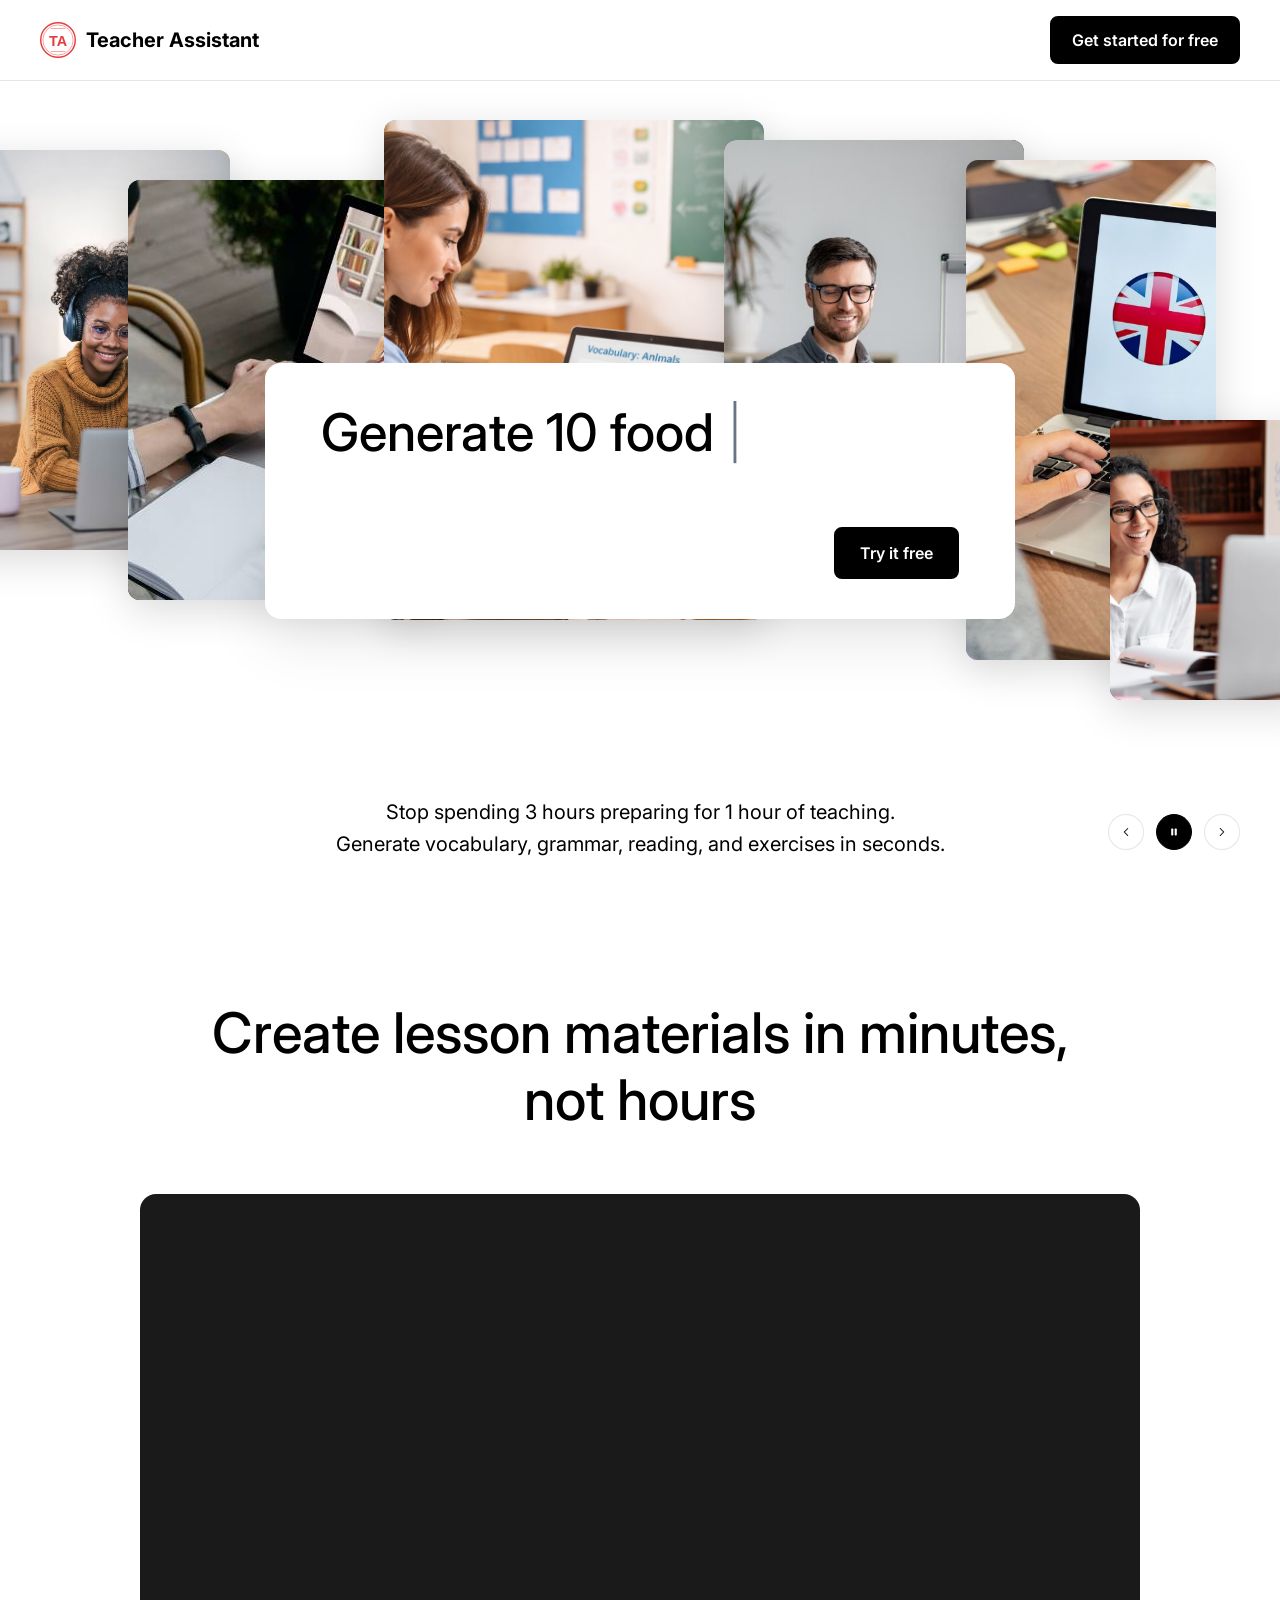
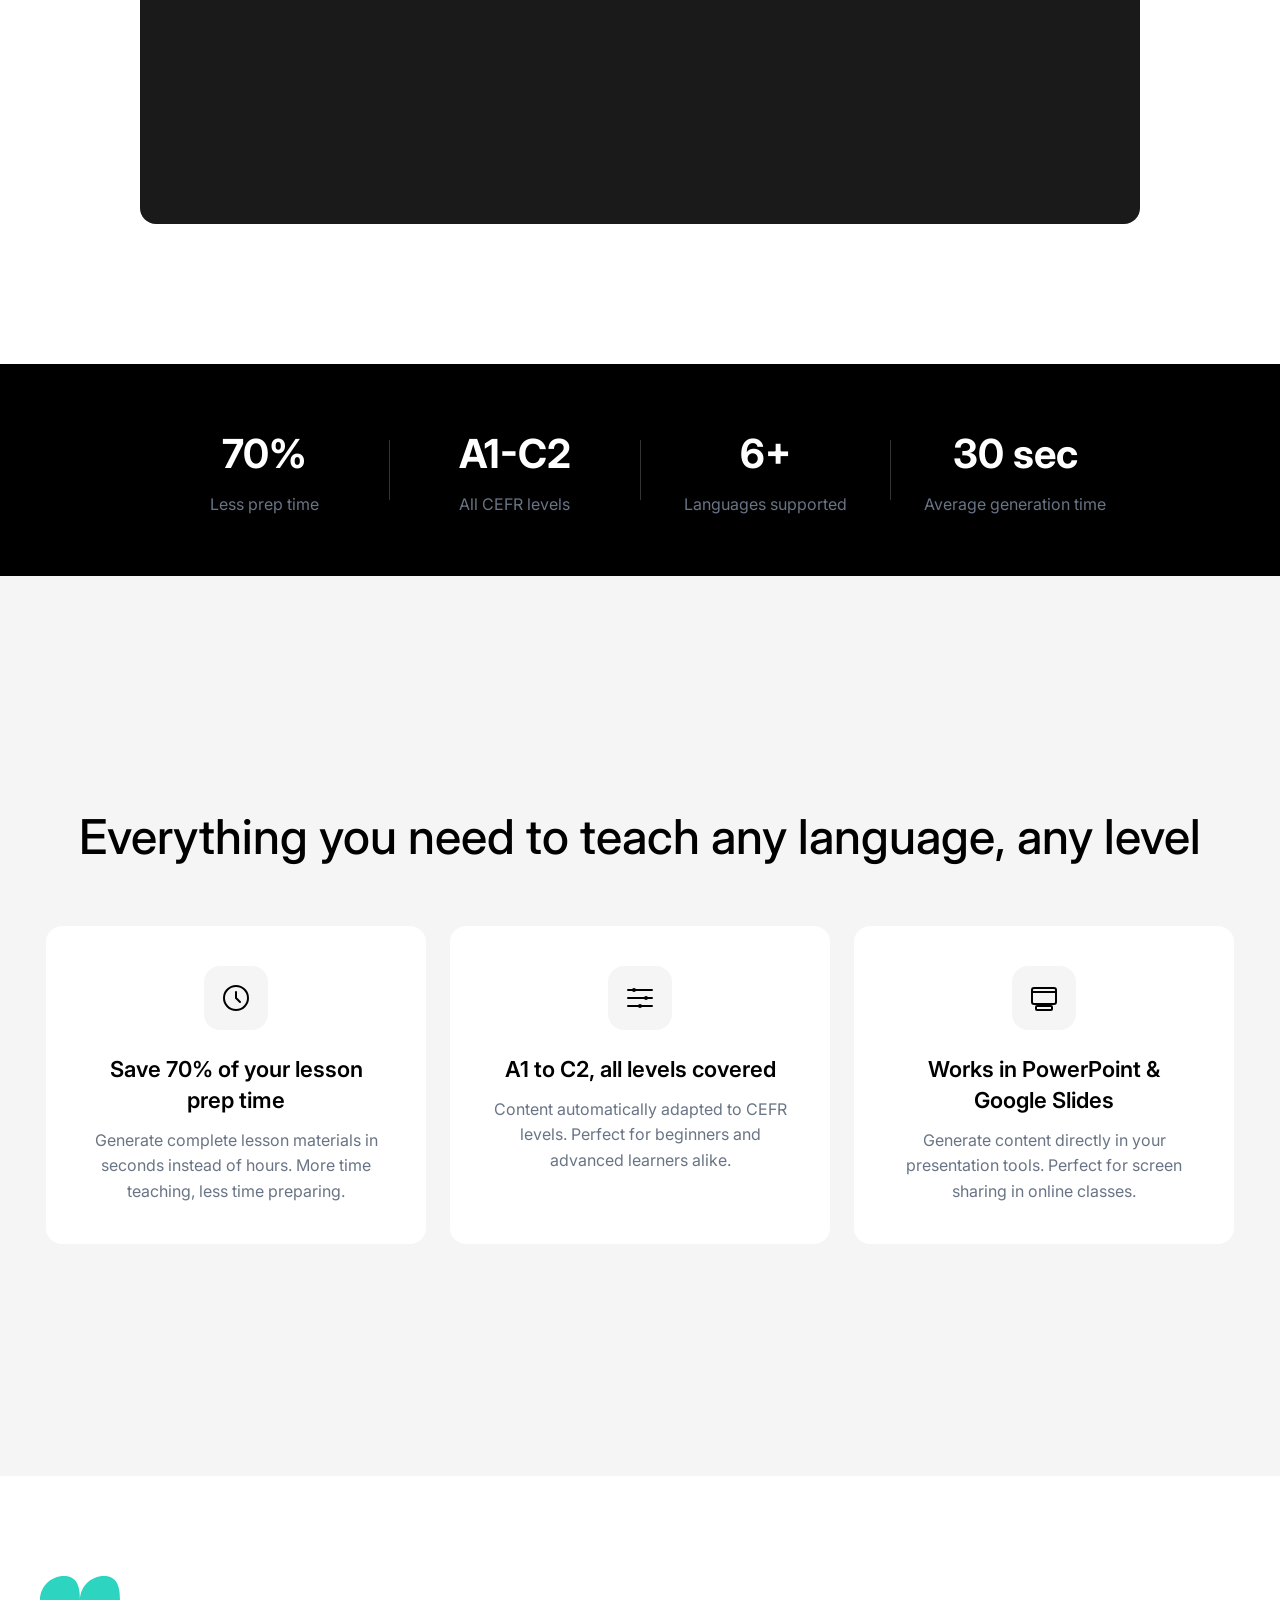
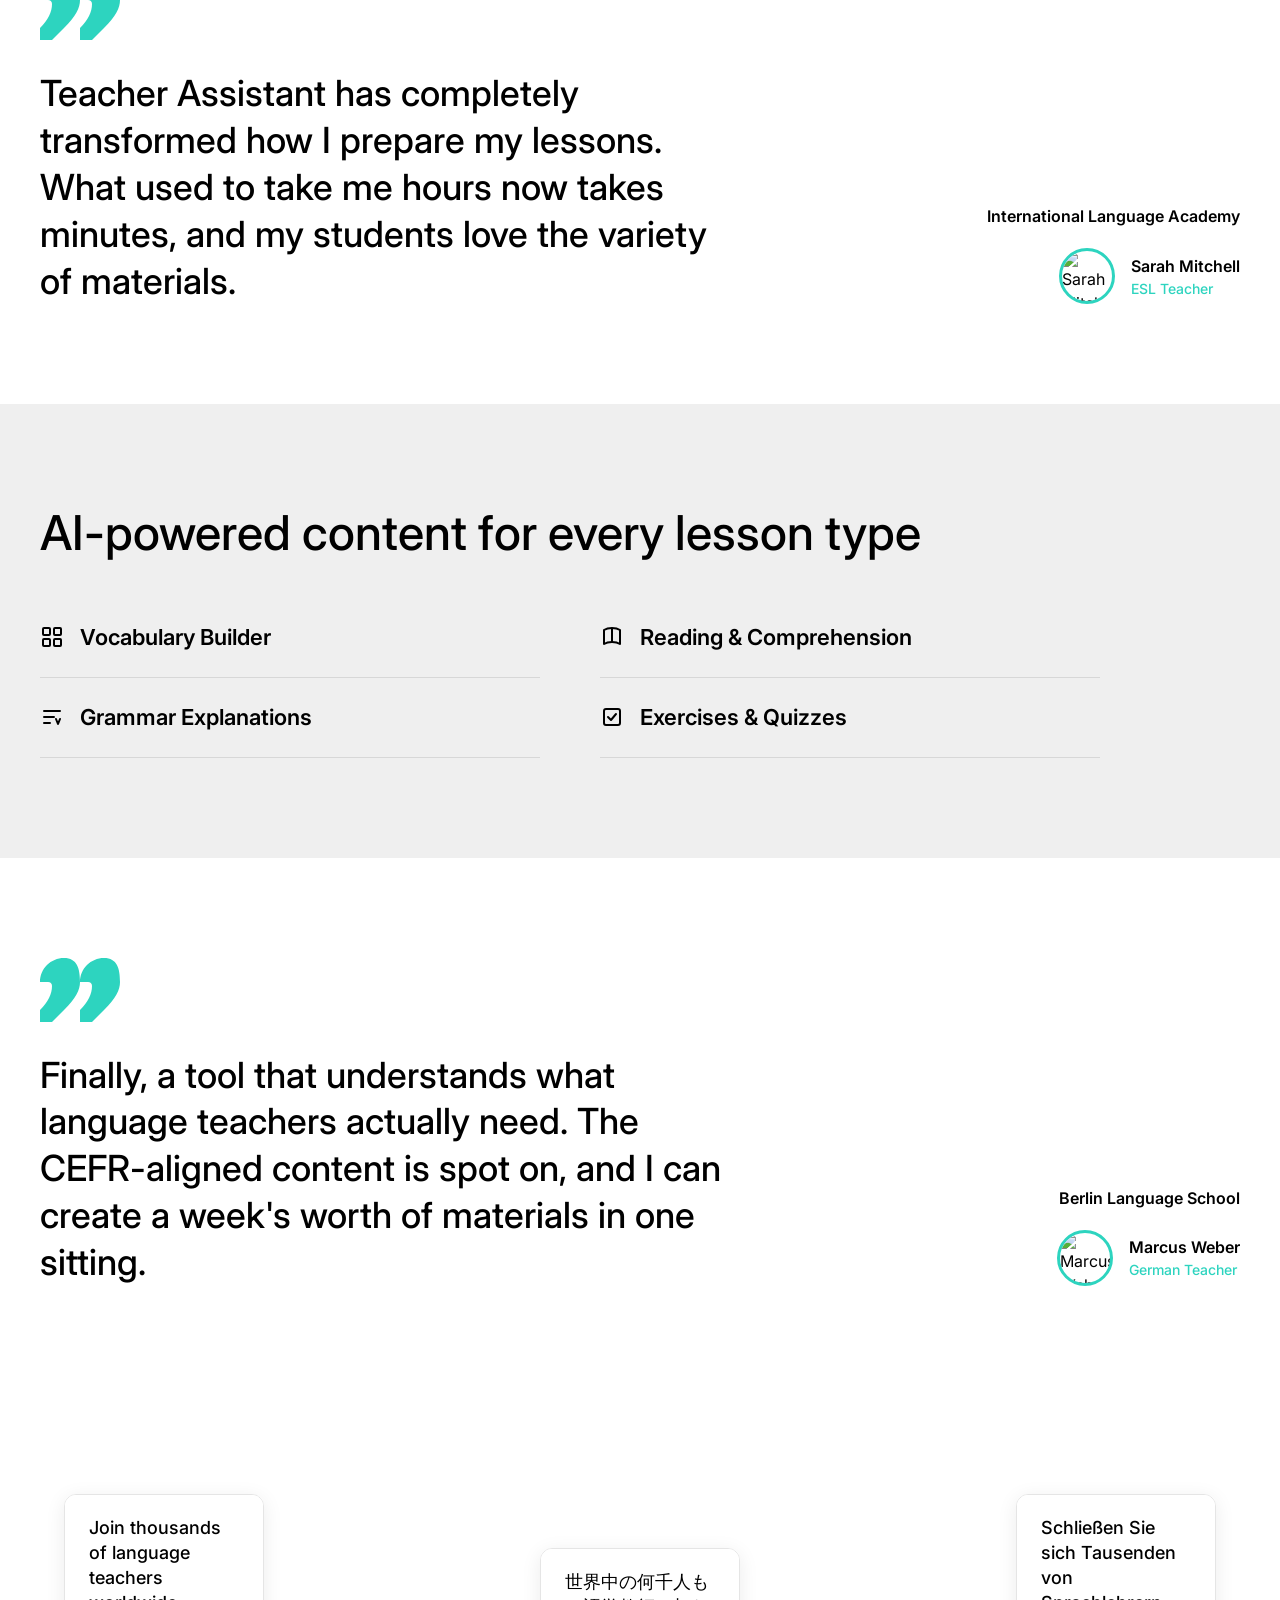
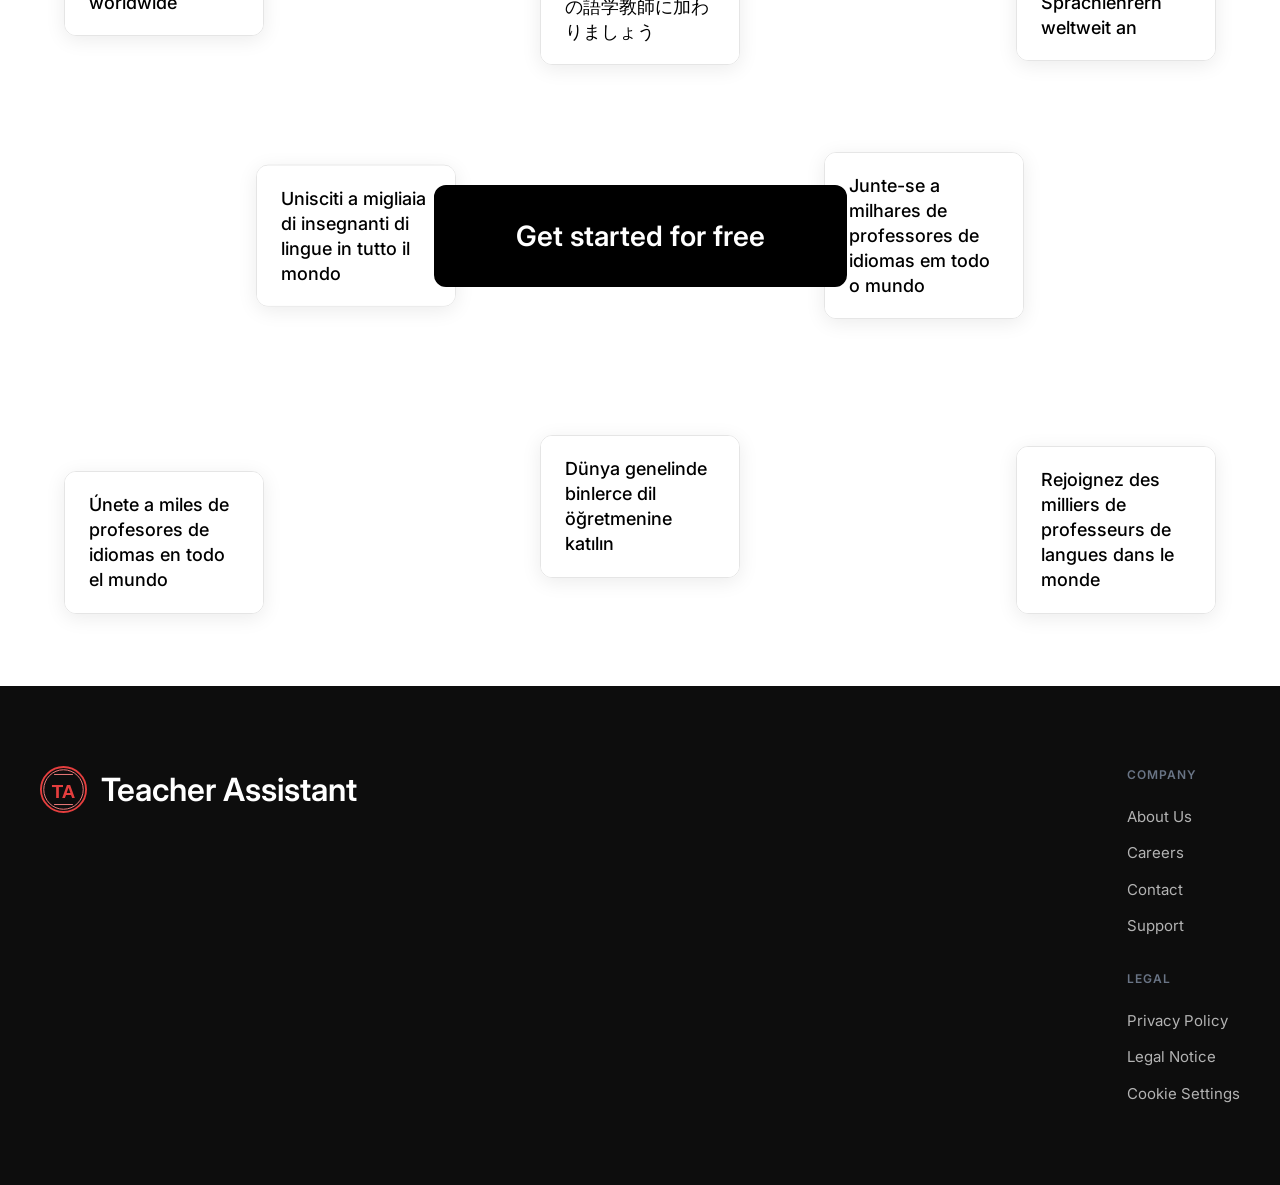
==== index.html @ 183ddd4e "mobile view" ====
<!DOCTYPE html>
<html lang="en">
<head>
    <meta charset="UTF-8">
    <meta name="viewport" content="width=device-width, initial-scale=1.0">
    <title>Teacher Assistant - AI-Powered Lesson Creator for Language Teachers</title>
    <link rel="icon" type="image/svg+xml" href="assets/favicon.svg">
    <link rel="stylesheet" href="css/styles.css">
    <link rel="preconnect" href="https://fonts.googleapis.com">
    <link rel="preconnect" href="https://fonts.gstatic.com" crossorigin>
    <link href="https://fonts.googleapis.com/css2?family=Inter:wght@400;500;600;700&display=swap" rel="stylesheet">
</head>
<body>
    <!-- Header -->
    <header class="header">
        <div class="header-container">
            <!-- Logo -->
            <a href="#" class="logo">
                <img src="assets/logo-web.svg" alt="TA" class="logo-icon">
                <span class="logo-text">Teacher Assistant</span>
            </a>

            <!-- Navigation - commented out for now
            <nav class="main-nav">
                <ul class="nav-list">
                    <li class="nav-item">
                        <a href="#" class="nav-link">
                            Features
                            <svg class="chevron" width="10" height="10" viewBox="0 0 10 10" fill="none">
                                <path d="M2.5 4L5 6.5L7.5 4" stroke="currentColor" stroke-width="1.5" stroke-linecap="round" stroke-linejoin="round"/>
                            </svg>
                        </a>
                    </li>
                    <li class="nav-item">
                        <a href="#" class="nav-link">
                            For Teachers
                            <svg class="chevron" width="10" height="10" viewBox="0 0 10 10" fill="none">
                                <path d="M2.5 4L5 6.5L7.5 4" stroke="currentColor" stroke-width="1.5" stroke-linecap="round" stroke-linejoin="round"/>
                            </svg>
                        </a>
                    </li>
                    <li class="nav-item">
                        <a href="#" class="nav-link">
                            Resources
                            <svg class="chevron" width="10" height="10" viewBox="0 0 10 10" fill="none">
                                <path d="M2.5 4L5 6.5L7.5 4" stroke="currentColor" stroke-width="1.5" stroke-linecap="round" stroke-linejoin="round"/>
                            </svg>
                        </a>
                    </li>
                    <li class="nav-item">
                        <a href="#" class="nav-link">Pricing</a>
                    </li>
                </ul>
            </nav>
            -->

            <!-- Right Actions -->
            <div class="header-actions">
               <!-- <a href="#" class="login-link">Log in</a -->
                <a href="#" class="btn btn-primary">Get started for free</a>
            </div>

            <!-- Mobile Menu Button -->
            <button class="mobile-menu-btn" aria-label="Toggle menu">
                <span></span>
                <span></span>
                <span></span>
            </button>
        </div>
    </header>

    <!-- Hero Section -->
    <section class="hero">
        <div class="hero-background">
            <!-- Background images will be positioned here -->
            <div class="hero-image hero-image-1">
                <img src="img/hero-image hero-image-1.png" alt="Design example">
            </div>
            <div class="hero-image hero-image-2">
                <img src="img/hero-image hero-image-2.png" alt="Design example">
            </div>
            <div class="hero-image hero-image-3">
                <img src="img/hero-image hero-image-3.png" alt="Design example">
            </div>
            <div class="hero-image hero-image-4">
                <img src="img/hero-image hero-image-4.png" alt="Design example">
            </div>
            <div class="hero-image hero-image-5">
                <img src="img/hero-image hero-image-5.png" alt="Design example">
            </div>
            <div class="hero-image hero-image-6">
                <img src="img/hero-image hero-image-6.png" alt="Design example">
            </div>
        </div>

        <!-- Central Card -->
        <div class="hero-card">
            <h1 class="hero-title">
                <span class="typing-text">Make this</span>
                <span class="cursor">|</span>
            </h1>
            <a href="#" class="btn btn-primary hero-cta">Try it free</a>
        </div>

        <!-- Carousel Controls -->
        <div class="carousel-controls">
            <button class="carousel-btn" aria-label="Previous">
                <svg width="20" height="20" viewBox="0 0 20 20" fill="none">
                    <path d="M12.5 15L7.5 10L12.5 5" stroke="currentColor" stroke-width="1.5" stroke-linecap="round" stroke-linejoin="round"/>
                </svg>
            </button>
            <button class="carousel-btn carousel-btn-pause" aria-label="Pause">
                <svg width="20" height="20" viewBox="0 0 20 20" fill="none">
                    <rect x="6" y="5" width="3" height="10" rx="1" fill="currentColor"/>
                    <rect x="11" y="5" width="3" height="10" rx="1" fill="currentColor"/>
                </svg>
            </button>
            <button class="carousel-btn" aria-label="Next">
                <svg width="20" height="20" viewBox="0 0 20 20" fill="none">
                    <path d="M7.5 5L12.5 10L7.5 15" stroke="currentColor" stroke-width="1.5" stroke-linecap="round" stroke-linejoin="round"/>
                </svg>
            </button>
        </div>

        <!-- Tagline -->
        <div class="hero-tagline">
            <p>Stop spending 3 hours preparing for 1 hour of teaching.</p>
            <p>Generate vocabulary, grammar, reading, and exercises in seconds.</p>
        </div>
    </section>

    <!-- Feature Video Section -->
    <section class="feature-video-section">
        <div class="feature-video-container">
            <h2 class="feature-video-title">
                Create lesson materials in minutes,<br>not hours
            </h2>

            <!-- Video Player -->
            <div class="video-wrapper">
                <div class="video-player">
                    <iframe
                        id="vimeo-player"
                        data-src="https://player.vimeo.com/video/1186039329?badge=0&autopause=0&autoplay=1&muted=1&player_id=0&app_id=58479"
                        frameborder="0"
                        allow="autoplay; fullscreen; picture-in-picture; clipboard-write; encrypted-media; web-share"
                        referrerpolicy="strict-origin-when-cross-origin"
                        style="position:absolute;top:0;left:0;width:100%;height:100%;">
                    </iframe>
                </div>
            </div>
        </div>
    </section>

    <!-- Stats Section -->
    <section class="stats-section">
        <div class="stats-container">
            <div class="stat-item">
                <span class="stat-number">70%</span>
                <span class="stat-label">Less prep time</span>
            </div>
            <div class="stat-divider"></div>
            <div class="stat-item">
                <span class="stat-number">A1-C2</span>
                <span class="stat-label">All CEFR levels</span>
            </div>
            <div class="stat-divider"></div>
            <div class="stat-item">
                <span class="stat-number">6+</span>
                <span class="stat-label">Languages supported</span>
            </div>
            <div class="stat-divider"></div>
            <div class="stat-item">
                <span class="stat-number">30 sec</span>
                <span class="stat-label">Average generation time</span>
            </div>
        </div>
    </section>

    <!-- Benefits Section -->
    <section class="systems-section">
        <div class="systems-container">
            <h2 class="systems-title">Everything you need to teach any language, any level</h2>

            <div class="systems-cards">
                <!-- Card 1 -->
                <div class="system-card">
                    <div class="system-card-icon">
                        <svg width="32" height="32" viewBox="0 0 32 32" fill="none">
                            <circle cx="16" cy="16" r="12" stroke="currentColor" stroke-width="2"/>
                            <path d="M16 10V16L20 20" stroke="currentColor" stroke-width="2" stroke-linecap="round" stroke-linejoin="round"/>
                        </svg>
                    </div>
                    <h3 class="system-card-title">Save 70% of your lesson prep time</h3>
                    <p class="system-card-desc">Generate complete lesson materials in seconds instead of hours. More time teaching, less time preparing.</p>
                </div>

                <!-- Card 2 -->
                <div class="system-card">
                    <div class="system-card-icon">
                        <svg width="32" height="32" viewBox="0 0 32 32" fill="none">
                            <path d="M4 8H28M4 16H28M4 24H28" stroke="currentColor" stroke-width="2" stroke-linecap="round"/>
                            <circle cx="10" cy="8" r="2" fill="currentColor"/>
                            <circle cx="22" cy="16" r="2" fill="currentColor"/>
                            <circle cx="16" cy="24" r="2" fill="currentColor"/>
                        </svg>
                    </div>
                    <h3 class="system-card-title">A1 to C2, all levels covered</h3>
                    <p class="system-card-desc">Content automatically adapted to CEFR levels. Perfect for beginners and advanced learners alike.</p>
                </div>

                <!-- Card 3 -->
                <div class="system-card">
                    <div class="system-card-icon">
                        <svg width="32" height="32" viewBox="0 0 32 32" fill="none">
                            <rect x="4" y="6" width="24" height="16" rx="2" stroke="currentColor" stroke-width="2"/>
                            <path d="M4 10H28" stroke="currentColor" stroke-width="2"/>
                            <rect x="8" y="24" width="16" height="4" rx="1" stroke="currentColor" stroke-width="2"/>
                        </svg>
                    </div>
                    <h3 class="system-card-title">Works in PowerPoint & Google Slides</h3>
                    <p class="system-card-desc">Generate content directly in your presentation tools. Perfect for screen sharing in online classes.</p>
                </div>
            </div>
        </div>
    </section>

    <!-- Testimonial Section -->
    <section class="testimonial-section">
        <div class="testimonial-container">
            <div class="testimonial-content">
                <div class="testimonial-quote-icon">
                    <svg width="100" height="80" viewBox="0 0 100 80" fill="none">
                        <path d="M0 30C0 13.431 13.431 0 30 0C46.569 0 50 13.431 50 30C50 40 45 50 30 65C25 70 20 75 15 80H0V65C10 55 15 45 15 35C15 32 13 30 10 30H0V30Z" fill="#2DD4BF"/>
                        <path d="M50 30C50 13.431 63.431 0 80 0C96.569 0 100 13.431 100 30C100 40 95 50 80 65C75 70 70 75 65 80H50V65C60 55 65 45 65 35C65 32 63 30 60 30H50V30Z" fill="#2DD4BF"/>
                    </svg>
                </div>
                <blockquote class="testimonial-text">
                    Teacher Assistant has completely transformed how I prepare my lessons. What used to take me hours now takes minutes, and my students love the variety of materials.
                </blockquote>
            </div>
            <div class="testimonial-author">
                <div class="testimonial-school">
                    <span class="school-name">International Language Academy</span>
                </div>
                <div class="testimonial-person">
                    <div class="testimonial-avatar">
                        <img src="https://i.pravatar.cc/80?img=32" alt="Sarah Mitchell">
                    </div>
                    <div class="testimonial-info">
                        <span class="testimonial-name">Sarah Mitchell</span>
                        <span class="testimonial-title">ESL Teacher</span>
                    </div>
                </div>
            </div>
        </div>
    </section>

    <!-- Features Section -->
    <section class="ship-section">
        <div class="ship-container">
            <h2 class="ship-title">AI-powered content for every lesson type</h2>

            <div class="ship-content">
                <!-- Left: Vocabulary + Grammar -->
                <div class="ship-features">
                    <!-- Feature 1 -->
                    <div class="ship-feature">
                        <div class="ship-feature-header">
                            <span class="ship-feature-icon">
                                <svg width="24" height="24" viewBox="0 0 24 24" fill="none">
                                    <rect x="3" y="3" width="7" height="7" rx="1" stroke="currentColor" stroke-width="2"/>
                                    <rect x="14" y="3" width="7" height="7" rx="1" stroke="currentColor" stroke-width="2"/>
                                    <rect x="3" y="14" width="7" height="7" rx="1" stroke="currentColor" stroke-width="2"/>
                                    <rect x="14" y="14" width="7" height="7" rx="1" stroke="currentColor" stroke-width="2"/>
                                </svg>
                            </span>
                            <h3 class="ship-feature-title">Vocabulary Builder</h3>
                        </div>
                        <div class="ship-feature-body">
                            <p class="ship-feature-desc">Generate flashcards, definitions, and example sentences for any topic. Perfect for building word lists at any CEFR level.</p>
                        </div>
                    </div>

                    <!-- Feature 2 -->
                    <div class="ship-feature">
                        <div class="ship-feature-header">
                            <span class="ship-feature-icon">
                                <svg width="24" height="24" viewBox="0 0 24 24" fill="none">
                                    <path d="M4 6H20M4 12H14M4 18H10" stroke="currentColor" stroke-width="2" stroke-linecap="round"/>
                                    <path d="M16 14L18 19L20 14" stroke="currentColor" stroke-width="2" stroke-linecap="round" stroke-linejoin="round"/>
                                </svg>
                            </span>
                            <h3 class="ship-feature-title">Grammar Explanations</h3>
                        </div>
                        <div class="ship-feature-body">
                            <p class="ship-feature-desc">Clear explanations with examples and practice sentences. From simple tenses to complex conditionals.</p>
                        </div>
                    </div>
                </div>

                <!-- Right: Reading + Exercises -->
                <div class="ship-features">
                    <!-- Feature 3 -->
                    <div class="ship-feature">
                        <div class="ship-feature-header">
                            <span class="ship-feature-icon">
                                <svg width="24" height="24" viewBox="0 0 24 24" fill="none">
                                    <path d="M4 5C4 5 7 3 12 3C17 3 20 5 20 5V19C20 19 17 17 12 17C7 17 4 19 4 19V5Z" stroke="currentColor" stroke-width="2" stroke-linecap="round" stroke-linejoin="round"/>
                                    <path d="M12 3V17" stroke="currentColor" stroke-width="2"/>
                                </svg>
                            </span>
                            <h3 class="ship-feature-title">Reading & Comprehension</h3>
                        </div>
                        <div class="ship-feature-body">
                            <p class="ship-feature-desc">Generate level-appropriate reading passages with comprehension questions. Stories, articles, and dialogues.</p>
                        </div>
                    </div>

                    <!-- Feature 4 -->
                    <div class="ship-feature">
                        <div class="ship-feature-header">
                            <span class="ship-feature-icon">
                                <svg width="24" height="24" viewBox="0 0 24 24" fill="none">
                                    <rect x="4" y="4" width="16" height="16" rx="2" stroke="currentColor" stroke-width="2"/>
                                    <path d="M8 12L11 15L16 9" stroke="currentColor" stroke-width="2" stroke-linecap="round" stroke-linejoin="round"/>
                                </svg>
                            </span>
                            <h3 class="ship-feature-title">Exercises & Quizzes</h3>
                        </div>
                        <div class="ship-feature-body">
                            <p class="ship-feature-desc">Multiple choice, fill-in-blanks, matching exercises. Instant assessment materials for any topic.</p>
                        </div>
                    </div>
                </div>
            </div>
        </div>
    </section>

    <!-- Testimonial Section 2 -->
    <section class="testimonial-section">
        <div class="testimonial-container">
            <div class="testimonial-content">
                <div class="testimonial-quote-icon">
                    <svg width="100" height="80" viewBox="0 0 100 80" fill="none">
                        <path d="M0 30C0 13.431 13.431 0 30 0C46.569 0 50 13.431 50 30C50 40 45 50 30 65C25 70 20 75 15 80H0V65C10 55 15 45 15 35C15 32 13 30 10 30H0V30Z" fill="#2DD4BF"/>
                        <path d="M50 30C50 13.431 63.431 0 80 0C96.569 0 100 13.431 100 30C100 40 95 50 80 65C75 70 70 75 65 80H50V65C60 55 65 45 65 35C65 32 63 30 60 30H50V30Z" fill="#2DD4BF"/>
                    </svg>
                </div>
                <blockquote class="testimonial-text">
                    Finally, a tool that understands what language teachers actually need. The CEFR-aligned content is spot on, and I can create a week's worth of materials in one sitting.
                </blockquote>
            </div>
            <div class="testimonial-author">
                <div class="testimonial-school">
                    <span class="school-name">Berlin Language School</span>
                </div>
                <div class="testimonial-person">
                    <div class="testimonial-avatar">
                        <img src="https://i.pravatar.cc/80?img=11" alt="Marcus Weber">
                    </div>
                    <div class="testimonial-info">
                        <span class="testimonial-name">Marcus Weber</span>
                        <span class="testimonial-title">German Teacher</span>
                    </div>
                </div>
            </div>
        </div>
    </section>

    <!-- Languages CTA Section -->
    <section class="languages-section">
        <div class="languages-background">
            <!-- Floating language boxes -->
            <div class="lang-box lang-box-1">
                <p>Join thousands of language teachers worldwide</p>
            </div>
            <div class="lang-box lang-box-2">
                <p>Schließen Sie sich Tausenden von Sprachlehrern weltweit an</p>
            </div>
            <div class="lang-box lang-box-3">
                <p>Únete a miles de profesores de idiomas en todo el mundo</p>
            </div>
            <div class="lang-box lang-box-4">
                <p>Rejoignez des milliers de professeurs de langues dans le monde</p>
            </div>
            <div class="lang-box lang-box-5">
                <p>Unisciti a migliaia di insegnanti di lingue in tutto il mondo</p>
            </div>
            <div class="lang-box lang-box-6">
                <p>Junte-se a milhares de professores de idiomas em todo o mundo</p>
            </div>
            <div class="lang-box lang-box-7">
                <p>世界中の何千人もの語学教師に加わりましょう</p>
            </div>
            <div class="lang-box lang-box-8">
                <p>Dünya genelinde binlerce dil öğretmenine katılın</p>
            </div>
        </div>

        <!-- Central Content -->
        <div class="languages-center">
            <a href="#" class="btn btn-primary languages-cta">Get started for free</a>
        </div>
    </section>

    <!-- Footer -->
    <footer class="footer">
        <div class="footer-container">
            <!-- Logo & Social -->
            <div class="footer-brand">
                <a href="#" class="footer-logo">
                    <img src="assets/logo-web.svg" alt="TA" class="logo-icon">
                    Teacher Assistant
                </a>
                <!-- <div class="footer-social">
                    <a href="#" class="social-link" aria-label="X">
                        <svg width="20" height="20" viewBox="0 0 24 24" fill="currentColor">
                            <path d="M18.244 2.25h3.308l-7.227 8.26 8.502 11.24H16.17l-5.214-6.817L4.99 21.75H1.68l7.73-8.835L1.254 2.25H8.08l4.713 6.231zm-1.161 17.52h1.833L7.084 4.126H5.117z"/>
                        </svg>
                    </a>
                    <a href="#" class="social-link" aria-label="YouTube">
                        <svg width="20" height="20" viewBox="0 0 24 24" fill="currentColor">
                            <path d="M23.498 6.186a3.016 3.016 0 0 0-2.122-2.136C19.505 3.545 12 3.545 12 3.545s-7.505 0-9.377.505A3.017 3.017 0 0 0 .502 6.186C0 8.07 0 12 0 12s0 3.93.502 5.814a3.016 3.016 0 0 0 2.122 2.136c1.871.505 9.376.505 9.376.505s7.505 0 9.377-.505a3.015 3.015 0 0 0 2.122-2.136C24 15.93 24 12 24 12s0-3.93-.502-5.814zM9.545 15.568V8.432L15.818 12l-6.273 3.568z"/>
                        </svg>
                    </a>
                    <a href="#" class="social-link" aria-label="LinkedIn">
                        <svg width="20" height="20" viewBox="0 0 24 24" fill="currentColor">
                            <path d="M20.447 20.452h-3.554v-5.569c0-1.328-.027-3.037-1.852-3.037-1.853 0-2.136 1.445-2.136 2.939v5.667H9.351V9h3.414v1.561h.046c.477-.9 1.637-1.85 3.37-1.85 3.601 0 4.267 2.37 4.267 5.455v6.286zM5.337 7.433c-1.144 0-2.063-.926-2.063-2.065 0-1.138.92-2.063 2.063-2.063 1.14 0 2.064.925 2.064 2.063 0 1.139-.925 2.065-2.064 2.065zm1.782 13.019H3.555V9h3.564v11.452zM22.225 0H1.771C.792 0 0 .774 0 1.729v20.542C0 23.227.792 24 1.771 24h20.451C23.2 24 24 23.227 24 22.271V1.729C24 .774 23.2 0 22.222 0h.003z"/>
                        </svg>
                    </a>
                    <a href="#" class="social-link" aria-label="Facebook">
                        <svg width="20" height="20" viewBox="0 0 24 24" fill="currentColor">
                            <path d="M24 12.073c0-6.627-5.373-12-12-12s-12 5.373-12 12c0 5.99 4.388 10.954 10.125 11.854v-8.385H7.078v-3.47h3.047V9.43c0-3.007 1.792-4.669 4.533-4.669 1.312 0 2.686.235 2.686.235v2.953H15.83c-1.491 0-1.956.925-1.956 1.874v2.25h3.328l-.532 3.47h-2.796v8.385C19.612 23.027 24 18.062 24 12.073z"/>
                        </svg>
                    </a>
                </div> -->
            </div>

            <!-- Footer Links -->
            <div class="footer-links">
                <!-- Company Column -->
                <div class="footer-column">
                    <h4 class="footer-heading">Company</h4>
                    <ul class="footer-list">
                        <li><a href="about.html">About Us</a></li>
                        <li><a href="careers.html">Careers</a></li>
                        <li><a href="contact.html">Contact</a></li>
                        <li><a href="support.html">Support</a></li>
                    </ul>
                    <h4 class="footer-heading">Legal</h4>
                    <ul class="footer-list">
                        <li><a href="privacy-policy.html">Privacy Policy</a></li>
                        <li><a href="legal-notice.html">Legal Notice</a></li>
                        <li><a href="#" id="footerCookieSettings">Cookie Settings</a></li>
                    </ul>
                </div>
            </div>
        </div>
    </footer>

    <!-- Cookie Consent Banner -->
    <div class="cookie-banner" id="cookieBanner">
        <div class="cookie-content">
            <div class="cookie-text">
                <h3 class="cookie-title">We value your privacy</h3>
                <p class="cookie-description">We use cookies to enhance your browsing experience, serve personalized content, and analyze our traffic. By clicking "Accept All", you consent to our use of cookies.</p>
            </div>
            <div class="cookie-actions">
                <button class="cookie-btn cookie-btn-settings" id="cookieSettings">Cookie Settings</button>
                <button class="cookie-btn cookie-btn-reject" id="cookieReject">Reject All</button>
                <button class="cookie-btn cookie-btn-accept" id="cookieAccept">Accept All</button>
            </div>
        </div>
    </div>

    <!-- Cookie Settings Modal -->
    <div class="cookie-modal" id="cookieModal">
        <div class="cookie-modal-content">
            <div class="cookie-modal-header">
                <h3>Cookie Settings</h3>
                <button class="cookie-modal-close" id="cookieModalClose">&times;</button>
            </div>
            <div class="cookie-modal-body">
                <div class="cookie-option">
                    <div class="cookie-option-info">
                        <h4>Essential Cookies</h4>
                        <p>These cookies are necessary for the website to function and cannot be switched off.</p>
                    </div>
                    <label class="cookie-toggle">
                        <input type="checkbox" checked disabled>
                        <span class="cookie-toggle-slider always-on"></span>
                    </label>
                </div>
                <div class="cookie-option">
                    <div class="cookie-option-info">
                        <h4>Analytics Cookies</h4>
                        <p>These cookies help us understand how visitors interact with our website.</p>
                    </div>
                    <label class="cookie-toggle">
                        <input type="checkbox" id="analyticsCookies">
                        <span class="cookie-toggle-slider"></span>
                    </label>
                </div>
                <div class="cookie-option">
                    <div class="cookie-option-info">
                        <h4>Marketing Cookies</h4>
                        <p>These cookies are used to deliver personalized advertisements.</p>
                    </div>
                    <label class="cookie-toggle">
                        <input type="checkbox" id="marketingCookies">
                        <span class="cookie-toggle-slider"></span>
                    </label>
                </div>
            </div>
            <div class="cookie-modal-footer">
                <button class="cookie-btn cookie-btn-reject" id="cookieModalReject">Reject All</button>
                <button class="cookie-btn cookie-btn-accept" id="cookieModalSave">Save Preferences</button>
            </div>
        </div>
    </div>

    <!-- Login/Signup Modal -->
    <div class="login-modal" id="loginModal">
        <div class="login-modal-content">
            <button class="login-modal-close" id="loginModalClose">&times;</button>
            <h2 class="login-title">Welcome to Teacher Assistant</h2>

            <div class="login-options">
                <button class="login-btn login-btn-google" id="loginGoogle">
                    <svg width="20" height="20" viewBox="0 0 24 24">
                        <path fill="#4285F4" d="M22.56 12.25c0-.78-.07-1.53-.2-2.25H12v4.26h5.92c-.26 1.37-1.04 2.53-2.21 3.31v2.77h3.57c2.08-1.92 3.28-4.74 3.28-8.09z"/>
                        <path fill="#34A853" d="M12 23c2.97 0 5.46-.98 7.28-2.66l-3.57-2.77c-.98.66-2.23 1.06-3.71 1.06-2.86 0-5.29-1.93-6.16-4.53H2.18v2.84C3.99 20.53 7.7 23 12 23z"/>
                        <path fill="#FBBC05" d="M5.84 14.09c-.22-.66-.35-1.36-.35-2.09s.13-1.43.35-2.09V7.07H2.18C1.43 8.55 1 10.22 1 12s.43 3.45 1.18 4.93l2.85-2.22.81-.62z"/>
                        <path fill="#EA4335" d="M12 5.38c1.62 0 3.06.56 4.21 1.64l3.15-3.15C17.45 2.09 14.97 1 12 1 7.7 1 3.99 3.47 2.18 7.07l3.66 2.84c.87-2.6 3.3-4.53 6.16-4.53z"/>
                    </svg>
                    Continue with Google
                </button>

                <button class="login-btn login-btn-microsoft" id="loginMicrosoft">
                    <svg width="20" height="20" viewBox="0 0 24 24">
                        <path fill="#F25022" d="M1 1h10v10H1z"/>
                        <path fill="#00A4EF" d="M1 13h10v10H1z"/>
                        <path fill="#7FBA00" d="M13 1h10v10H13z"/>
                        <path fill="#FFB900" d="M13 13h10v10H13z"/>
                    </svg>
                    Continue with Microsoft
                </button>
            </div>

            <div class="login-divider">
                <span>or</span>
            </div>

            <form class="login-form" id="loginForm">
                <div class="login-input-group">
                    <label for="loginEmail">EMAIL</label>
                    <input type="email" id="loginEmail" placeholder="Enter your email" required>
                </div>
                <div class="login-input-group">
                    <label for="loginPassword">PASSWORD</label>
                    <input type="password" id="loginPassword" placeholder="Enter your password" required>
                </div>
                <button type="submit" class="login-btn login-btn-email">Continue with email</button>
            </form>
        </div>
    </div>

    <script src="https://player.vimeo.com/api/player.js"></script>
    <script src="js/main.js"></script>
</body>
</html>
---- css/styles.css ----
/* ================================
   CSS Variables & Reset
   ================================ */
:root {
    /* Colors */
    --color-black: #000000;
    --color-white: #ffffff;
    --color-gray: #697485;
    --color-gray-light: #f5f5f5;
    --color-border: rgba(0, 0, 0, 0.1);

    /* Figma brand colors */
    --color-figma-red: #F24E1E;
    --color-figma-orange: #FF7262;
    --color-figma-purple: #A259FF;
    --color-figma-blue: #1ABCFE;
    --color-figma-green: #0ACF83;

    /* Typography */
    --font-family: 'Inter', -apple-system, BlinkMacSystemFont, 'Segoe UI', Roboto, sans-serif;

    /* Spacing */
    --header-height: 81px;
    --container-padding: 24px;

    /* Transitions */
    --transition-fast: 150ms ease;
    --transition-normal: 250ms ease;
}

/* Reset */
*, *::before, *::after {
    margin: 0;
    padding: 0;
    box-sizing: border-box;
}

html {
    font-size: 16px;
    -webkit-font-smoothing: antialiased;
    -moz-osx-font-smoothing: grayscale;
}

body {
    font-family: var(--font-family);
    font-size: 1rem;
    line-height: 1.5;
    color: var(--color-black);
    background-color: var(--color-white);
}

a {
    text-decoration: none;
    color: inherit;
}

ul {
    list-style: none;
}

button {
    font-family: inherit;
    cursor: pointer;
    border: none;
    background: none;
}

img {
    max-width: 100%;
    height: auto;
    display: block;
}

/* ================================
   Header
   ================================ */
.header {
    position: fixed;
    top: 0;
    left: 0;
    right: 0;
    height: var(--header-height);
    background-color: var(--color-white);
    z-index: 1000;
    border-bottom: 1px solid var(--color-border);
}

.header-container {
    display: flex;
    align-items: center;
    justify-content: space-between;
    height: 100%;
    max-width: 1440px;
    margin: 0 auto;
    padding: 0 var(--container-padding);
}

/* Logo */
.logo {
    display: flex;
    align-items: center;
    flex-shrink: 0;
}

.logo-text {
    font-size: 1.25rem;
    font-weight: 700;
    color: var(--color-black);
}

.logo-icon {
    height: 36px;
    width: auto;
    margin-right: 10px;
}

/* Navigation */
.main-nav {
    display: none;
    margin-left: 40px;
}

.nav-list {
    display: flex;
    align-items: center;
    gap: 8px;
}

.nav-item {
    position: relative;
}

.nav-link {
    display: flex;
    align-items: center;
    gap: 4px;
    padding: 8px 12px;
    font-size: 1rem;
    font-weight: 500;
    color: var(--color-black);
    border-radius: 6px;
    transition: background-color var(--transition-fast);
}

.nav-link:hover {
    background-color: var(--color-gray-light);
}

.chevron {
    width: 12px;
    height: 12px;
    transition: transform var(--transition-fast);
}

.nav-link:hover .chevron {
    transform: rotate(180deg);
}

/* Header Actions */
.header-actions {
    display: none;
    align-items: center;
    gap: 12px;
}

.login-link {
    padding: 8px 16px;
    font-size: 1rem;
    font-weight: 500;
    color: var(--color-black);
    border-radius: 6px;
    transition: background-color var(--transition-fast);
}

.login-link:hover {
    background-color: var(--color-gray-light);
}

/* Buttons */
.btn {
    display: inline-flex;
    align-items: center;
    justify-content: center;
    padding: 10px 20px;
    font-size: 1rem;
    font-weight: 600;
    border-radius: 8px;
    transition: all var(--transition-fast);
    white-space: nowrap;
}

.btn-outline {
    background-color: var(--color-white);
    color: var(--color-black);
    border: 2px solid var(--color-black);
}

.btn-outline:hover {
    background-color: var(--color-black);
    color: var(--color-white);
}

.btn-primary {
    background-color: var(--color-black);
    color: var(--color-white);
    border: 2px solid var(--color-black);
}

.btn-primary:hover {
    background-color: #333;
    border-color: #333;
}

/* Mobile Menu Button */
.mobile-menu-btn {
    display: flex;
    flex-direction: column;
    justify-content: center;
    gap: 5px;
    width: 40px;
    height: 40px;
    padding: 8px;
}

.mobile-menu-btn span {
    display: block;
    width: 100%;
    height: 2px;
    background-color: var(--color-black);
    border-radius: 1px;
    transition: all var(--transition-fast);
}

/* ================================
   Hero Section
   ================================ */
.hero {
    position: relative;
    min-height: 100vh;
    padding-top: var(--header-height);
    display: flex;
    flex-direction: column;
    align-items: center;
    justify-content: center;
    overflow: hidden;
}

/* Hero Background Images */
.hero-background {
    position: absolute;
    top: 0;
    left: 0;
    right: 0;
    bottom: 0;
    pointer-events: none;
}

.hero-image {
    position: absolute;
    border-radius: 12px;
    overflow: hidden;
    box-shadow: 0 10px 40px rgba(0, 0, 0, 0.15);
}

.hero-image img {
    width: 100%;
    height: 100%;
    object-fit: cover;
}

/* Position each hero image */
.hero-image-1 {
    width: 280px;
    height: 400px;
    left: -50px;
    top: 150px;
    background: linear-gradient(135deg, #FFEB3B 0%, #FFC107 100%);
}

.hero-image-2 {
    width: 300px;
    height: 420px;
    left: 10%;
    top: 180px;
    background: #1a1a1a;
}

.hero-image-3 {
    width: 380px;
    height: 500px;
    left: 30%;
    top: 120px;
    background: linear-gradient(180deg, #4FC3F7 0%, #0288D1 100%);
}

.hero-image-4 {
    width: 300px;
    height: 450px;
    right: 20%;
    top: 140px;
    background: #2d1b4e;
}

.hero-image-5 {
    width: 250px;
    height: 500px;
    right: 5%;
    top: 160px;
    background: #9C7BEA;
}

.hero-image-6 {
    width: 200px;
    height: 280px;
    right: -30px;
    bottom: 200px;
    background: #4A148C;
}

/* Hero Card */
.hero-card {
    position: relative;
    z-index: 10;
    background-color: var(--color-white);
    border-radius: 16px;
    padding: 32px 48px;
    box-shadow: 0 20px 60px rgba(0, 0, 0, 0.1);
    display: flex;
    flex-direction: column;
    align-items: flex-start;
    width: 700px;
    max-width: 90vw;
}

.hero-title {
    font-size: 2.75rem;
    font-weight: 500;
    line-height: 1.15;
    margin-bottom: 20px;
    display: block;
    min-height: 6.5rem;
}

.typing-text {
    display: inline;
}

.cursor {
    display: inline;
    font-weight: 300;
    color: var(--color-gray);
    animation: blink 1s infinite;
    margin-left: 2px;
}

@keyframes blink {
    0%, 50% { opacity: 1; }
    51%, 100% { opacity: 0; }
}

.hero-cta {
    align-self: flex-end;
    padding: 12px 24px;
    font-size: 1rem;
}

/* Carousel Controls */
.carousel-controls {
    position: absolute;
    bottom: 50px;
    right: 40px;
    display: flex;
    align-items: center;
    gap: 12px;
    z-index: 20;
}

.carousel-btn {
    width: 36px;
    height: 36px;
    border-radius: 50%;
    border: 1px solid var(--color-border);
    background-color: var(--color-white);
    display: flex;
    align-items: center;
    justify-content: center;
    color: var(--color-black);
    transition: all var(--transition-fast);
}

.carousel-btn svg {
    width: 14px;
    height: 14px;
}

.carousel-btn:hover {
    background-color: var(--color-gray-light);
    border-color: var(--color-gray);
}

.carousel-btn-pause {
    background-color: var(--color-black);
    color: var(--color-white);
    border-color: var(--color-black);
}

.carousel-btn-pause:hover {
    background-color: #333;
}

/* Hero Tagline */
.hero-tagline {
    position: absolute;
    bottom: 40px;
    left: 50%;
    transform: translateX(-50%);
    text-align: center;
    z-index: 20;
}

.hero-tagline p {
    font-size: 1.25rem;
    color: var(--color-black);
    line-height: 1.6;
}

/* ================================
   Feature Video Section
   ================================ */
.feature-video-section {
    padding: 100px 24px;
    background-color: var(--color-white);
}

.feature-video-container {
    max-width: 1200px;
    margin: 0 auto;
    text-align: center;
}

.feature-video-title {
    font-size: 2.5rem;
    font-weight: 500;
    line-height: 1.2;
    margin-bottom: 60px;
    color: var(--color-black);
}

/* Video Player */
.video-wrapper {
    margin-bottom: 40px;
}

.video-player {
    position: relative;
    width: 100%;
    max-width: 1000px;
    margin: 0 auto;
    border-radius: 16px;
    overflow: hidden;
    background-color: #1a1a1a;
    height: 70vh;
}

.video-placeholder {
    position: absolute;
    top: 0;
    left: 0;
    width: 100%;
    height: 100%;
    display: flex;
    align-items: center;
    justify-content: center;
    background: linear-gradient(135deg, #667eea 0%, #764ba2 100%);
    cursor: pointer;
    z-index: 2;
}

.video-placeholder:hover .play-icon {
    transform: scale(1.1);
}

.play-icon {
    transition: transform var(--transition-normal);
}

#vimeo-player {
    position: absolute;
    top: 0;
    left: 0;
    width: 100%;
    height: 100%;
}

/* Feature Tabs */
.feature-tabs {
    display: flex;
    align-items: center;
    justify-content: center;
    gap: 8px;
    flex-wrap: wrap;
}

.feature-tab {
    display: inline-flex;
    align-items: center;
    gap: 8px;
    padding: 12px 20px;
    font-size: 1rem;
    font-weight: 500;
    color: var(--color-black);
    background-color: transparent;
    border: none;
    border-radius: 100px;
    cursor: pointer;
    transition: all var(--transition-fast);
}

.feature-tab:hover {
    background-color: var(--color-gray-light);
}

.feature-tab.active {
    background-color: var(--color-black);
    color: var(--color-white);
}

.tab-icon {
    display: flex;
    align-items: center;
    justify-content: center;
    width: 20px;
    height: 20px;
}

.tab-icon svg {
    width: 18px;
    height: 18px;
}

/* ================================
   Stats Section
   ================================ */
.stats-section {
    padding: 60px 24px;
    background-color: var(--color-black);
}

.stats-container {
    max-width: 1000px;
    margin: 0 auto;
    display: flex;
    align-items: center;
    justify-content: space-between;
}

.stat-item {
    text-align: center;
    flex: 1;
}

.stat-number {
    display: block;
    font-size: 2.5rem;
    font-weight: 700;
    color: var(--color-white);
    margin-bottom: 8px;
}

.stat-label {
    font-size: 1rem;
    color: var(--color-gray);
}

.stat-divider {
    width: 1px;
    height: 60px;
    background-color: rgba(255, 255, 255, 0.2);
}

/* ================================
   Systems Section
   ================================ */
.systems-section {
    min-height: 100vh;
    padding: 100px 24px;
    background-color: var(--color-gray-light);
    display: flex;
    align-items: center;
}

.systems-container {
    max-width: 1200px;
    margin: 0 auto;
}

.systems-title {
    font-size: 2.5rem;
    font-weight: 500;
    line-height: 1.2;
    text-align: center;
    margin-bottom: 60px;
    color: var(--color-black);
}

.systems-cards {
    display: flex;
    gap: 24px;
    justify-content: center;
}

.system-card {
    flex: 1;
    max-width: 380px;
    background-color: var(--color-white);
    border-radius: 16px;
    padding: 32px;
    text-align: center;
    transition: transform var(--transition-normal), box-shadow var(--transition-normal);
}

.system-card:hover {
    transform: translateY(-4px);
    box-shadow: 0 12px 40px rgba(0, 0, 0, 0.1);
}

.system-card-icon {
    display: inline-flex;
    align-items: center;
    justify-content: center;
    width: 64px;
    height: 64px;
    margin-bottom: 24px;
    border-radius: 16px;
    background-color: var(--color-gray-light);
    color: var(--color-black);
}

.system-card-icon svg {
    width: 32px;
    height: 32px;
}

.system-card-title {
    font-size: 1.25rem;
    font-weight: 600;
    line-height: 1.4;
    color: var(--color-black);
    margin-bottom: 12px;
}

.system-card-desc {
    font-size: 1rem;
    line-height: 1.6;
    color: var(--color-gray);
}

/* ================================
   Testimonial Section
   ================================ */
.testimonial-section {
    padding: 100px 24px;
    background-color: var(--color-white);
}

.testimonial-container {
    max-width: 1200px;
    margin: 0 auto;
    display: flex;
    justify-content: space-between;
    align-items: flex-end;
    gap: 60px;
}

.testimonial-content {
    flex: 1;
    max-width: 700px;
}

.testimonial-quote-icon {
    margin-bottom: 24px;
}

.testimonial-quote-icon svg {
    width: 80px;
    height: 64px;
}

.testimonial-text {
    font-size: 2.25rem;
    font-weight: 500;
    line-height: 1.3;
    color: var(--color-black);
    margin: 0;
}

.testimonial-author {
    display: flex;
    flex-direction: column;
    align-items: flex-end;
    gap: 20px;
}

.testimonial-school {
    text-align: right;
}

.school-name {
    font-size: 1rem;
    font-weight: 600;
    color: var(--color-black);
}

.testimonial-person {
    display: flex;
    align-items: center;
    gap: 16px;
}

.testimonial-avatar {
    width: 56px;
    height: 56px;
    border-radius: 50%;
    overflow: hidden;
    border: 3px solid #2DD4BF;
}

.testimonial-avatar img {
    width: 100%;
    height: 100%;
    object-fit: cover;
}

.testimonial-info {
    display: flex;
    flex-direction: column;
}

.testimonial-name {
    font-size: 1rem;
    font-weight: 600;
    color: var(--color-black);
}

.testimonial-title {
    font-size: 0.875rem;
    color: #2DD4BF;
    font-weight: 500;
}

/* ================================
   Languages CTA Section
   ================================ */
.languages-section {
    position: relative;
    min-height: 100vh;
    display: flex;
    align-items: center;
    justify-content: center;
    overflow: hidden;
    background-color: var(--color-white);
}

.languages-background {
    position: absolute;
    top: 0;
    left: 0;
    right: 0;
    bottom: 0;
    pointer-events: none;
}

.lang-box {
    position: absolute;
    background-color: transparent;
    border-radius: 12px;
    padding: 20px 24px;
    width: 200px;
    box-shadow: 0 4px 20px rgba(0, 0, 0, 0.08);
    border: 1px solid var(--color-border);
    animation: float 6s ease-in-out infinite;
    transition: all 0.3s ease;
    overflow: visible;
    z-index: 1;
}

.lang-label {
    display: block;
    font-size: 0.75rem;
    font-weight: 600;
    color: var(--color-gray);
    text-transform: uppercase;
    letter-spacing: 0.5px;
    margin-bottom: 6px;
}

.lang-box p {
    font-size: 0.875rem;
    font-weight: 500;
    color: var(--color-black);
    line-height: 1.4;
}

/* Position each language box - arranged around center button */
.lang-box-1 {
    left: 5%;
    top: 12%;
    animation-delay: 0s;
}

.lang-box-2 {
    right: 5%;
    top: 12%;
    animation-delay: 1s;
}

.lang-box-3 {
    left: 5%;
    bottom: 8%;
    animation-delay: 2s;
}

.lang-box-4 {
    right: 5%;
    bottom: 8%;
    animation-delay: 0.5s;
}

.lang-box-5 {
    left: 20%;
    top: 50%;
    transform: translateY(-50%);
    animation-delay: 1.5s;
}

.lang-box-6 {
    right: 20%;
    top: 50%;
    transform: translateY(-50%);
    animation-delay: 2.5s;
}

.lang-box-7 {
    left: 50%;
    top: 18%;
    transform: translateX(-50%);
    animation-delay: 3s;
}

.lang-box-8 {
    left: 50%;
    bottom: 12%;
    transform: translateX(-50%);
    animation-delay: 3.5s;
}

@keyframes float {
    0%, 100% {
        transform: translateY(0);
    }
    50% {
        transform: translateY(-15px);
    }
}

/* Central Content */
.languages-center {
    position: relative;
    z-index: 10;
    text-align: center;
}

.languages-title {
    font-size: 2.5rem;
    font-weight: 500;
    color: var(--color-black);
    margin-bottom: 12px;
}

.languages-subtitle {
    font-size: 1.25rem;
    color: var(--color-gray);
    margin-bottom: 32px;
}

.languages-cta {
    padding: 24px 64px;
    font-size: 1.5rem;
    border-radius: 12px;
}

/* Hover animation on language boxes - triggered by button hover */

/* Flag border setup - gradient border effect */
.lang-box::before {
    content: '';
    position: absolute;
    top: -5px;
    left: -5px;
    right: -5px;
    bottom: -5px;
    border-radius: 16px;
    opacity: 0;
    transition: opacity 0.3s ease;
    z-index: -2;
}

.lang-box::after {
    content: '';
    position: absolute;
    top: 0;
    left: 0;
    right: 0;
    bottom: 0;
    background: var(--color-white);
    border-radius: 11px;
    z-index: -1;
}

/* English - UK Union Jack: blue, red, white, red, blue */
.lang-box-1::before {
    background: linear-gradient(to right, #012169 20%, #C8102E 20%, #C8102E 35%, #FFFFFF 35%, #FFFFFF 65%, #C8102E 65%, #C8102E 80%, #012169 80%);
}

/* German - black, red, gold */
.lang-box-2::before {
    background: linear-gradient(to right, #000000 33%, #DD0000 33%, #DD0000 66%, #FFCE00 66%);
}

/* Spanish - red, yellow, red */
.lang-box-3::before {
    background: linear-gradient(to right, #AA151B 25%, #F1BF00 25%, #F1BF00 75%, #AA151B 75%);
}

/* French - blue, white, red */
.lang-box-4::before {
    background: linear-gradient(to right, #002395 33%, #FFFFFF 33%, #FFFFFF 66%, #ED2939 66%);
}

/* Italian - green, white, red */
.lang-box-5::before {
    background: linear-gradient(to right, #009246 33%, #FFFFFF 33%, #FFFFFF 66%, #CE2B37 66%);
}

/* Portuguese - green, red */
.lang-box-6::before {
    background: linear-gradient(to right, #006600 40%, #FF0000 40%);
}

/* Japanese - red edges, white, red circle center */
.lang-box-7::before {
    background: radial-gradient(circle, #BC002D 25%, #FFFFFF 25%, #FFFFFF 85%, #BC002D 85%);
}

/* Turkish - red with white */
.lang-box-8::before {
    background: linear-gradient(to right, #E30A17 70%, #FFFFFF 70%);
}

/* Show flag borders on button hover */
.languages-section:has(.languages-cta:hover) .lang-box::before {
    opacity: 1;
}

.languages-section:has(.languages-cta:hover) .lang-box {
    border-color: transparent;
    animation: none;
    transform: translateZ(0);
}

.languages-section:has(.languages-cta:hover) .lang-box-5,
.languages-section:has(.languages-cta:hover) .lang-box-6 {
    transform: translateY(-50%) translateZ(0);
}

.languages-section:has(.languages-cta:hover) .lang-box-7,
.languages-section:has(.languages-cta:hover) .lang-box-8 {
    transform: translateX(-50%) translateZ(0);
}

@keyframes float-excited {
    0%, 100% {
        translate: 0 0;
    }
    50% {
        translate: 0 -10px;
    }
}

/* ================================
   Footer
   ================================ */
.footer {
    background-color: #0d0d0d;
    padding: 80px 24px;
    color: var(--color-white);
}

.footer-container {
    max-width: 1200px;
    margin: 0 auto;
    display: flex;
    gap: 60px;
}

/* Brand & Social */
.footer-brand {
    flex-shrink: 0;
    min-width: 150px;
}

.footer-logo {
    font-size: 2rem;
    font-weight: 600;
    color: var(--color-white);
    display: flex;
    align-items: center;
    margin-bottom: 24px;
}

.footer-logo .logo-icon {
    height: 47px;
    margin-right: 14px;
}

.footer-social {
    display: flex;
    gap: 8px;
}

.social-link {
    display: flex;
    align-items: center;
    justify-content: center;
    width: 40px;
    height: 40px;
    border-radius: 8px;
    background-color: #2c2c2c;
    color: var(--color-white);
    transition: background-color var(--transition-fast);
}

.social-link:hover {
    background-color: #404040;
}

/* Footer Links */
.footer-links {
    display: flex;
    gap: 40px;
    justify-content: flex-end;
    margin-left: auto;
}

.footer-column {
    flex: 1;
}

.footer-heading {
    font-size: 0.75rem;
    font-weight: 600;
    color: var(--color-gray);
    text-transform: uppercase;
    letter-spacing: 1px;
    margin-bottom: 20px;
}

.footer-column .footer-heading:not(:first-child) {
    margin-top: 32px;
}

.footer-list {
    display: flex;
    flex-direction: column;
    gap: 12px;
}

.footer-list a {
    font-size: 0.9375rem;
    color: #b3b3b3;
    transition: color var(--transition-fast);
    display: inline-flex;
    align-items: center;
    gap: 8px;
}

.footer-list a:hover {
    color: var(--color-white);
}

/* Badges */
.badge {
    font-size: 0.625rem;
    font-weight: 600;
    padding: 3px 6px;
    border-radius: 4px;
    background-color: #404040;
    color: var(--color-white);
    text-transform: uppercase;
    letter-spacing: 0.5px;
}

.badge-beta {
    background-color: #2c2c2c;
    color: #999;
}

/* ================================
   Ship Products Section
   ================================ */
.ship-section {
    padding: 100px 24px;
    background-color: #efefef;
}

.ship-container {
    max-width: 1200px;
    margin: 0 auto;
}

.ship-title {
    font-size: 2.5rem;
    font-weight: 500;
    line-height: 1.2;
    margin-bottom: 60px;
    color: var(--color-black);
}

.ship-content {
    display: flex;
    gap: 60px;
    align-items: flex-start;
}

/* Features List */
.ship-features {
    flex: 1;
    max-width: 500px;
}

.ship-feature {
    border-bottom: 1px solid var(--color-border);
    padding: 24px 0;
}

.ship-feature:first-child {
    padding-top: 0;
}

.ship-feature-header {
    display: flex;
    align-items: center;
    gap: 16px;
    cursor: pointer;
}

.ship-feature-icon {
    display: flex;
    align-items: center;
    justify-content: center;
    flex-shrink: 0;
    color: var(--color-black);
}

.ship-feature-title {
    font-size: 1.25rem;
    font-weight: 600;
    line-height: 1.4;
    color: var(--color-black);
}

.ship-feature-body {
    display: none;
    padding-top: 16px;
    padding-left: 40px;
}

.ship-feature.active .ship-feature-body {
    display: block;
}

.ship-feature-desc {
    font-size: 1.125rem;
    line-height: 1.6;
    color: var(--color-gray);
    margin-bottom: 16px;
}

.ship-feature-link {
    font-size: 1rem;
    font-weight: 500;
    color: var(--color-black);
    text-decoration: underline;
    text-underline-offset: 4px;
}

.ship-feature-link:hover {
    text-decoration-thickness: 2px;
}


/* ================================
   Responsive Styles
   ================================ */

/* Mobile - stack cards */
@media (max-width: 767px) {
    /* Header - show CTA, hide useless hamburger */
    .header-actions {
        display: flex;
    }

    .header-actions .btn-primary {
        font-size: 0.8rem;
        padding: 8px 12px;
    }

    .mobile-menu-btn {
        display: none;
    }

    /* Hero - hide decorative background images and carousel */
    .hero-background {
        display: none;
    }

    .carousel-controls {
        display: none;
    }

    .hero {
        padding-bottom: 80px;
    }

    .hero-card {
        padding: 24px;
        width: calc(100vw - 48px);
    }

    .hero-title {
        font-size: 1.625rem;
        min-height: 4rem;
        margin-bottom: 16px;
    }

    .hero-tagline {
        left: 24px;
        right: 24px;
        transform: none;
        bottom: 24px;
        text-align: center;
    }

    .hero-tagline p {
        font-size: 0.875rem;
    }

    /* Hide video section on mobile */
    .feature-video-section {
        display: none;
    }

    /* Remove full-screen min-height on content sections */
    .systems-section {
        min-height: auto;
        padding: 60px 24px;
    }

    .systems-cards {
        flex-direction: column;
        align-items: center;
    }

    .system-card {
        max-width: 100%;
        width: 100%;
    }

    .stats-container {
        flex-wrap: wrap;
        gap: 24px;
    }

    .stat-item {
        flex: 1 1 40%;
    }

    .stat-divider {
        display: none;
    }

    .stat-number {
        font-size: 2rem;
    }

    .systems-title {
        font-size: 1.75rem;
    }

    .ship-title {
        font-size: 1.75rem;
    }

    .ship-content {
        flex-direction: column;
    }

    .ship-features {
        max-width: 100%;
    }

    .ship-feature-body {
        padding-left: 0;
    }

    .testimonial-section {
        padding: 60px 24px;
    }

    .testimonial-container {
        flex-direction: column;
        gap: 40px;
    }

    .testimonial-text {
        font-size: 1.5rem;
    }

    .testimonial-author {
        align-items: flex-start;
    }

    .testimonial-school {
        text-align: left;
    }

    /* Languages section - cap min-height to prevent oversized blank section */
    .languages-section {
        min-height: 600px;
    }

    .lang-box {
        padding: 12px 16px;
        width: 150px;
    }

    .lang-box p {
        font-size: 0.75rem;
    }

    .lang-box-1 { left: 2%; top: 8%; }
    .lang-box-2 { right: 2%; top: 8%; }
    .lang-box-3 { left: 2%; bottom: 12%; }
    .lang-box-4 { right: 2%; bottom: 12%; }
    .lang-box-5 { display: none; }
    .lang-box-6 { display: none; }
    .lang-box-7 { display: none; }
    .lang-box-8 { display: none; }

    .languages-title {
        font-size: 1.75rem;
    }

    .languages-subtitle {
        font-size: 1rem;
    }

    .languages-cta {
        padding: 18px 40px;
        font-size: 1.125rem;
    }

    .footer {
        padding: 44px 24px 36px;
    }

    .footer-container {
        flex-direction: column;
        gap: 0;
    }

    .footer-brand {
        display: flex;
        align-items: center;
        justify-content: space-between;
        padding-bottom: 28px;
        border-bottom: 1px solid rgba(255, 255, 255, 0.1);
    }

    .footer-logo {
        font-size: 1.25rem;
        margin-bottom: 0;
    }

    .footer-logo .logo-icon {
        height: 32px;
        margin-right: 10px;
    }

    .footer-links {
        flex-wrap: wrap;
        gap: 32px;
        padding-top: 28px;
    }

    .footer-column {
        flex: 1 1 45%;
        min-width: 140px;
    }

    .footer-heading {
        margin-bottom: 12px;
    }

    .footer-column .footer-heading:not(:first-child) {
        margin-top: 24px;
    }

    .footer-list {
        gap: 0;
    }

    .footer-list a {
        padding: 9px 0;
        font-size: 1rem;
    }
}

/* Tablet and up */
@media (min-width: 768px) {
    .hero-card {
        width: 720px;
        padding: 36px 52px;
    }

    .hero-title {
        font-size: 3rem;
    }
}

/* Desktop */
@media (min-width: 1024px) {
    .main-nav {
        display: block;
    }

    .header-actions {
        display: flex;
    }

    .mobile-menu-btn {
        display: none;
    }

    .header-container {
        padding: 0 40px;
    }
}

/* Large Desktop */
@media (min-width: 1280px) {
    .main-nav {
        margin-left: 60px;
    }

    .nav-list {
        gap: 4px;
    }

    .hero-card {
        width: 750px;
        padding: 40px 56px;
    }

    .hero-title {
        font-size: 3.25rem;
    }

    .feature-video-title {
        font-size: 3.5rem;
    }

    .feature-tabs {
        gap: 12px;
    }

    .feature-tab {
        padding: 14px 24px;
        font-size: 1.125rem;
    }

    .systems-title {
        font-size: 3rem;
    }

    .system-card {
        padding: 40px;
    }

    .system-card-title {
        font-size: 1.375rem;
    }

    .ship-title {
        font-size: 3rem;
    }

    .ship-feature-title {
        font-size: 1.375rem;
    }

    .lang-box p {
        font-size: 1.125rem;
    }

    .languages-title {
        font-size: 3rem;
    }

    .languages-cta {
        padding: 28px 80px;
        font-size: 1.75rem;
    }
}

/* ================================
   Cookie Consent Banner
   ================================ */
.cookie-banner {
    position: fixed;
    bottom: 0;
    left: 0;
    right: 0;
    background-color: var(--color-white);
    box-shadow: 0 -4px 20px rgba(0, 0, 0, 0.15);
    padding: 24px;
    z-index: 1000;
    display: none;
}

.cookie-banner.show {
    display: block;
}

.cookie-content {
    max-width: 1200px;
    margin: 0 auto;
    display: flex;
    align-items: center;
    justify-content: space-between;
    gap: 32px;
}

.cookie-text {
    flex: 1;
}

.cookie-title {
    font-size: 1.25rem;
    font-weight: 600;
    color: var(--color-black);
    margin-bottom: 8px;
}

.cookie-description {
    font-size: 0.875rem;
    color: var(--color-gray);
    line-height: 1.5;
}

.cookie-actions {
    display: flex;
    gap: 12px;
    flex-shrink: 0;
}

.cookie-btn {
    padding: 12px 24px;
    border-radius: 8px;
    font-size: 0.875rem;
    font-weight: 600;
    cursor: pointer;
    transition: all 0.2s ease;
    border: none;
}

.cookie-btn-accept {
    background-color: var(--color-black);
    color: var(--color-white);
}

.cookie-btn-accept:hover {
    background-color: #333;
}

.cookie-btn-reject {
    background-color: transparent;
    color: var(--color-black);
    border: 1px solid var(--color-border);
}

.cookie-btn-reject:hover {
    background-color: var(--color-light-gray);
}

.cookie-btn-settings {
    background-color: transparent;
    color: var(--color-gray);
}

.cookie-btn-settings:hover {
    color: var(--color-black);
}

/* Cookie Settings Modal */
.cookie-modal {
    position: fixed;
    top: 0;
    left: 0;
    right: 0;
    bottom: 0;
    background-color: rgba(0, 0, 0, 0.5);
    display: none;
    align-items: center;
    justify-content: center;
    z-index: 1001;
    padding: 24px;
}

.cookie-modal.show {
    display: flex;
}

.cookie-modal-content {
    background-color: var(--color-white);
    border-radius: 16px;
    max-width: 500px;
    width: 100%;
    max-height: 90vh;
    overflow-y: auto;
}

.cookie-modal-header {
    display: flex;
    align-items: center;
    justify-content: space-between;
    padding: 24px;
    border-bottom: 1px solid var(--color-border);
}

.cookie-modal-header h3 {
    font-size: 1.25rem;
    font-weight: 600;
    color: var(--color-black);
}

.cookie-modal-close {
    background: none;
    border: none;
    font-size: 1.5rem;
    cursor: pointer;
    color: var(--color-gray);
    padding: 0;
    line-height: 1;
}

.cookie-modal-close:hover {
    color: var(--color-black);
}

.cookie-modal-body {
    padding: 24px;
}

.cookie-option {
    display: flex;
    align-items: flex-start;
    justify-content: space-between;
    gap: 16px;
    padding: 16px 0;
    border-bottom: 1px solid var(--color-border);
}

.cookie-option:last-child {
    border-bottom: none;
}

.cookie-option-info h4 {
    font-size: 1rem;
    font-weight: 600;
    color: var(--color-black);
    margin-bottom: 4px;
}

.cookie-option-info p {
    font-size: 0.875rem;
    color: var(--color-gray);
    line-height: 1.4;
}

.cookie-toggle {
    position: relative;
    display: inline-block;
    width: 48px;
    height: 28px;
    flex-shrink: 0;
}

.cookie-toggle input {
    opacity: 0;
    width: 0;
    height: 0;
}

.cookie-toggle-slider {
    position: absolute;
    cursor: pointer;
    top: 0;
    left: 0;
    right: 0;
    bottom: 0;
    background-color: var(--color-border);
    transition: 0.3s;
    border-radius: 28px;
}

.cookie-toggle-slider:before {
    position: absolute;
    content: "";
    height: 22px;
    width: 22px;
    left: 3px;
    bottom: 3px;
    background-color: var(--color-white);
    transition: 0.3s;
    border-radius: 50%;
}

.cookie-toggle input:checked + .cookie-toggle-slider {
    background-color: var(--color-black);
}

.cookie-toggle input:checked + .cookie-toggle-slider:before {
    transform: translateX(20px);
}

.cookie-toggle-slider.always-on {
    background-color: var(--color-black);
    cursor: not-allowed;
}

.cookie-modal-footer {
    display: flex;
    gap: 12px;
    justify-content: flex-end;
    padding: 24px;
    border-top: 1px solid var(--color-border);
}

/* Cookie Banner Responsive */
@media (max-width: 767px) {
    .cookie-content {
        flex-direction: column;
        text-align: center;
    }

    .cookie-actions {
        flex-direction: column;
        width: 100%;
    }

    .cookie-btn {
        width: 100%;
    }

    .cookie-modal-footer {
        flex-direction: column;
    }

    .cookie-modal-footer .cookie-btn {
        width: 100%;
    }
}

/* ================================
   Login/Signup Modal
   ================================ */
.login-modal {
    position: fixed;
    top: 0;
    left: 0;
    right: 0;
    bottom: 0;
    background-color: rgba(0, 0, 0, 0.5);
    display: none;
    align-items: center;
    justify-content: center;
    z-index: 1002;
    padding: 24px;
}

.login-modal.show {
    display: flex;
}

.login-modal-content {
    background-color: var(--color-white);
    border-radius: 16px;
    max-width: 420px;
    width: 100%;
    padding: 48px 40px;
    position: relative;
}

.login-modal-close {
    position: absolute;
    top: 16px;
    right: 16px;
    background: none;
    border: none;
    font-size: 24px;
    cursor: pointer;
    color: var(--color-gray);
    padding: 0;
    line-height: 1;
    width: 32px;
    height: 32px;
    display: flex;
    align-items: center;
    justify-content: center;
}

.login-modal-close:hover {
    color: var(--color-black);
}

.login-title {
    font-size: 1.75rem;
    font-weight: 600;
    color: var(--color-black);
    text-align: center;
    margin-bottom: 32px;
}

.login-options {
    display: flex;
    flex-direction: column;
    gap: 12px;
}

.login-btn {
    display: flex;
    align-items: center;
    justify-content: center;
    gap: 12px;
    width: 100%;
    padding: 14px 24px;
    border-radius: 50px;
    font-size: 1rem;
    font-weight: 500;
    cursor: pointer;
    transition: all 0.2s ease;
    border: 1px solid var(--color-border);
    background-color: var(--color-white);
    color: var(--color-black);
}

.login-btn:hover {
    background-color: var(--color-light-gray);
}

.login-btn svg {
    flex-shrink: 0;
}

.login-btn-google {
    background-color: var(--color-white);
}

.login-btn-microsoft {
    background-color: var(--color-white);
}

.login-btn-email {
    background-color: var(--color-black);
    color: var(--color-white);
    border-color: var(--color-black);
}

.login-btn-email:hover {
    background-color: #333;
}

.login-divider {
    display: flex;
    align-items: center;
    text-align: center;
    margin: 24px 0;
}

.login-divider::before,
.login-divider::after {
    content: '';
    flex: 1;
    border-bottom: 1px solid var(--color-border);
}

.login-divider span {
    padding: 0 16px;
    color: var(--color-gray);
    font-size: 0.875rem;
}

.login-form {
    display: flex;
    flex-direction: column;
    gap: 16px;
}

.login-input-group {
    display: flex;
    flex-direction: column;
    gap: 8px;
}

.login-input-group label {
    font-size: 0.75rem;
    font-weight: 600;
    color: var(--color-gray);
    text-transform: uppercase;
    letter-spacing: 0.5px;
}

.login-input-group input {
    padding: 14px 16px;
    border: 1px solid var(--color-border);
    border-radius: 8px;
    font-size: 1rem;
    color: var(--color-black);
    background-color: var(--color-light-gray);
    transition: border-color 0.2s ease, box-shadow 0.2s ease;
}

.login-input-group input:focus {
    outline: none;
    border-color: var(--color-black);
    box-shadow: 0 0 0 3px rgba(0, 0, 0, 0.1);
}

.login-input-group input::placeholder {
    color: #999;
}

/* Login Modal Responsive */
@media (max-width: 767px) {
    .login-modal-content {
        padding: 40px 24px;
    }

    .login-title {
        font-size: 1.5rem;
    }
}
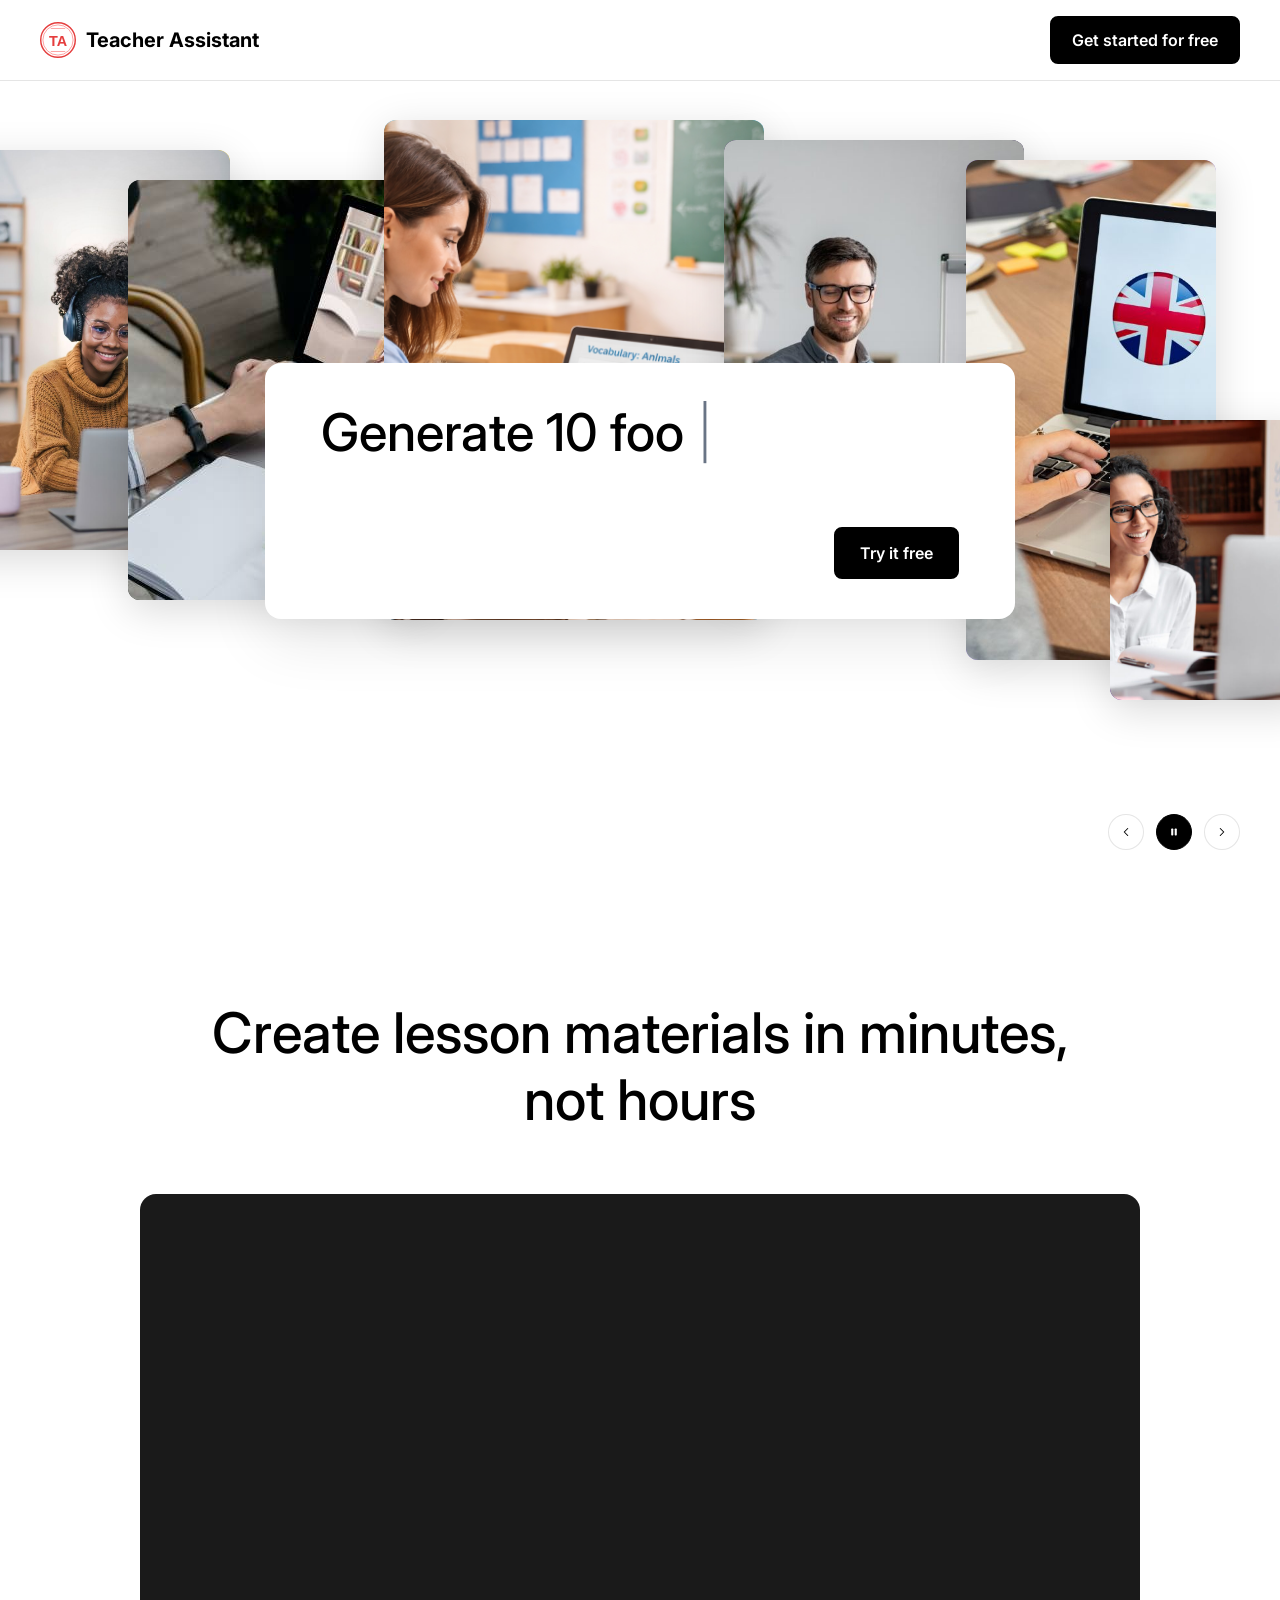
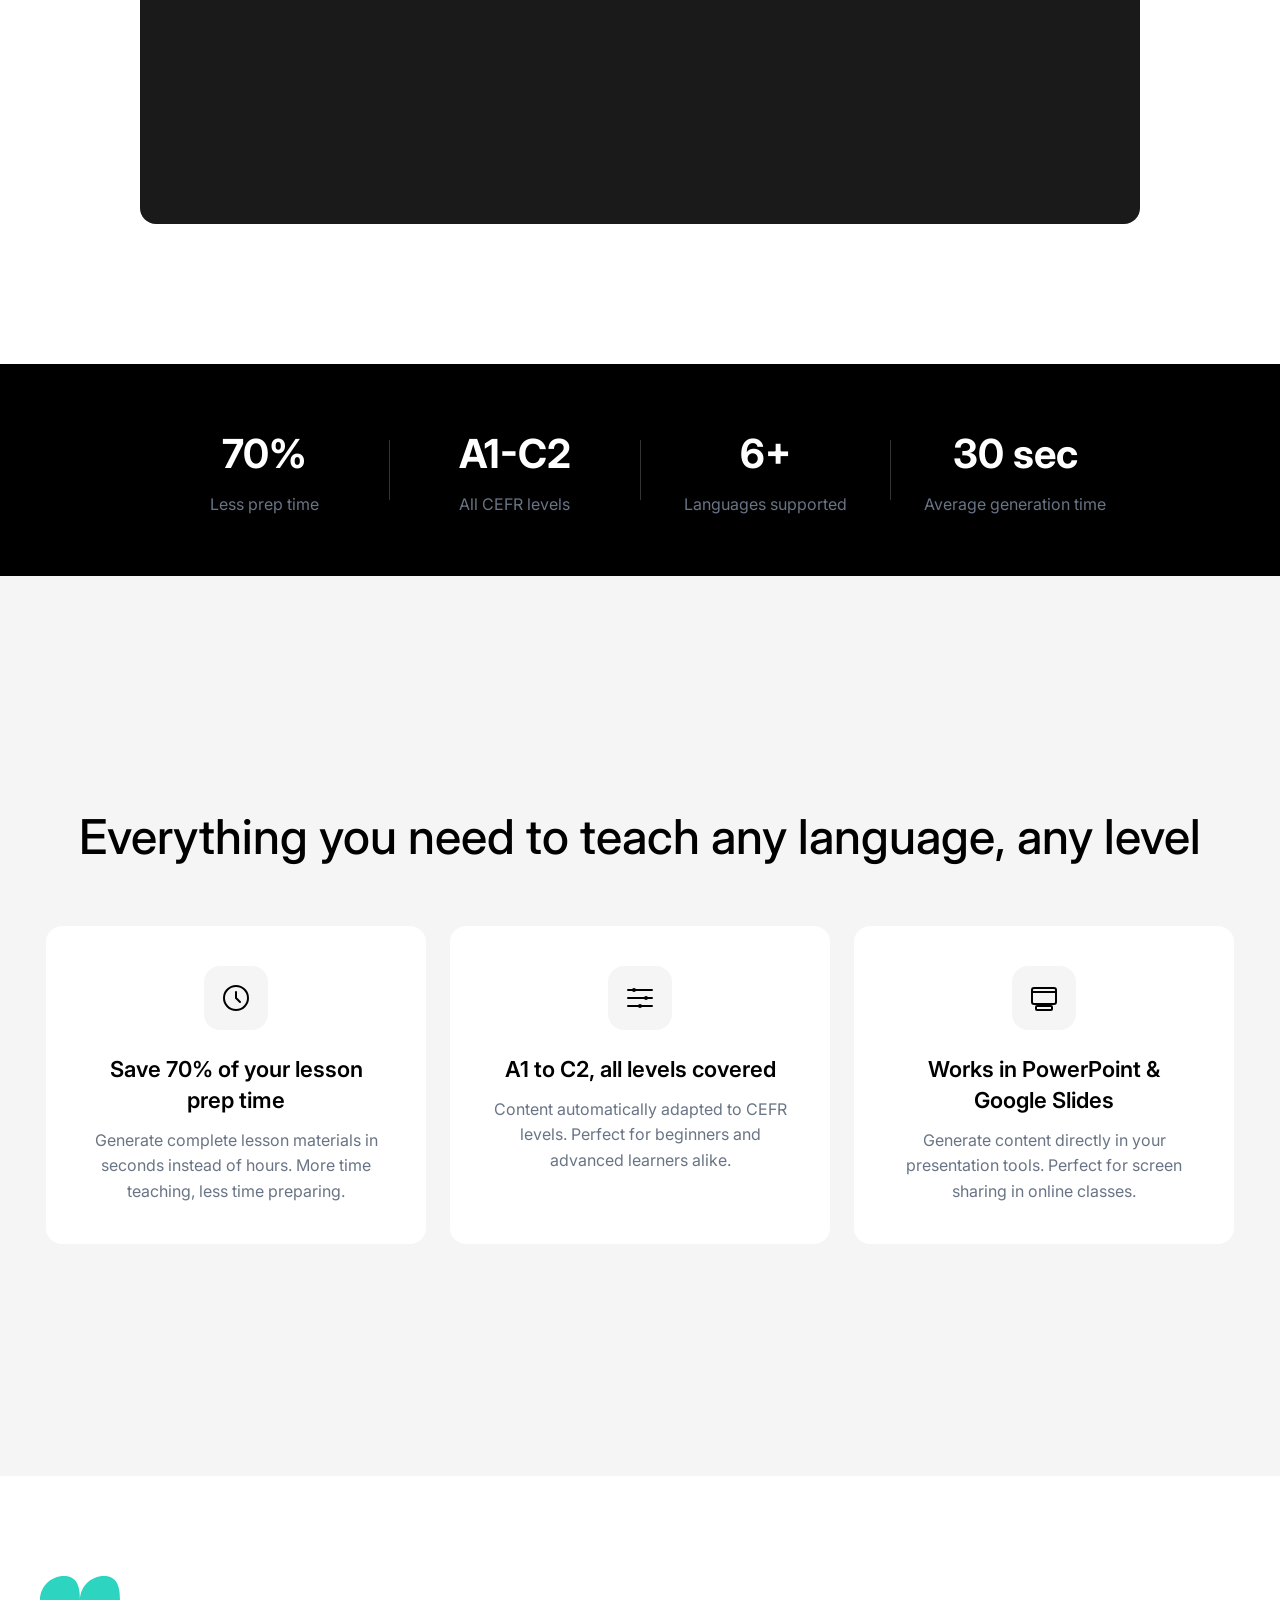
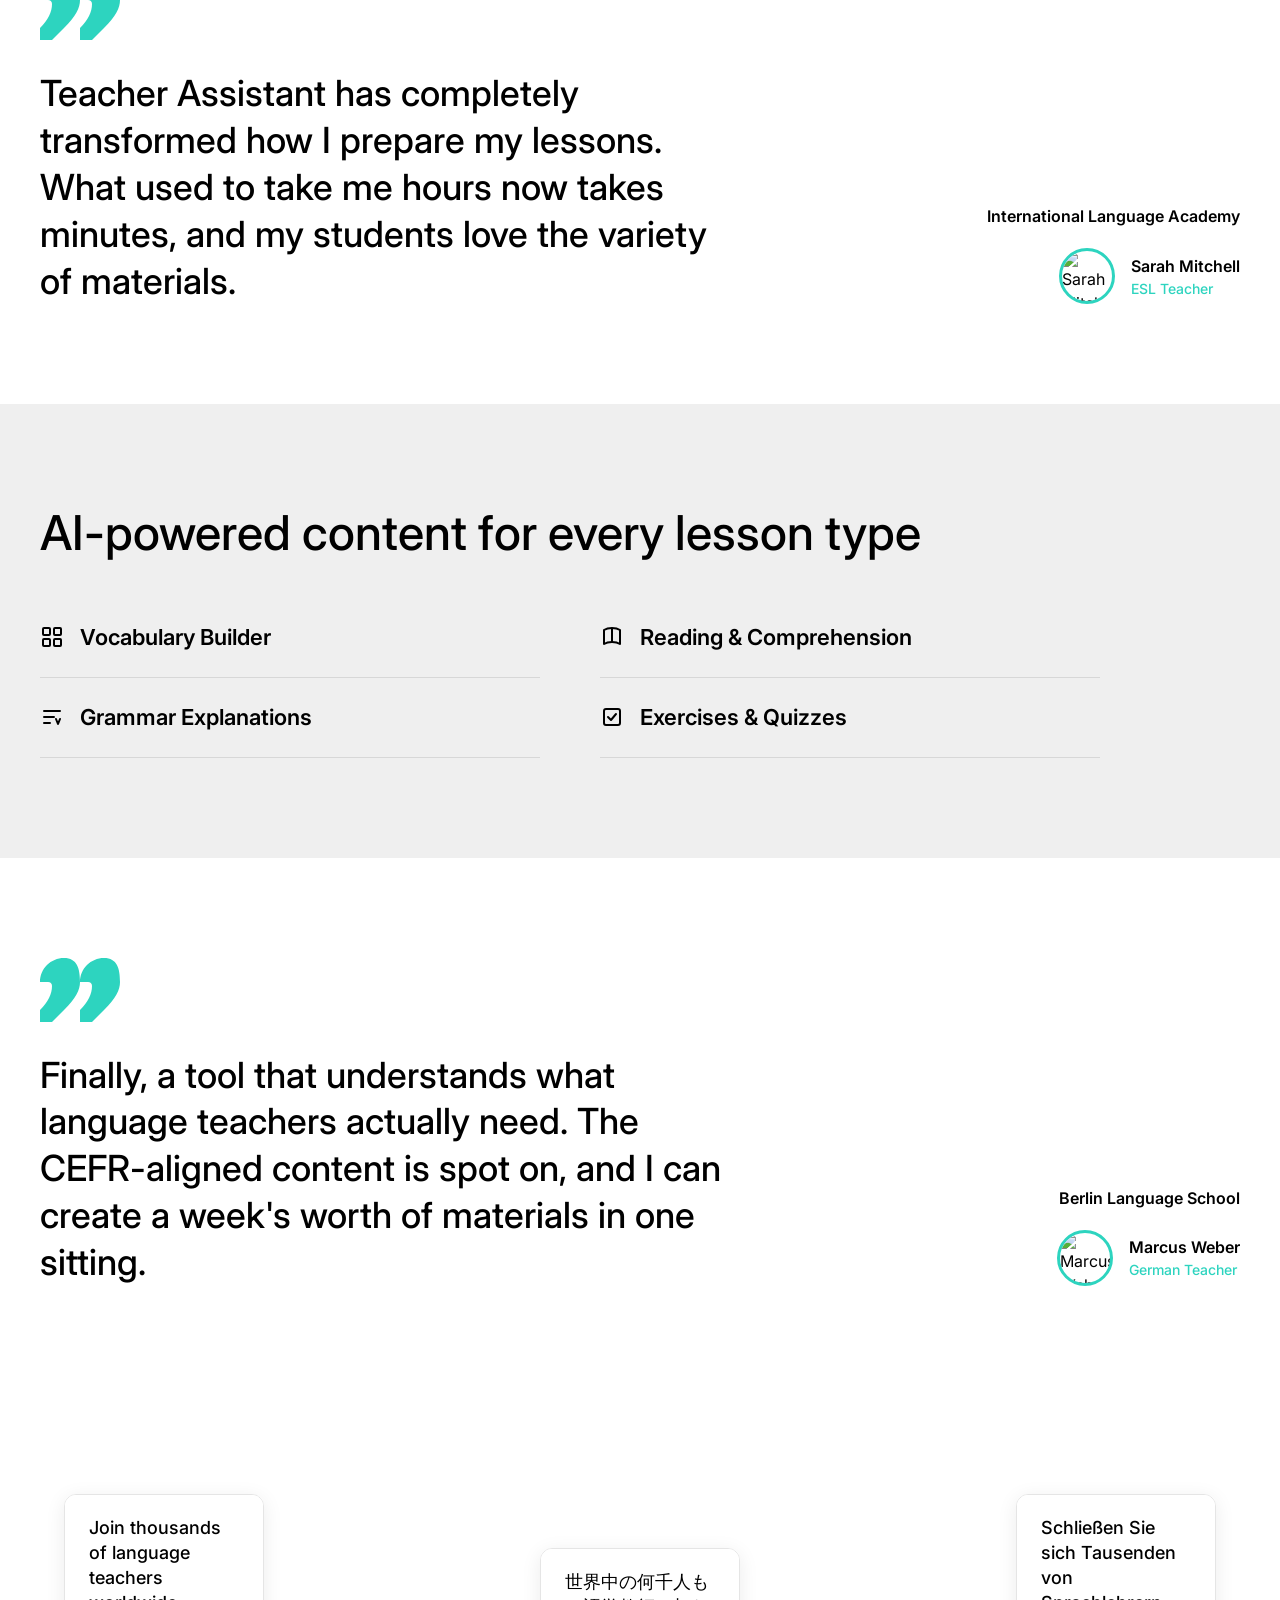
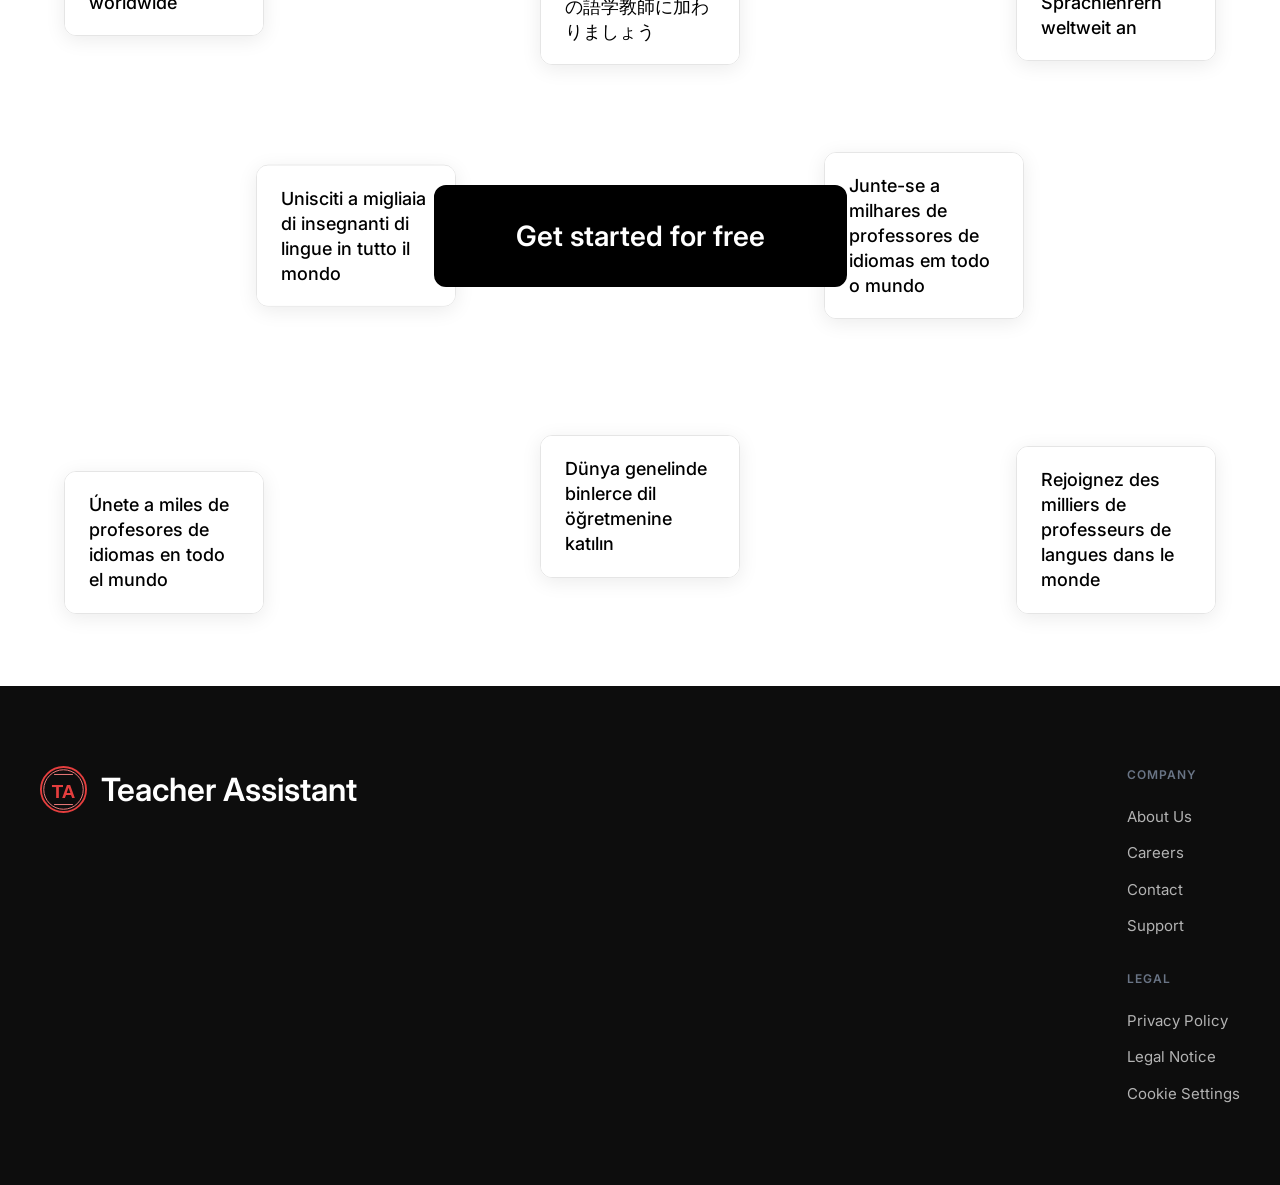
==== commit f69837c7: "support page fix mobile view fix" ====
--- a/index.html
+++ b/index.html
@@ -123,10 +123,6 @@
         </div>
 
         <!-- Tagline -->
-        <div class="hero-tagline">
-            <p>Stop spending 3 hours preparing for 1 hour of teaching.</p>
-            <p>Generate vocabulary, grammar, reading, and exercises in seconds.</p>
-        </div>
     </section>
 
     <!-- Feature Video Section -->
--- a/css/styles.css
+++ b/css/styles.css
@@ -408,21 +408,6 @@
     background-color: #333;
 }
 
-/* Hero Tagline */
-.hero-tagline {
-    position: absolute;
-    bottom: 40px;
-    left: 50%;
-    transform: translateX(-50%);
-    text-align: center;
-    z-index: 20;
-}
-
-.hero-tagline p {
-    font-size: 1.25rem;
-    color: var(--color-black);
-    line-height: 1.6;
-}
 
 /* ================================
    Feature Video Section
@@ -1205,7 +1190,11 @@
 
 /* Mobile - stack cards */
 @media (max-width: 767px) {
-    /* Header - show CTA, hide useless hamburger */
+    /* Header - show CTA, hide useless hamburger, hide logo text */
+    .logo-text {
+        display: none;
+    }
+
     .header-actions {
         display: flex;
     }
@@ -1229,7 +1218,11 @@
     }
 
     .hero {
-        padding-bottom: 80px;
+        min-height: auto;
+        justify-content: flex-start;
+        padding-top: calc(var(--header-height) + 40px);
+        padding-bottom: 48px;
+        background: linear-gradient(180deg, #f0fdfb 0%, #ffffff 60%);
     }
 
     .hero-card {
@@ -1243,17 +1236,6 @@
         margin-bottom: 16px;
     }
 
-    .hero-tagline {
-        left: 24px;
-        right: 24px;
-        transform: none;
-        bottom: 24px;
-        text-align: center;
-    }
-
-    .hero-tagline p {
-        font-size: 0.875rem;
-    }
 
     /* Hide video section on mobile */
     .feature-video-section {
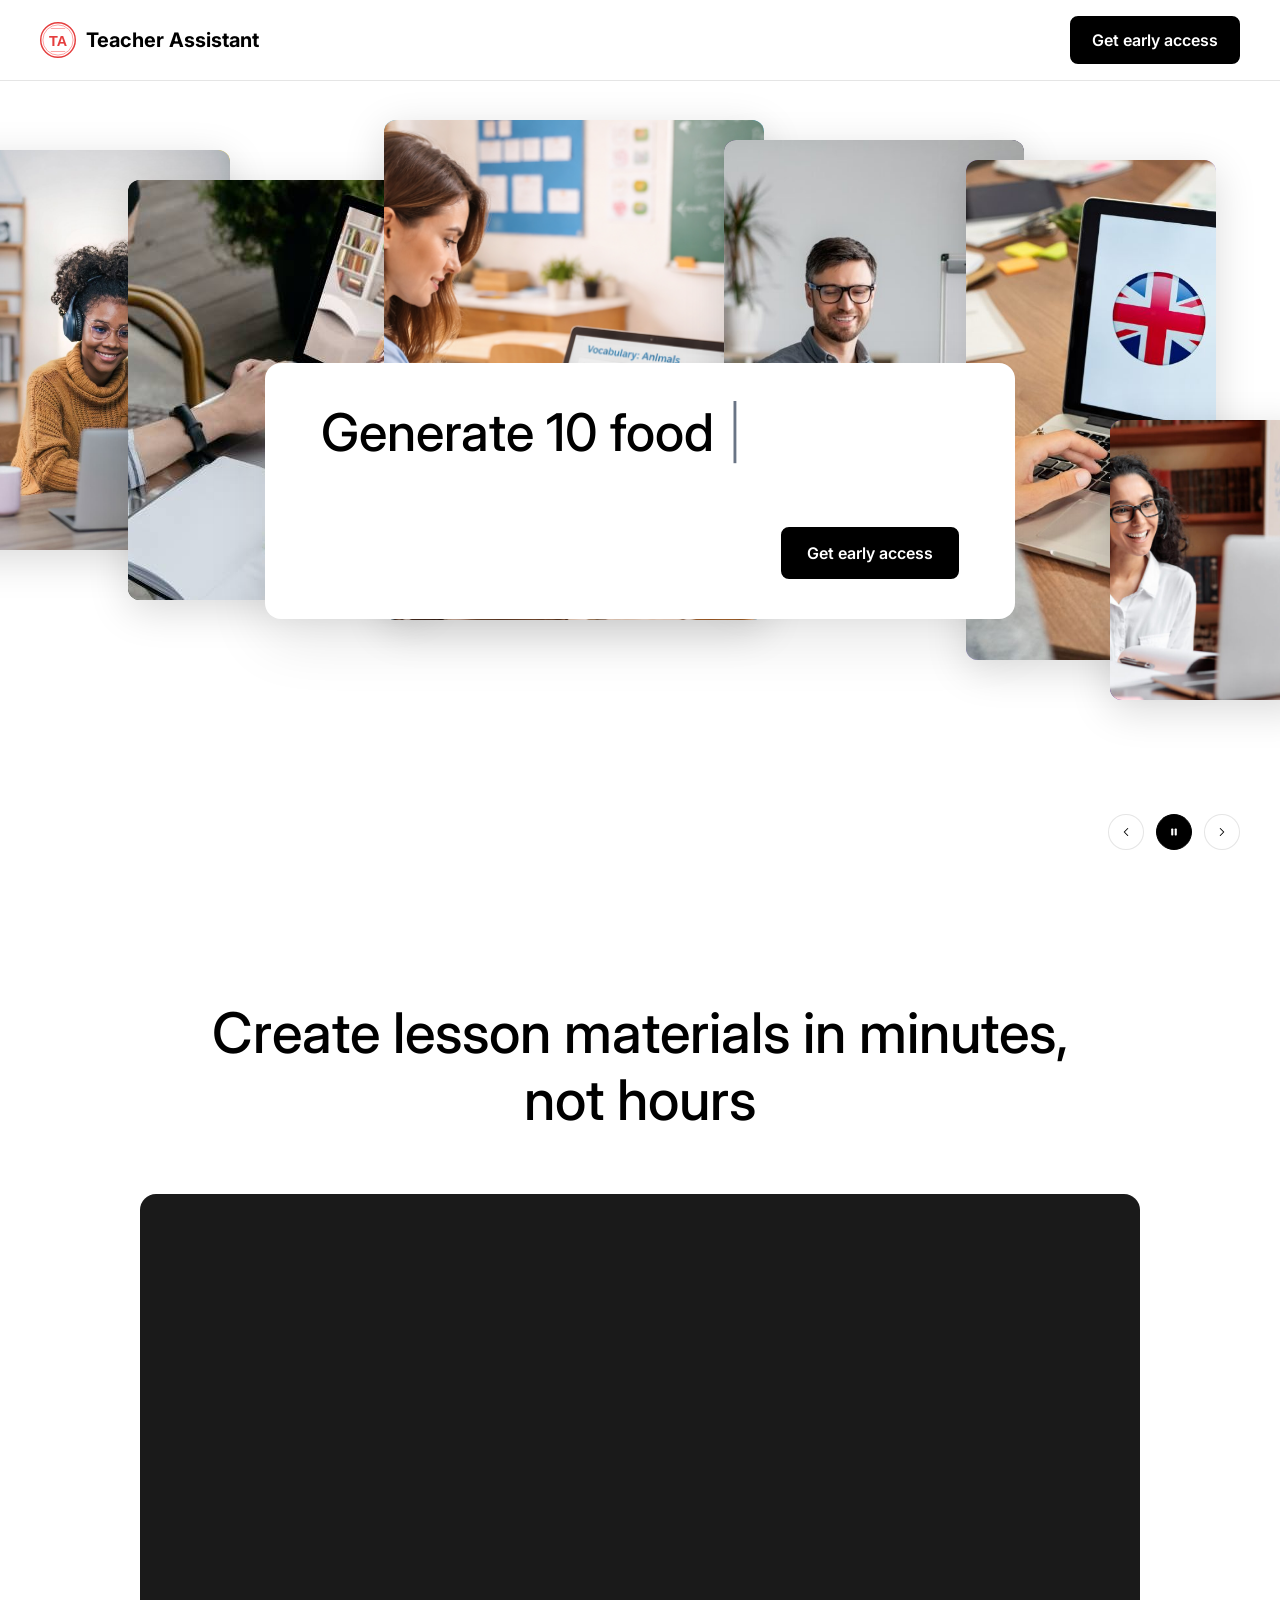
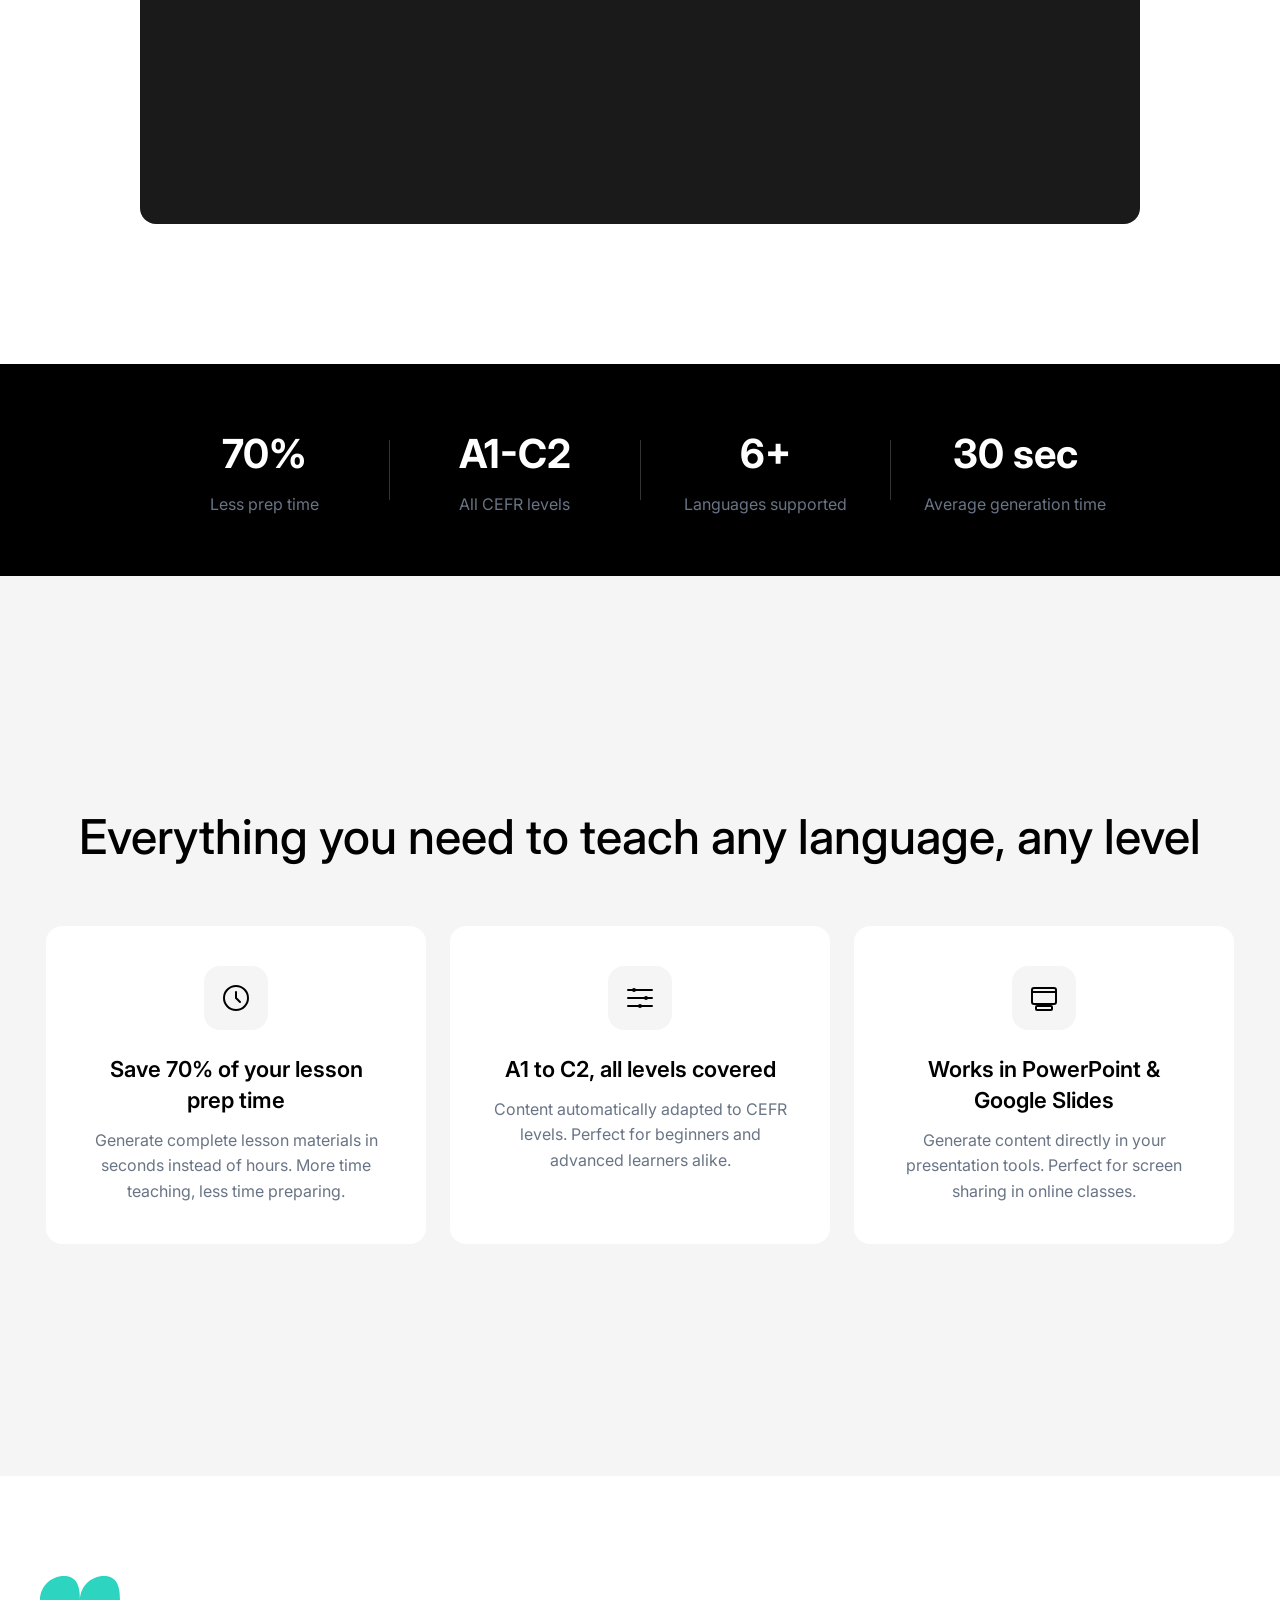
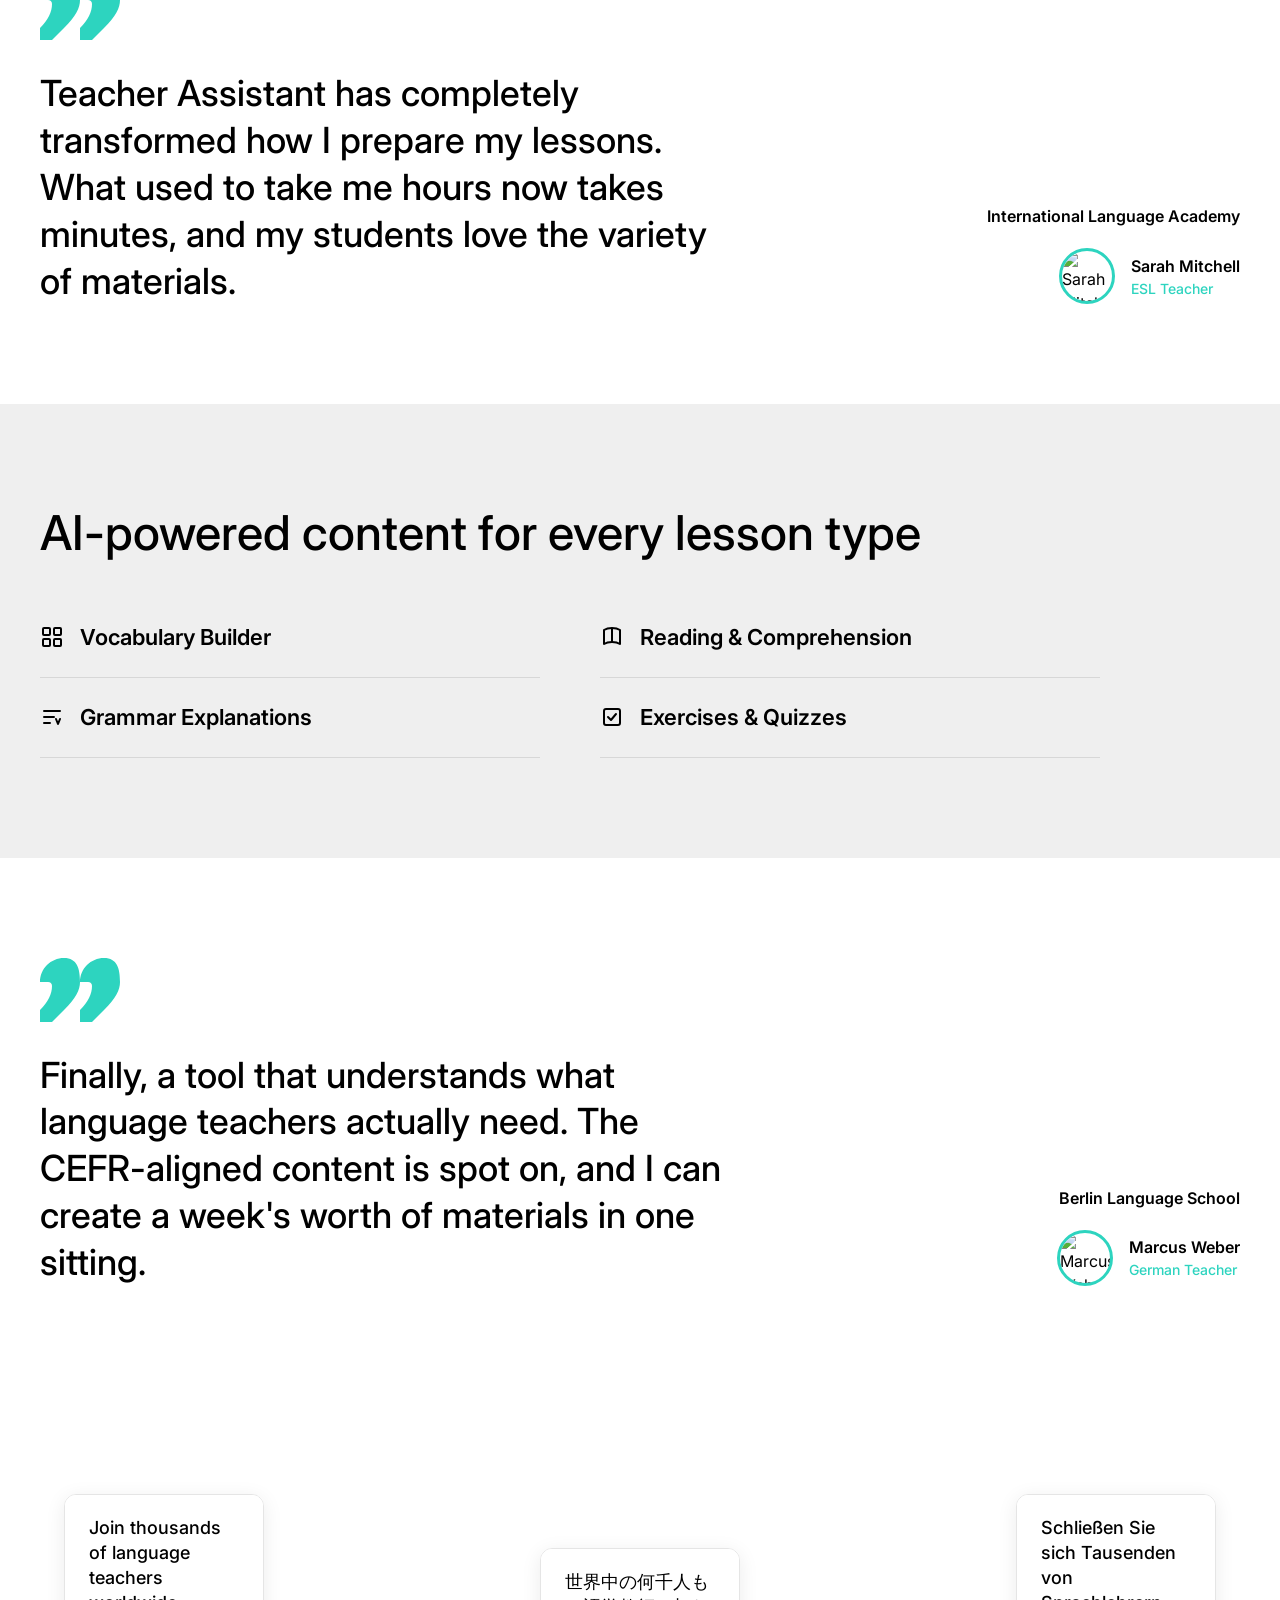
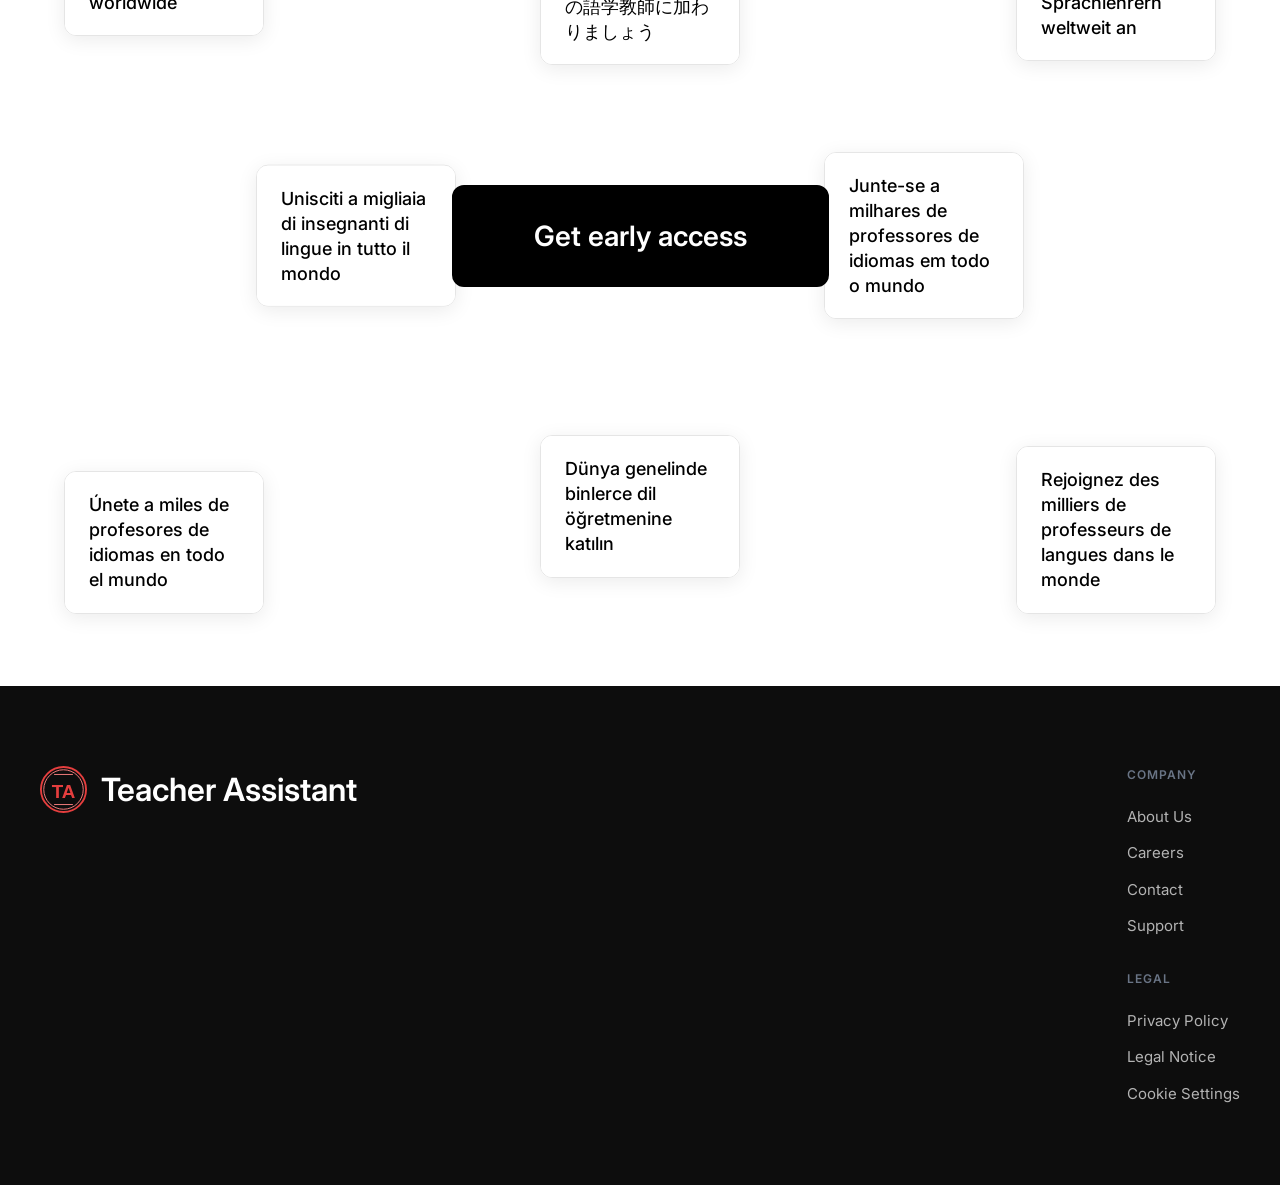
==== commit 08bf3f88: "get early access button" ====
--- a/index.html
+++ b/index.html
@@ -57,7 +57,7 @@
             <!-- Right Actions -->
             <div class="header-actions">
                <!-- <a href="#" class="login-link">Log in</a -->
-                <a href="#" class="btn btn-primary">Get started for free</a>
+                <a href="#" class="btn btn-primary">Get early access</a>
             </div>
 
             <!-- Mobile Menu Button -->
@@ -99,7 +99,7 @@
                 <span class="typing-text">Make this</span>
                 <span class="cursor">|</span>
             </h1>
-            <a href="#" class="btn btn-primary hero-cta">Try it free</a>
+            <a href="#" class="btn btn-primary hero-cta">Get early access</a>
         </div>
 
         <!-- Carousel Controls -->
@@ -396,7 +396,7 @@
 
         <!-- Central Content -->
         <div class="languages-center">
-            <a href="#" class="btn btn-primary languages-cta">Get started for free</a>
+            <a href="#" class="btn btn-primary languages-cta">Get early access</a>
         </div>
     </section>
 
@@ -516,49 +516,70 @@
         </div>
     </div>
 
-    <!-- Login/Signup Modal -->
-    <div class="login-modal" id="loginModal">
-        <div class="login-modal-content">
-            <button class="login-modal-close" id="loginModalClose">&times;</button>
-            <h2 class="login-title">Welcome to Teacher Assistant</h2>
-
-            <div class="login-options">
-                <button class="login-btn login-btn-google" id="loginGoogle">
-                    <svg width="20" height="20" viewBox="0 0 24 24">
-                        <path fill="#4285F4" d="M22.56 12.25c0-.78-.07-1.53-.2-2.25H12v4.26h5.92c-.26 1.37-1.04 2.53-2.21 3.31v2.77h3.57c2.08-1.92 3.28-4.74 3.28-8.09z"/>
-                        <path fill="#34A853" d="M12 23c2.97 0 5.46-.98 7.28-2.66l-3.57-2.77c-.98.66-2.23 1.06-3.71 1.06-2.86 0-5.29-1.93-6.16-4.53H2.18v2.84C3.99 20.53 7.7 23 12 23z"/>
-                        <path fill="#FBBC05" d="M5.84 14.09c-.22-.66-.35-1.36-.35-2.09s.13-1.43.35-2.09V7.07H2.18C1.43 8.55 1 10.22 1 12s.43 3.45 1.18 4.93l2.85-2.22.81-.62z"/>
-                        <path fill="#EA4335" d="M12 5.38c1.62 0 3.06.56 4.21 1.64l3.15-3.15C17.45 2.09 14.97 1 12 1 7.7 1 3.99 3.47 2.18 7.07l3.66 2.84c.87-2.6 3.3-4.53 6.16-4.53z"/>
+    <!-- Trial Signup Modal -->
+    <div class="trial-modal" id="trialModal">
+        <div class="trial-modal-content">
+            <button class="trial-modal-close" id="trialModalClose">&times;</button>
+
+            <p class="trial-eyebrow">Free trial &middot; No credit card required</p>
+            <h2 class="trial-title">Get early access</h2>
+
+            <div id="trialFormWrap">
+                <form class="trial-form" id="trialForm" novalidate>
+                    <div class="trial-form-row">
+                        <div class="trial-field">
+                            <label for="trialName">First name</label>
+                            <input type="text" id="trialName" placeholder="Sarah" autocomplete="given-name">
+                            <span class="trial-field-error" id="trial-err-name"></span>
+                        </div>
+                        <div class="trial-field">
+                            <label for="trialEmail">Email</label>
+                            <input type="email" id="trialEmail" placeholder="sarah@school.com" autocomplete="email">
+                            <span class="trial-field-error" id="trial-err-email"></span>
+                        </div>
+                    </div>
+                    <ul class="trial-trust">
+                        <li>
+                            <svg width="16" height="16" viewBox="0 0 16 16" fill="none">
+                                <circle cx="8" cy="8" r="7" fill="#2DD4BF" fill-opacity="0.15"/>
+                                <path d="M4.5 8.5L6.5 10.5L11.5 5.5" stroke="#2DD4BF" stroke-width="1.5" stroke-linecap="round" stroke-linejoin="round"/>
+                            </svg>
+                            Works in PowerPoint
+                        </li>
+                        <li>
+                            <svg width="16" height="16" viewBox="0 0 16 16" fill="none">
+                                <circle cx="8" cy="8" r="7" fill="#2DD4BF" fill-opacity="0.15"/>
+                                <path d="M4.5 8.5L6.5 10.5L11.5 5.5" stroke="#2DD4BF" stroke-width="1.5" stroke-linecap="round" stroke-linejoin="round"/>
+                            </svg>
+                            A1–C2, 6+ languages supported
+                        </li>
+                        <li>
+                            <svg width="16" height="16" viewBox="0 0 16 16" fill="none">
+                                <circle cx="8" cy="8" r="7" fill="#2DD4BF" fill-opacity="0.15"/>
+                                <path d="M4.5 8.5L6.5 10.5L11.5 5.5" stroke="#2DD4BF" stroke-width="1.5" stroke-linecap="round" stroke-linejoin="round"/>
+                            </svg>
+                            Trusted by language teachers
+                        </li>
+                    </ul>
+                    <p class="trial-form-error" id="trialFormError" hidden></p>
+                    <button type="submit" class="btn btn-primary trial-submit">Get early access</button>
+                </form>
+
+                <p class="trial-next-step">We'll send you the add-in install link — takes 2 minutes to set up.</p>
+            </div>
+
+            <div class="trial-success" id="trialSuccess" hidden>
+                <div class="trial-success-icon">
+                    <svg width="48" height="48" viewBox="0 0 48 48" fill="none">
+                        <circle cx="24" cy="24" r="24" fill="#2DD4BF" fill-opacity="0.12"/>
+                        <circle cx="24" cy="24" r="16" fill="#2DD4BF"/>
+                        <path d="M17 24.5L21.5 29L31 19" stroke="white" stroke-width="2.5" stroke-linecap="round" stroke-linejoin="round"/>
                     </svg>
-                    Continue with Google
-                </button>
-
-                <button class="login-btn login-btn-microsoft" id="loginMicrosoft">
-                    <svg width="20" height="20" viewBox="0 0 24 24">
-                        <path fill="#F25022" d="M1 1h10v10H1z"/>
-                        <path fill="#00A4EF" d="M1 13h10v10H1z"/>
-                        <path fill="#7FBA00" d="M13 1h10v10H13z"/>
-                        <path fill="#FFB900" d="M13 13h10v10H13z"/>
-                    </svg>
-                    Continue with Microsoft
-                </button>
-            </div>
-
-            <div class="login-divider">
-                <span>or</span>
-            </div>
-
-            <form class="login-form" id="loginForm">
-                <div class="login-input-group">
-                    <label for="loginEmail">EMAIL</label>
-                    <input type="email" id="loginEmail" placeholder="Enter your email" required>
-                </div>
-                <div class="login-input-group">
-                    <label for="loginPassword">PASSWORD</label>
-                    <input type="password" id="loginPassword" placeholder="Enter your password" required>
-                </div>
-                <button type="submit" class="login-btn login-btn-email">Continue with email</button>
-            </form>
+                </div>
+                <h3 class="trial-success-title">You're in! Check your inbox.</h3>
+                <p class="trial-success-text">We've sent the install link to <strong id="trialSuccessEmail"></strong>. It takes about 2 minutes to set up.</p>
+                <button class="trial-success-reset" id="trialReset">Send to a different email</button>
+            </div>
         </div>
     </div>
 
--- a/css/styles.css
+++ b/css/styles.css
@@ -1765,9 +1765,9 @@
 }
 
 /* ================================
-   Login/Signup Modal
+   Trial Signup Modal
    ================================ */
-.login-modal {
+.trial-modal {
     position: fixed;
     top: 0;
     left: 0;
@@ -1781,20 +1781,20 @@
     padding: 24px;
 }
 
-.login-modal.show {
-    display: flex;
-}
-
-.login-modal-content {
+.trial-modal.show {
+    display: flex;
+}
+
+.trial-modal-content {
     background-color: var(--color-white);
     border-radius: 16px;
-    max-width: 420px;
+    max-width: 480px;
     width: 100%;
     padding: 48px 40px;
     position: relative;
 }
 
-.login-modal-close {
+.trial-modal-close {
     position: absolute;
     top: 16px;
     right: 16px;
@@ -1812,134 +1812,198 @@
     justify-content: center;
 }
 
-.login-modal-close:hover {
-    color: var(--color-black);
-}
-
-.login-title {
+.trial-modal-close:hover {
+    color: var(--color-black);
+}
+
+.trial-eyebrow {
+    font-size: 0.8125rem;
+    font-weight: 600;
+    text-transform: uppercase;
+    letter-spacing: 1.5px;
+    color: #2DD4BF;
+    margin-bottom: 10px;
+}
+
+.trial-title {
     font-size: 1.75rem;
     font-weight: 600;
     color: var(--color-black);
-    text-align: center;
-    margin-bottom: 32px;
-}
-
-.login-options {
-    display: flex;
-    flex-direction: column;
-    gap: 12px;
-}
-
-.login-btn {
-    display: flex;
-    align-items: center;
-    justify-content: center;
-    gap: 12px;
-    width: 100%;
-    padding: 14px 24px;
-    border-radius: 50px;
-    font-size: 1rem;
-    font-weight: 500;
-    cursor: pointer;
-    transition: all 0.2s ease;
-    border: 1px solid var(--color-border);
-    background-color: var(--color-white);
-    color: var(--color-black);
-}
-
-.login-btn:hover {
-    background-color: var(--color-light-gray);
-}
-
-.login-btn svg {
-    flex-shrink: 0;
-}
-
-.login-btn-google {
-    background-color: var(--color-white);
-}
-
-.login-btn-microsoft {
-    background-color: var(--color-white);
-}
-
-.login-btn-email {
-    background-color: var(--color-black);
-    color: var(--color-white);
-    border-color: var(--color-black);
-}
-
-.login-btn-email:hover {
-    background-color: #333;
-}
-
-.login-divider {
-    display: flex;
-    align-items: center;
-    text-align: center;
-    margin: 24px 0;
-}
-
-.login-divider::before,
-.login-divider::after {
-    content: '';
-    flex: 1;
-    border-bottom: 1px solid var(--color-border);
-}
-
-.login-divider span {
-    padding: 0 16px;
-    color: var(--color-gray);
-    font-size: 0.875rem;
-}
-
-.login-form {
+    margin-bottom: 24px;
+    line-height: 1.2;
+}
+
+.trial-form {
     display: flex;
     flex-direction: column;
     gap: 16px;
-}
-
-.login-input-group {
+    margin-bottom: 16px;
+}
+
+.trial-form-row {
+    display: flex;
+    gap: 16px;
+}
+
+.trial-field {
     display: flex;
     flex-direction: column;
-    gap: 8px;
-}
-
-.login-input-group label {
-    font-size: 0.75rem;
+    gap: 7px;
+    flex: 1;
+}
+
+.trial-field label {
+    font-size: 0.8125rem;
     font-weight: 600;
+    text-transform: uppercase;
+    letter-spacing: 1px;
+    color: var(--color-black);
+}
+
+.trial-field input {
+    font-family: var(--font-family);
+    font-size: 0.9375rem;
+    color: var(--color-black);
+    background-color: var(--color-gray-light);
+    border: 1px solid transparent;
+    border-radius: 8px;
+    padding: 13px 16px;
+    outline: none;
+    width: 100%;
+    box-sizing: border-box;
+    transition: border-color var(--transition-fast), background-color var(--transition-fast);
+}
+
+.trial-field input::placeholder {
     color: var(--color-gray);
-    text-transform: uppercase;
-    letter-spacing: 0.5px;
-}
-
-.login-input-group input {
-    padding: 14px 16px;
-    border: 1px solid var(--color-border);
+}
+
+.trial-field input:focus {
+    border-color: #2DD4BF;
+    background-color: var(--color-white);
+}
+
+.trial-field input.is-invalid {
+    border-color: #ef4444;
+    background-color: #fff5f5;
+}
+
+.trial-field-error {
+    display: none;
+    font-size: 0.8125rem;
+    color: #ef4444;
+}
+
+.trial-field-error.is-visible {
+    display: block;
+}
+
+.trial-submit {
+    width: 100%;
+    padding: 15px 24px;
+    font-size: 1rem;
+    font-weight: 600;
     border-radius: 8px;
-    font-size: 1rem;
-    color: var(--color-black);
-    background-color: var(--color-light-gray);
-    transition: border-color 0.2s ease, box-shadow 0.2s ease;
-}
-
-.login-input-group input:focus {
-    outline: none;
-    border-color: var(--color-black);
-    box-shadow: 0 0 0 3px rgba(0, 0, 0, 0.1);
-}
-
-.login-input-group input::placeholder {
-    color: #999;
-}
-
-/* Login Modal Responsive */
+    margin-top: 4px;
+}
+
+.trial-submit:disabled {
+    opacity: 0.6;
+    cursor: not-allowed;
+}
+
+.trial-form-error {
+    font-size: 0.875rem;
+    color: #ef4444;
+    margin-top: -8px;
+}
+
+.trial-next-step {
+    font-size: 0.875rem;
+    color: var(--color-gray);
+    line-height: 1.5;
+    margin-bottom: 20px;
+}
+
+.trial-divider {
+    height: 1px;
+    background-color: var(--color-border);
+    margin-bottom: 20px;
+}
+
+.trial-trust {
+    list-style: none;
+    display: flex;
+    flex-direction: column;
+    gap: 10px;
+}
+
+.trial-trust li {
+    display: flex;
+    align-items: center;
+    gap: 10px;
+    font-size: 0.875rem;
+    color: var(--color-gray);
+}
+
+.trial-trust li svg {
+    flex-shrink: 0;
+}
+
+.trial-success:not([hidden]) {
+    display: flex;
+    flex-direction: column;
+    align-items: center;
+    text-align: center;
+    padding: 20px 0 8px;
+    gap: 12px;
+}
+
+.trial-success-icon {
+    margin-bottom: 4px;
+}
+
+.trial-success-title {
+    font-size: 1.5rem;
+    font-weight: 600;
+    color: var(--color-black);
+}
+
+.trial-success-text {
+    font-size: 0.9375rem;
+    color: var(--color-gray);
+    line-height: 1.6;
+    max-width: 340px;
+}
+
+.trial-success-reset {
+    margin-top: 8px;
+    background: none;
+    border: none;
+    font-size: 0.875rem;
+    color: var(--color-gray);
+    cursor: pointer;
+    text-decoration: underline;
+    padding: 0;
+    font-family: var(--font-family);
+}
+
+.trial-success-reset:hover {
+    color: var(--color-black);
+}
+
+/* Trial Modal Responsive */
 @media (max-width: 767px) {
-    .login-modal-content {
+    .trial-modal-content {
         padding: 40px 24px;
     }
 
-    .login-title {
+    .trial-title {
         font-size: 1.5rem;
     }
-}
+
+    .trial-form-row {
+        flex-direction: column;
+        gap: 16px;
+    }
+}
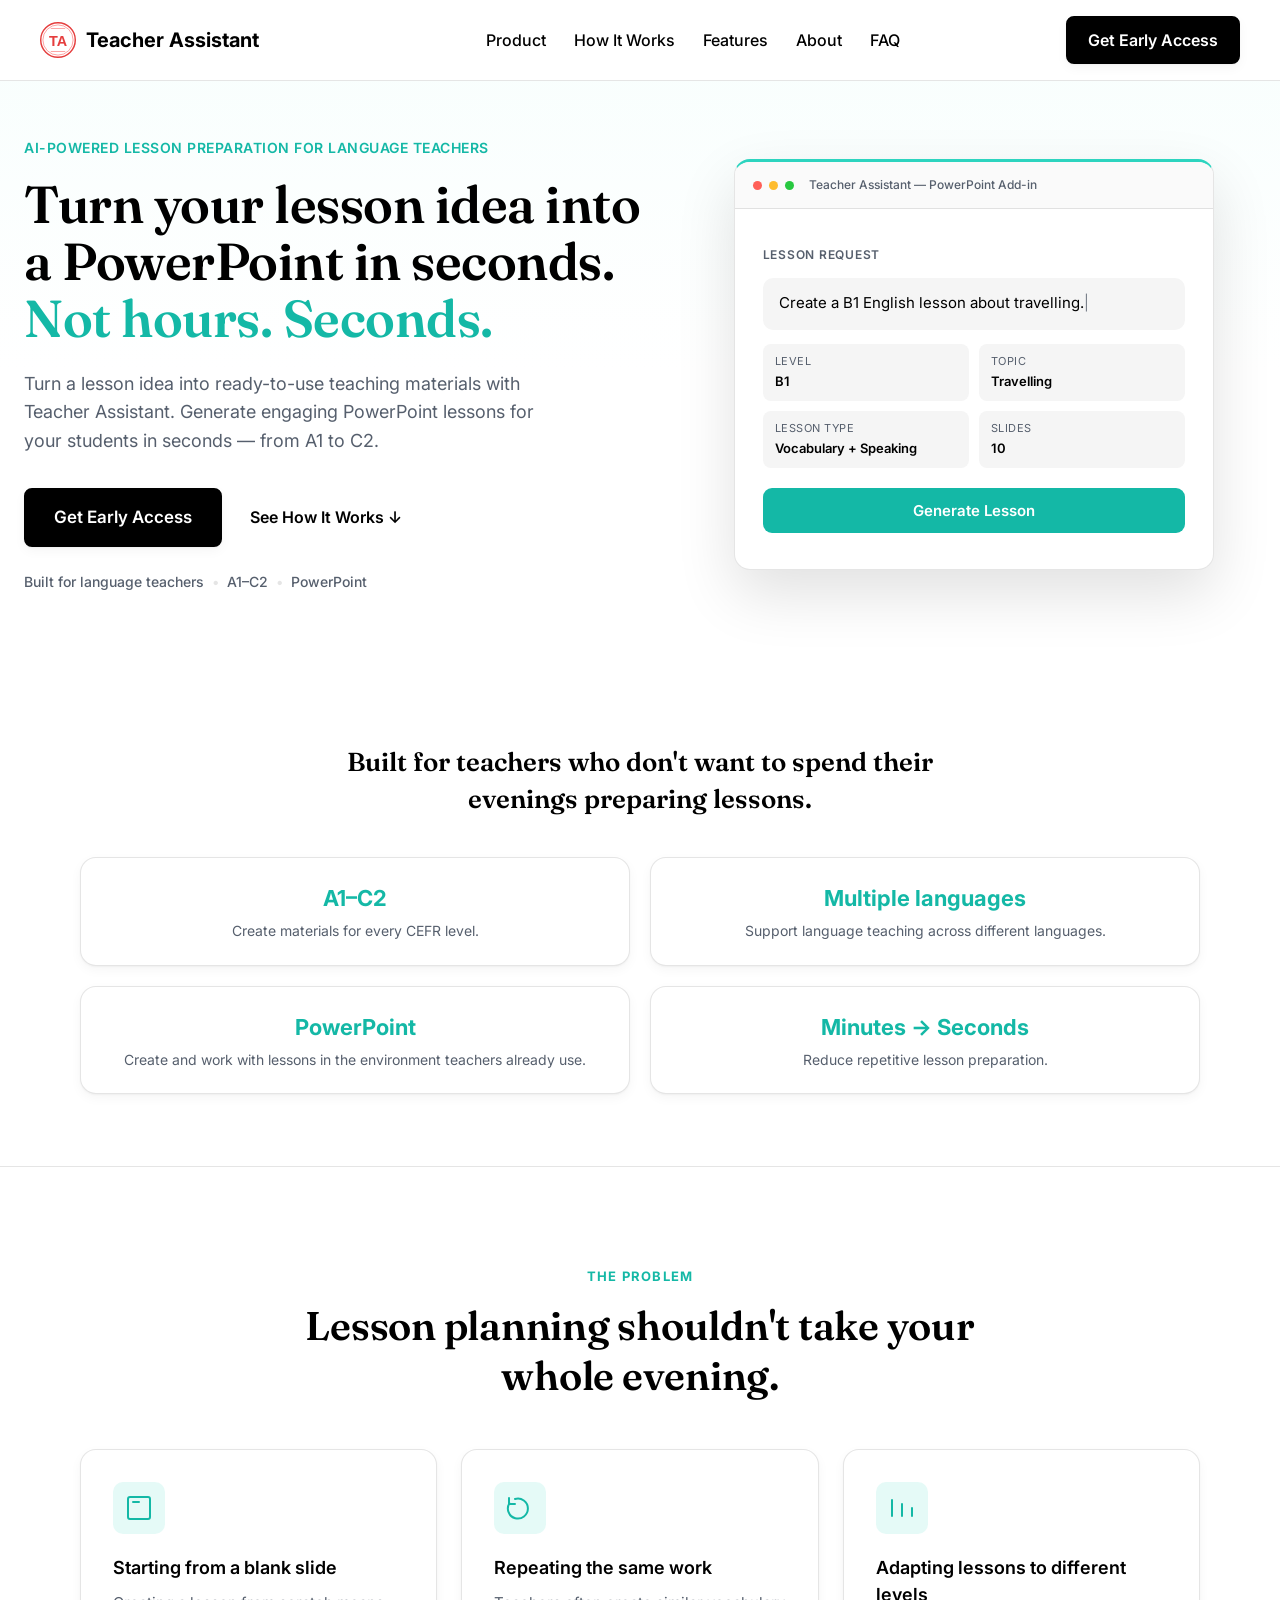
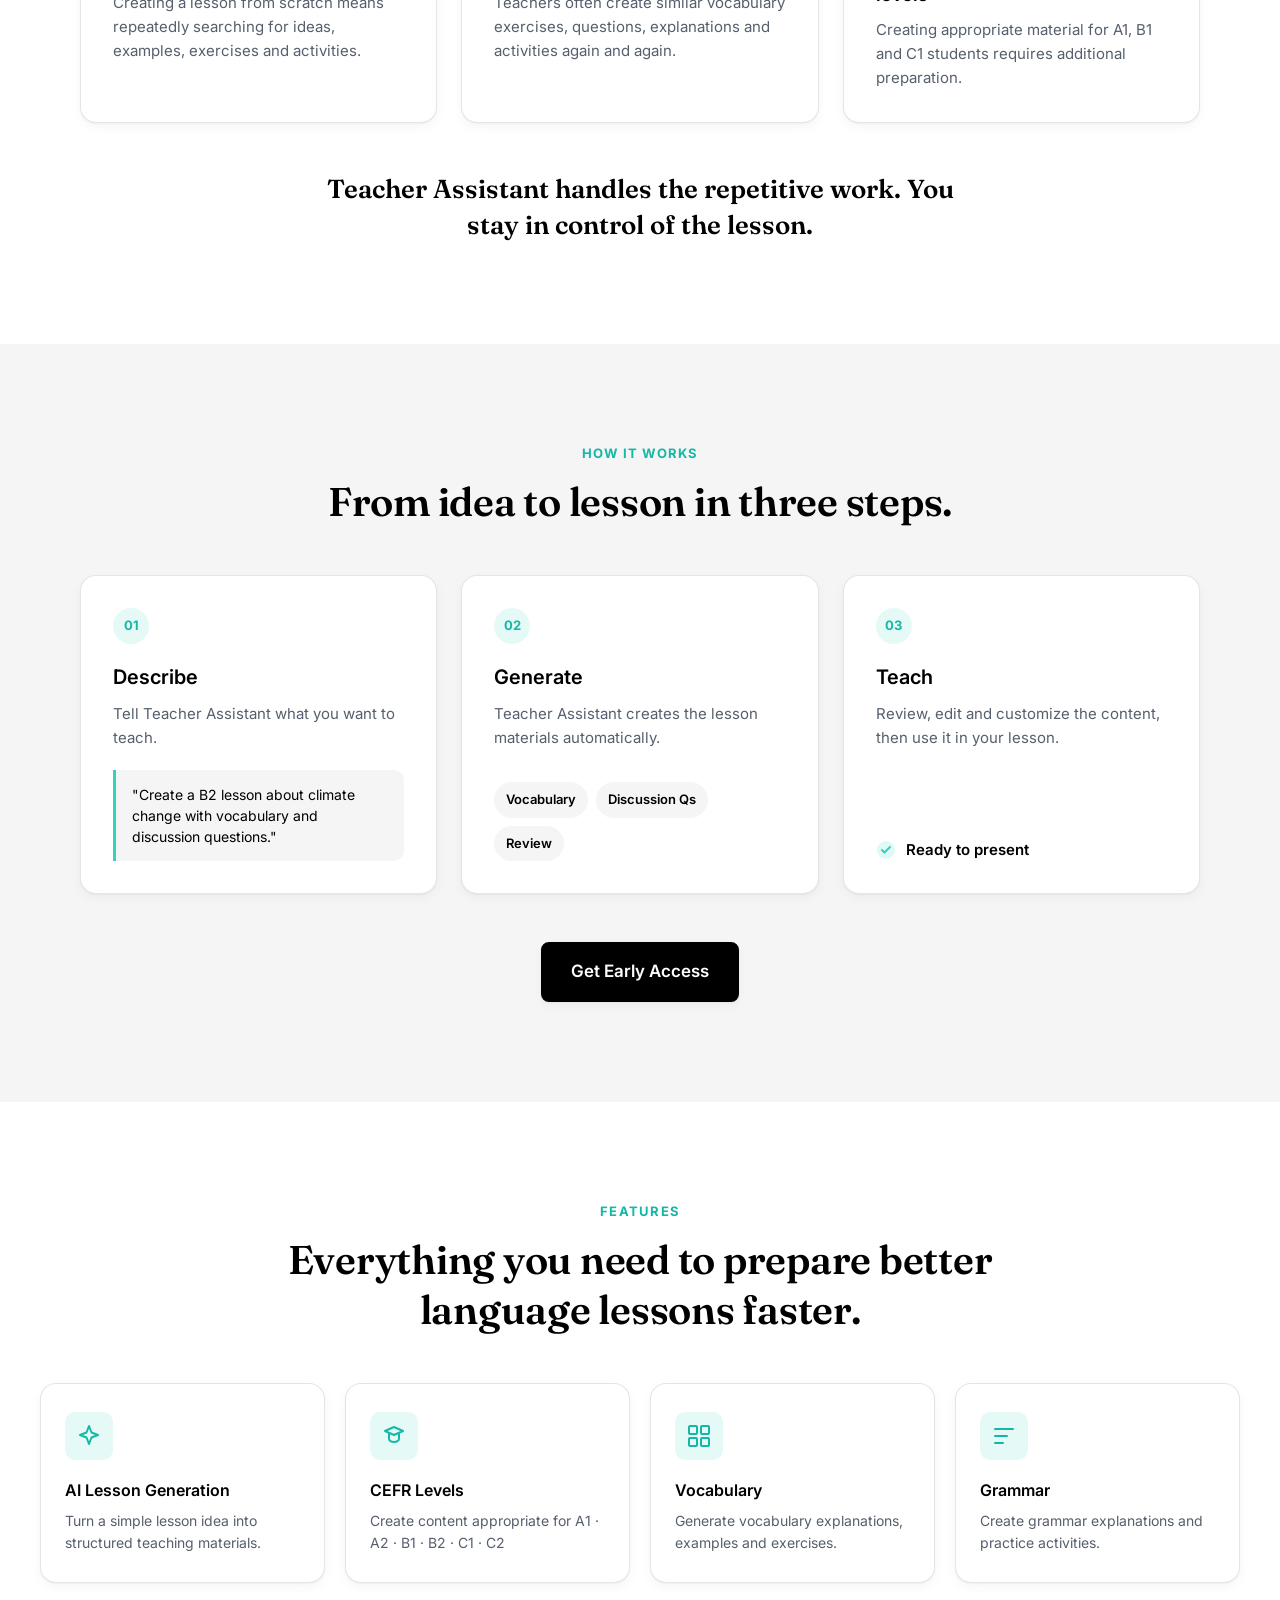
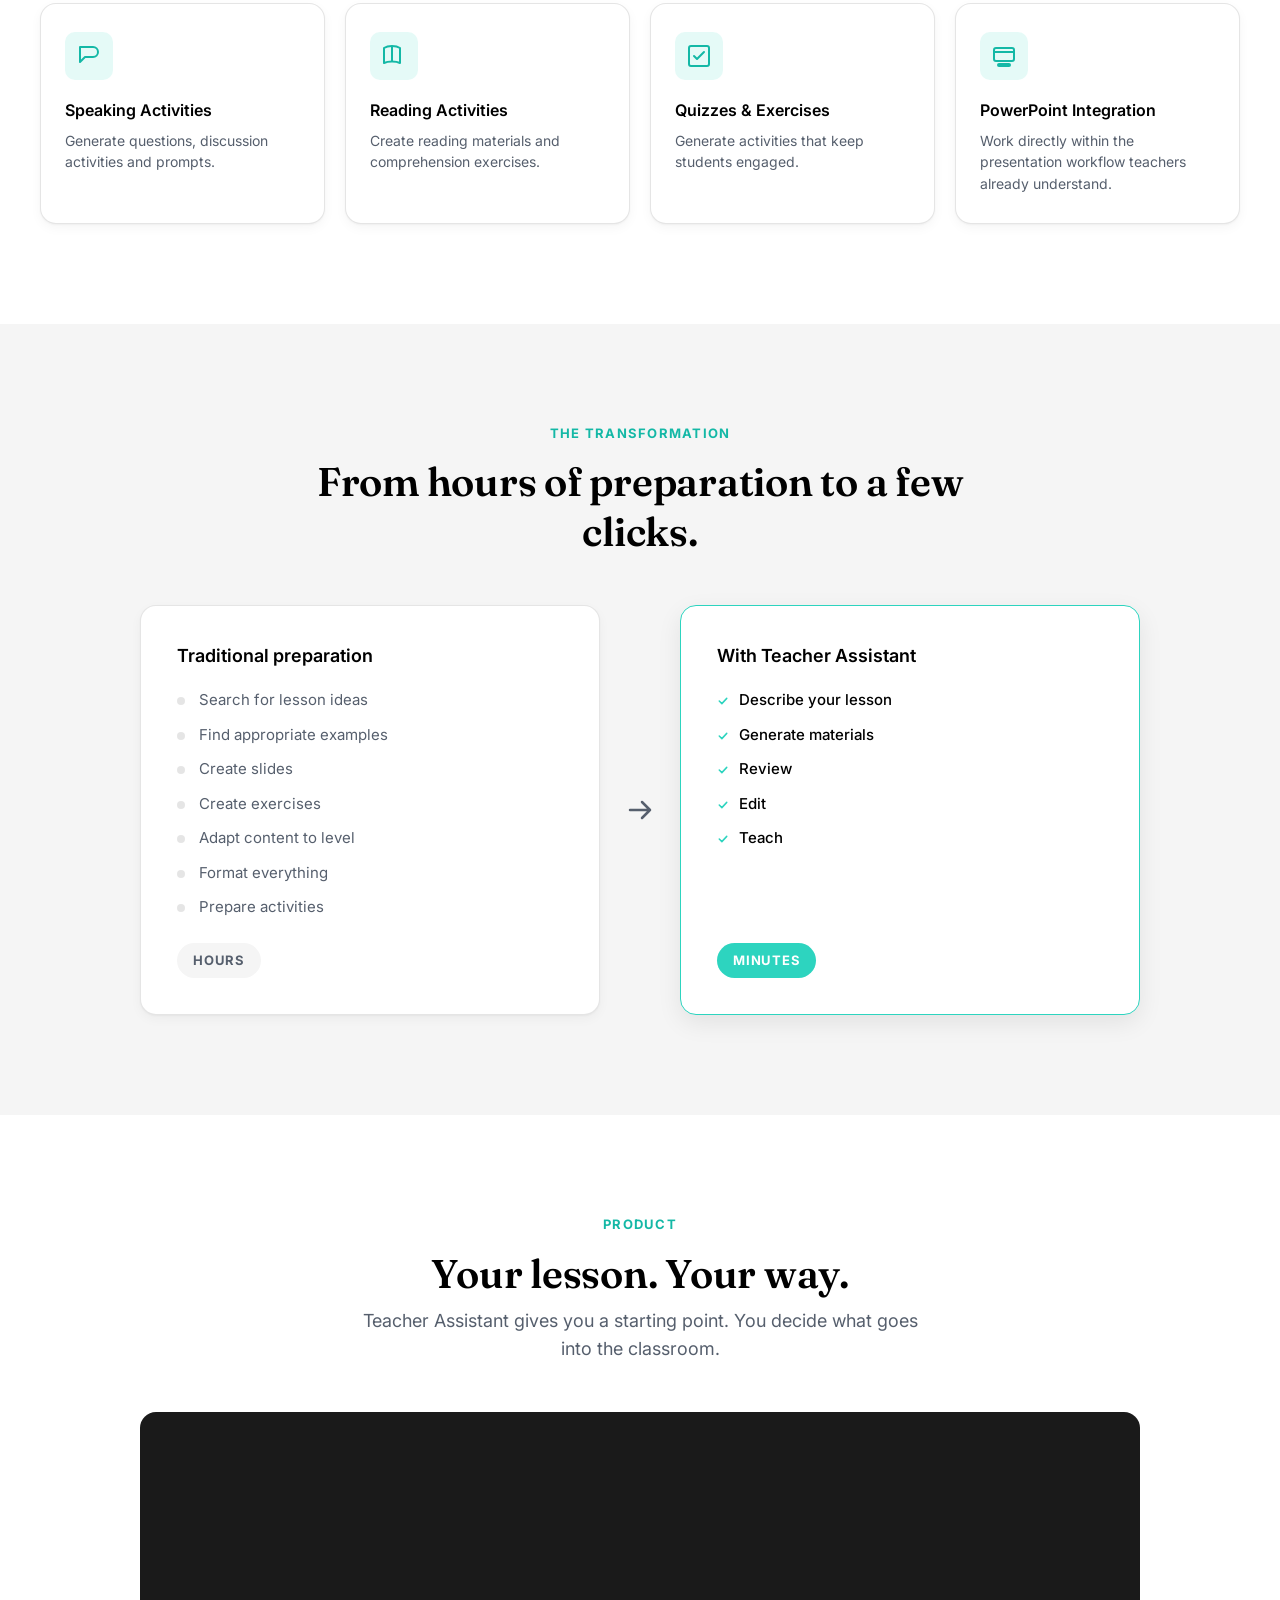
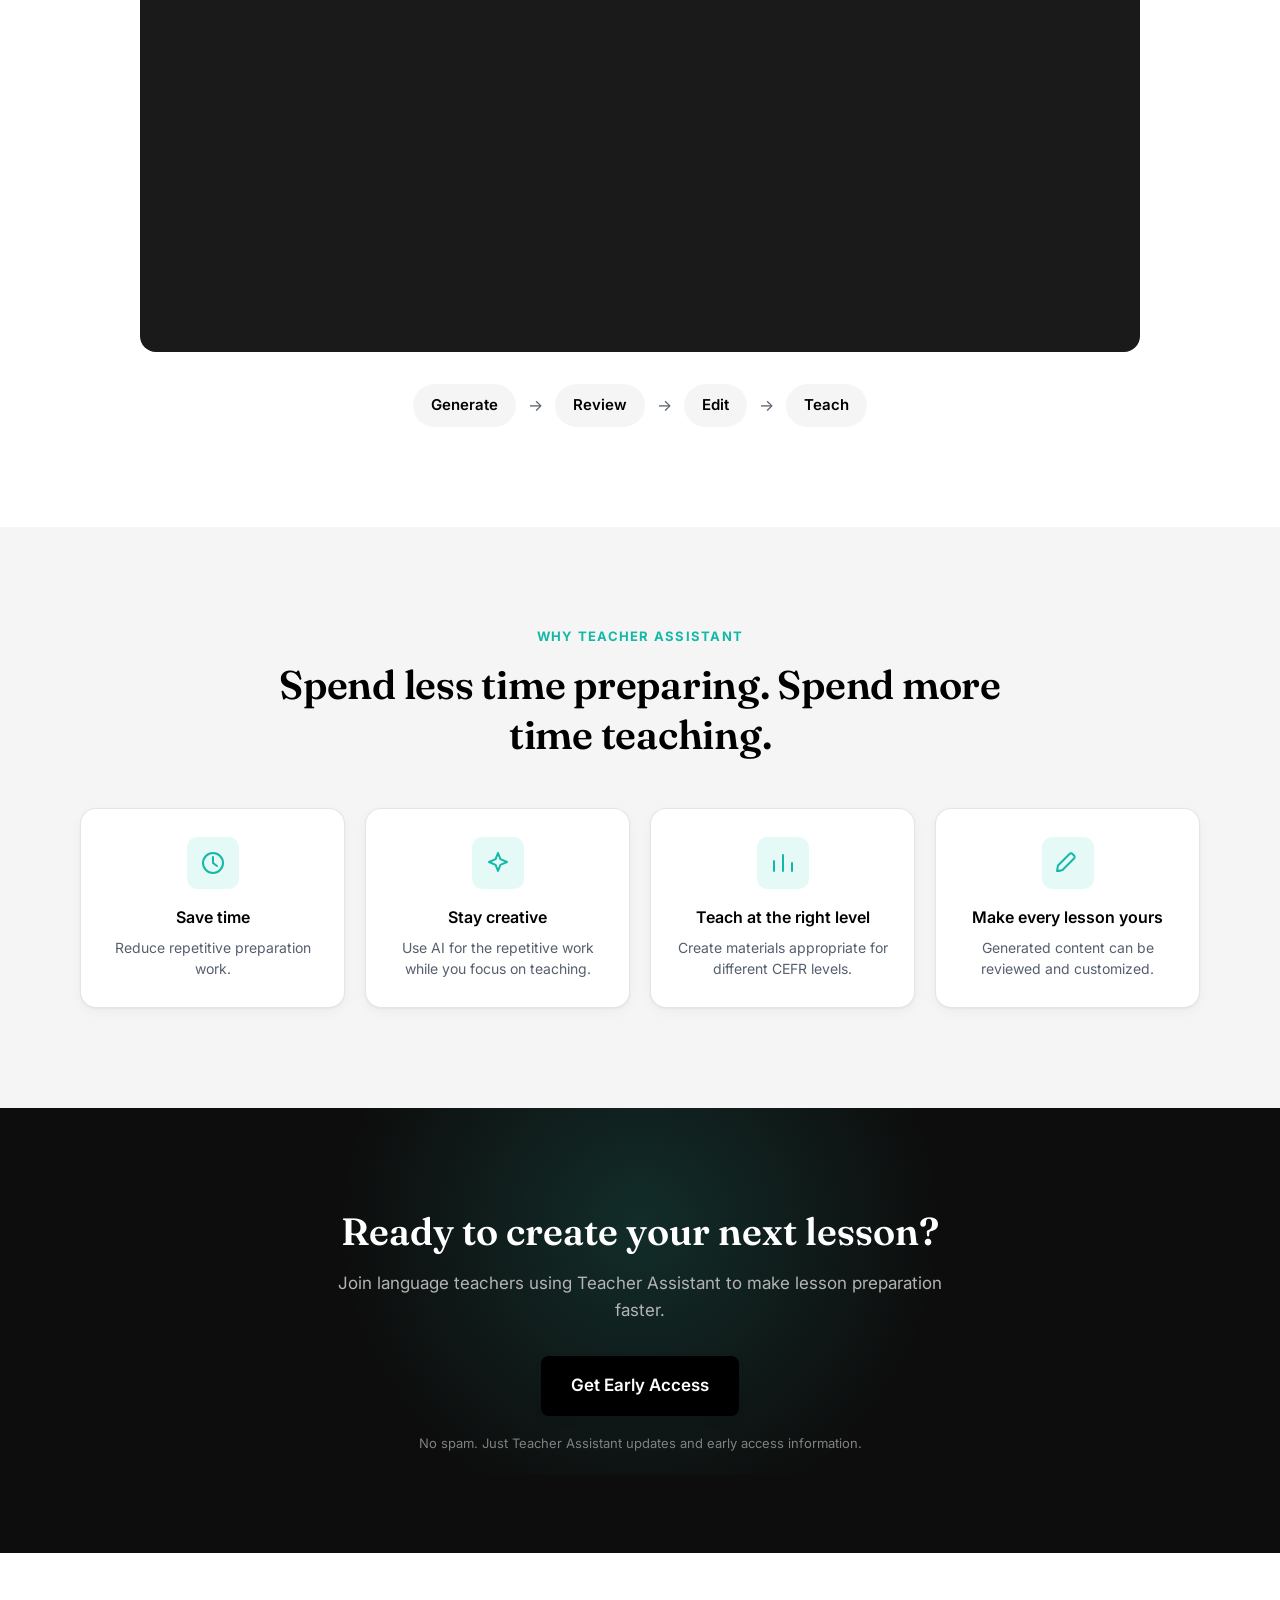
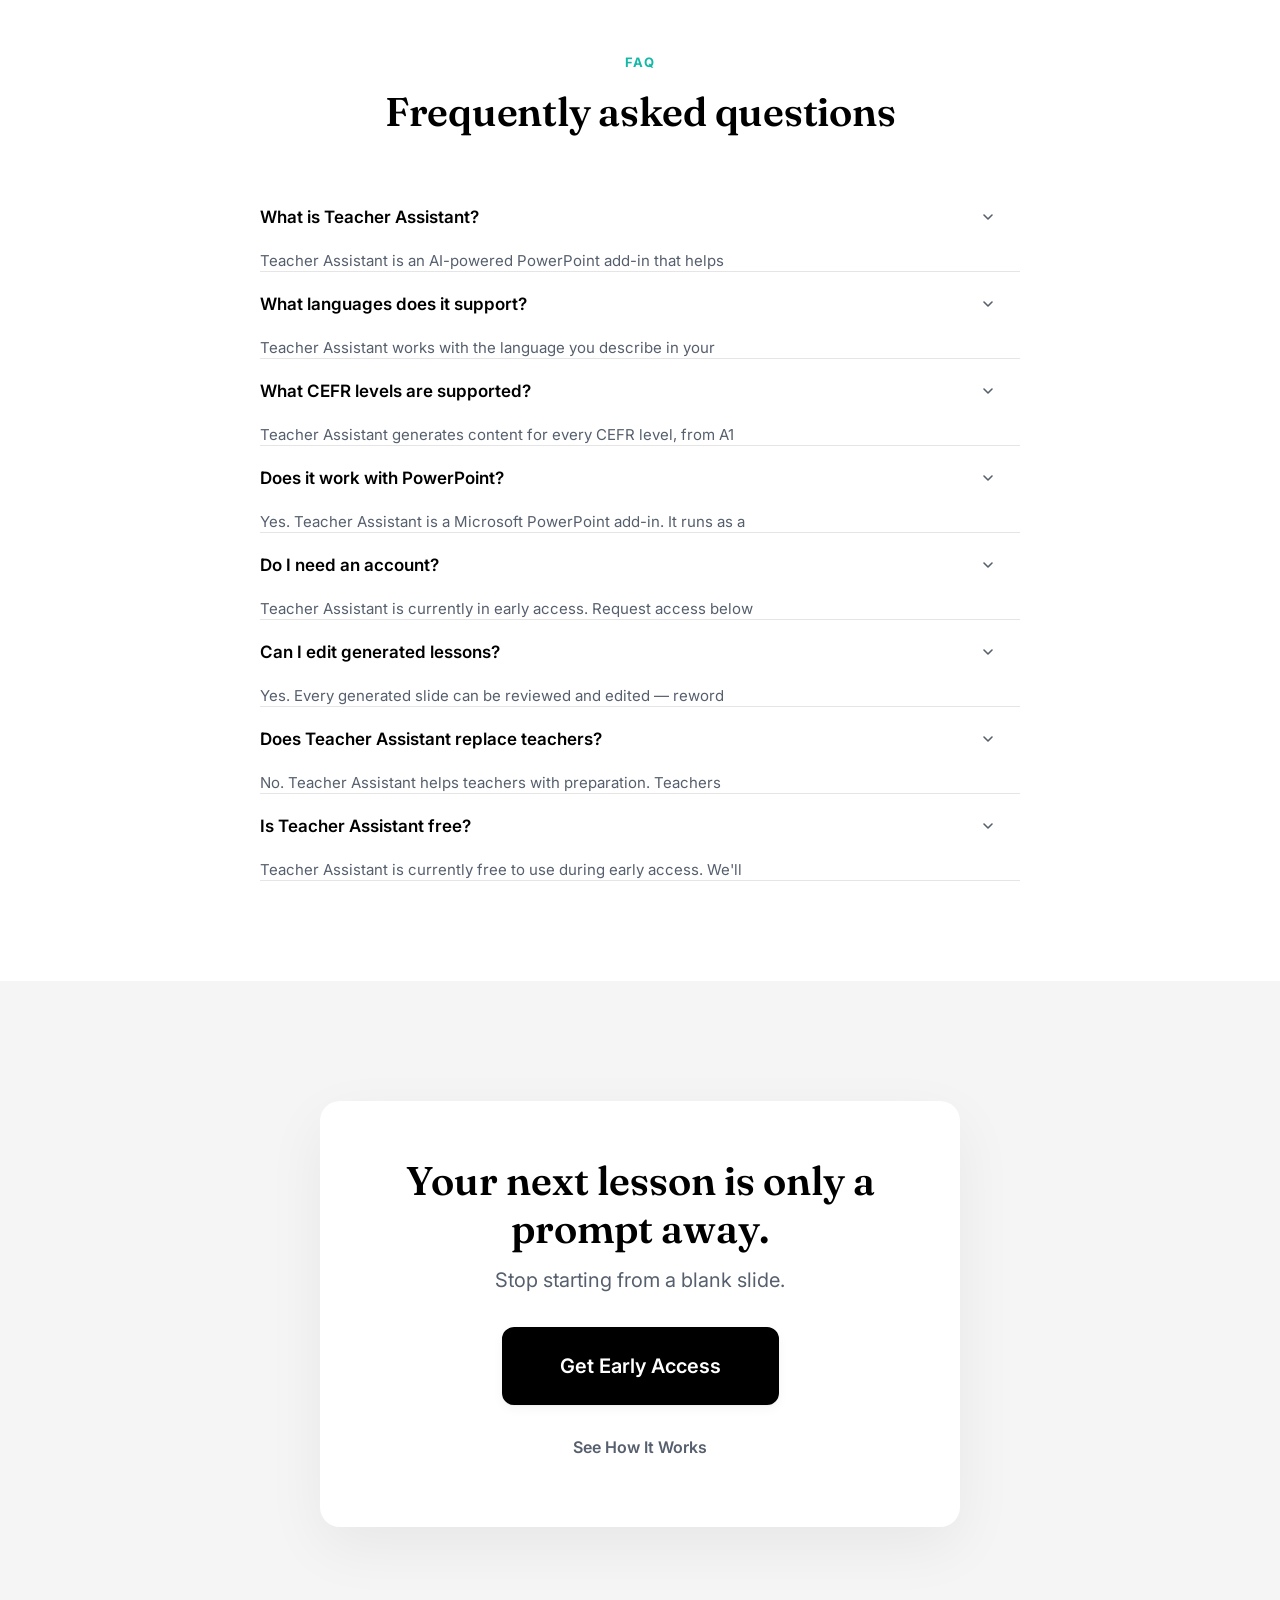
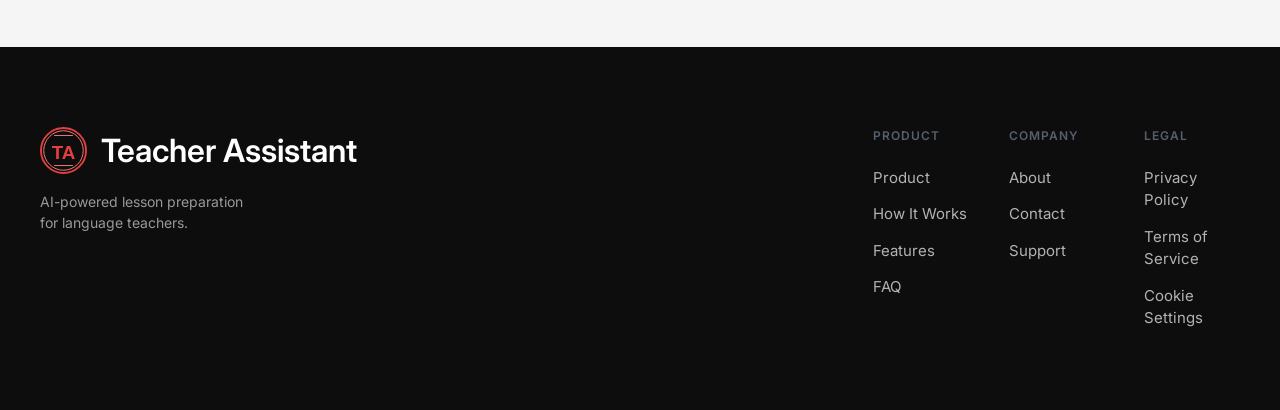
==== commit 2e84321a: "web page new version" ====
--- a/index.html
+++ b/index.html
@@ -3,451 +3,533 @@
 <head>
     <meta charset="UTF-8">
     <meta name="viewport" content="width=device-width, initial-scale=1.0">
-    <title>Teacher Assistant - AI-Powered Lesson Creator for Language Teachers</title>
+    <title>Teacher Assistant — AI Lesson Planning for Language Teachers</title>
+    <meta name="description" content="Create engaging language lessons in seconds with Teacher Assistant. Generate AI-powered teaching materials for A1–C2 levels directly in PowerPoint.">
+    <meta name="keywords" content="AI lesson planner, AI lesson generator, lesson planning for teachers, AI for language teachers, English lesson generator, PowerPoint lesson generator, CEFR lesson generator, AI teaching assistant">
+    <link rel="canonical" href="https://teacher-assistant-web.onrender.com/">
+
+    <!-- Open Graph -->
+    <meta property="og:type" content="website">
+    <meta property="og:title" content="Teacher Assistant — AI Lesson Planning for Language Teachers">
+    <meta property="og:description" content="Turn a lesson idea into ready-to-use PowerPoint teaching materials in seconds. Built for language teachers, A1–C2.">
+    <meta property="og:image" content="assets/logo-web.svg">
+    <meta name="twitter:card" content="summary">
+    <meta name="twitter:title" content="Teacher Assistant — AI Lesson Planning for Language Teachers">
+    <meta name="twitter:description" content="Turn a lesson idea into ready-to-use PowerPoint teaching materials in seconds. Built for language teachers, A1–C2.">
+
     <link rel="icon" type="image/svg+xml" href="assets/favicon.svg">
     <link rel="stylesheet" href="css/styles.css">
     <link rel="preconnect" href="https://fonts.googleapis.com">
     <link rel="preconnect" href="https://fonts.gstatic.com" crossorigin>
-    <link href="https://fonts.googleapis.com/css2?family=Inter:wght@400;500;600;700&display=swap" rel="stylesheet">
+    <link href="https://fonts.googleapis.com/css2?family=Fraunces:opsz,wght@9..144,500;9..144,600;9..144,700&family=Inter:wght@400;500;600;700&display=swap" rel="stylesheet">
+
+    <script type="application/ld+json">
+    {
+      "@context": "https://schema.org",
+      "@type": "SoftwareApplication",
+      "name": "Teacher Assistant",
+      "applicationCategory": "EducationalApplication",
+      "operatingSystem": "Microsoft PowerPoint (Windows, macOS, Web)",
+      "description": "AI-powered PowerPoint add-in that helps language teachers generate lesson materials for A1–C2 CEFR levels.",
+      "offers": {
+        "@type": "Offer",
+        "price": "0",
+        "priceCurrency": "USD",
+        "availability": "https://schema.org/LimitedAvailability"
+      }
+    }
+    </script>
 </head>
 <body>
     <!-- Header -->
     <header class="header">
         <div class="header-container">
-            <!-- Logo -->
             <a href="#" class="logo">
-                <img src="assets/logo-web.svg" alt="TA" class="logo-icon">
+                <img src="assets/logo-web.svg" alt="Teacher Assistant" class="logo-icon">
                 <span class="logo-text">Teacher Assistant</span>
             </a>
 
-            <!-- Navigation - commented out for now
             <nav class="main-nav">
                 <ul class="nav-list">
-                    <li class="nav-item">
-                        <a href="#" class="nav-link">
-                            Features
-                            <svg class="chevron" width="10" height="10" viewBox="0 0 10 10" fill="none">
-                                <path d="M2.5 4L5 6.5L7.5 4" stroke="currentColor" stroke-width="1.5" stroke-linecap="round" stroke-linejoin="round"/>
-                            </svg>
-                        </a>
-                    </li>
-                    <li class="nav-item">
-                        <a href="#" class="nav-link">
-                            For Teachers
-                            <svg class="chevron" width="10" height="10" viewBox="0 0 10 10" fill="none">
-                                <path d="M2.5 4L5 6.5L7.5 4" stroke="currentColor" stroke-width="1.5" stroke-linecap="round" stroke-linejoin="round"/>
-                            </svg>
-                        </a>
-                    </li>
-                    <li class="nav-item">
-                        <a href="#" class="nav-link">
-                            Resources
-                            <svg class="chevron" width="10" height="10" viewBox="0 0 10 10" fill="none">
-                                <path d="M2.5 4L5 6.5L7.5 4" stroke="currentColor" stroke-width="1.5" stroke-linecap="round" stroke-linejoin="round"/>
-                            </svg>
-                        </a>
-                    </li>
-                    <li class="nav-item">
-                        <a href="#" class="nav-link">Pricing</a>
-                    </li>
+                    <li class="nav-item"><a href="#showcase" class="nav-link">Product</a></li>
+                    <li class="nav-item"><a href="#how-it-works" class="nav-link">How It Works</a></li>
+                    <li class="nav-item"><a href="#features" class="nav-link">Features</a></li>
+                    <li class="nav-item"><a href="about.html" class="nav-link">About</a></li>
+                    <li class="nav-item"><a href="#faq" class="nav-link">FAQ</a></li>
                 </ul>
             </nav>
-            -->
-
-            <!-- Right Actions -->
+
             <div class="header-actions">
-               <!-- <a href="#" class="login-link">Log in</a -->
-                <a href="#" class="btn btn-primary">Get early access</a>
-            </div>
-
-            <!-- Mobile Menu Button -->
+                <a href="#" class="btn btn-primary" data-open-trial data-ab-cta data-track="cta_nav">Get Early Access</a>
+            </div>
+
             <button class="mobile-menu-btn" aria-label="Toggle menu">
                 <span></span>
                 <span></span>
                 <span></span>
             </button>
         </div>
+
+        <!-- Mobile nav panel -->
+        <nav class="mobile-nav" id="mobileNav">
+            <a href="#showcase" class="mobile-nav-link">Product</a>
+            <a href="#how-it-works" class="mobile-nav-link">How It Works</a>
+            <a href="#features" class="mobile-nav-link">Features</a>
+            <a href="about.html" class="mobile-nav-link">About</a>
+            <a href="#faq" class="mobile-nav-link">FAQ</a>
+            <a href="#" class="btn btn-primary mobile-nav-cta" data-open-trial data-ab-cta data-track="cta_nav_mobile">Get Early Access</a>
+        </nav>
     </header>
 
-    <!-- Hero Section -->
-    <section class="hero">
-        <div class="hero-background">
-            <!-- Background images will be positioned here -->
-            <div class="hero-image hero-image-1">
-                <img src="img/hero-image hero-image-1.png" alt="Design example">
-            </div>
-            <div class="hero-image hero-image-2">
-                <img src="img/hero-image hero-image-2.png" alt="Design example">
-            </div>
-            <div class="hero-image hero-image-3">
-                <img src="img/hero-image hero-image-3.png" alt="Design example">
-            </div>
-            <div class="hero-image hero-image-4">
-                <img src="img/hero-image hero-image-4.png" alt="Design example">
-            </div>
-            <div class="hero-image hero-image-5">
-                <img src="img/hero-image hero-image-5.png" alt="Design example">
-            </div>
-            <div class="hero-image hero-image-6">
-                <img src="img/hero-image hero-image-6.png" alt="Design example">
-            </div>
-        </div>
-
-        <!-- Central Card -->
-        <div class="hero-card">
-            <h1 class="hero-title">
-                <span class="typing-text">Make this</span>
-                <span class="cursor">|</span>
-            </h1>
-            <a href="#" class="btn btn-primary hero-cta">Get early access</a>
-        </div>
-
-        <!-- Carousel Controls -->
-        <div class="carousel-controls">
-            <button class="carousel-btn" aria-label="Previous">
-                <svg width="20" height="20" viewBox="0 0 20 20" fill="none">
-                    <path d="M12.5 15L7.5 10L12.5 5" stroke="currentColor" stroke-width="1.5" stroke-linecap="round" stroke-linejoin="round"/>
-                </svg>
-            </button>
-            <button class="carousel-btn carousel-btn-pause" aria-label="Pause">
-                <svg width="20" height="20" viewBox="0 0 20 20" fill="none">
-                    <rect x="6" y="5" width="3" height="10" rx="1" fill="currentColor"/>
-                    <rect x="11" y="5" width="3" height="10" rx="1" fill="currentColor"/>
-                </svg>
-            </button>
-            <button class="carousel-btn" aria-label="Next">
-                <svg width="20" height="20" viewBox="0 0 20 20" fill="none">
-                    <path d="M7.5 5L12.5 10L7.5 15" stroke="currentColor" stroke-width="1.5" stroke-linecap="round" stroke-linejoin="round"/>
-                </svg>
-            </button>
-        </div>
-
-        <!-- Tagline -->
-    </section>
-
-    <!-- Feature Video Section -->
-    <section class="feature-video-section">
-        <div class="feature-video-container">
-            <h2 class="feature-video-title">
-                Create lesson materials in minutes,<br>not hours
-            </h2>
-
-            <!-- Video Player -->
+    <!-- Hero -->
+    <section class="hero" id="hero">
+        <div class="hero-container">
+            <div class="hero-content">
+                <p class="hero-eyebrow">AI-powered lesson preparation for language teachers</p>
+                <h1 class="hero-title-main" id="heroHeadline">Create your next language lesson in seconds.<br><span class="hero-highlight">Not hours. Seconds.</span></h1>
+                <p class="hero-subtitle">Turn a lesson idea into ready-to-use teaching materials with Teacher Assistant. Generate engaging PowerPoint lessons for your students in seconds — from A1 to C2.</p>
+                <div class="hero-cta-row">
+                    <a href="#" class="btn btn-primary btn-large" id="heroCta" data-open-trial data-ab-cta data-track="cta_hero_primary">Get Early Access</a>
+                    <a href="#how-it-works" class="btn btn-text" data-track="cta_hero_secondary">See How It Works ↓</a>
+                </div>
+                <p class="hero-reassurance">
+                    <span>Built for language teachers</span>
+                    <span class="hero-reassurance-dot">•</span>
+                    <span>A1–C2</span>
+                    <span class="hero-reassurance-dot">•</span>
+                    <span>PowerPoint</span>
+                </p>
+            </div>
+
+            <div class="hero-visual">
+                <div class="mockup" id="heroMockup" aria-hidden="true">
+                    <div class="mockup-window">
+                        <div class="mockup-titlebar">
+                            <span class="mockup-dot mockup-dot-red"></span>
+                            <span class="mockup-dot mockup-dot-yellow"></span>
+                            <span class="mockup-dot mockup-dot-green"></span>
+                            <span class="mockup-titlebar-label">Teacher Assistant — PowerPoint Add-in</span>
+                        </div>
+                        <div class="mockup-body">
+                            <div class="mockup-panel" id="mockupInputPanel">
+                                <span class="mockup-label">Lesson request</span>
+                                <div class="mockup-input"><span id="mockupPrompt"></span><span class="mockup-caret">|</span></div>
+
+                                <div class="mockup-options" id="mockupOptions">
+                                    <div class="mockup-option">
+                                        <span class="mockup-option-label">Level</span>
+                                        <span class="mockup-option-value" id="mockupLevel">B1</span>
+                                    </div>
+                                    <div class="mockup-option">
+                                        <span class="mockup-option-label">Topic</span>
+                                        <span class="mockup-option-value" id="mockupTopic">Travelling</span>
+                                    </div>
+                                    <div class="mockup-option">
+                                        <span class="mockup-option-label">Lesson type</span>
+                                        <span class="mockup-option-value" id="mockupType">Vocabulary + Speaking</span>
+                                    </div>
+                                    <div class="mockup-option">
+                                        <span class="mockup-option-label">Slides</span>
+                                        <span class="mockup-option-value">10</span>
+                                    </div>
+                                </div>
+
+                                <button class="mockup-generate-btn" id="mockupGenerateBtn" tabindex="-1">
+                                    <span class="mockup-btn-label">Generate Lesson</span>
+                                    <span class="mockup-spinner" id="mockupSpinner" hidden></span>
+                                </button>
+                            </div>
+
+                            <div class="mockup-slides" id="mockupSlides" hidden></div>
+                        </div>
+                    </div>
+                    <div class="mockup-glow"></div>
+                </div>
+            </div>
+        </div>
+    </section>
+
+    <!-- Social Proof -->
+    <section class="proof" id="proof">
+        <div class="proof-container">
+            <h2 class="proof-headline">Built for teachers who don't want to spend their evenings preparing lessons.</h2>
+            <div class="proof-grid">
+                <div class="proof-card">
+                    <span class="proof-card-value">A1–C2</span>
+                    <span class="proof-card-label">Create materials for every CEFR level.</span>
+                </div>
+                <div class="proof-card">
+                    <span class="proof-card-value">Multiple languages</span>
+                    <span class="proof-card-label">Support language teaching across different languages.</span>
+                </div>
+                <div class="proof-card">
+                    <span class="proof-card-value">PowerPoint</span>
+                    <span class="proof-card-label">Create and work with lessons in the environment teachers already use.</span>
+                </div>
+                <div class="proof-card">
+                    <span class="proof-card-value">Minutes → Seconds</span>
+                    <span class="proof-card-label">Reduce repetitive lesson preparation.</span>
+                </div>
+            </div>
+        </div>
+    </section>
+
+    <!-- Problem -->
+    <section class="problem" id="problem">
+        <div class="problem-container">
+            <span class="section-eyebrow">The problem</span>
+            <h2 class="section-headline">Lesson planning shouldn't take your whole evening.</h2>
+            <div class="problem-grid">
+                <div class="problem-card">
+                    <div class="problem-icon">
+                        <svg width="28" height="28" viewBox="0 0 28 28" fill="none"><rect x="3" y="3" width="22" height="22" rx="2" stroke="currentColor" stroke-width="2"/><path d="M8 8H14" stroke="currentColor" stroke-width="2" stroke-linecap="round"/></svg>
+                    </div>
+                    <h3 class="problem-title">Starting from a blank slide</h3>
+                    <p class="problem-desc">Creating a lesson from scratch means repeatedly searching for ideas, examples, exercises and activities.</p>
+                </div>
+                <div class="problem-card">
+                    <div class="problem-icon">
+                        <svg width="28" height="28" viewBox="0 0 28 28" fill="none"><path d="M9 5a10 10 0 1 1-5.6 4.3" stroke="currentColor" stroke-width="2" stroke-linecap="round"/><path d="M3 4v6h6" stroke="currentColor" stroke-width="2" stroke-linecap="round" stroke-linejoin="round"/></svg>
+                    </div>
+                    <h3 class="problem-title">Repeating the same work</h3>
+                    <p class="problem-desc">Teachers often create similar vocabulary exercises, questions, explanations and activities again and again.</p>
+                </div>
+                <div class="problem-card">
+                    <div class="problem-icon">
+                        <svg width="28" height="28" viewBox="0 0 28 28" fill="none"><path d="M4 22V6M14 22V10M24 22V14" stroke="currentColor" stroke-width="2" stroke-linecap="round"/></svg>
+                    </div>
+                    <h3 class="problem-title">Adapting lessons to different levels</h3>
+                    <p class="problem-desc">Creating appropriate material for A1, B1 and C1 students requires additional preparation.</p>
+                </div>
+            </div>
+            <p class="problem-transition">Teacher Assistant handles the repetitive work. You stay in control of the lesson.</p>
+        </div>
+    </section>
+
+    <!-- How It Works -->
+    <section class="how-it-works" id="how-it-works">
+        <div class="how-it-works-container">
+            <span class="section-eyebrow">How it works</span>
+            <h2 class="section-headline">From idea to lesson in three steps.</h2>
+            <div class="steps-grid">
+                <div class="step-card">
+                    <span class="step-number">01</span>
+                    <h3 class="step-title">Describe</h3>
+                    <p class="step-desc">Tell Teacher Assistant what you want to teach.</p>
+                    <p class="step-example">"Create a B2 lesson about climate change with vocabulary and discussion questions."</p>
+                </div>
+                <div class="step-card">
+                    <span class="step-number">02</span>
+                    <h3 class="step-title">Generate</h3>
+                    <p class="step-desc">Teacher Assistant creates the lesson materials automatically.</p>
+                    <div class="step-visual">
+                        <span class="step-chip">Vocabulary</span>
+                        <span class="step-chip">Discussion Qs</span>
+                        <span class="step-chip">Review</span>
+                    </div>
+                </div>
+                <div class="step-card">
+                    <span class="step-number">03</span>
+                    <h3 class="step-title">Teach</h3>
+                    <p class="step-desc">Review, edit and customize the content, then use it in your lesson.</p>
+                    <div class="step-visual step-visual-check">
+                        <svg width="20" height="20" viewBox="0 0 20 20" fill="none"><circle cx="10" cy="10" r="9" fill="#2DD4BF" fill-opacity="0.15"/><path d="M6 10l2.5 2.5L14 7" stroke="#2DD4BF" stroke-width="2" stroke-linecap="round" stroke-linejoin="round"/></svg>
+                        <span>Ready to present</span>
+                    </div>
+                </div>
+            </div>
+            <div class="how-it-works-cta">
+                <a href="#" class="btn btn-primary btn-large" data-open-trial data-ab-cta data-track="cta_how_it_works">Get Early Access</a>
+            </div>
+        </div>
+    </section>
+
+    <!-- Features -->
+    <section class="features" id="features">
+        <div class="features-container">
+            <span class="section-eyebrow">Features</span>
+            <h2 class="section-headline">Everything you need to prepare better language lessons faster.</h2>
+            <div class="features-grid">
+                <div class="feature-card">
+                    <div class="feature-icon"><svg width="26" height="26" viewBox="0 0 26 26" fill="none"><path d="M13 3l2.5 6.5L22 12l-6.5 2.5L13 21l-2.5-6.5L4 12l6.5-2.5L13 3z" stroke="currentColor" stroke-width="2" stroke-linejoin="round"/></svg></div>
+                    <h3 class="feature-title">AI Lesson Generation</h3>
+                    <p class="feature-desc">Turn a simple lesson idea into structured teaching materials.</p>
+                </div>
+                <div class="feature-card">
+                    <div class="feature-icon"><svg width="26" height="26" viewBox="0 0 26 26" fill="none"><path d="M4 8l9-4 9 4-9 4-9-4z" stroke="currentColor" stroke-width="2" stroke-linejoin="round"/><path d="M8 11v5c0 1.5 2.2 3 5 3s5-1.5 5-3v-5" stroke="currentColor" stroke-width="2" stroke-linecap="round"/></svg></div>
+                    <h3 class="feature-title">CEFR Levels</h3>
+                    <p class="feature-desc">Create content appropriate for A1 · A2 · B1 · B2 · C1 · C2</p>
+                </div>
+                <div class="feature-card">
+                    <div class="feature-icon"><svg width="26" height="26" viewBox="0 0 26 26" fill="none"><rect x="3" y="3" width="8" height="8" rx="1" stroke="currentColor" stroke-width="2"/><rect x="15" y="3" width="8" height="8" rx="1" stroke="currentColor" stroke-width="2"/><rect x="3" y="15" width="8" height="8" rx="1" stroke="currentColor" stroke-width="2"/><rect x="15" y="15" width="8" height="8" rx="1" stroke="currentColor" stroke-width="2"/></svg></div>
+                    <h3 class="feature-title">Vocabulary</h3>
+                    <p class="feature-desc">Generate vocabulary explanations, examples and exercises.</p>
+                </div>
+                <div class="feature-card">
+                    <div class="feature-icon"><svg width="26" height="26" viewBox="0 0 26 26" fill="none"><path d="M4 6h18M4 13h12M4 20h8" stroke="currentColor" stroke-width="2" stroke-linecap="round"/></svg></div>
+                    <h3 class="feature-title">Grammar</h3>
+                    <p class="feature-desc">Create grammar explanations and practice activities.</p>
+                </div>
+                <div class="feature-card">
+                    <div class="feature-icon"><svg width="26" height="26" viewBox="0 0 26 26" fill="none"><path d="M4 4h13a5 5 0 0 1 0 10H9l-5 5V4z" stroke="currentColor" stroke-width="2" stroke-linejoin="round"/></svg></div>
+                    <h3 class="feature-title">Speaking Activities</h3>
+                    <p class="feature-desc">Generate questions, discussion activities and prompts.</p>
+                </div>
+                <div class="feature-card">
+                    <div class="feature-icon"><svg width="26" height="26" viewBox="0 0 26 26" fill="none"><path d="M3 5c0 0 3-2 8-2s8 2 8 2v15c0 0-3-1.5-8-1.5S3 20 3 20V5z" stroke="currentColor" stroke-width="2" stroke-linejoin="round"/><path d="M11 3v15" stroke="currentColor" stroke-width="2"/></svg></div>
+                    <h3 class="feature-title">Reading Activities</h3>
+                    <p class="feature-desc">Create reading materials and comprehension exercises.</p>
+                </div>
+                <div class="feature-card">
+                    <div class="feature-icon"><svg width="26" height="26" viewBox="0 0 26 26" fill="none"><rect x="3" y="3" width="20" height="20" rx="2" stroke="currentColor" stroke-width="2"/><path d="M8 13l3 3 7-7" stroke="currentColor" stroke-width="2" stroke-linecap="round" stroke-linejoin="round"/></svg></div>
+                    <h3 class="feature-title">Quizzes &amp; Exercises</h3>
+                    <p class="feature-desc">Generate activities that keep students engaged.</p>
+                </div>
+                <div class="feature-card">
+                    <div class="feature-icon"><svg width="26" height="26" viewBox="0 0 26 26" fill="none"><rect x="3" y="5" width="20" height="13" rx="2" stroke="currentColor" stroke-width="2"/><path d="M3 9h20" stroke="currentColor" stroke-width="2"/><rect x="7" y="21" width="12" height="2" rx="1" stroke="currentColor" stroke-width="2"/></svg></div>
+                    <h3 class="feature-title">PowerPoint Integration</h3>
+                    <p class="feature-desc">Work directly within the presentation workflow teachers already understand.</p>
+                </div>
+            </div>
+        </div>
+    </section>
+
+    <!-- Before / After -->
+    <section class="before-after" id="before-after">
+        <div class="before-after-container">
+            <span class="section-eyebrow">The transformation</span>
+            <h2 class="section-headline">From hours of preparation to a few clicks.</h2>
+            <div class="before-after-grid">
+                <div class="ba-card ba-before">
+                    <h3 class="ba-title">Traditional preparation</h3>
+                    <ul class="ba-list">
+                        <li>Search for lesson ideas</li>
+                        <li>Find appropriate examples</li>
+                        <li>Create slides</li>
+                        <li>Create exercises</li>
+                        <li>Adapt content to level</li>
+                        <li>Format everything</li>
+                        <li>Prepare activities</li>
+                    </ul>
+                    <span class="ba-time">Hours</span>
+                </div>
+                <div class="ba-arrow" aria-hidden="true">
+                    <svg width="32" height="32" viewBox="0 0 32 32" fill="none"><path d="M6 16h20M18 8l8 8-8 8" stroke="currentColor" stroke-width="2.5" stroke-linecap="round" stroke-linejoin="round"/></svg>
+                </div>
+                <div class="ba-card ba-after">
+                    <h3 class="ba-title">With Teacher Assistant</h3>
+                    <ul class="ba-list">
+                        <li>Describe your lesson</li>
+                        <li>Generate materials</li>
+                        <li>Review</li>
+                        <li>Edit</li>
+                        <li>Teach</li>
+                    </ul>
+                    <span class="ba-time ba-time-fast">Minutes</span>
+                </div>
+            </div>
+        </div>
+    </section>
+
+    <!-- Product Showcase -->
+    <section class="showcase" id="showcase">
+        <div class="showcase-container">
+            <span class="section-eyebrow">Product</span>
+            <h2 class="section-headline section-headline-tight">Your lesson. Your way.</h2>
+            <p class="showcase-subhead">Teacher Assistant gives you a starting point. You decide what goes into the classroom.</p>
+
             <div class="video-wrapper">
                 <div class="video-player">
                     <iframe
                         id="vimeo-player"
-                        data-src="https://player.vimeo.com/video/1186039329?badge=0&autopause=0&autoplay=1&muted=1&player_id=0&app_id=58479"
+                        data-src="https://player.vimeo.com/video/1186039329?badge=0&amp;autopause=0&amp;autoplay=1&amp;muted=1&amp;player_id=0&amp;app_id=58479"
                         frameborder="0"
+                        loading="lazy"
                         allow="autoplay; fullscreen; picture-in-picture; clipboard-write; encrypted-media; web-share"
                         referrerpolicy="strict-origin-when-cross-origin"
                         style="position:absolute;top:0;left:0;width:100%;height:100%;">
                     </iframe>
                 </div>
             </div>
-        </div>
-    </section>
-
-    <!-- Stats Section -->
-    <section class="stats-section">
-        <div class="stats-container">
-            <div class="stat-item">
-                <span class="stat-number">70%</span>
-                <span class="stat-label">Less prep time</span>
-            </div>
-            <div class="stat-divider"></div>
-            <div class="stat-item">
-                <span class="stat-number">A1-C2</span>
-                <span class="stat-label">All CEFR levels</span>
-            </div>
-            <div class="stat-divider"></div>
-            <div class="stat-item">
-                <span class="stat-number">6+</span>
-                <span class="stat-label">Languages supported</span>
-            </div>
-            <div class="stat-divider"></div>
-            <div class="stat-item">
-                <span class="stat-number">30 sec</span>
-                <span class="stat-label">Average generation time</span>
-            </div>
-        </div>
-    </section>
-
-    <!-- Benefits Section -->
-    <section class="systems-section">
-        <div class="systems-container">
-            <h2 class="systems-title">Everything you need to teach any language, any level</h2>
-
-            <div class="systems-cards">
-                <!-- Card 1 -->
-                <div class="system-card">
-                    <div class="system-card-icon">
-                        <svg width="32" height="32" viewBox="0 0 32 32" fill="none">
-                            <circle cx="16" cy="16" r="12" stroke="currentColor" stroke-width="2"/>
-                            <path d="M16 10V16L20 20" stroke="currentColor" stroke-width="2" stroke-linecap="round" stroke-linejoin="round"/>
-                        </svg>
-                    </div>
-                    <h3 class="system-card-title">Save 70% of your lesson prep time</h3>
-                    <p class="system-card-desc">Generate complete lesson materials in seconds instead of hours. More time teaching, less time preparing.</p>
-                </div>
-
-                <!-- Card 2 -->
-                <div class="system-card">
-                    <div class="system-card-icon">
-                        <svg width="32" height="32" viewBox="0 0 32 32" fill="none">
-                            <path d="M4 8H28M4 16H28M4 24H28" stroke="currentColor" stroke-width="2" stroke-linecap="round"/>
-                            <circle cx="10" cy="8" r="2" fill="currentColor"/>
-                            <circle cx="22" cy="16" r="2" fill="currentColor"/>
-                            <circle cx="16" cy="24" r="2" fill="currentColor"/>
-                        </svg>
-                    </div>
-                    <h3 class="system-card-title">A1 to C2, all levels covered</h3>
-                    <p class="system-card-desc">Content automatically adapted to CEFR levels. Perfect for beginners and advanced learners alike.</p>
-                </div>
-
-                <!-- Card 3 -->
-                <div class="system-card">
-                    <div class="system-card-icon">
-                        <svg width="32" height="32" viewBox="0 0 32 32" fill="none">
-                            <rect x="4" y="6" width="24" height="16" rx="2" stroke="currentColor" stroke-width="2"/>
-                            <path d="M4 10H28" stroke="currentColor" stroke-width="2"/>
-                            <rect x="8" y="24" width="16" height="4" rx="1" stroke="currentColor" stroke-width="2"/>
-                        </svg>
-                    </div>
-                    <h3 class="system-card-title">Works in PowerPoint & Google Slides</h3>
-                    <p class="system-card-desc">Generate content directly in your presentation tools. Perfect for screen sharing in online classes.</p>
-                </div>
-            </div>
-        </div>
-    </section>
-
-    <!-- Testimonial Section -->
-    <section class="testimonial-section">
-        <div class="testimonial-container">
-            <div class="testimonial-content">
-                <div class="testimonial-quote-icon">
-                    <svg width="100" height="80" viewBox="0 0 100 80" fill="none">
-                        <path d="M0 30C0 13.431 13.431 0 30 0C46.569 0 50 13.431 50 30C50 40 45 50 30 65C25 70 20 75 15 80H0V65C10 55 15 45 15 35C15 32 13 30 10 30H0V30Z" fill="#2DD4BF"/>
-                        <path d="M50 30C50 13.431 63.431 0 80 0C96.569 0 100 13.431 100 30C100 40 95 50 80 65C75 70 70 75 65 80H50V65C60 55 65 45 65 35C65 32 63 30 60 30H50V30Z" fill="#2DD4BF"/>
-                    </svg>
-                </div>
-                <blockquote class="testimonial-text">
-                    Teacher Assistant has completely transformed how I prepare my lessons. What used to take me hours now takes minutes, and my students love the variety of materials.
-                </blockquote>
-            </div>
-            <div class="testimonial-author">
-                <div class="testimonial-school">
-                    <span class="school-name">International Language Academy</span>
-                </div>
-                <div class="testimonial-person">
-                    <div class="testimonial-avatar">
-                        <img src="https://i.pravatar.cc/80?img=32" alt="Sarah Mitchell">
-                    </div>
-                    <div class="testimonial-info">
-                        <span class="testimonial-name">Sarah Mitchell</span>
-                        <span class="testimonial-title">ESL Teacher</span>
-                    </div>
-                </div>
-            </div>
-        </div>
-    </section>
-
-    <!-- Features Section -->
-    <section class="ship-section">
-        <div class="ship-container">
-            <h2 class="ship-title">AI-powered content for every lesson type</h2>
-
-            <div class="ship-content">
-                <!-- Left: Vocabulary + Grammar -->
-                <div class="ship-features">
-                    <!-- Feature 1 -->
-                    <div class="ship-feature">
-                        <div class="ship-feature-header">
-                            <span class="ship-feature-icon">
-                                <svg width="24" height="24" viewBox="0 0 24 24" fill="none">
-                                    <rect x="3" y="3" width="7" height="7" rx="1" stroke="currentColor" stroke-width="2"/>
-                                    <rect x="14" y="3" width="7" height="7" rx="1" stroke="currentColor" stroke-width="2"/>
-                                    <rect x="3" y="14" width="7" height="7" rx="1" stroke="currentColor" stroke-width="2"/>
-                                    <rect x="14" y="14" width="7" height="7" rx="1" stroke="currentColor" stroke-width="2"/>
-                                </svg>
-                            </span>
-                            <h3 class="ship-feature-title">Vocabulary Builder</h3>
-                        </div>
-                        <div class="ship-feature-body">
-                            <p class="ship-feature-desc">Generate flashcards, definitions, and example sentences for any topic. Perfect for building word lists at any CEFR level.</p>
-                        </div>
-                    </div>
-
-                    <!-- Feature 2 -->
-                    <div class="ship-feature">
-                        <div class="ship-feature-header">
-                            <span class="ship-feature-icon">
-                                <svg width="24" height="24" viewBox="0 0 24 24" fill="none">
-                                    <path d="M4 6H20M4 12H14M4 18H10" stroke="currentColor" stroke-width="2" stroke-linecap="round"/>
-                                    <path d="M16 14L18 19L20 14" stroke="currentColor" stroke-width="2" stroke-linecap="round" stroke-linejoin="round"/>
-                                </svg>
-                            </span>
-                            <h3 class="ship-feature-title">Grammar Explanations</h3>
-                        </div>
-                        <div class="ship-feature-body">
-                            <p class="ship-feature-desc">Clear explanations with examples and practice sentences. From simple tenses to complex conditionals.</p>
-                        </div>
-                    </div>
-                </div>
-
-                <!-- Right: Reading + Exercises -->
-                <div class="ship-features">
-                    <!-- Feature 3 -->
-                    <div class="ship-feature">
-                        <div class="ship-feature-header">
-                            <span class="ship-feature-icon">
-                                <svg width="24" height="24" viewBox="0 0 24 24" fill="none">
-                                    <path d="M4 5C4 5 7 3 12 3C17 3 20 5 20 5V19C20 19 17 17 12 17C7 17 4 19 4 19V5Z" stroke="currentColor" stroke-width="2" stroke-linecap="round" stroke-linejoin="round"/>
-                                    <path d="M12 3V17" stroke="currentColor" stroke-width="2"/>
-                                </svg>
-                            </span>
-                            <h3 class="ship-feature-title">Reading & Comprehension</h3>
-                        </div>
-                        <div class="ship-feature-body">
-                            <p class="ship-feature-desc">Generate level-appropriate reading passages with comprehension questions. Stories, articles, and dialogues.</p>
-                        </div>
-                    </div>
-
-                    <!-- Feature 4 -->
-                    <div class="ship-feature">
-                        <div class="ship-feature-header">
-                            <span class="ship-feature-icon">
-                                <svg width="24" height="24" viewBox="0 0 24 24" fill="none">
-                                    <rect x="4" y="4" width="16" height="16" rx="2" stroke="currentColor" stroke-width="2"/>
-                                    <path d="M8 12L11 15L16 9" stroke="currentColor" stroke-width="2" stroke-linecap="round" stroke-linejoin="round"/>
-                                </svg>
-                            </span>
-                            <h3 class="ship-feature-title">Exercises & Quizzes</h3>
-                        </div>
-                        <div class="ship-feature-body">
-                            <p class="ship-feature-desc">Multiple choice, fill-in-blanks, matching exercises. Instant assessment materials for any topic.</p>
-                        </div>
-                    </div>
-                </div>
-            </div>
-        </div>
-    </section>
-
-    <!-- Testimonial Section 2 -->
-    <section class="testimonial-section">
-        <div class="testimonial-container">
-            <div class="testimonial-content">
-                <div class="testimonial-quote-icon">
-                    <svg width="100" height="80" viewBox="0 0 100 80" fill="none">
-                        <path d="M0 30C0 13.431 13.431 0 30 0C46.569 0 50 13.431 50 30C50 40 45 50 30 65C25 70 20 75 15 80H0V65C10 55 15 45 15 35C15 32 13 30 10 30H0V30Z" fill="#2DD4BF"/>
-                        <path d="M50 30C50 13.431 63.431 0 80 0C96.569 0 100 13.431 100 30C100 40 95 50 80 65C75 70 70 75 65 80H50V65C60 55 65 45 65 35C65 32 63 30 60 30H50V30Z" fill="#2DD4BF"/>
-                    </svg>
-                </div>
-                <blockquote class="testimonial-text">
-                    Finally, a tool that understands what language teachers actually need. The CEFR-aligned content is spot on, and I can create a week's worth of materials in one sitting.
-                </blockquote>
-            </div>
-            <div class="testimonial-author">
-                <div class="testimonial-school">
-                    <span class="school-name">Berlin Language School</span>
-                </div>
-                <div class="testimonial-person">
-                    <div class="testimonial-avatar">
-                        <img src="https://i.pravatar.cc/80?img=11" alt="Marcus Weber">
-                    </div>
-                    <div class="testimonial-info">
-                        <span class="testimonial-name">Marcus Weber</span>
-                        <span class="testimonial-title">German Teacher</span>
-                    </div>
-                </div>
-            </div>
-        </div>
-    </section>
-
-    <!-- Languages CTA Section -->
-    <section class="languages-section">
-        <div class="languages-background">
-            <!-- Floating language boxes -->
-            <div class="lang-box lang-box-1">
-                <p>Join thousands of language teachers worldwide</p>
-            </div>
-            <div class="lang-box lang-box-2">
-                <p>Schließen Sie sich Tausenden von Sprachlehrern weltweit an</p>
-            </div>
-            <div class="lang-box lang-box-3">
-                <p>Únete a miles de profesores de idiomas en todo el mundo</p>
-            </div>
-            <div class="lang-box lang-box-4">
-                <p>Rejoignez des milliers de professeurs de langues dans le monde</p>
-            </div>
-            <div class="lang-box lang-box-5">
-                <p>Unisciti a migliaia di insegnanti di lingue in tutto il mondo</p>
-            </div>
-            <div class="lang-box lang-box-6">
-                <p>Junte-se a milhares de professores de idiomas em todo o mundo</p>
-            </div>
-            <div class="lang-box lang-box-7">
-                <p>世界中の何千人もの語学教師に加わりましょう</p>
-            </div>
-            <div class="lang-box lang-box-8">
-                <p>Dünya genelinde binlerce dil öğretmenine katılın</p>
-            </div>
-        </div>
-
-        <!-- Central Content -->
+
+            <div class="showcase-flow">
+                <span class="showcase-flow-step">Generate</span>
+                <span class="showcase-flow-arrow">→</span>
+                <span class="showcase-flow-step">Review</span>
+                <span class="showcase-flow-arrow">→</span>
+                <span class="showcase-flow-step">Edit</span>
+                <span class="showcase-flow-arrow">→</span>
+                <span class="showcase-flow-step">Teach</span>
+            </div>
+        </div>
+    </section>
+
+    <!-- Benefits -->
+    <section class="benefits" id="benefits">
+        <div class="benefits-container">
+            <span class="section-eyebrow">Why Teacher Assistant</span>
+            <h2 class="section-headline">Spend less time preparing. Spend more time teaching.</h2>
+            <div class="benefits-grid">
+                <div class="benefit-card">
+                    <div class="benefit-icon"><svg width="26" height="26" viewBox="0 0 26 26" fill="none"><circle cx="13" cy="13" r="10" stroke="currentColor" stroke-width="2"/><path d="M13 7v6l4 3" stroke="currentColor" stroke-width="2" stroke-linecap="round" stroke-linejoin="round"/></svg></div>
+                    <h3 class="benefit-title">Save time</h3>
+                    <p class="benefit-desc">Reduce repetitive preparation work.</p>
+                </div>
+                <div class="benefit-card">
+                    <div class="benefit-icon"><svg width="26" height="26" viewBox="0 0 26 26" fill="none"><path d="M13 3l2.4 6.2L22 12l-6.6 2.8L13 21l-2.4-6.2L4 12l6.6-2.8L13 3z" stroke="currentColor" stroke-width="2" stroke-linejoin="round"/></svg></div>
+                    <h3 class="benefit-title">Stay creative</h3>
+                    <p class="benefit-desc">Use AI for the repetitive work while you focus on teaching.</p>
+                </div>
+                <div class="benefit-card">
+                    <div class="benefit-icon"><svg width="26" height="26" viewBox="0 0 26 26" fill="none"><path d="M4 21V11M13 21V5M22 21v-8" stroke="currentColor" stroke-width="2" stroke-linecap="round"/></svg></div>
+                    <h3 class="benefit-title">Teach at the right level</h3>
+                    <p class="benefit-desc">Create materials appropriate for different CEFR levels.</p>
+                </div>
+                <div class="benefit-card">
+                    <div class="benefit-icon"><svg width="26" height="26" viewBox="0 0 26 26" fill="none"><path d="M4 21l3.5-1L19 8.5a2 2 0 0 0 0-3l-1.5-1.5a2 2 0 0 0-3 0L3 15.5 2 21l2-.2z" stroke="currentColor" stroke-width="2" stroke-linejoin="round"/></svg></div>
+                    <h3 class="benefit-title">Make every lesson yours</h3>
+                    <p class="benefit-desc">Generated content can be reviewed and customized.</p>
+                </div>
+            </div>
+        </div>
+    </section>
+
+    <!-- Early Access Conversion -->
+    <section class="early-access" id="early-access">
+        <div class="early-access-container">
+            <h2 class="early-access-headline">Ready to create your next lesson?</h2>
+            <p class="early-access-subhead">Join language teachers using Teacher Assistant to make lesson preparation faster.</p>
+            <a href="#" class="btn btn-primary btn-large" data-open-trial data-ab-cta data-track="cta_early_access">Get Early Access</a>
+            <p class="early-access-note">No spam. Just Teacher Assistant updates and early access information.</p>
+        </div>
+    </section>
+
+    <!-- FAQ -->
+    <section class="faq" id="faq">
+        <div class="faq-container">
+            <span class="section-eyebrow">FAQ</span>
+            <h2 class="section-headline">Frequently asked questions</h2>
+            <div class="faq-list">
+                <div class="faq-item">
+                    <button class="faq-question" aria-expanded="false">
+                        <span>What is Teacher Assistant?</span>
+                        <svg class="faq-chevron" width="16" height="16" viewBox="0 0 16 16" fill="none"><path d="M4 6l4 4 4-4" stroke="currentColor" stroke-width="1.6" stroke-linecap="round" stroke-linejoin="round"/></svg>
+                    </button>
+                    <div class="faq-answer">
+                        <p>Teacher Assistant is an AI-powered PowerPoint add-in that helps language teachers create lesson materials faster. Describe the lesson you want to teach, and it generates ready-to-use slides — vocabulary, grammar, reading, speaking activities and more — directly inside your presentation.</p>
+                    </div>
+                </div>
+                <div class="faq-item">
+                    <button class="faq-question" aria-expanded="false">
+                        <span>What languages does it support?</span>
+                        <svg class="faq-chevron" width="16" height="16" viewBox="0 0 16 16" fill="none"><path d="M4 6l4 4 4-4" stroke="currentColor" stroke-width="1.6" stroke-linecap="round" stroke-linejoin="round"/></svg>
+                    </button>
+                    <div class="faq-answer">
+                        <p>Teacher Assistant works with the language you describe in your request. It's most commonly used for English, Spanish, French, German and Italian lessons, and can generate materials in other languages too.</p>
+                    </div>
+                </div>
+                <div class="faq-item">
+                    <button class="faq-question" aria-expanded="false">
+                        <span>What CEFR levels are supported?</span>
+                        <svg class="faq-chevron" width="16" height="16" viewBox="0 0 16 16" fill="none"><path d="M4 6l4 4 4-4" stroke="currentColor" stroke-width="1.6" stroke-linecap="round" stroke-linejoin="round"/></svg>
+                    </button>
+                    <div class="faq-answer">
+                        <p>Teacher Assistant generates content for every CEFR level, from A1 (beginner) to C2 (proficient).</p>
+                    </div>
+                </div>
+                <div class="faq-item">
+                    <button class="faq-question" aria-expanded="false">
+                        <span>Does it work with PowerPoint?</span>
+                        <svg class="faq-chevron" width="16" height="16" viewBox="0 0 16 16" fill="none"><path d="M4 6l4 4 4-4" stroke="currentColor" stroke-width="1.6" stroke-linecap="round" stroke-linejoin="round"/></svg>
+                    </button>
+                    <div class="faq-answer">
+                        <p>Yes. Teacher Assistant is a Microsoft PowerPoint add-in. It runs as a sidebar inside PowerPoint (desktop and web) and inserts generated slides directly into your open presentation, matching your deck's theme and fonts.</p>
+                    </div>
+                </div>
+                <div class="faq-item">
+                    <button class="faq-question" aria-expanded="false">
+                        <span>Do I need an account?</span>
+                        <svg class="faq-chevron" width="16" height="16" viewBox="0 0 16 16" fill="none"><path d="M4 6l4 4 4-4" stroke="currentColor" stroke-width="1.6" stroke-linecap="round" stroke-linejoin="round"/></svg>
+                    </button>
+                    <div class="faq-answer">
+                        <p>Teacher Assistant is currently in early access. Request access below and we'll send you an install link — there's no separate account or subscription to set up first.</p>
+                    </div>
+                </div>
+                <div class="faq-item">
+                    <button class="faq-question" aria-expanded="false">
+                        <span>Can I edit generated lessons?</span>
+                        <svg class="faq-chevron" width="16" height="16" viewBox="0 0 16 16" fill="none"><path d="M4 6l4 4 4-4" stroke="currentColor" stroke-width="1.6" stroke-linecap="round" stroke-linejoin="round"/></svg>
+                    </button>
+                    <div class="faq-answer">
+                        <p>Yes. Every generated slide can be reviewed and edited — reword content, swap examples, or ask Teacher Assistant to adjust a single slide — before you insert it into your presentation.</p>
+                    </div>
+                </div>
+                <div class="faq-item">
+                    <button class="faq-question" aria-expanded="false">
+                        <span>Does Teacher Assistant replace teachers?</span>
+                        <svg class="faq-chevron" width="16" height="16" viewBox="0 0 16 16" fill="none"><path d="M4 6l4 4 4-4" stroke="currentColor" stroke-width="1.6" stroke-linecap="round" stroke-linejoin="round"/></svg>
+                    </button>
+                    <div class="faq-answer">
+                        <p>No. Teacher Assistant helps teachers with preparation. Teachers remain responsible for reviewing, adapting and delivering the material.</p>
+                    </div>
+                </div>
+                <div class="faq-item">
+                    <button class="faq-question" aria-expanded="false">
+                        <span>Is Teacher Assistant free?</span>
+                        <svg class="faq-chevron" width="16" height="16" viewBox="0 0 16 16" fill="none"><path d="M4 6l4 4 4-4" stroke="currentColor" stroke-width="1.6" stroke-linecap="round" stroke-linejoin="round"/></svg>
+                    </button>
+                    <div class="faq-answer">
+                        <p>Teacher Assistant is currently free to use during early access. We'll clearly communicate any pricing changes before they take effect.</p>
+                    </div>
+                </div>
+            </div>
+        </div>
+    </section>
+
+    <!-- Final CTA -->
+    <section class="languages-section final-cta-section">
         <div class="languages-center">
-            <a href="#" class="btn btn-primary languages-cta">Get early access</a>
+            <h2 class="languages-title">Your next lesson is only a prompt away.</h2>
+            <p class="languages-subtitle">Stop starting from a blank slide.</p>
+            <a href="#" class="btn btn-primary languages-cta" data-open-trial data-ab-cta data-track="cta_final">Get Early Access</a>
+            <a href="#how-it-works" class="btn btn-text final-secondary-cta">See How It Works</a>
         </div>
     </section>
 
     <!-- Footer -->
     <footer class="footer">
         <div class="footer-container">
-            <!-- Logo & Social -->
             <div class="footer-brand">
-                <a href="#" class="footer-logo">
+                <a href="index.html" class="footer-logo">
                     <img src="assets/logo-web.svg" alt="TA" class="logo-icon">
                     Teacher Assistant
                 </a>
-                <!-- <div class="footer-social">
-                    <a href="#" class="social-link" aria-label="X">
-                        <svg width="20" height="20" viewBox="0 0 24 24" fill="currentColor">
-                            <path d="M18.244 2.25h3.308l-7.227 8.26 8.502 11.24H16.17l-5.214-6.817L4.99 21.75H1.68l7.73-8.835L1.254 2.25H8.08l4.713 6.231zm-1.161 17.52h1.833L7.084 4.126H5.117z"/>
-                        </svg>
-                    </a>
-                    <a href="#" class="social-link" aria-label="YouTube">
-                        <svg width="20" height="20" viewBox="0 0 24 24" fill="currentColor">
-                            <path d="M23.498 6.186a3.016 3.016 0 0 0-2.122-2.136C19.505 3.545 12 3.545 12 3.545s-7.505 0-9.377.505A3.017 3.017 0 0 0 .502 6.186C0 8.07 0 12 0 12s0 3.93.502 5.814a3.016 3.016 0 0 0 2.122 2.136c1.871.505 9.376.505 9.376.505s7.505 0 9.377-.505a3.015 3.015 0 0 0 2.122-2.136C24 15.93 24 12 24 12s0-3.93-.502-5.814zM9.545 15.568V8.432L15.818 12l-6.273 3.568z"/>
-                        </svg>
-                    </a>
-                    <a href="#" class="social-link" aria-label="LinkedIn">
-                        <svg width="20" height="20" viewBox="0 0 24 24" fill="currentColor">
-                            <path d="M20.447 20.452h-3.554v-5.569c0-1.328-.027-3.037-1.852-3.037-1.853 0-2.136 1.445-2.136 2.939v5.667H9.351V9h3.414v1.561h.046c.477-.9 1.637-1.85 3.37-1.85 3.601 0 4.267 2.37 4.267 5.455v6.286zM5.337 7.433c-1.144 0-2.063-.926-2.063-2.065 0-1.138.92-2.063 2.063-2.063 1.14 0 2.064.925 2.064 2.063 0 1.139-.925 2.065-2.064 2.065zm1.782 13.019H3.555V9h3.564v11.452zM22.225 0H1.771C.792 0 0 .774 0 1.729v20.542C0 23.227.792 24 1.771 24h20.451C23.2 24 24 23.227 24 22.271V1.729C24 .774 23.2 0 22.222 0h.003z"/>
-                        </svg>
-                    </a>
-                    <a href="#" class="social-link" aria-label="Facebook">
-                        <svg width="20" height="20" viewBox="0 0 24 24" fill="currentColor">
-                            <path d="M24 12.073c0-6.627-5.373-12-12-12s-12 5.373-12 12c0 5.99 4.388 10.954 10.125 11.854v-8.385H7.078v-3.47h3.047V9.43c0-3.007 1.792-4.669 4.533-4.669 1.312 0 2.686.235 2.686.235v2.953H15.83c-1.491 0-1.956.925-1.956 1.874v2.25h3.328l-.532 3.47h-2.796v8.385C19.612 23.027 24 18.062 24 12.073z"/>
-                        </svg>
-                    </a>
-                </div> -->
-            </div>
-
-            <!-- Footer Links -->
+                <p class="footer-tagline">AI-powered lesson preparation for language teachers.</p>
+            </div>
+
             <div class="footer-links">
-                <!-- Company Column -->
+                <div class="footer-column">
+                    <h4 class="footer-heading">Product</h4>
+                    <ul class="footer-list">
+                        <li><a href="index.html#showcase">Product</a></li>
+                        <li><a href="index.html#how-it-works">How It Works</a></li>
+                        <li><a href="index.html#features">Features</a></li>
+                        <li><a href="index.html#faq">FAQ</a></li>
+                    </ul>
+                </div>
                 <div class="footer-column">
                     <h4 class="footer-heading">Company</h4>
                     <ul class="footer-list">
-                        <li><a href="about.html">About Us</a></li>
-                        <li><a href="careers.html">Careers</a></li>
+                        <li><a href="about.html">About</a></li>
                         <li><a href="contact.html">Contact</a></li>
                         <li><a href="support.html">Support</a></li>
                     </ul>
+                </div>
+                <div class="footer-column">
                     <h4 class="footer-heading">Legal</h4>
                     <ul class="footer-list">
                         <li><a href="privacy-policy.html">Privacy Policy</a></li>
-                        <li><a href="legal-notice.html">Legal Notice</a></li>
+                        <li><a href="legal-notice.html">Terms of Service</a></li>
                         <li><a href="#" id="footerCookieSettings">Cookie Settings</a></li>
                     </ul>
                 </div>
@@ -521,7 +603,7 @@
         <div class="trial-modal-content">
             <button class="trial-modal-close" id="trialModalClose">&times;</button>
 
-            <p class="trial-eyebrow">Free trial &middot; No credit card required</p>
+            <p class="trial-eyebrow">Free during early access &middot; No credit card required</p>
             <h2 class="trial-title">Get early access</h2>
 
             <div id="trialFormWrap">
@@ -538,6 +620,18 @@
                             <span class="trial-field-error" id="trial-err-email"></span>
                         </div>
                     </div>
+                    <div class="trial-field">
+                        <label for="trialLanguage">What language do you teach? <span class="trial-optional">(optional)</span></label>
+                        <select id="trialLanguage">
+                            <option value="">Select a language</option>
+                            <option value="English">English</option>
+                            <option value="German">German</option>
+                            <option value="Spanish">Spanish</option>
+                            <option value="French">French</option>
+                            <option value="Italian">Italian</option>
+                            <option value="Other">Other</option>
+                        </select>
+                    </div>
                     <ul class="trial-trust">
                         <li>
                             <svg width="16" height="16" viewBox="0 0 16 16" fill="none">
@@ -551,14 +645,14 @@
                                 <circle cx="8" cy="8" r="7" fill="#2DD4BF" fill-opacity="0.15"/>
                                 <path d="M4.5 8.5L6.5 10.5L11.5 5.5" stroke="#2DD4BF" stroke-width="1.5" stroke-linecap="round" stroke-linejoin="round"/>
                             </svg>
-                            A1–C2, 6+ languages supported
+                            A1–C2, multiple languages supported
                         </li>
                         <li>
                             <svg width="16" height="16" viewBox="0 0 16 16" fill="none">
                                 <circle cx="8" cy="8" r="7" fill="#2DD4BF" fill-opacity="0.15"/>
                                 <path d="M4.5 8.5L6.5 10.5L11.5 5.5" stroke="#2DD4BF" stroke-width="1.5" stroke-linecap="round" stroke-linejoin="round"/>
                             </svg>
-                            Trusted by language teachers
+                            Built for language teachers
                         </li>
                     </ul>
                     <p class="trial-form-error" id="trialFormError" hidden></p>
@@ -578,12 +672,57 @@
                 </div>
                 <h3 class="trial-success-title">You're in! Check your inbox.</h3>
                 <p class="trial-success-text">We've sent the install link to <strong id="trialSuccessEmail"></strong>. It takes about 2 minutes to set up.</p>
+
+                <div class="trial-survey" id="trialSurvey">
+                    <p class="trial-survey-intro">Quick question (20 seconds, optional) — helps us build the right thing:</p>
+
+                    <div class="trial-survey-step" data-survey-step="level">
+                        <p class="trial-survey-question">What level do you teach most often?</p>
+                        <div class="trial-survey-chips" data-survey-field="level">
+                            <button type="button" class="trial-chip">A1</button>
+                            <button type="button" class="trial-chip">A2</button>
+                            <button type="button" class="trial-chip">B1</button>
+                            <button type="button" class="trial-chip">B2</button>
+                            <button type="button" class="trial-chip">C1</button>
+                            <button type="button" class="trial-chip">C2</button>
+                            <button type="button" class="trial-chip">Multiple levels</button>
+                        </div>
+                    </div>
+
+                    <div class="trial-survey-step" data-survey-step="prep-time" hidden>
+                        <p class="trial-survey-question">How much time do you spend preparing lessons each week?</p>
+                        <div class="trial-survey-chips" data-survey-field="prep-time">
+                            <button type="button" class="trial-chip">Less than 2 hours</button>
+                            <button type="button" class="trial-chip">2–5 hours</button>
+                            <button type="button" class="trial-chip">5–10 hours</button>
+                            <button type="button" class="trial-chip">More than 10 hours</button>
+                        </div>
+                    </div>
+
+                    <div class="trial-survey-step" data-survey-step="wants" hidden>
+                        <p class="trial-survey-question">What would you most like Teacher Assistant to help you create?</p>
+                        <div class="trial-survey-chips" data-survey-field="wants">
+                            <button type="button" class="trial-chip">Complete lessons</button>
+                            <button type="button" class="trial-chip">Vocabulary</button>
+                            <button type="button" class="trial-chip">Grammar</button>
+                            <button type="button" class="trial-chip">Exercises</button>
+                            <button type="button" class="trial-chip">Quizzes</button>
+                            <button type="button" class="trial-chip">Speaking activities</button>
+                            <button type="button" class="trial-chip">Reading activities</button>
+                            <button type="button" class="trial-chip">Homework</button>
+                        </div>
+                    </div>
+
+                    <p class="trial-survey-thanks" id="trialSurveyThanks" hidden>Thanks — that really helps.</p>
+                    <button type="button" class="trial-survey-skip" id="trialSurveySkip">Skip</button>
+                </div>
+
                 <button class="trial-success-reset" id="trialReset">Send to a different email</button>
             </div>
         </div>
     </div>
 
     <script src="https://player.vimeo.com/api/player.js"></script>
-    <script src="js/main.js"></script>
+    <script src="js/main.js" defer></script>
 </body>
 </html>
--- a/css/styles.css
+++ b/css/styles.css
@@ -5,19 +5,28 @@
     /* Colors */
     --color-black: #000000;
     --color-white: #ffffff;
-    --color-gray: #697485;
+    --color-gray: #565f6d;
     --color-gray-light: #f5f5f5;
     --color-border: rgba(0, 0, 0, 0.1);
 
-    /* Figma brand colors */
-    --color-figma-red: #F24E1E;
-    --color-figma-orange: #FF7262;
-    --color-figma-purple: #A259FF;
-    --color-figma-blue: #1ABCFE;
-    --color-figma-green: #0ACF83;
+    /* Accent */
+    --color-accent: #2DD4BF;
+    --color-accent-dark: #14b8a6;
+    --color-accent-tint: rgba(45, 212, 191, 0.12);
+
+    /* Radius scale */
+    --radius-sm: 10px;
+    --radius-md: 16px;
+    --radius-lg: 24px;
+
+    /* Shadow scale */
+    --shadow-sm: 0 1px 2px rgba(0, 0, 0, 0.04), 0 4px 12px rgba(0, 0, 0, 0.04);
+    --shadow-md: 0 8px 24px rgba(0, 0, 0, 0.08);
+    --shadow-lg: 0 24px 60px rgba(0, 0, 0, 0.12);
 
     /* Typography */
     --font-family: 'Inter', -apple-system, BlinkMacSystemFont, 'Segoe UI', Roboto, sans-serif;
+    --font-display: 'Fraunces', Georgia, 'Times New Roman', serif;
 
     /* Spacing */
     --header-height: 81px;
@@ -37,8 +46,15 @@
 
 html {
     font-size: 16px;
+    scroll-behavior: smooth;
     -webkit-font-smoothing: antialiased;
     -moz-osx-font-smoothing: grayscale;
+}
+
+@media (prefers-reduced-motion: reduce) {
+    html {
+        scroll-behavior: auto;
+    }
 }
 
 body {
@@ -83,6 +99,12 @@
     background-color: var(--color-white);
     z-index: 1000;
     border-bottom: 1px solid var(--color-border);
+    transition: box-shadow var(--transition-normal), border-color var(--transition-normal);
+}
+
+.header.is-scrolled {
+    border-bottom-color: transparent;
+    box-shadow: var(--shadow-sm);
 }
 
 .header-container {
@@ -158,7 +180,7 @@
 
 /* Header Actions */
 .header-actions {
-    display: none;
+    display: flex;
     align-items: center;
     gap: 12px;
 }
@@ -204,11 +226,36 @@
     background-color: var(--color-black);
     color: var(--color-white);
     border: 2px solid var(--color-black);
+    box-shadow: var(--shadow-sm);
+    transition: all var(--transition-fast);
 }
 
 .btn-primary:hover {
     background-color: #333;
     border-color: #333;
+    transform: translateY(-2px);
+    box-shadow: var(--shadow-md);
+}
+
+.btn-primary:active {
+    transform: translateY(0);
+    box-shadow: var(--shadow-sm);
+}
+
+.btn-large {
+    padding: 15px 28px;
+    font-size: 1.0625rem;
+}
+
+.btn-text {
+    padding: 10px 4px;
+    color: var(--color-black);
+    font-weight: 600;
+    border-bottom: 2px solid transparent;
+}
+
+.btn-text:hover {
+    border-bottom-color: var(--color-black);
 }
 
 /* Mobile Menu Button */
@@ -231,126 +278,210 @@
     transition: all var(--transition-fast);
 }
 
+.mobile-menu-btn.active span:nth-child(1) {
+    transform: translateY(7px) rotate(45deg);
+}
+
+.mobile-menu-btn.active span:nth-child(2) {
+    opacity: 0;
+}
+
+.mobile-menu-btn.active span:nth-child(3) {
+    transform: translateY(-7px) rotate(-45deg);
+}
+
+/* Mobile nav panel */
+.mobile-nav {
+    display: none;
+    flex-direction: column;
+    background-color: var(--color-white);
+    border-bottom: 1px solid var(--color-border);
+    padding: 8px 24px 20px;
+}
+
+.mobile-nav.active {
+    display: flex;
+}
+
+.mobile-nav-link {
+    padding: 14px 0;
+    font-size: 1.0625rem;
+    font-weight: 500;
+    color: var(--color-black);
+    border-bottom: 1px solid var(--color-border);
+}
+
+.mobile-nav-cta {
+    margin-top: 16px;
+    justify-content: center;
+}
+
 /* ================================
    Hero Section
    ================================ */
 .hero {
     position: relative;
-    min-height: 100vh;
-    padding-top: var(--header-height);
+    padding: calc(var(--header-height) + 56px) 24px 80px;
+    background: linear-gradient(180deg, #f7fefd 0%, #ffffff 55%);
+    overflow: hidden;
+}
+
+.hero-container {
+    max-width: 1280px;
+    margin: 0 auto;
+    display: grid;
+    grid-template-columns: 1fr;
+    gap: 56px;
+    align-items: center;
+}
+
+.hero-content {
+    max-width: 640px;
+}
+
+.hero-eyebrow {
+    font-size: 0.875rem;
+    font-weight: 600;
+    color: var(--color-accent-dark);
+    text-transform: uppercase;
+    letter-spacing: 0.5px;
+    margin-bottom: 18px;
+}
+
+.hero-title-main {
+    font-family: var(--font-display);
+    font-size: 2.75rem;
+    font-weight: 600;
+    line-height: 1.1;
+    color: var(--color-black);
+    margin-bottom: 22px;
+    letter-spacing: -0.5px;
+}
+
+.hero-highlight {
+    color: var(--color-accent-dark);
+}
+
+.hero-subtitle {
+    font-size: 1.125rem;
+    line-height: 1.6;
+    color: var(--color-gray);
+    margin-bottom: 32px;
+    max-width: 540px;
+}
+
+.hero-cta-row {
+    display: flex;
+    align-items: center;
+    flex-wrap: wrap;
+    gap: 24px;
+    margin-bottom: 24px;
+}
+
+.hero-reassurance {
+    font-size: 0.875rem;
+    font-weight: 500;
+    color: var(--color-gray);
+    display: flex;
+    gap: 8px;
+    flex-wrap: wrap;
+}
+
+.hero-reassurance-dot {
+    color: var(--color-border);
+}
+
+/* Hero product mockup */
+.hero-visual {
+    display: flex;
+    justify-content: center;
+}
+
+.mockup {
+    position: relative;
+    width: 100%;
+    max-width: 480px;
+}
+
+.mockup-glow {
+    position: absolute;
+    inset: -40px;
+    background: radial-gradient(circle at 50% 30%, rgba(45, 212, 191, 0.16), transparent 70%);
+    z-index: -1;
+}
+
+.mockup-window {
+    background-color: var(--color-white);
+    border-radius: var(--radius-md);
+    border: 1px solid var(--color-border);
+    border-top: 3px solid var(--color-accent);
+    box-shadow: var(--shadow-lg);
+    overflow: hidden;
+}
+
+.mockup-titlebar {
+    display: flex;
+    align-items: center;
+    gap: 7px;
+    padding: 14px 18px;
+    background-color: #fafafa;
+    border-bottom: 1px solid var(--color-border);
+}
+
+.mockup-dot {
+    width: 9px;
+    height: 9px;
+    border-radius: 50%;
+    background-color: #d8d8d8;
+}
+
+.mockup-dot-red { background-color: #ff5f57; }
+.mockup-dot-yellow { background-color: #febc2e; }
+.mockup-dot-green { background-color: #28c840; }
+
+.mockup-titlebar-label {
+    margin-left: 8px;
+    font-size: 0.75rem;
+    font-weight: 500;
+    color: var(--color-gray);
+}
+
+.mockup-body {
+    padding: 28px;
+    min-height: 360px;
     display: flex;
     flex-direction: column;
-    align-items: center;
     justify-content: center;
-    overflow: hidden;
-}
-
-/* Hero Background Images */
-.hero-background {
-    position: absolute;
-    top: 0;
-    left: 0;
-    right: 0;
-    bottom: 0;
-    pointer-events: none;
-}
-
-.hero-image {
-    position: absolute;
-    border-radius: 12px;
-    overflow: hidden;
-    box-shadow: 0 10px 40px rgba(0, 0, 0, 0.15);
-}
-
-.hero-image img {
-    width: 100%;
-    height: 100%;
-    object-fit: cover;
-}
-
-/* Position each hero image */
-.hero-image-1 {
-    width: 280px;
-    height: 400px;
-    left: -50px;
-    top: 150px;
-    background: linear-gradient(135deg, #FFEB3B 0%, #FFC107 100%);
-}
-
-.hero-image-2 {
-    width: 300px;
-    height: 420px;
-    left: 10%;
-    top: 180px;
-    background: #1a1a1a;
-}
-
-.hero-image-3 {
-    width: 380px;
-    height: 500px;
-    left: 30%;
-    top: 120px;
-    background: linear-gradient(180deg, #4FC3F7 0%, #0288D1 100%);
-}
-
-.hero-image-4 {
-    width: 300px;
-    height: 450px;
-    right: 20%;
-    top: 140px;
-    background: #2d1b4e;
-}
-
-.hero-image-5 {
-    width: 250px;
-    height: 500px;
-    right: 5%;
-    top: 160px;
-    background: #9C7BEA;
-}
-
-.hero-image-6 {
-    width: 200px;
-    height: 280px;
-    right: -30px;
-    bottom: 200px;
-    background: #4A148C;
-}
-
-/* Hero Card */
-.hero-card {
-    position: relative;
-    z-index: 10;
-    background-color: var(--color-white);
-    border-radius: 16px;
-    padding: 32px 48px;
-    box-shadow: 0 20px 60px rgba(0, 0, 0, 0.1);
+}
+
+.mockup-panel {
     display: flex;
     flex-direction: column;
-    align-items: flex-start;
-    width: 700px;
-    max-width: 90vw;
-}
-
-.hero-title {
-    font-size: 2.75rem;
-    font-weight: 500;
-    line-height: 1.15;
-    margin-bottom: 20px;
-    display: block;
-    min-height: 6.5rem;
-}
-
-.typing-text {
-    display: inline;
-}
-
-.cursor {
-    display: inline;
+    gap: 14px;
+}
+
+.mockup-label {
+    font-size: 0.75rem;
+    font-weight: 600;
+    text-transform: uppercase;
+    letter-spacing: 0.75px;
+    color: var(--color-gray);
+}
+
+.mockup-input {
+    min-height: 52px;
+    background-color: var(--color-gray-light);
+    border-radius: 10px;
+    padding: 14px 16px;
+    font-size: 0.9375rem;
+    color: var(--color-black);
+    line-height: 1.4;
+}
+
+.mockup-caret {
     font-weight: 300;
     color: var(--color-gray);
     animation: blink 1s infinite;
-    margin-left: 2px;
 }
 
 @keyframes blink {
@@ -358,54 +489,132 @@
     51%, 100% { opacity: 0; }
 }
 
-.hero-cta {
-    align-self: flex-end;
-    padding: 12px 24px;
-    font-size: 1rem;
-}
-
-/* Carousel Controls */
-.carousel-controls {
-    position: absolute;
-    bottom: 50px;
-    right: 40px;
-    display: flex;
-    align-items: center;
-    gap: 12px;
-    z-index: 20;
-}
-
-.carousel-btn {
-    width: 36px;
-    height: 36px;
+.mockup-options {
+    display: grid;
+    grid-template-columns: 1fr 1fr;
+    gap: 10px;
+    opacity: 0;
+    transform: translateY(6px);
+    transition: opacity 0.4s ease, transform 0.4s ease;
+}
+
+.mockup-options.is-visible {
+    opacity: 1;
+    transform: translateY(0);
+}
+
+.mockup-option {
+    display: flex;
+    flex-direction: column;
+    gap: 3px;
+    background-color: var(--color-gray-light);
+    border-radius: 8px;
+    padding: 9px 12px;
+}
+
+.mockup-option-label {
+    font-size: 0.6875rem;
+    color: var(--color-gray);
+    text-transform: uppercase;
+    letter-spacing: 0.5px;
+}
+
+.mockup-option-value {
+    font-size: 0.8125rem;
+    font-weight: 600;
+    color: var(--color-black);
+}
+
+.mockup-generate-btn {
+    display: flex;
+    align-items: center;
+    justify-content: center;
+    gap: 10px;
+    margin-top: 6px;
+    padding: 13px;
+    border-radius: 9px;
+    background-color: var(--color-accent-dark);
+    color: var(--color-white);
+    font-size: 0.9375rem;
+    font-weight: 600;
+    opacity: 0;
+    transform: translateY(6px);
+    transition: opacity 0.4s ease, transform 0.4s ease;
+}
+
+.mockup-generate-btn.is-visible {
+    opacity: 1;
+    transform: translateY(0);
+}
+
+.mockup-generate-btn.is-loading .mockup-btn-label {
+    font-size: 0;
+}
+
+.mockup-generate-btn.is-loading .mockup-btn-label::after {
+    content: "Generating…";
+    font-size: 0.9375rem;
+}
+
+.mockup-spinner {
+    width: 15px;
+    height: 15px;
     border-radius: 50%;
-    border: 1px solid var(--color-border);
-    background-color: var(--color-white);
+    border: 2px solid rgba(255, 255, 255, 0.35);
+    border-top-color: var(--color-white);
+    animation: mockup-spin 0.7s linear infinite;
+}
+
+@keyframes mockup-spin {
+    to { transform: rotate(360deg); }
+}
+
+.mockup-slides {
+    display: grid;
+    grid-template-columns: 1fr 1fr;
+    gap: 10px;
+}
+
+.mockup-slide {
+    background-color: var(--color-gray-light);
+    border-radius: 10px;
+    padding: 14px;
+    display: flex;
+    flex-direction: column;
+    gap: 8px;
+    opacity: 0;
+    transform: translateY(10px) scale(0.98);
+    transition: opacity 0.35s ease, transform 0.35s ease;
+}
+
+.mockup-slide.is-visible {
+    opacity: 1;
+    transform: translateY(0) scale(1);
+}
+
+.mockup-slide-index {
+    align-self: flex-start;
+    width: 20px;
+    height: 20px;
+    border-radius: 50%;
+    background-color: var(--color-accent);
+    color: var(--color-white);
+    font-size: 0.6875rem;
+    font-weight: 700;
     display: flex;
     align-items: center;
     justify-content: center;
-    color: var(--color-black);
-    transition: all var(--transition-fast);
-}
-
-.carousel-btn svg {
-    width: 14px;
-    height: 14px;
-}
-
-.carousel-btn:hover {
-    background-color: var(--color-gray-light);
-    border-color: var(--color-gray);
-}
-
-.carousel-btn-pause {
-    background-color: var(--color-black);
-    color: var(--color-white);
-    border-color: var(--color-black);
-}
-
-.carousel-btn-pause:hover {
-    background-color: #333;
+}
+
+.mockup-slide-title {
+    font-size: 0.8125rem;
+    font-weight: 600;
+    color: var(--color-black);
+    line-height: 1.3;
+}
+
+.mockup-slide:nth-child(5):last-child {
+    grid-column: span 2;
 }
 
 
@@ -469,6 +678,10 @@
     transition: transform var(--transition-normal);
 }
 
+#hero, #proof, #problem, #how-it-works, #features, #before-after, #showcase, #benefits, #early-access, #faq {
+    scroll-margin-top: var(--header-height);
+}
+
 #vimeo-player {
     position: absolute;
     top: 0;
@@ -598,15 +811,18 @@
     flex: 1;
     max-width: 380px;
     background-color: var(--color-white);
-    border-radius: 16px;
+    border: 1px solid var(--color-border);
+    border-radius: var(--radius-md);
+    box-shadow: var(--shadow-sm);
     padding: 32px;
     text-align: center;
-    transition: transform var(--transition-normal), box-shadow var(--transition-normal);
+    transition: transform var(--transition-normal), box-shadow var(--transition-normal), border-color var(--transition-normal);
 }
 
 .system-card:hover {
     transform: translateY(-4px);
-    box-shadow: 0 12px 40px rgba(0, 0, 0, 0.1);
+    box-shadow: var(--shadow-md);
+    border-color: var(--color-accent);
 }
 
 .system-card-icon {
@@ -616,9 +832,9 @@
     width: 64px;
     height: 64px;
     margin-bottom: 24px;
-    border-radius: 16px;
-    background-color: var(--color-gray-light);
-    color: var(--color-black);
+    border-radius: var(--radius-sm);
+    background-color: var(--color-accent-tint);
+    color: var(--color-accent-dark);
 }
 
 .system-card-icon svg {
@@ -856,10 +1072,12 @@
 }
 
 .languages-title {
+    font-family: var(--font-display);
     font-size: 2.5rem;
-    font-weight: 500;
+    font-weight: 600;
     color: var(--color-black);
     margin-bottom: 12px;
+    line-height: 1.2;
 }
 
 .languages-subtitle {
@@ -872,6 +1090,43 @@
     padding: 24px 64px;
     font-size: 1.5rem;
     border-radius: 12px;
+}
+
+.final-secondary-cta {
+    display: block;
+    margin-top: 20px;
+    color: var(--color-gray);
+}
+
+.final-secondary-cta:hover {
+    border-bottom-color: var(--color-gray);
+}
+
+/* Final CTA section on the landing page: no floating language boxes,
+   just a clean centered card on a plain background. */
+.final-cta-section {
+    min-height: auto;
+    padding: 120px 24px;
+    background-color: var(--color-gray-light);
+}
+
+.final-cta-section .languages-center {
+    background-color: var(--color-white);
+    border-radius: 20px;
+    padding: 56px 48px;
+    box-shadow: 0 20px 60px rgba(0, 0, 0, 0.06);
+    max-width: 640px;
+    margin: 0 auto;
+}
+
+@media (max-width: 767px) {
+    .final-cta-section {
+        padding: 72px 20px;
+    }
+
+    .final-cta-section .languages-center {
+        padding: 40px 24px;
+    }
 }
 
 /* Hover animation on language boxes - triggered by button hover */
@@ -1183,6 +1438,800 @@
     text-decoration-thickness: 2px;
 }
 
+/* ================================
+   Shared Section Headline
+   ================================ */
+.section-eyebrow {
+    display: block;
+    font-size: 0.8125rem;
+    font-weight: 700;
+    text-transform: uppercase;
+    letter-spacing: 1.25px;
+    color: var(--color-accent-dark);
+    text-align: center;
+    margin-bottom: 14px;
+}
+
+.section-headline {
+    font-family: var(--font-display);
+    font-size: 2.5rem;
+    font-weight: 600;
+    line-height: 1.25;
+    letter-spacing: -0.25px;
+    color: var(--color-black);
+    text-align: center;
+    max-width: 760px;
+    margin: 0 auto 48px;
+}
+
+.section-headline-tight {
+    margin-bottom: 8px;
+}
+
+/* ================================
+   Social Proof
+   ================================ */
+.proof {
+    padding: 72px 24px;
+    background-color: var(--color-white);
+    border-bottom: 1px solid var(--color-border);
+}
+
+.proof-container {
+    max-width: 1120px;
+    margin: 0 auto;
+}
+
+.proof-headline {
+    font-family: var(--font-display);
+    font-size: 1.625rem;
+    font-weight: 600;
+    text-align: center;
+    color: var(--color-black);
+    max-width: 620px;
+    margin: 0 auto 40px;
+    line-height: 1.4;
+}
+
+.proof-grid {
+    display: grid;
+    grid-template-columns: repeat(2, 1fr);
+    gap: 20px;
+}
+
+.proof-card {
+    display: flex;
+    flex-direction: column;
+    gap: 6px;
+    padding: 24px 22px;
+    border-radius: var(--radius-md);
+    background-color: var(--color-white);
+    border: 1px solid var(--color-border);
+    box-shadow: var(--shadow-sm);
+    text-align: center;
+    transition: box-shadow var(--transition-normal), transform var(--transition-normal);
+}
+
+.proof-card:hover {
+    box-shadow: var(--shadow-md);
+    border-color: var(--color-accent);
+    transform: translateY(-3px);
+}
+
+.proof-card-value {
+    font-size: 1.375rem;
+    font-weight: 700;
+    color: var(--color-accent-dark);
+}
+
+.proof-card-label {
+    font-size: 0.875rem;
+    color: var(--color-gray);
+    line-height: 1.4;
+}
+
+/* ================================
+   Problem Section
+   ================================ */
+.problem {
+    padding: 100px 24px;
+    background-color: var(--color-white);
+}
+
+.problem-container {
+    max-width: 1120px;
+    margin: 0 auto;
+}
+
+.problem-grid {
+    display: grid;
+    grid-template-columns: repeat(3, 1fr);
+    gap: 24px;
+    margin-bottom: 48px;
+}
+
+.problem-card {
+    padding: 32px;
+    border-radius: var(--radius-md);
+    background-color: var(--color-white);
+    border: 1px solid var(--color-border);
+    box-shadow: var(--shadow-sm);
+    transition: box-shadow var(--transition-normal), transform var(--transition-normal);
+}
+
+.problem-card:hover {
+    box-shadow: var(--shadow-md);
+    border-color: var(--color-accent);
+    transform: translateY(-3px);
+}
+
+.problem-icon {
+    display: inline-flex;
+    align-items: center;
+    justify-content: center;
+    width: 52px;
+    height: 52px;
+    border-radius: var(--radius-sm);
+    background-color: var(--color-accent-tint);
+    color: var(--color-accent-dark);
+    margin-bottom: 20px;
+}
+
+.problem-title {
+    font-size: 1.125rem;
+    font-weight: 600;
+    color: var(--color-black);
+    margin-bottom: 10px;
+}
+
+.problem-desc {
+    font-size: 0.9375rem;
+    line-height: 1.6;
+    color: var(--color-gray);
+}
+
+.problem-transition {
+    font-family: var(--font-display);
+    text-align: center;
+    font-size: 1.625rem;
+    font-weight: 600;
+    color: var(--color-black);
+    max-width: 640px;
+    margin: 0 auto;
+    line-height: 1.4;
+}
+
+/* ================================
+   How It Works
+   ================================ */
+.how-it-works {
+    padding: 100px 24px;
+    background-color: var(--color-gray-light);
+}
+
+.how-it-works-container {
+    max-width: 1120px;
+    margin: 0 auto;
+}
+
+.steps-grid {
+    display: grid;
+    grid-template-columns: repeat(3, 1fr);
+    gap: 24px;
+    margin-bottom: 48px;
+}
+
+.step-card {
+    background-color: var(--color-white);
+    border-radius: var(--radius-md);
+    border: 1px solid var(--color-border);
+    box-shadow: var(--shadow-sm);
+    padding: 32px;
+    display: flex;
+    flex-direction: column;
+    transition: box-shadow var(--transition-normal), transform var(--transition-normal);
+}
+
+.step-card:hover {
+    box-shadow: var(--shadow-md);
+    border-color: var(--color-accent);
+    transform: translateY(-3px);
+}
+
+.step-number {
+    display: inline-flex;
+    align-items: center;
+    justify-content: center;
+    width: 36px;
+    height: 36px;
+    border-radius: 50%;
+    background-color: var(--color-accent-tint);
+    font-size: 0.8125rem;
+    font-weight: 700;
+    color: var(--color-accent-dark);
+    margin-bottom: 18px;
+}
+
+.step-title {
+    font-size: 1.25rem;
+    font-weight: 600;
+    color: var(--color-black);
+    margin-bottom: 10px;
+}
+
+.step-desc {
+    font-size: 0.9375rem;
+    line-height: 1.6;
+    color: var(--color-gray);
+    margin-bottom: 20px;
+}
+
+.step-example {
+    font-size: 0.875rem;
+    color: var(--color-black);
+    background-color: var(--color-gray-light);
+    border-left: 3px solid var(--color-accent);
+    border-radius: 0 10px 10px 0;
+    padding: 14px 16px;
+    line-height: 1.5;
+    margin-top: auto;
+}
+
+.step-visual {
+    display: flex;
+    flex-wrap: wrap;
+    gap: 8px;
+    margin-top: auto;
+}
+
+.step-chip {
+    font-size: 0.8125rem;
+    font-weight: 600;
+    padding: 8px 12px;
+    border-radius: 100px;
+    background-color: var(--color-gray-light);
+    color: var(--color-black);
+}
+
+.step-visual-check {
+    align-items: center;
+    gap: 10px;
+    font-size: 0.9375rem;
+    font-weight: 600;
+    color: var(--color-black);
+}
+
+.how-it-works-cta {
+    text-align: center;
+}
+
+/* ================================
+   Features Grid
+   ================================ */
+.features {
+    padding: 100px 24px;
+    background-color: var(--color-white);
+}
+
+.features-container {
+    max-width: 1200px;
+    margin: 0 auto;
+}
+
+.features-grid {
+    display: grid;
+    grid-template-columns: repeat(4, 1fr);
+    gap: 20px;
+}
+
+.feature-card {
+    padding: 28px 24px;
+    border-radius: var(--radius-md);
+    background-color: var(--color-white);
+    border: 1px solid var(--color-border);
+    box-shadow: var(--shadow-sm);
+    transition: box-shadow var(--transition-normal), transform var(--transition-normal);
+}
+
+.feature-card:hover {
+    box-shadow: var(--shadow-md);
+    border-color: var(--color-accent);
+    transform: translateY(-3px);
+}
+
+.feature-icon {
+    display: inline-flex;
+    align-items: center;
+    justify-content: center;
+    width: 48px;
+    height: 48px;
+    border-radius: var(--radius-sm);
+    background-color: var(--color-accent-tint);
+    color: var(--color-accent-dark);
+    margin-bottom: 18px;
+}
+
+.feature-title {
+    font-size: 1rem;
+    font-weight: 600;
+    color: var(--color-black);
+    margin-bottom: 8px;
+}
+
+.feature-desc {
+    font-size: 0.875rem;
+    line-height: 1.55;
+    color: var(--color-gray);
+}
+
+/* ================================
+   Before / After
+   ================================ */
+.before-after {
+    padding: 100px 24px;
+    background-color: var(--color-gray-light);
+}
+
+.before-after-container {
+    max-width: 1000px;
+    margin: 0 auto;
+}
+
+.before-after-grid {
+    display: grid;
+    grid-template-columns: 1fr auto 1fr;
+    gap: 24px;
+    align-items: stretch;
+}
+
+.ba-card {
+    background-color: var(--color-white);
+    border-radius: var(--radius-md);
+    border: 1px solid var(--color-border);
+    box-shadow: var(--shadow-sm);
+    padding: 36px;
+    display: flex;
+    flex-direction: column;
+}
+
+.ba-after {
+    border-color: var(--color-accent);
+    box-shadow: var(--shadow-md);
+}
+
+.ba-title {
+    font-size: 1.125rem;
+    font-weight: 600;
+    color: var(--color-black);
+    margin-bottom: 20px;
+}
+
+.ba-list {
+    display: flex;
+    flex-direction: column;
+    gap: 12px;
+    margin-bottom: 24px;
+    flex: 1;
+}
+
+.ba-list li {
+    font-size: 0.9375rem;
+    color: var(--color-gray);
+    padding-left: 22px;
+    position: relative;
+}
+
+.ba-before .ba-list li::before {
+    content: '';
+    position: absolute;
+    left: 0;
+    top: 8px;
+    width: 8px;
+    height: 8px;
+    border-radius: 50%;
+    background-color: var(--color-border);
+}
+
+.ba-after .ba-list li {
+    color: var(--color-black);
+    font-weight: 500;
+}
+
+.ba-after .ba-list li::before {
+    content: '';
+    position: absolute;
+    left: 0;
+    top: 6px;
+    width: 12px;
+    height: 12px;
+    background-image: url("data:image/svg+xml,%3Csvg xmlns='http://www.w3.org/2000/svg' viewBox='0 0 16 16'%3E%3Cpath d='M3 8l3.5 3.5L13 4.5' fill='none' stroke='%232DD4BF' stroke-width='2' stroke-linecap='round' stroke-linejoin='round'/%3E%3C/svg%3E");
+    background-size: contain;
+    background-repeat: no-repeat;
+}
+
+.ba-time {
+    align-self: flex-start;
+    font-size: 0.8125rem;
+    font-weight: 700;
+    text-transform: uppercase;
+    letter-spacing: 0.75px;
+    padding: 8px 16px;
+    border-radius: 100px;
+    background-color: var(--color-gray-light);
+    color: var(--color-gray);
+}
+
+.ba-time-fast {
+    background-color: var(--color-accent);
+    color: var(--color-white);
+}
+
+.ba-arrow {
+    display: flex;
+    align-items: center;
+    justify-content: center;
+    color: var(--color-gray);
+}
+
+/* ================================
+   Product Showcase (extends video section)
+   ================================ */
+.showcase {
+    padding: 100px 24px;
+    background-color: var(--color-white);
+}
+
+.showcase-container {
+    max-width: 1200px;
+    margin: 0 auto;
+    text-align: center;
+}
+
+.showcase-subhead {
+    font-size: 1.125rem;
+    color: var(--color-gray);
+    max-width: 560px;
+    margin: 0 auto 48px;
+    line-height: 1.6;
+}
+
+.showcase .video-wrapper {
+    margin-bottom: 32px;
+}
+
+.showcase .video-player {
+    position: relative;
+    width: 100%;
+    max-width: 1000px;
+    margin: 0 auto;
+    border-radius: 16px;
+    overflow: hidden;
+    background-color: #1a1a1a;
+    height: 60vh;
+}
+
+.showcase-flow {
+    display: flex;
+    align-items: center;
+    justify-content: center;
+    flex-wrap: wrap;
+    gap: 12px;
+}
+
+.showcase-flow-step {
+    font-size: 0.9375rem;
+    font-weight: 600;
+    padding: 10px 18px;
+    border-radius: 100px;
+    background-color: var(--color-gray-light);
+    color: var(--color-black);
+}
+
+.showcase-flow-arrow {
+    color: var(--color-gray);
+    font-size: 1rem;
+}
+
+/* ================================
+   Teacher Benefits
+   ================================ */
+.benefits {
+    padding: 100px 24px;
+    background-color: var(--color-gray-light);
+}
+
+.benefits-container {
+    max-width: 1120px;
+    margin: 0 auto;
+}
+
+.benefits-grid {
+    display: grid;
+    grid-template-columns: repeat(4, 1fr);
+    gap: 20px;
+}
+
+.benefit-card {
+    background-color: var(--color-white);
+    border-radius: var(--radius-md);
+    border: 1px solid var(--color-border);
+    box-shadow: var(--shadow-sm);
+    padding: 28px 22px;
+    text-align: center;
+    transition: box-shadow var(--transition-normal), transform var(--transition-normal);
+}
+
+.benefit-card:hover {
+    box-shadow: var(--shadow-md);
+    border-color: var(--color-accent);
+    transform: translateY(-3px);
+}
+
+.benefit-icon {
+    display: inline-flex;
+    align-items: center;
+    justify-content: center;
+    width: 52px;
+    height: 52px;
+    border-radius: var(--radius-sm);
+    background-color: var(--color-accent-tint);
+    color: var(--color-accent-dark);
+    margin-bottom: 16px;
+}
+
+.benefit-title {
+    font-size: 1rem;
+    font-weight: 600;
+    color: var(--color-black);
+    margin-bottom: 8px;
+}
+
+.benefit-desc {
+    font-size: 0.875rem;
+    color: var(--color-gray);
+    line-height: 1.5;
+}
+
+/* ================================
+   Early Access Conversion Banner
+   ================================ */
+.early-access {
+    position: relative;
+    padding: 100px 24px;
+    background-color: #0d0d0d;
+    text-align: center;
+    overflow: hidden;
+}
+
+.early-access::before {
+    content: '';
+    position: absolute;
+    top: -30%;
+    left: 50%;
+    width: 700px;
+    height: 500px;
+    transform: translateX(-50%);
+    background: radial-gradient(circle, rgba(45, 212, 191, 0.16), transparent 70%);
+    pointer-events: none;
+}
+
+.early-access-container {
+    position: relative;
+    z-index: 1;
+}
+
+.early-access-container {
+    max-width: 640px;
+    margin: 0 auto;
+}
+
+.early-access-headline {
+    font-family: var(--font-display);
+    font-size: 2.375rem;
+    font-weight: 600;
+    color: var(--color-white);
+    margin-bottom: 14px;
+    line-height: 1.25;
+}
+
+.early-access-subhead {
+    font-size: 1.0625rem;
+    color: #b3b3b3;
+    margin-bottom: 32px;
+    line-height: 1.6;
+}
+
+.early-access-note {
+    font-size: 0.8125rem;
+    color: #808080;
+    margin-top: 18px;
+}
+
+/* ================================
+   FAQ
+   ================================ */
+.faq {
+    padding: 100px 24px;
+    background-color: var(--color-white);
+}
+
+.faq-container {
+    max-width: 760px;
+    margin: 0 auto;
+}
+
+.faq-list {
+    display: flex;
+    flex-direction: column;
+}
+
+.faq-item {
+    border-bottom: 1px solid var(--color-border);
+}
+
+.faq-question {
+    width: 100%;
+    display: flex;
+    align-items: center;
+    justify-content: space-between;
+    gap: 16px;
+    padding: 22px 12px;
+    margin: 0 -12px;
+    border-radius: 10px;
+    text-align: left;
+    font-size: 1.0625rem;
+    font-weight: 600;
+    color: var(--color-black);
+    background: none;
+    border: none;
+    cursor: pointer;
+    transition: background-color var(--transition-fast);
+}
+
+.faq-question:hover {
+    background-color: var(--color-gray-light);
+}
+
+.faq-chevron {
+    flex-shrink: 0;
+    color: var(--color-gray);
+    transition: transform var(--transition-fast);
+}
+
+.faq-item.active .faq-chevron {
+    transform: rotate(180deg);
+}
+
+.faq-answer {
+    display: grid;
+    grid-template-rows: 0fr;
+    transition: grid-template-rows 0.3s ease;
+}
+
+.faq-item.active .faq-answer {
+    grid-template-rows: 1fr;
+}
+
+.faq-answer p {
+    overflow: hidden;
+    font-size: 0.9375rem;
+    line-height: 1.65;
+    color: var(--color-gray);
+    max-width: 60ch;
+    padding-bottom: 22px;
+    padding-right: 28px;
+    min-height: 0;
+}
+
+.faq-answer {
+    overflow: hidden;
+}
+
+/* ================================
+   Footer tagline
+   ================================ */
+.footer-tagline {
+    font-size: 0.875rem;
+    color: #999;
+    line-height: 1.5;
+    max-width: 220px;
+    margin-top: -8px;
+}
+
+/* ================================
+   Trial modal additions (language select + survey)
+   ================================ */
+.trial-optional {
+    text-transform: none;
+    font-weight: 400;
+    letter-spacing: 0;
+    color: var(--color-gray);
+}
+
+.trial-field select {
+    font-family: var(--font-family);
+    font-size: 0.9375rem;
+    color: var(--color-black);
+    background-color: var(--color-gray-light);
+    border: 1px solid transparent;
+    border-radius: 8px;
+    padding: 13px 16px;
+    outline: none;
+    width: 100%;
+}
+
+.trial-field select:focus {
+    border-color: var(--color-accent);
+    background-color: var(--color-white);
+}
+
+.trial-survey {
+    width: 100%;
+    text-align: left;
+    margin-top: 8px;
+    padding-top: 20px;
+    border-top: 1px solid var(--color-border);
+}
+
+.trial-survey-intro {
+    font-size: 0.8125rem;
+    color: var(--color-gray);
+    margin-bottom: 16px;
+}
+
+.trial-survey-question {
+    font-size: 0.9375rem;
+    font-weight: 600;
+    color: var(--color-black);
+    margin-bottom: 10px;
+}
+
+.trial-survey-chips {
+    display: flex;
+    flex-wrap: wrap;
+    gap: 8px;
+    margin-bottom: 4px;
+}
+
+.trial-chip {
+    font-family: var(--font-family);
+    font-size: 0.8125rem;
+    font-weight: 500;
+    padding: 8px 14px;
+    border-radius: 100px;
+    background-color: var(--color-gray-light);
+    color: var(--color-black);
+    border: 1px solid transparent;
+    transition: all var(--transition-fast);
+}
+
+.trial-chip:hover {
+    border-color: var(--color-accent);
+}
+
+.trial-chip.is-selected {
+    background-color: var(--color-black);
+    color: var(--color-white);
+}
+
+.trial-survey-thanks {
+    font-size: 0.875rem;
+    color: var(--color-accent-dark);
+    font-weight: 600;
+}
+
+.trial-survey-skip {
+    display: block;
+    margin-top: 14px;
+    background: none;
+    border: none;
+    font-family: var(--font-family);
+    font-size: 0.8125rem;
+    color: var(--color-gray);
+    text-decoration: underline;
+    cursor: pointer;
+    padding: 0;
+}
 
 /* ================================
    Responsive Styles
@@ -1208,37 +2257,40 @@
         display: none;
     }
 
-    /* Hero - hide decorative background images and carousel */
-    .hero-background {
-        display: none;
-    }
-
-    .carousel-controls {
-        display: none;
-    }
-
+    /* Hero */
     .hero {
-        min-height: auto;
-        justify-content: flex-start;
-        padding-top: calc(var(--header-height) + 40px);
-        padding-bottom: 48px;
-        background: linear-gradient(180deg, #f0fdfb 0%, #ffffff 60%);
-    }
-
-    .hero-card {
-        padding: 24px;
-        width: calc(100vw - 48px);
-    }
-
-    .hero-title {
-        font-size: 1.625rem;
-        min-height: 4rem;
-        margin-bottom: 16px;
-    }
-
-
-    /* Hide video section on mobile */
-    .feature-video-section {
+        padding: calc(var(--header-height) + 32px) 20px 56px;
+    }
+
+    .hero-container {
+        gap: 40px;
+    }
+
+    .hero-title-main {
+        font-size: 1.875rem;
+    }
+
+    .hero-subtitle {
+        font-size: 1rem;
+    }
+
+    .hero-cta-row {
+        flex-direction: column;
+        align-items: flex-start;
+        gap: 14px;
+    }
+
+    .mockup {
+        max-width: 100%;
+    }
+
+    .mockup-body {
+        padding: 20px;
+        min-height: 300px;
+    }
+
+    /* Hide heavy embedded video on mobile for performance */
+    .showcase .video-wrapper {
         display: none;
     }
 
@@ -1406,17 +2458,64 @@
         padding: 9px 0;
         font-size: 1rem;
     }
+
+    /* New sections - mobile */
+    .section-headline {
+        font-size: 1.625rem;
+        margin-bottom: 32px;
+    }
+
+    .proof, .problem, .how-it-works, .features, .before-after, .showcase, .benefits, .early-access, .faq {
+        padding: 60px 20px;
+    }
+
+    .proof-grid, .problem-grid, .steps-grid, .features-grid, .benefits-grid {
+        grid-template-columns: 1fr;
+    }
+
+    .before-after-grid {
+        grid-template-columns: 1fr;
+    }
+
+    .ba-arrow {
+        transform: rotate(90deg);
+        padding: 4px 0;
+    }
+
+    .early-access-headline {
+        font-size: 1.625rem;
+    }
+
+    .showcase-flow {
+        gap: 8px;
+    }
+
+    .showcase-flow-step {
+        font-size: 0.8125rem;
+        padding: 8px 14px;
+    }
 }
 
 /* Tablet and up */
 @media (min-width: 768px) {
-    .hero-card {
-        width: 720px;
-        padding: 36px 52px;
-    }
-
-    .hero-title {
+    .hero-title-main {
         font-size: 3rem;
+    }
+}
+
+/* Tablet-only grid adjustments */
+@media (min-width: 768px) and (max-width: 1023px) {
+    .features-grid,
+    .benefits-grid {
+        grid-template-columns: repeat(2, 1fr);
+    }
+}
+
+/* Desktop - two column hero */
+@media (min-width: 1024px) {
+    .hero-container {
+        grid-template-columns: 1fr 0.9fr;
+        gap: 40px;
     }
 }
 
@@ -1434,6 +2533,10 @@
         display: none;
     }
 
+    .mobile-nav {
+        display: none !important;
+    }
+
     .header-container {
         padding: 0 40px;
     }
@@ -1449,26 +2552,8 @@
         gap: 4px;
     }
 
-    .hero-card {
-        width: 750px;
-        padding: 40px 56px;
-    }
-
-    .hero-title {
+    .hero-title-main {
         font-size: 3.25rem;
-    }
-
-    .feature-video-title {
-        font-size: 3.5rem;
-    }
-
-    .feature-tabs {
-        gap: 12px;
-    }
-
-    .feature-tab {
-        padding: 14px 24px;
-        font-size: 1.125rem;
     }
 
     .systems-title {
@@ -1496,12 +2581,12 @@
     }
 
     .languages-title {
-        font-size: 3rem;
+        font-size: 2.5rem;
     }
 
     .languages-cta {
-        padding: 28px 80px;
-        font-size: 1.75rem;
+        padding: 22px 56px;
+        font-size: 1.25rem;
     }
 }
 
@@ -1826,7 +2911,8 @@
 }
 
 .trial-title {
-    font-size: 1.75rem;
+    font-family: var(--font-display);
+    font-size: 1.875rem;
     font-weight: 600;
     color: var(--color-black);
     margin-bottom: 24px;
@@ -1964,7 +3050,8 @@
 }
 
 .trial-success-title {
-    font-size: 1.5rem;
+    font-family: var(--font-display);
+    font-size: 1.625rem;
     font-weight: 600;
     color: var(--color-black);
 }
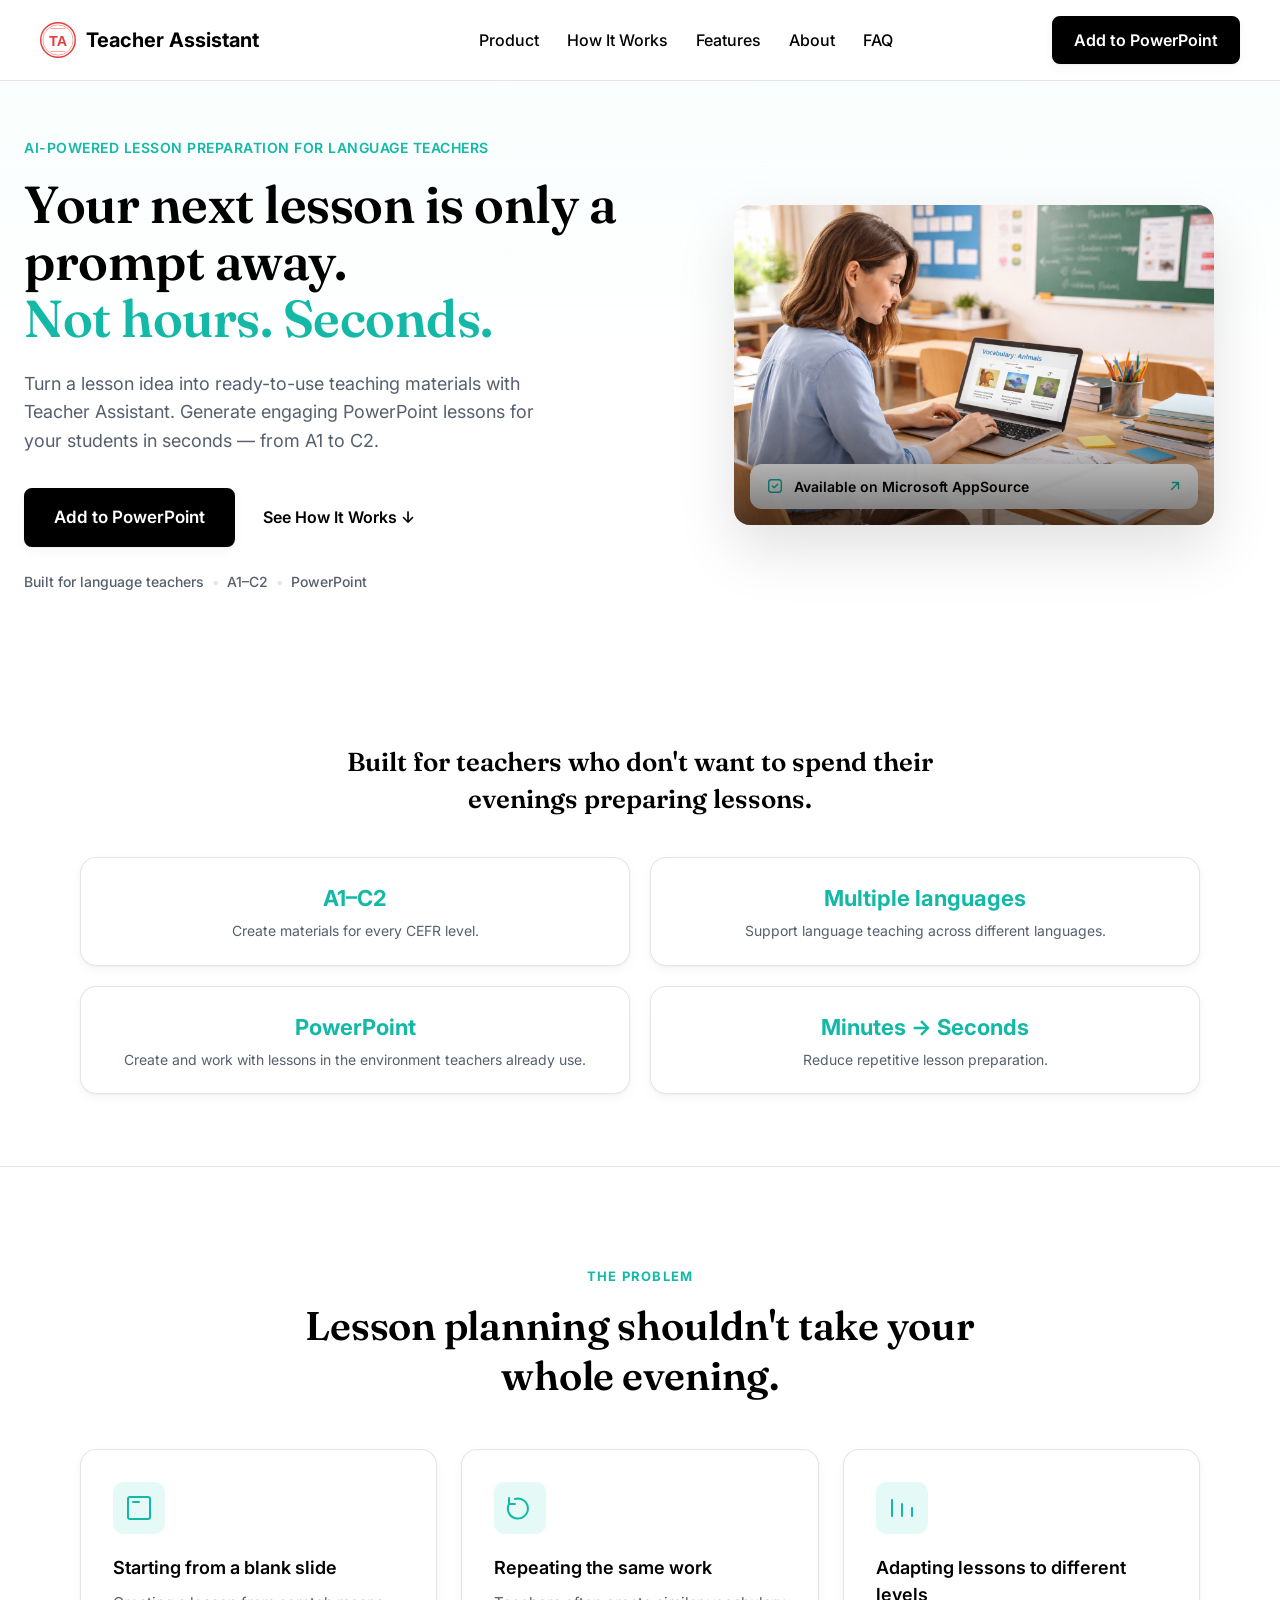
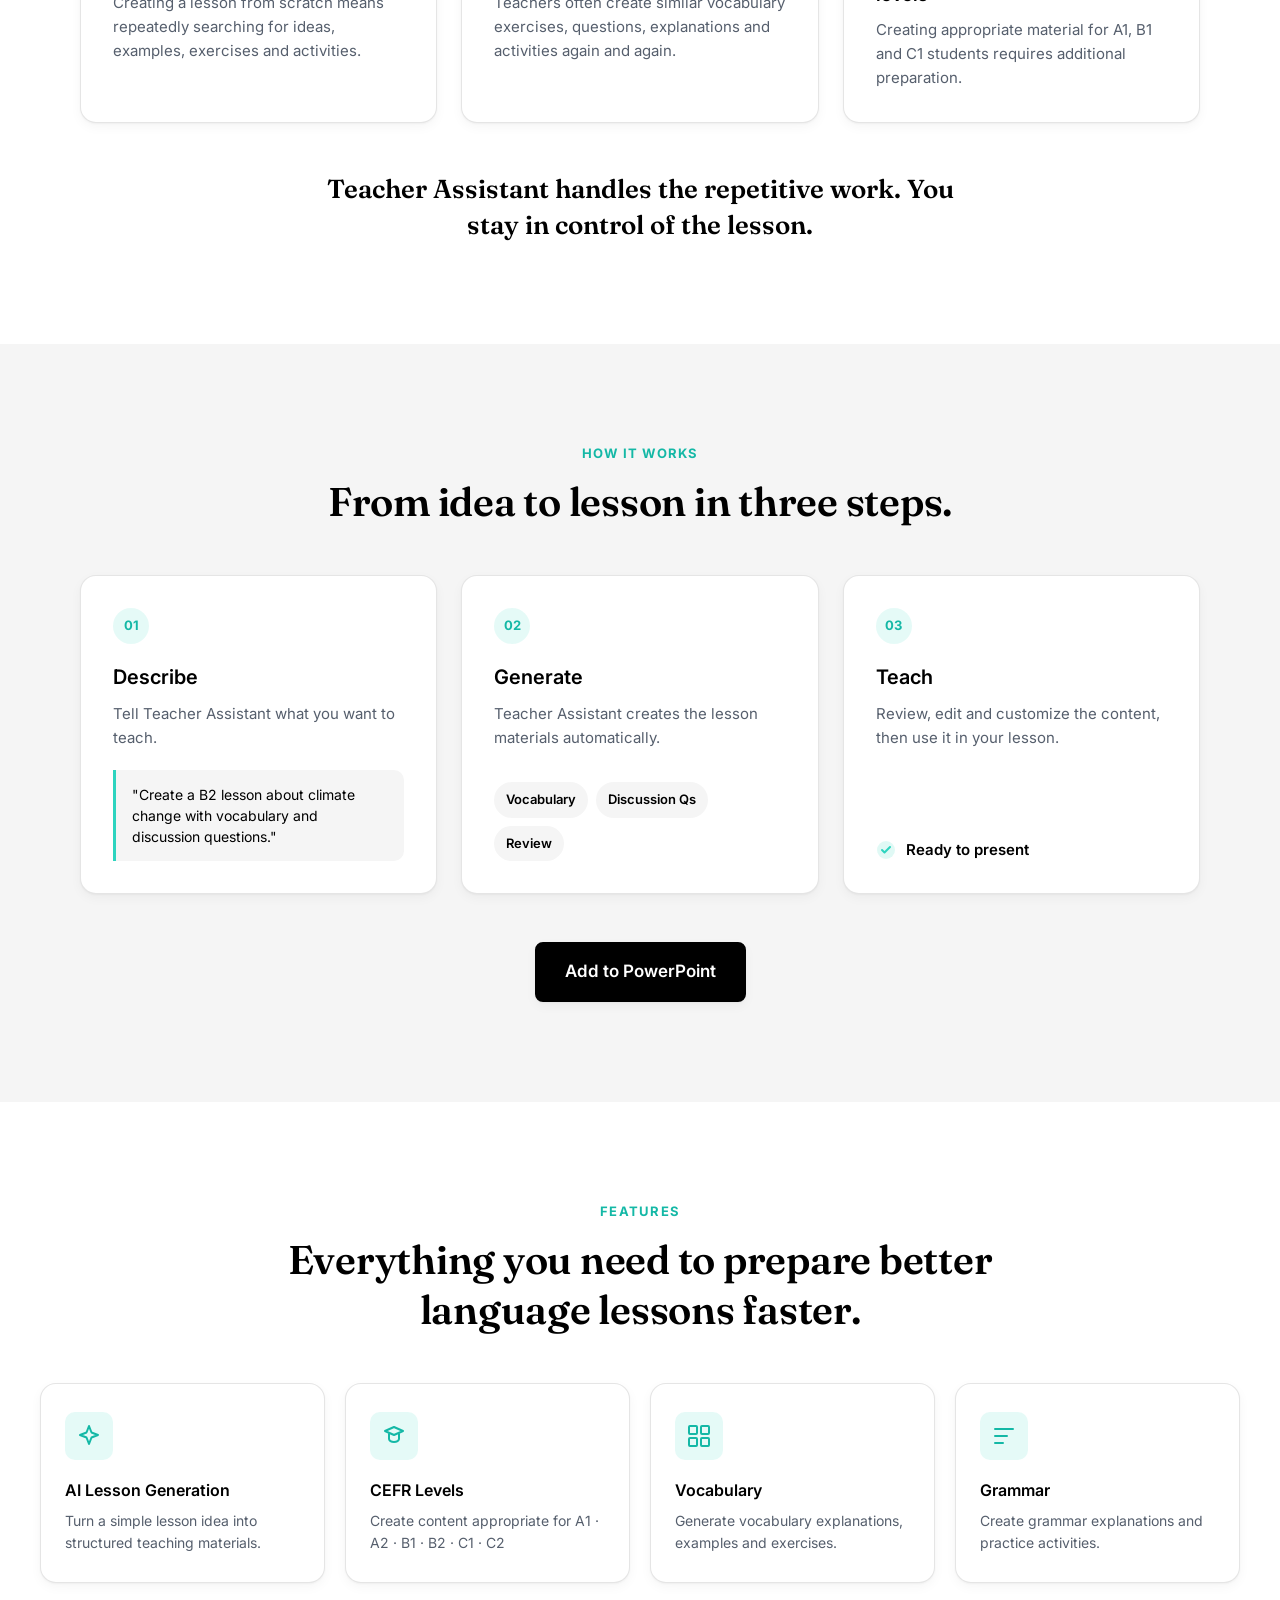
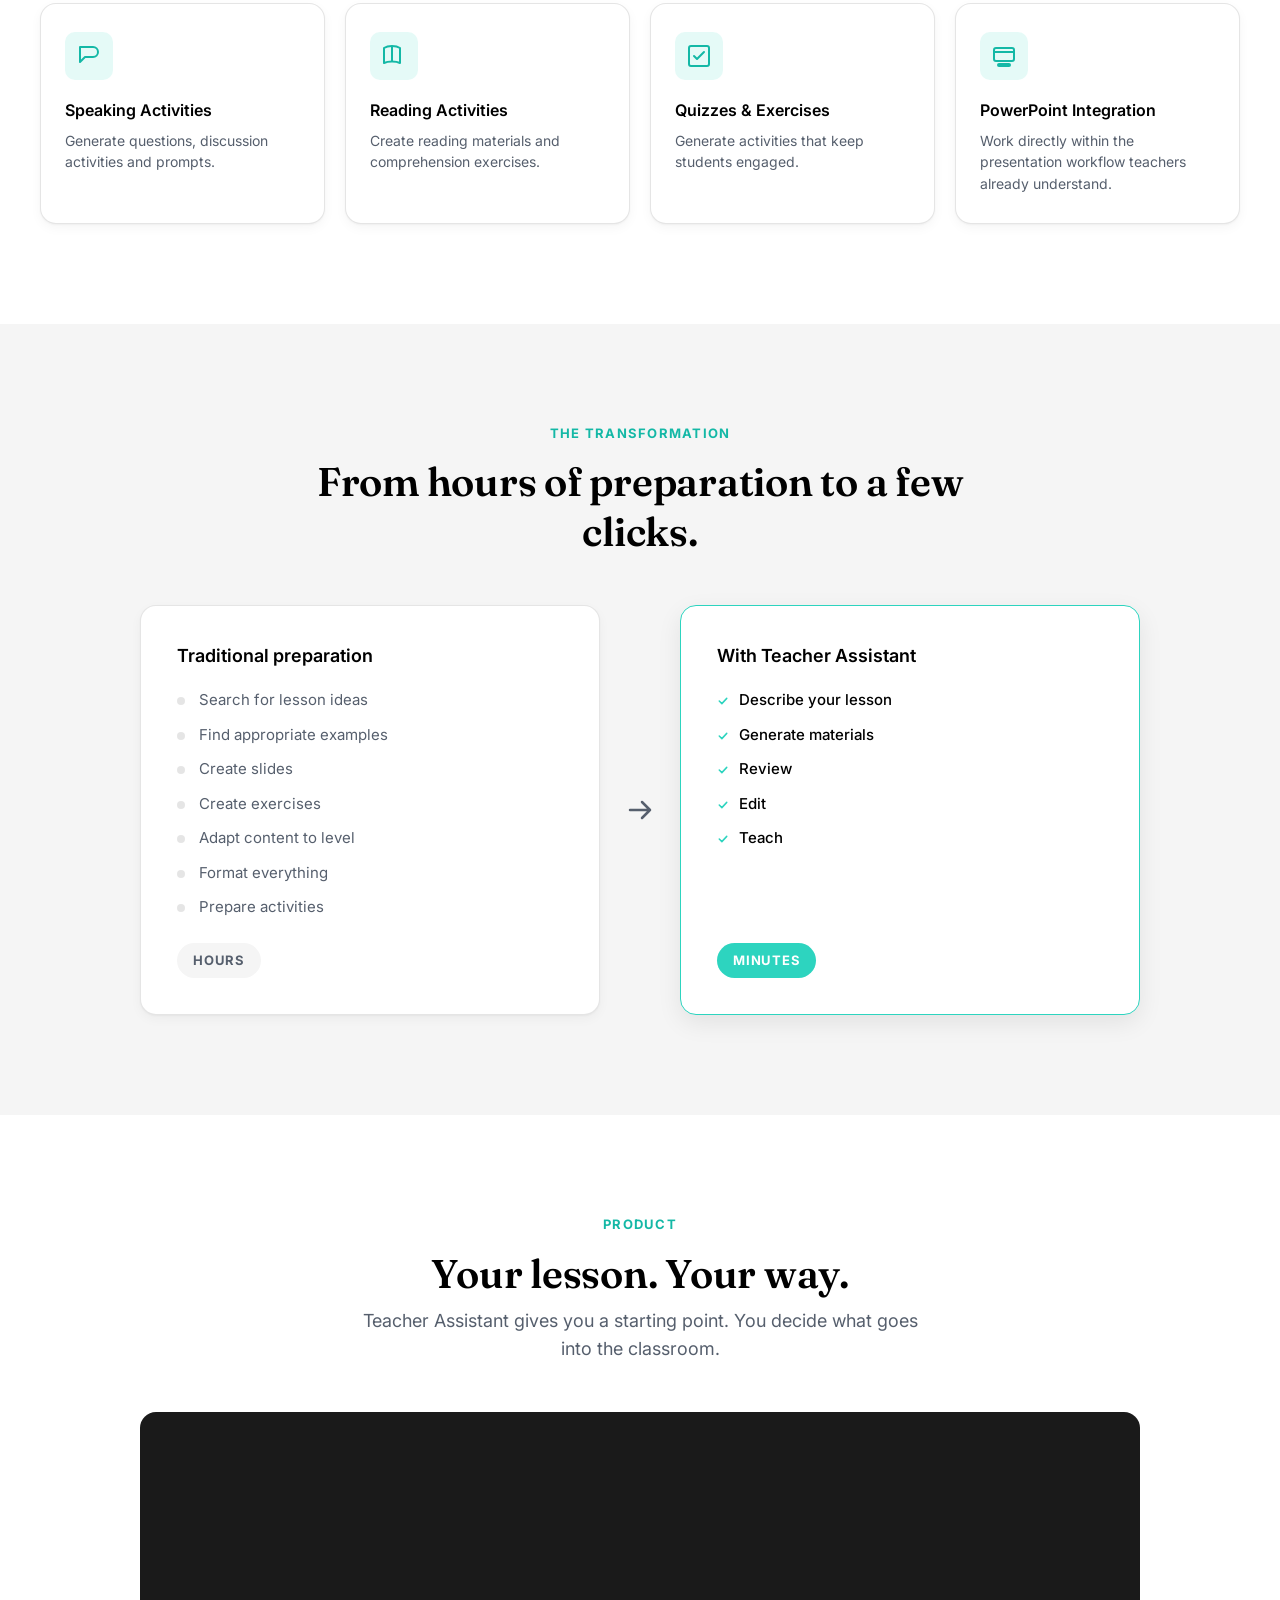
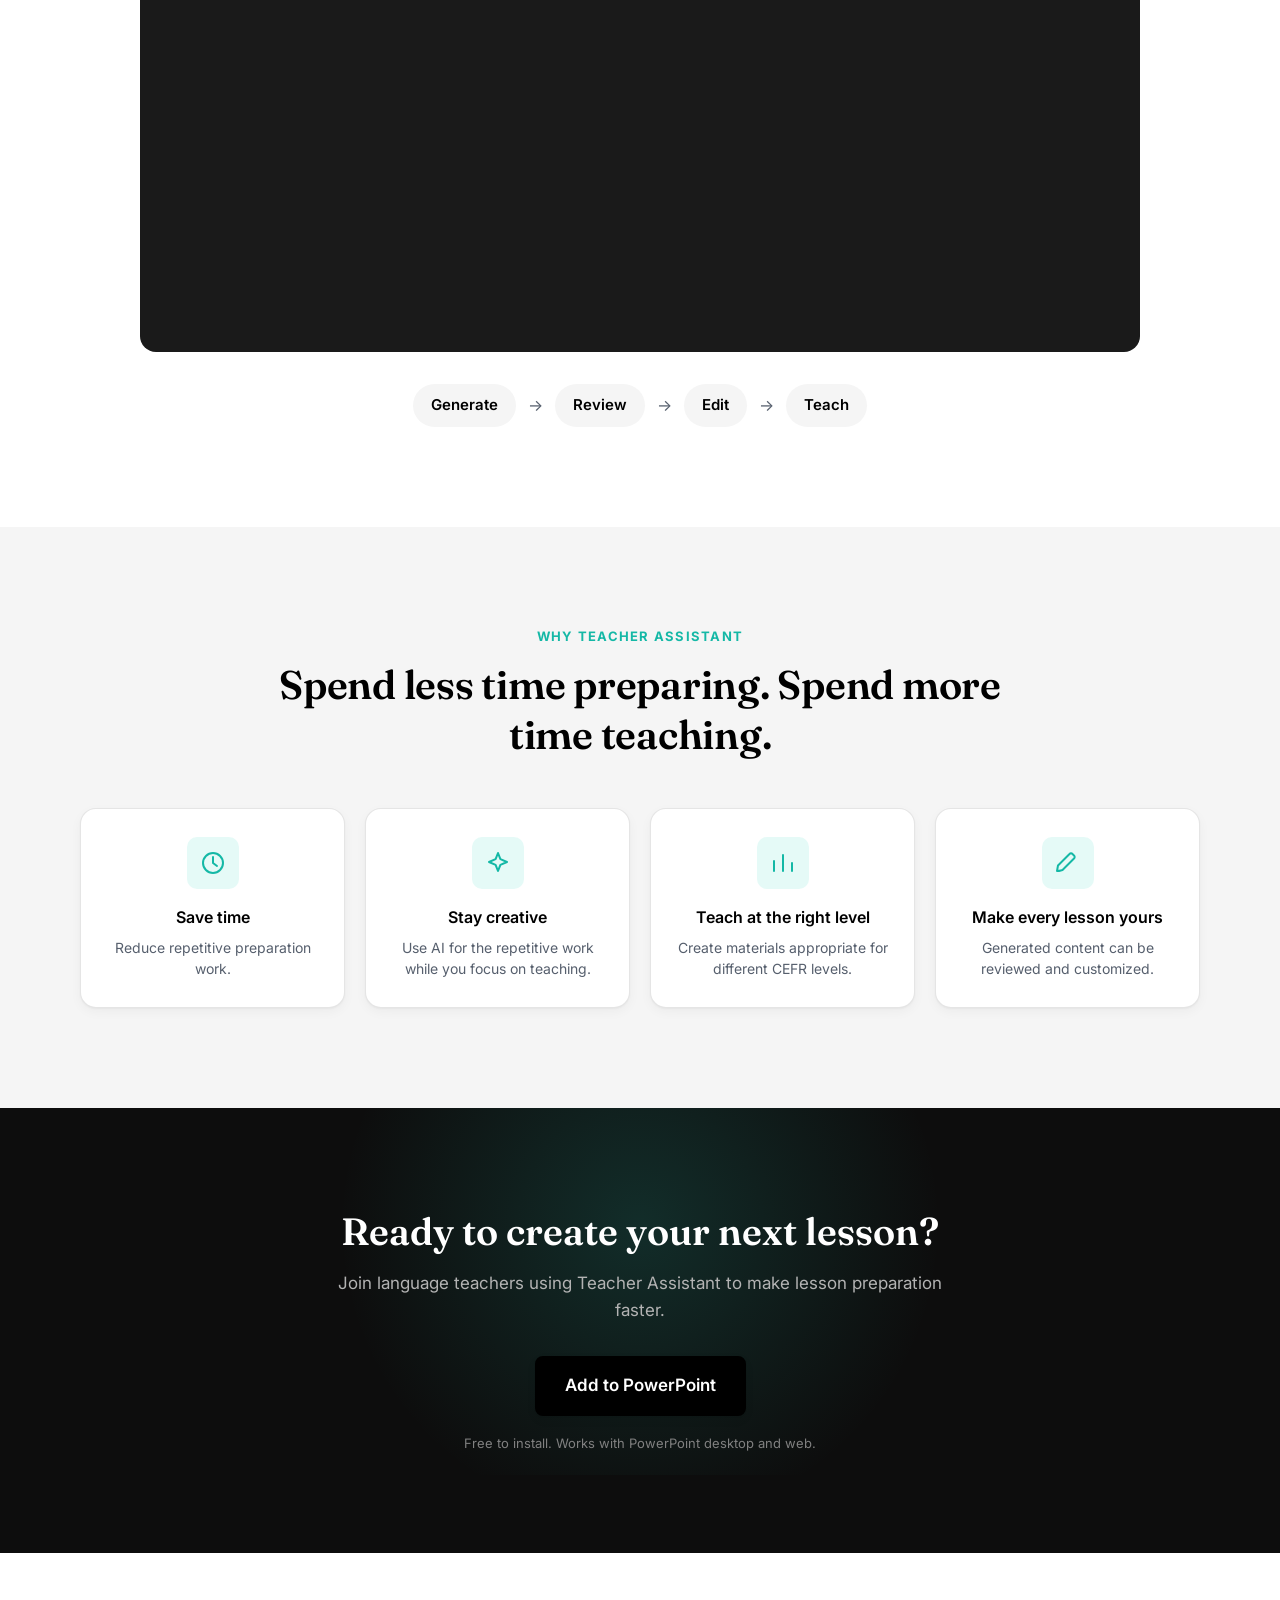
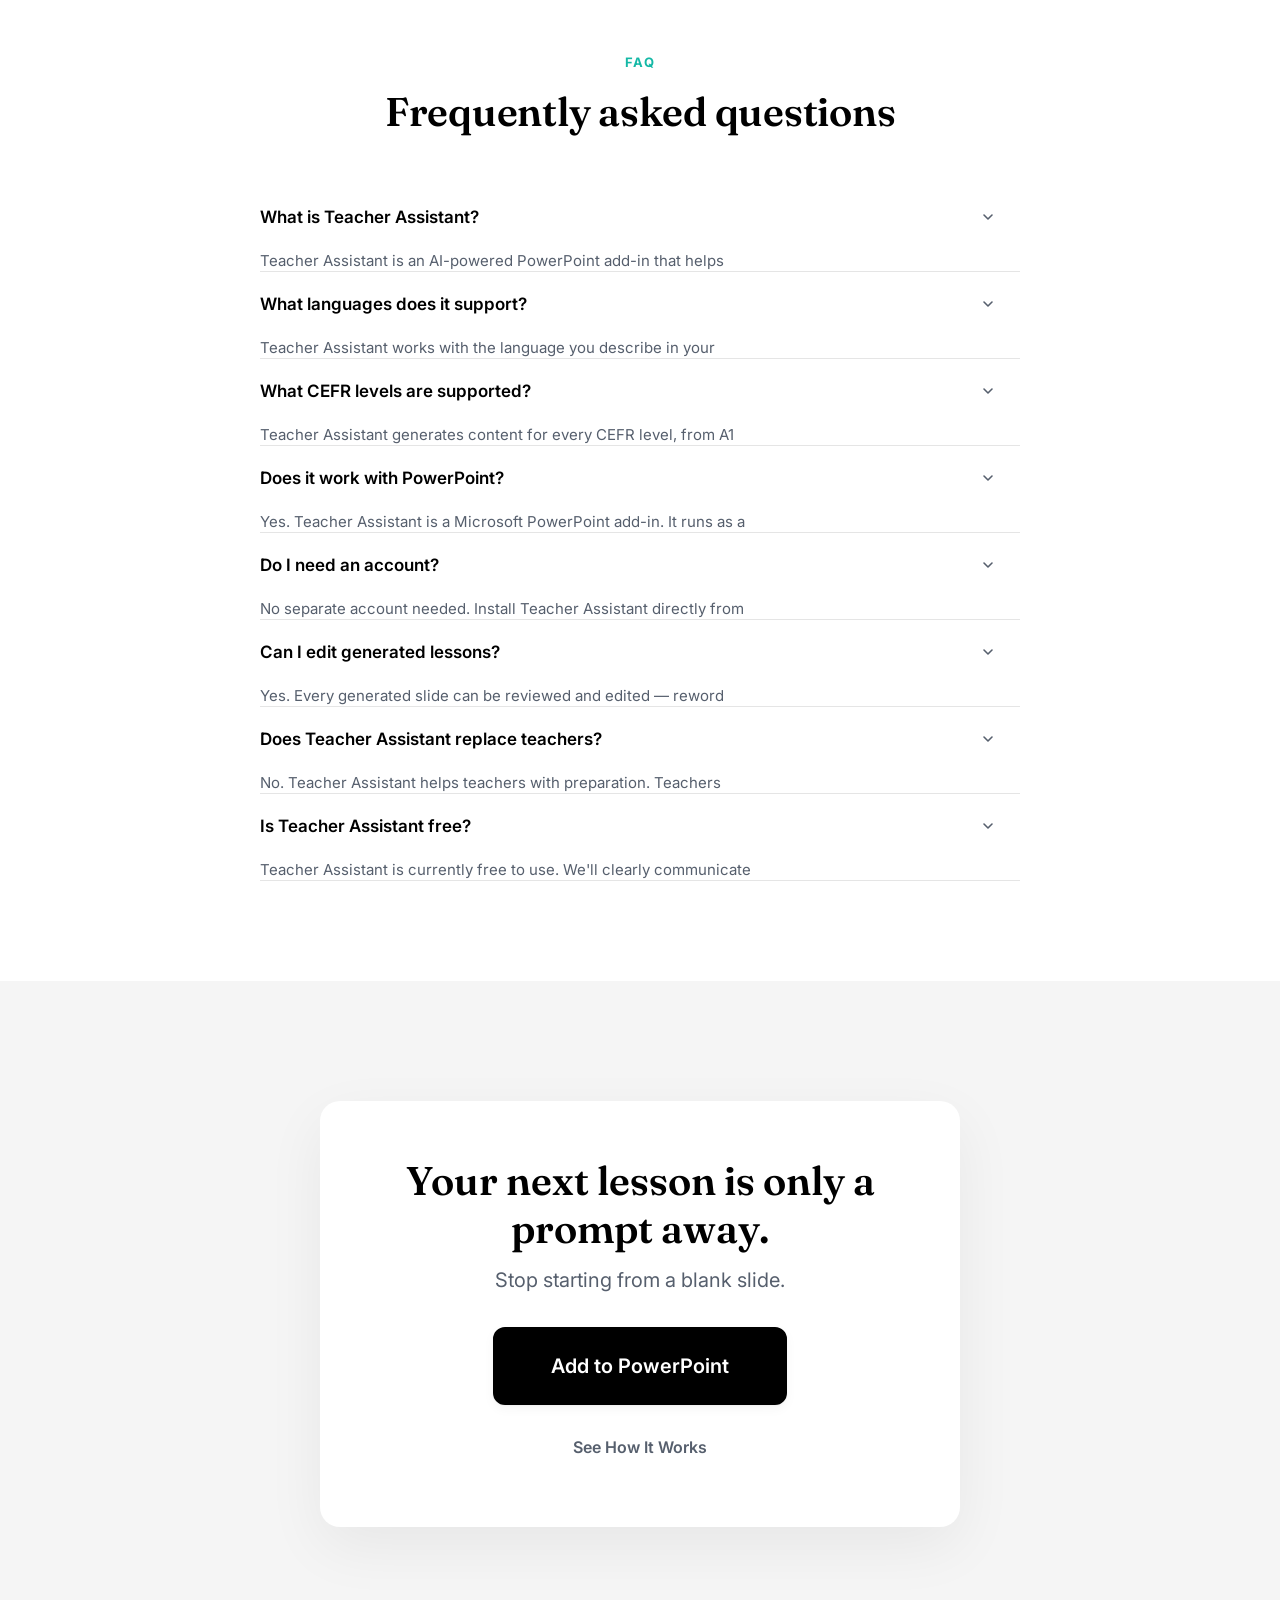
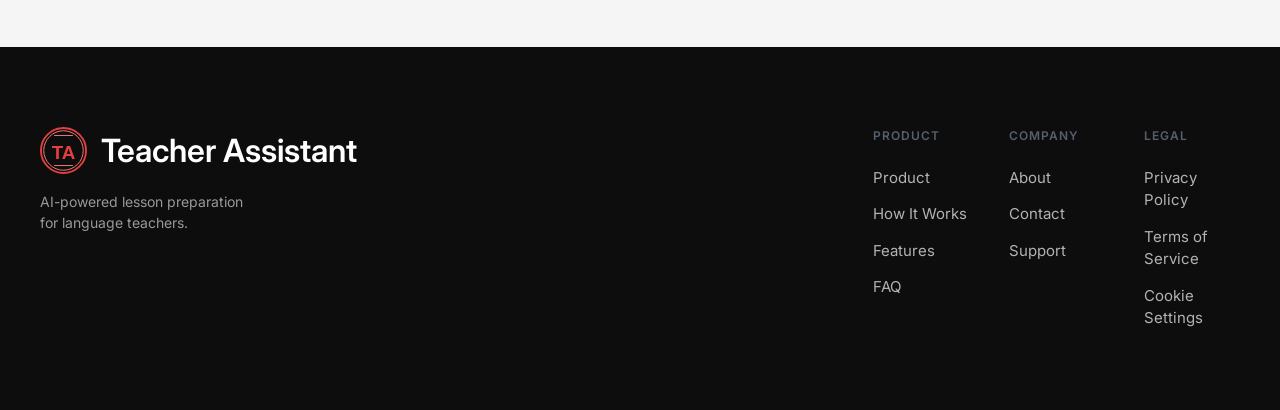
==== commit c533e4c8: "new verion add to power point" ====
--- a/index.html
+++ b/index.html
@@ -31,11 +31,12 @@
       "applicationCategory": "EducationalApplication",
       "operatingSystem": "Microsoft PowerPoint (Windows, macOS, Web)",
       "description": "AI-powered PowerPoint add-in that helps language teachers generate lesson materials for A1–C2 CEFR levels.",
+      "url": "https://marketplace.microsoft.com/hr-hr/product/saas/wa200010687?tab=overview",
       "offers": {
         "@type": "Offer",
         "price": "0",
         "priceCurrency": "USD",
-        "availability": "https://schema.org/LimitedAvailability"
+        "availability": "https://schema.org/InStock"
       }
     }
     </script>
@@ -60,7 +61,7 @@
             </nav>
 
             <div class="header-actions">
-                <a href="#" class="btn btn-primary" data-open-trial data-ab-cta data-track="cta_nav">Get Early Access</a>
+                <a href="https://marketplace.microsoft.com/hr-hr/product/saas/wa200010687?tab=overview" class="btn btn-primary" target="_blank" rel="noopener" data-track="cta_nav">Add to PowerPoint</a>
             </div>
 
             <button class="mobile-menu-btn" aria-label="Toggle menu">
@@ -77,7 +78,7 @@
             <a href="#features" class="mobile-nav-link">Features</a>
             <a href="about.html" class="mobile-nav-link">About</a>
             <a href="#faq" class="mobile-nav-link">FAQ</a>
-            <a href="#" class="btn btn-primary mobile-nav-cta" data-open-trial data-ab-cta data-track="cta_nav_mobile">Get Early Access</a>
+            <a href="https://marketplace.microsoft.com/hr-hr/product/saas/wa200010687?tab=overview" class="btn btn-primary mobile-nav-cta" target="_blank" rel="noopener" data-track="cta_nav_mobile">Add to PowerPoint</a>
         </nav>
     </header>
 
@@ -89,7 +90,7 @@
                 <h1 class="hero-title-main" id="heroHeadline">Create your next language lesson in seconds.<br><span class="hero-highlight">Not hours. Seconds.</span></h1>
                 <p class="hero-subtitle">Turn a lesson idea into ready-to-use teaching materials with Teacher Assistant. Generate engaging PowerPoint lessons for your students in seconds — from A1 to C2.</p>
                 <div class="hero-cta-row">
-                    <a href="#" class="btn btn-primary btn-large" id="heroCta" data-open-trial data-ab-cta data-track="cta_hero_primary">Get Early Access</a>
+                    <a href="https://marketplace.microsoft.com/hr-hr/product/saas/wa200010687?tab=overview" class="btn btn-primary btn-large" id="heroCta" target="_blank" rel="noopener" data-track="cta_hero_primary">Add to PowerPoint</a>
                     <a href="#how-it-works" class="btn btn-text" data-track="cta_hero_secondary">See How It Works ↓</a>
                 </div>
                 <p class="hero-reassurance">
@@ -102,49 +103,20 @@
             </div>
 
             <div class="hero-visual">
-                <div class="mockup" id="heroMockup" aria-hidden="true">
-                    <div class="mockup-window">
-                        <div class="mockup-titlebar">
-                            <span class="mockup-dot mockup-dot-red"></span>
-                            <span class="mockup-dot mockup-dot-yellow"></span>
-                            <span class="mockup-dot mockup-dot-green"></span>
-                            <span class="mockup-titlebar-label">Teacher Assistant — PowerPoint Add-in</span>
-                        </div>
-                        <div class="mockup-body">
-                            <div class="mockup-panel" id="mockupInputPanel">
-                                <span class="mockup-label">Lesson request</span>
-                                <div class="mockup-input"><span id="mockupPrompt"></span><span class="mockup-caret">|</span></div>
-
-                                <div class="mockup-options" id="mockupOptions">
-                                    <div class="mockup-option">
-                                        <span class="mockup-option-label">Level</span>
-                                        <span class="mockup-option-value" id="mockupLevel">B1</span>
-                                    </div>
-                                    <div class="mockup-option">
-                                        <span class="mockup-option-label">Topic</span>
-                                        <span class="mockup-option-value" id="mockupTopic">Travelling</span>
-                                    </div>
-                                    <div class="mockup-option">
-                                        <span class="mockup-option-label">Lesson type</span>
-                                        <span class="mockup-option-value" id="mockupType">Vocabulary + Speaking</span>
-                                    </div>
-                                    <div class="mockup-option">
-                                        <span class="mockup-option-label">Slides</span>
-                                        <span class="mockup-option-value">10</span>
-                                    </div>
-                                </div>
-
-                                <button class="mockup-generate-btn" id="mockupGenerateBtn" tabindex="-1">
-                                    <span class="mockup-btn-label">Generate Lesson</span>
-                                    <span class="mockup-spinner" id="mockupSpinner" hidden></span>
-                                </button>
-                            </div>
-
-                            <div class="mockup-slides" id="mockupSlides" hidden></div>
-                        </div>
-                    </div>
-                    <div class="mockup-glow"></div>
-                </div>
+                <a
+                    href="https://marketplace.microsoft.com/hr-hr/product/saas/wa200010687?tab=overview"
+                    class="hero-photo"
+                    target="_blank"
+                    rel="noopener"
+                    data-track="cta_hero_image"
+                >
+                    <img src="img/hero-image%20hero-image-3.png" width="1536" height="1024" alt="A teacher viewing an AI-generated vocabulary slide created by Teacher Assistant, open on a laptop in a classroom">
+                    <span class="hero-photo-badge">
+                        <svg width="18" height="18" viewBox="0 0 20 20" fill="none" aria-hidden="true"><rect x="3" y="3" width="14" height="14" rx="3" stroke="currentColor" stroke-width="1.6"/><path d="M7 10l2 2 4-4" stroke="currentColor" stroke-width="1.6" stroke-linecap="round" stroke-linejoin="round"/></svg>
+                        Available on Microsoft AppSource
+                        <svg class="hero-photo-badge-arrow" width="14" height="14" viewBox="0 0 16 16" fill="none" aria-hidden="true"><path d="M4 12L12 4M12 4H5M12 4V11" stroke="currentColor" stroke-width="1.6" stroke-linecap="round" stroke-linejoin="round"/></svg>
+                    </span>
+                </a>
             </div>
         </div>
     </section>
@@ -239,7 +211,7 @@
                 </div>
             </div>
             <div class="how-it-works-cta">
-                <a href="#" class="btn btn-primary btn-large" data-open-trial data-ab-cta data-track="cta_how_it_works">Get Early Access</a>
+                <a href="https://marketplace.microsoft.com/hr-hr/product/saas/wa200010687?tab=overview" class="btn btn-primary btn-large" target="_blank" rel="noopener" data-track="cta_how_it_works">Add to PowerPoint</a>
             </div>
         </div>
     </section>
@@ -394,13 +366,13 @@
         </div>
     </section>
 
-    <!-- Early Access Conversion -->
+    <!-- Conversion CTA -->
     <section class="early-access" id="early-access">
         <div class="early-access-container">
             <h2 class="early-access-headline">Ready to create your next lesson?</h2>
             <p class="early-access-subhead">Join language teachers using Teacher Assistant to make lesson preparation faster.</p>
-            <a href="#" class="btn btn-primary btn-large" data-open-trial data-ab-cta data-track="cta_early_access">Get Early Access</a>
-            <p class="early-access-note">No spam. Just Teacher Assistant updates and early access information.</p>
+            <a href="https://marketplace.microsoft.com/hr-hr/product/saas/wa200010687?tab=overview" class="btn btn-primary btn-large" target="_blank" rel="noopener" data-track="cta_early_access">Add to PowerPoint</a>
+            <p class="early-access-note">Free to install. Works with PowerPoint desktop and web.</p>
         </div>
     </section>
 
@@ -452,7 +424,7 @@
                         <svg class="faq-chevron" width="16" height="16" viewBox="0 0 16 16" fill="none"><path d="M4 6l4 4 4-4" stroke="currentColor" stroke-width="1.6" stroke-linecap="round" stroke-linejoin="round"/></svg>
                     </button>
                     <div class="faq-answer">
-                        <p>Teacher Assistant is currently in early access. Request access below and we'll send you an install link — there's no separate account or subscription to set up first.</p>
+                        <p>No separate account needed. Install Teacher Assistant directly from Microsoft AppSource inside PowerPoint — there's no extra subscription or sign-up to set up first.</p>
                     </div>
                 </div>
                 <div class="faq-item">
@@ -479,7 +451,7 @@
                         <svg class="faq-chevron" width="16" height="16" viewBox="0 0 16 16" fill="none"><path d="M4 6l4 4 4-4" stroke="currentColor" stroke-width="1.6" stroke-linecap="round" stroke-linejoin="round"/></svg>
                     </button>
                     <div class="faq-answer">
-                        <p>Teacher Assistant is currently free to use during early access. We'll clearly communicate any pricing changes before they take effect.</p>
+                        <p>Teacher Assistant is currently free to use. We'll clearly communicate any pricing changes before they take effect.</p>
                     </div>
                 </div>
             </div>
@@ -491,7 +463,7 @@
         <div class="languages-center">
             <h2 class="languages-title">Your next lesson is only a prompt away.</h2>
             <p class="languages-subtitle">Stop starting from a blank slide.</p>
-            <a href="#" class="btn btn-primary languages-cta" data-open-trial data-ab-cta data-track="cta_final">Get Early Access</a>
+            <a href="https://marketplace.microsoft.com/hr-hr/product/saas/wa200010687?tab=overview" class="btn btn-primary languages-cta" target="_blank" rel="noopener" data-track="cta_final">Add to PowerPoint</a>
             <a href="#how-it-works" class="btn btn-text final-secondary-cta">See How It Works</a>
         </div>
     </section>
@@ -598,130 +570,6 @@
         </div>
     </div>
 
-    <!-- Trial Signup Modal -->
-    <div class="trial-modal" id="trialModal">
-        <div class="trial-modal-content">
-            <button class="trial-modal-close" id="trialModalClose">&times;</button>
-
-            <p class="trial-eyebrow">Free during early access &middot; No credit card required</p>
-            <h2 class="trial-title">Get early access</h2>
-
-            <div id="trialFormWrap">
-                <form class="trial-form" id="trialForm" novalidate>
-                    <div class="trial-form-row">
-                        <div class="trial-field">
-                            <label for="trialName">First name</label>
-                            <input type="text" id="trialName" placeholder="Sarah" autocomplete="given-name">
-                            <span class="trial-field-error" id="trial-err-name"></span>
-                        </div>
-                        <div class="trial-field">
-                            <label for="trialEmail">Email</label>
-                            <input type="email" id="trialEmail" placeholder="sarah@school.com" autocomplete="email">
-                            <span class="trial-field-error" id="trial-err-email"></span>
-                        </div>
-                    </div>
-                    <div class="trial-field">
-                        <label for="trialLanguage">What language do you teach? <span class="trial-optional">(optional)</span></label>
-                        <select id="trialLanguage">
-                            <option value="">Select a language</option>
-                            <option value="English">English</option>
-                            <option value="German">German</option>
-                            <option value="Spanish">Spanish</option>
-                            <option value="French">French</option>
-                            <option value="Italian">Italian</option>
-                            <option value="Other">Other</option>
-                        </select>
-                    </div>
-                    <ul class="trial-trust">
-                        <li>
-                            <svg width="16" height="16" viewBox="0 0 16 16" fill="none">
-                                <circle cx="8" cy="8" r="7" fill="#2DD4BF" fill-opacity="0.15"/>
-                                <path d="M4.5 8.5L6.5 10.5L11.5 5.5" stroke="#2DD4BF" stroke-width="1.5" stroke-linecap="round" stroke-linejoin="round"/>
-                            </svg>
-                            Works in PowerPoint
-                        </li>
-                        <li>
-                            <svg width="16" height="16" viewBox="0 0 16 16" fill="none">
-                                <circle cx="8" cy="8" r="7" fill="#2DD4BF" fill-opacity="0.15"/>
-                                <path d="M4.5 8.5L6.5 10.5L11.5 5.5" stroke="#2DD4BF" stroke-width="1.5" stroke-linecap="round" stroke-linejoin="round"/>
-                            </svg>
-                            A1–C2, multiple languages supported
-                        </li>
-                        <li>
-                            <svg width="16" height="16" viewBox="0 0 16 16" fill="none">
-                                <circle cx="8" cy="8" r="7" fill="#2DD4BF" fill-opacity="0.15"/>
-                                <path d="M4.5 8.5L6.5 10.5L11.5 5.5" stroke="#2DD4BF" stroke-width="1.5" stroke-linecap="round" stroke-linejoin="round"/>
-                            </svg>
-                            Built for language teachers
-                        </li>
-                    </ul>
-                    <p class="trial-form-error" id="trialFormError" hidden></p>
-                    <button type="submit" class="btn btn-primary trial-submit">Get early access</button>
-                </form>
-
-                <p class="trial-next-step">We'll send you the add-in install link — takes 2 minutes to set up.</p>
-            </div>
-
-            <div class="trial-success" id="trialSuccess" hidden>
-                <div class="trial-success-icon">
-                    <svg width="48" height="48" viewBox="0 0 48 48" fill="none">
-                        <circle cx="24" cy="24" r="24" fill="#2DD4BF" fill-opacity="0.12"/>
-                        <circle cx="24" cy="24" r="16" fill="#2DD4BF"/>
-                        <path d="M17 24.5L21.5 29L31 19" stroke="white" stroke-width="2.5" stroke-linecap="round" stroke-linejoin="round"/>
-                    </svg>
-                </div>
-                <h3 class="trial-success-title">You're in! Check your inbox.</h3>
-                <p class="trial-success-text">We've sent the install link to <strong id="trialSuccessEmail"></strong>. It takes about 2 minutes to set up.</p>
-
-                <div class="trial-survey" id="trialSurvey">
-                    <p class="trial-survey-intro">Quick question (20 seconds, optional) — helps us build the right thing:</p>
-
-                    <div class="trial-survey-step" data-survey-step="level">
-                        <p class="trial-survey-question">What level do you teach most often?</p>
-                        <div class="trial-survey-chips" data-survey-field="level">
-                            <button type="button" class="trial-chip">A1</button>
-                            <button type="button" class="trial-chip">A2</button>
-                            <button type="button" class="trial-chip">B1</button>
-                            <button type="button" class="trial-chip">B2</button>
-                            <button type="button" class="trial-chip">C1</button>
-                            <button type="button" class="trial-chip">C2</button>
-                            <button type="button" class="trial-chip">Multiple levels</button>
-                        </div>
-                    </div>
-
-                    <div class="trial-survey-step" data-survey-step="prep-time" hidden>
-                        <p class="trial-survey-question">How much time do you spend preparing lessons each week?</p>
-                        <div class="trial-survey-chips" data-survey-field="prep-time">
-                            <button type="button" class="trial-chip">Less than 2 hours</button>
-                            <button type="button" class="trial-chip">2–5 hours</button>
-                            <button type="button" class="trial-chip">5–10 hours</button>
-                            <button type="button" class="trial-chip">More than 10 hours</button>
-                        </div>
-                    </div>
-
-                    <div class="trial-survey-step" data-survey-step="wants" hidden>
-                        <p class="trial-survey-question">What would you most like Teacher Assistant to help you create?</p>
-                        <div class="trial-survey-chips" data-survey-field="wants">
-                            <button type="button" class="trial-chip">Complete lessons</button>
-                            <button type="button" class="trial-chip">Vocabulary</button>
-                            <button type="button" class="trial-chip">Grammar</button>
-                            <button type="button" class="trial-chip">Exercises</button>
-                            <button type="button" class="trial-chip">Quizzes</button>
-                            <button type="button" class="trial-chip">Speaking activities</button>
-                            <button type="button" class="trial-chip">Reading activities</button>
-                            <button type="button" class="trial-chip">Homework</button>
-                        </div>
-                    </div>
-
-                    <p class="trial-survey-thanks" id="trialSurveyThanks" hidden>Thanks — that really helps.</p>
-                    <button type="button" class="trial-survey-skip" id="trialSurveySkip">Skip</button>
-                </div>
-
-                <button class="trial-success-reset" id="trialReset">Send to a different email</button>
-            </div>
-        </div>
-    </div>
-
     <script src="https://player.vimeo.com/api/player.js"></script>
     <script src="js/main.js" defer></script>
 </body>
--- a/css/styles.css
+++ b/css/styles.css
@@ -391,230 +391,70 @@
     color: var(--color-border);
 }
 
-/* Hero product mockup */
+/* Hero product photo (links out to the AppSource listing) */
 .hero-visual {
     display: flex;
     justify-content: center;
 }
 
-.mockup {
+.hero-photo {
     position: relative;
+    display: block;
     width: 100%;
     max-width: 480px;
-}
-
-.mockup-glow {
+    border-radius: var(--radius-md);
+    overflow: hidden;
+    box-shadow: var(--shadow-lg);
+    text-decoration: none;
+    transition: transform 0.25s ease, box-shadow 0.25s ease;
+}
+
+.hero-photo:hover,
+.hero-photo:focus-visible {
+    transform: translateY(-4px);
+    box-shadow: var(--shadow-lg), 0 30px 60px rgba(0, 0, 0, 0.14);
+}
+
+.hero-photo img {
+    display: block;
+    width: 100%;
+    aspect-ratio: 3 / 2;
+    object-fit: cover;
+}
+
+.hero-photo::after {
+    content: "";
     position: absolute;
-    inset: -40px;
-    background: radial-gradient(circle at 50% 30%, rgba(45, 212, 191, 0.16), transparent 70%);
-    z-index: -1;
-}
-
-.mockup-window {
-    background-color: var(--color-white);
-    border-radius: var(--radius-md);
-    border: 1px solid var(--color-border);
-    border-top: 3px solid var(--color-accent);
-    box-shadow: var(--shadow-lg);
-    overflow: hidden;
-}
-
-.mockup-titlebar {
-    display: flex;
-    align-items: center;
-    gap: 7px;
-    padding: 14px 18px;
-    background-color: #fafafa;
-    border-bottom: 1px solid var(--color-border);
-}
-
-.mockup-dot {
-    width: 9px;
-    height: 9px;
-    border-radius: 50%;
-    background-color: #d8d8d8;
-}
-
-.mockup-dot-red { background-color: #ff5f57; }
-.mockup-dot-yellow { background-color: #febc2e; }
-.mockup-dot-green { background-color: #28c840; }
-
-.mockup-titlebar-label {
-    margin-left: 8px;
-    font-size: 0.75rem;
-    font-weight: 500;
-    color: var(--color-gray);
-}
-
-.mockup-body {
-    padding: 28px;
-    min-height: 360px;
-    display: flex;
-    flex-direction: column;
-    justify-content: center;
-}
-
-.mockup-panel {
-    display: flex;
-    flex-direction: column;
-    gap: 14px;
-}
-
-.mockup-label {
-    font-size: 0.75rem;
-    font-weight: 600;
-    text-transform: uppercase;
-    letter-spacing: 0.75px;
-    color: var(--color-gray);
-}
-
-.mockup-input {
-    min-height: 52px;
-    background-color: var(--color-gray-light);
-    border-radius: 10px;
-    padding: 14px 16px;
-    font-size: 0.9375rem;
-    color: var(--color-black);
-    line-height: 1.4;
-}
-
-.mockup-caret {
-    font-weight: 300;
-    color: var(--color-gray);
-    animation: blink 1s infinite;
-}
-
-@keyframes blink {
-    0%, 50% { opacity: 1; }
-    51%, 100% { opacity: 0; }
-}
-
-.mockup-options {
-    display: grid;
-    grid-template-columns: 1fr 1fr;
+    inset: 0;
+    background: linear-gradient(to top, rgba(0, 0, 0, 0.55) 0%, rgba(0, 0, 0, 0) 40%);
+    pointer-events: none;
+}
+
+.hero-photo-badge {
+    position: absolute;
+    left: 16px;
+    right: 16px;
+    bottom: 16px;
+    display: flex;
+    align-items: center;
     gap: 10px;
-    opacity: 0;
-    transform: translateY(6px);
-    transition: opacity 0.4s ease, transform 0.4s ease;
-}
-
-.mockup-options.is-visible {
-    opacity: 1;
-    transform: translateY(0);
-}
-
-.mockup-option {
-    display: flex;
-    flex-direction: column;
-    gap: 3px;
-    background-color: var(--color-gray-light);
-    border-radius: 8px;
-    padding: 9px 12px;
-}
-
-.mockup-option-label {
-    font-size: 0.6875rem;
-    color: var(--color-gray);
-    text-transform: uppercase;
-    letter-spacing: 0.5px;
-}
-
-.mockup-option-value {
-    font-size: 0.8125rem;
-    font-weight: 600;
-    color: var(--color-black);
-}
-
-.mockup-generate-btn {
-    display: flex;
-    align-items: center;
-    justify-content: center;
-    gap: 10px;
-    margin-top: 6px;
-    padding: 13px;
-    border-radius: 9px;
-    background-color: var(--color-accent-dark);
-    color: var(--color-white);
-    font-size: 0.9375rem;
-    font-weight: 600;
-    opacity: 0;
-    transform: translateY(6px);
-    transition: opacity 0.4s ease, transform 0.4s ease;
-}
-
-.mockup-generate-btn.is-visible {
-    opacity: 1;
-    transform: translateY(0);
-}
-
-.mockup-generate-btn.is-loading .mockup-btn-label {
-    font-size: 0;
-}
-
-.mockup-generate-btn.is-loading .mockup-btn-label::after {
-    content: "Generating…";
-    font-size: 0.9375rem;
-}
-
-.mockup-spinner {
-    width: 15px;
-    height: 15px;
-    border-radius: 50%;
-    border: 2px solid rgba(255, 255, 255, 0.35);
-    border-top-color: var(--color-white);
-    animation: mockup-spin 0.7s linear infinite;
-}
-
-@keyframes mockup-spin {
-    to { transform: rotate(360deg); }
-}
-
-.mockup-slides {
-    display: grid;
-    grid-template-columns: 1fr 1fr;
-    gap: 10px;
-}
-
-.mockup-slide {
-    background-color: var(--color-gray-light);
-    border-radius: 10px;
-    padding: 14px;
-    display: flex;
-    flex-direction: column;
-    gap: 8px;
-    opacity: 0;
-    transform: translateY(10px) scale(0.98);
-    transition: opacity 0.35s ease, transform 0.35s ease;
-}
-
-.mockup-slide.is-visible {
-    opacity: 1;
-    transform: translateY(0) scale(1);
-}
-
-.mockup-slide-index {
-    align-self: flex-start;
-    width: 20px;
-    height: 20px;
-    border-radius: 50%;
-    background-color: var(--color-accent);
-    color: var(--color-white);
-    font-size: 0.6875rem;
-    font-weight: 700;
-    display: flex;
-    align-items: center;
-    justify-content: center;
-}
-
-.mockup-slide-title {
-    font-size: 0.8125rem;
-    font-weight: 600;
-    color: var(--color-black);
-    line-height: 1.3;
-}
-
-.mockup-slide:nth-child(5):last-child {
-    grid-column: span 2;
+    padding: 12px 16px;
+    border-radius: 12px;
+    background: rgba(255, 255, 255, 0.96);
+    box-shadow: var(--shadow-md);
+    font-size: 0.875rem;
+    font-weight: 600;
+    color: var(--color-black);
+}
+
+.hero-photo-badge svg {
+    flex-shrink: 0;
+    color: var(--color-accent-dark);
+}
+
+.hero-photo-badge-arrow {
+    margin-left: auto;
+    color: var(--color-gray);
 }
 
 
@@ -2280,13 +2120,13 @@
         gap: 14px;
     }
 
-    .mockup {
+    .hero-photo {
         max-width: 100%;
     }
 
-    .mockup-body {
-        padding: 20px;
-        min-height: 300px;
+    .hero-photo-badge {
+        font-size: 0.8125rem;
+        padding: 10px 14px;
     }
 
     /* Hide heavy embedded video on mobile for performance */
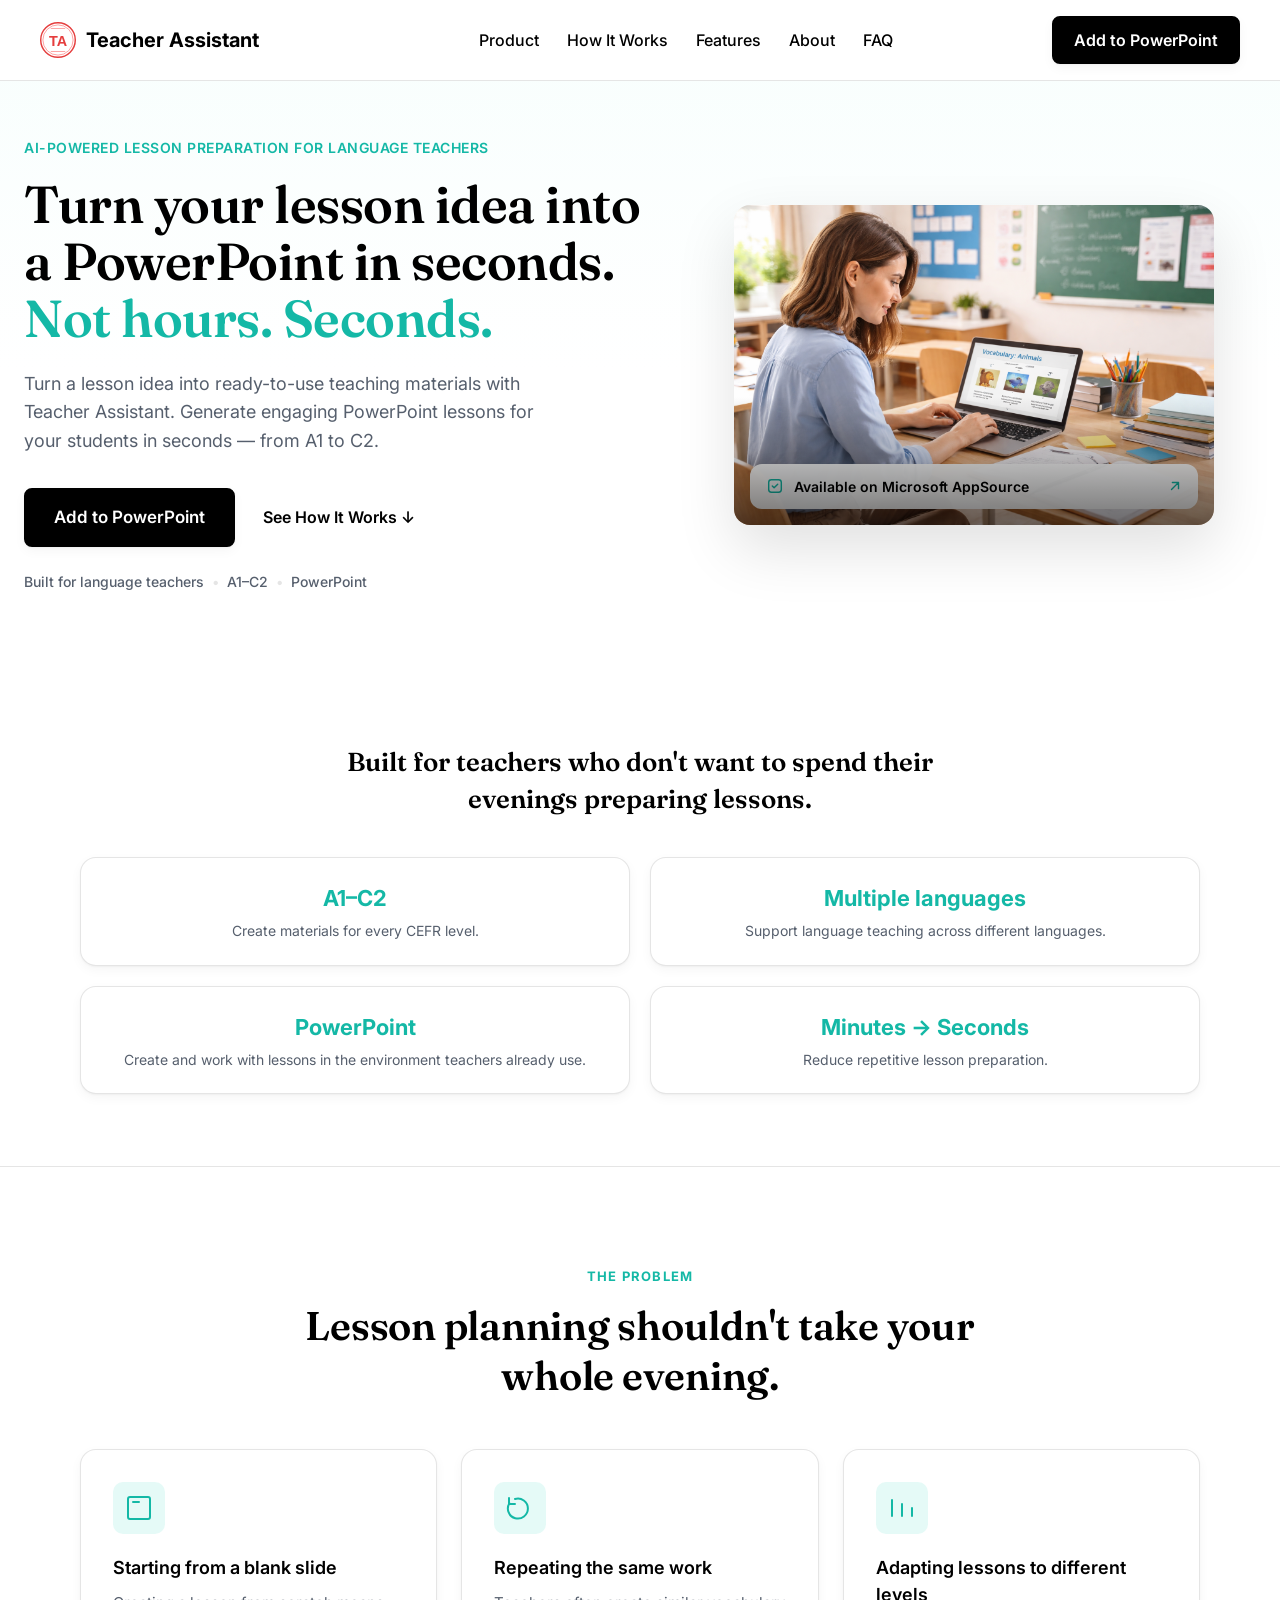
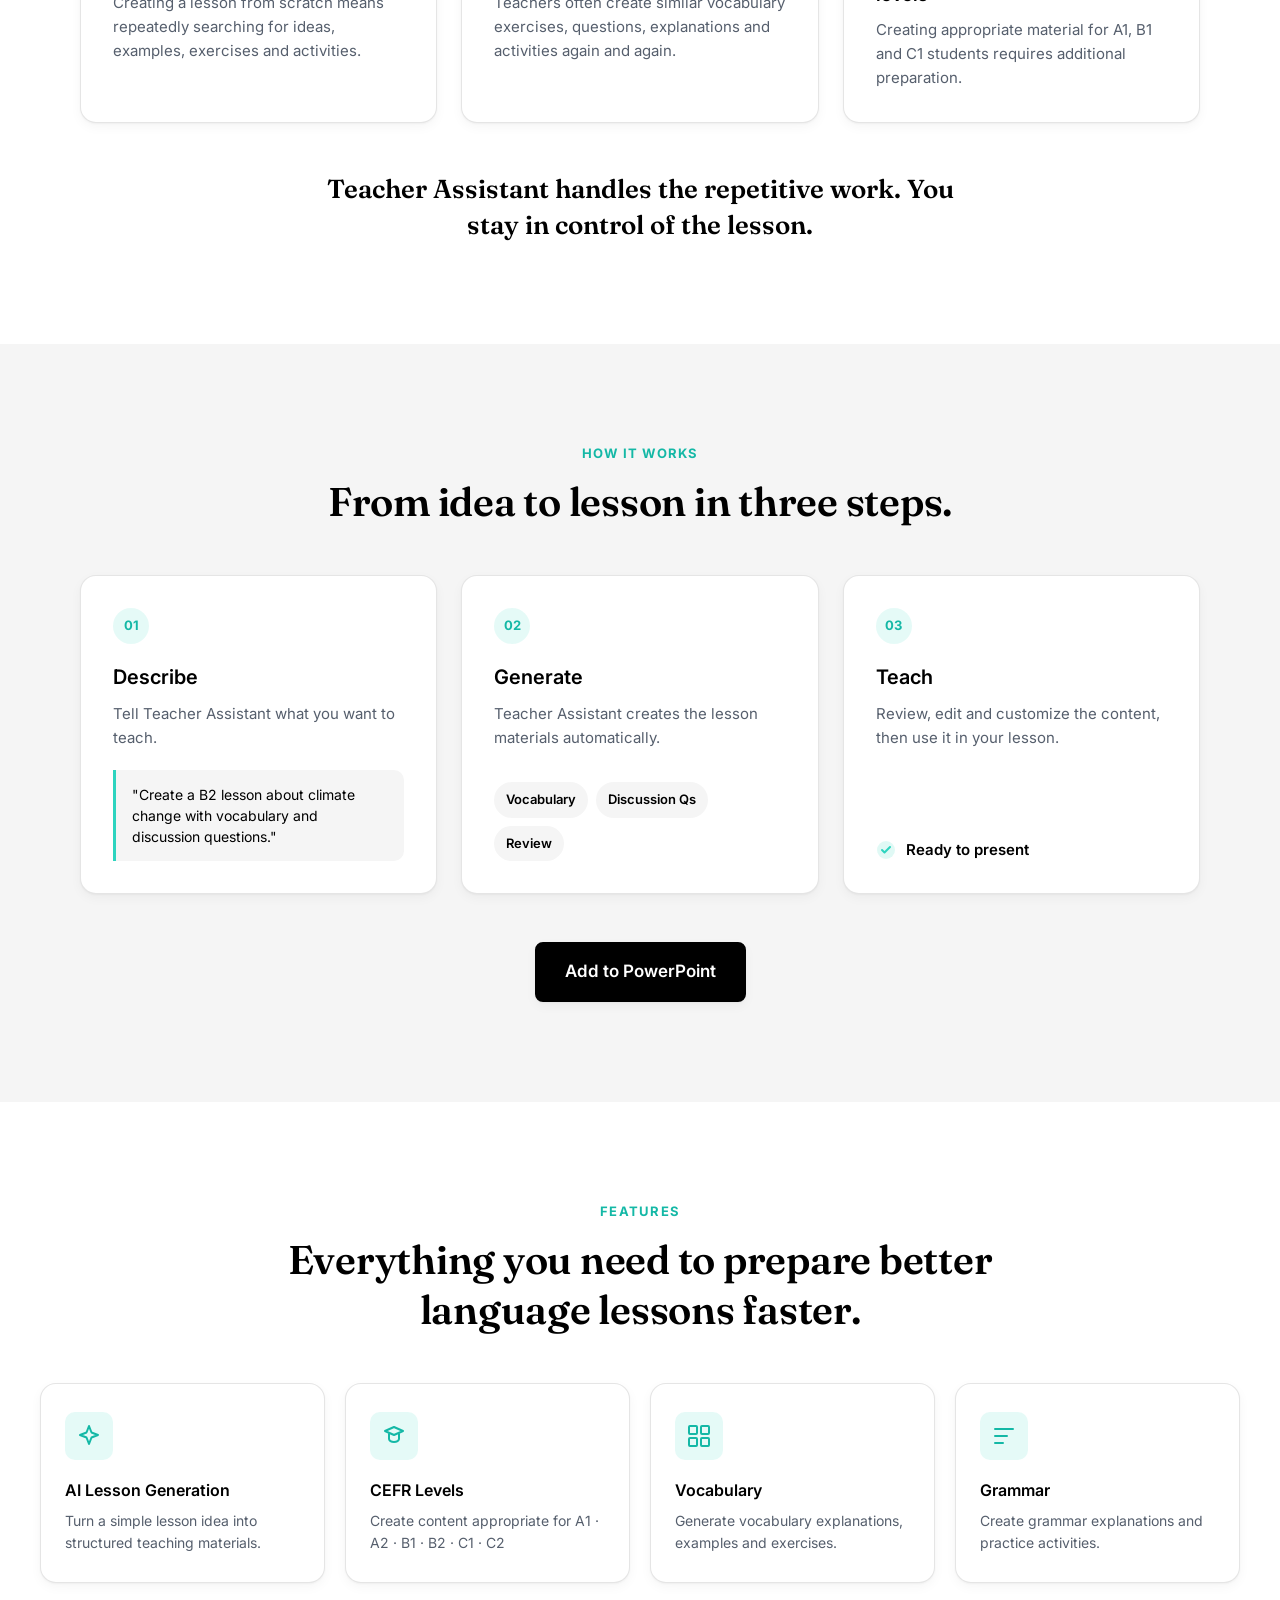
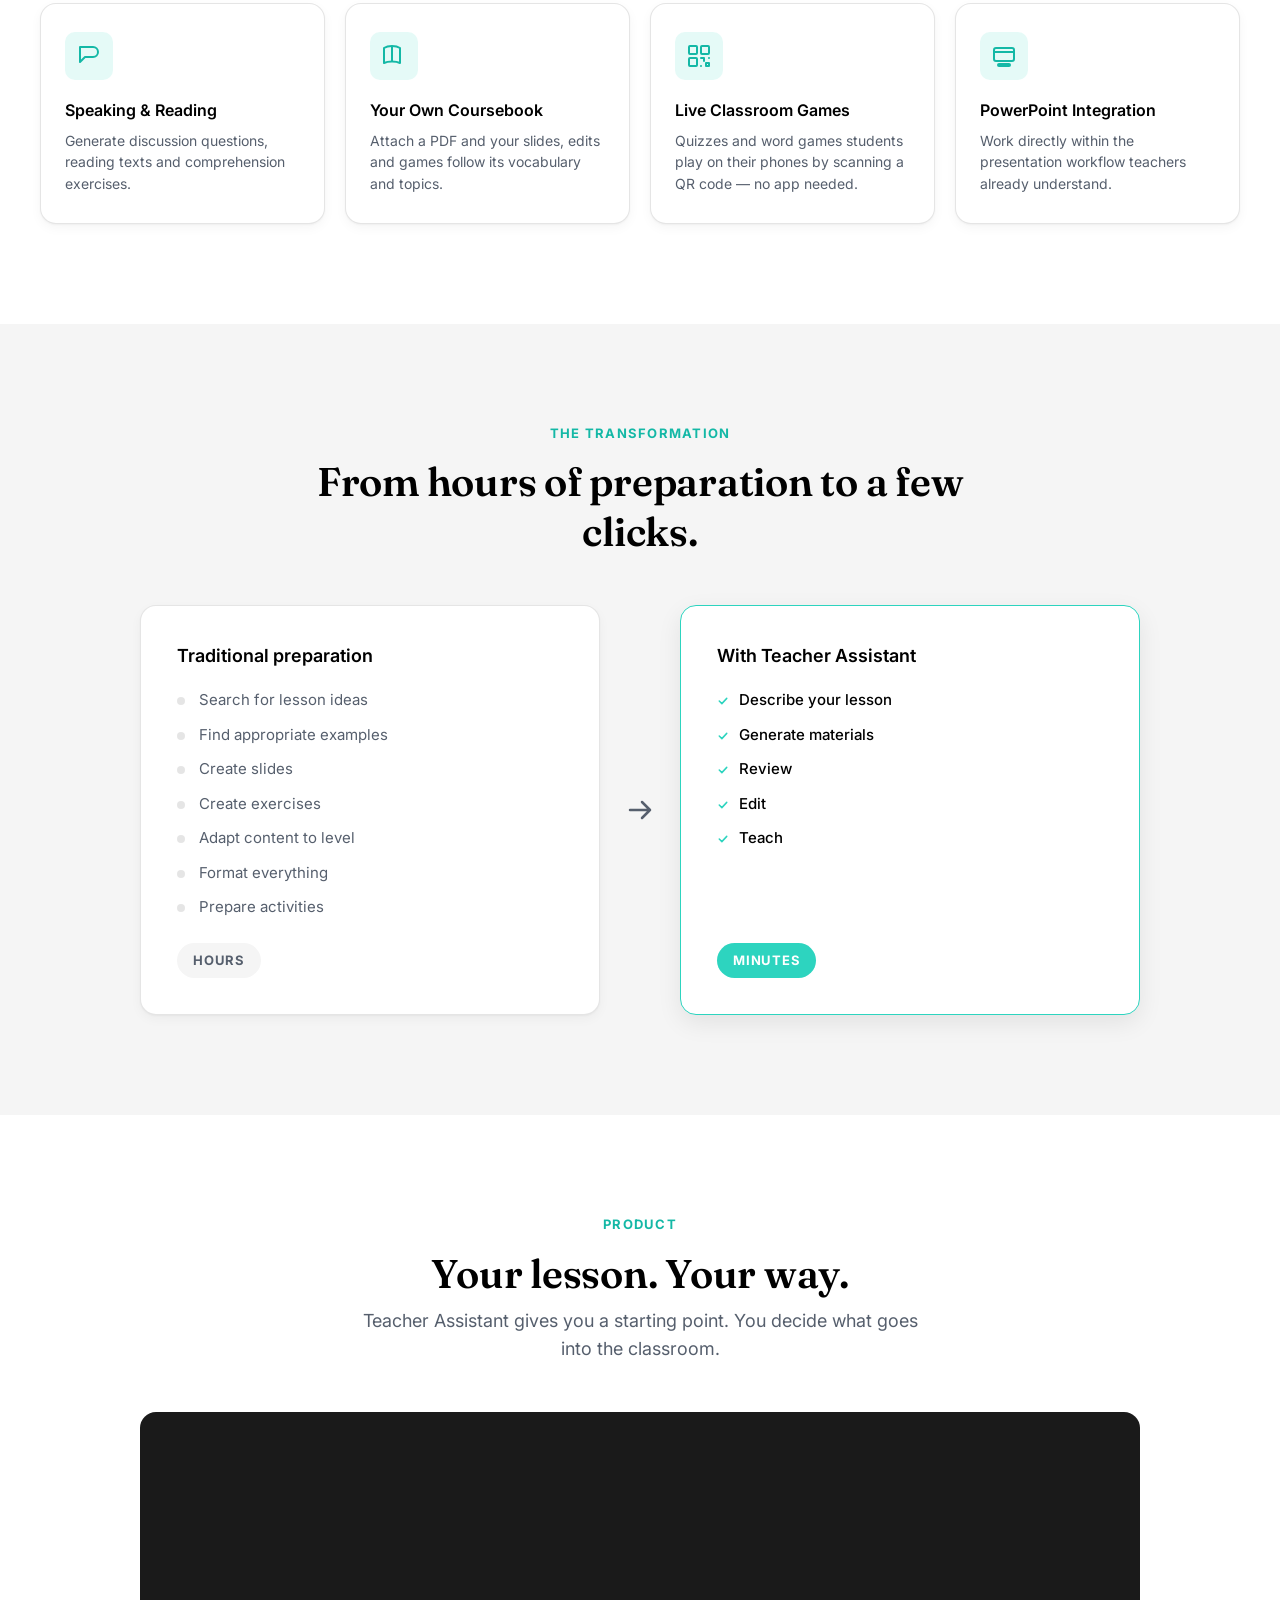
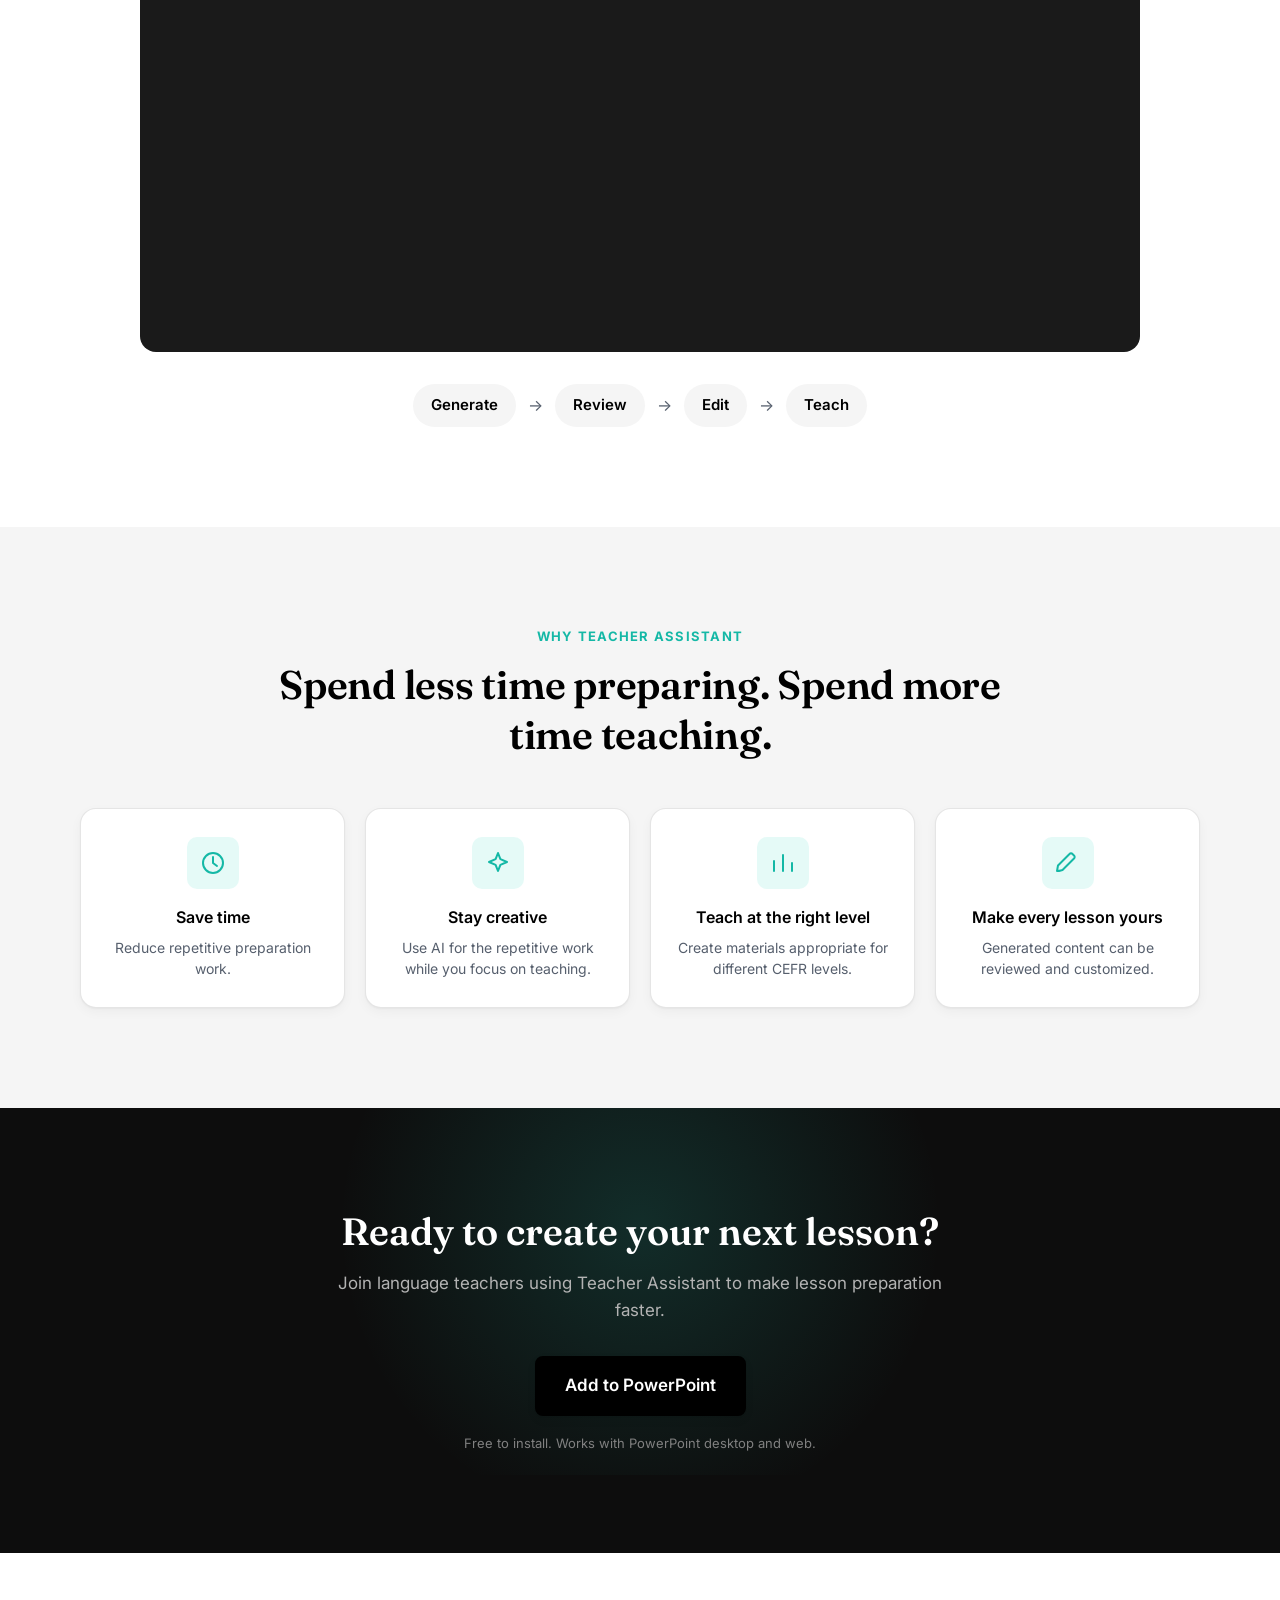
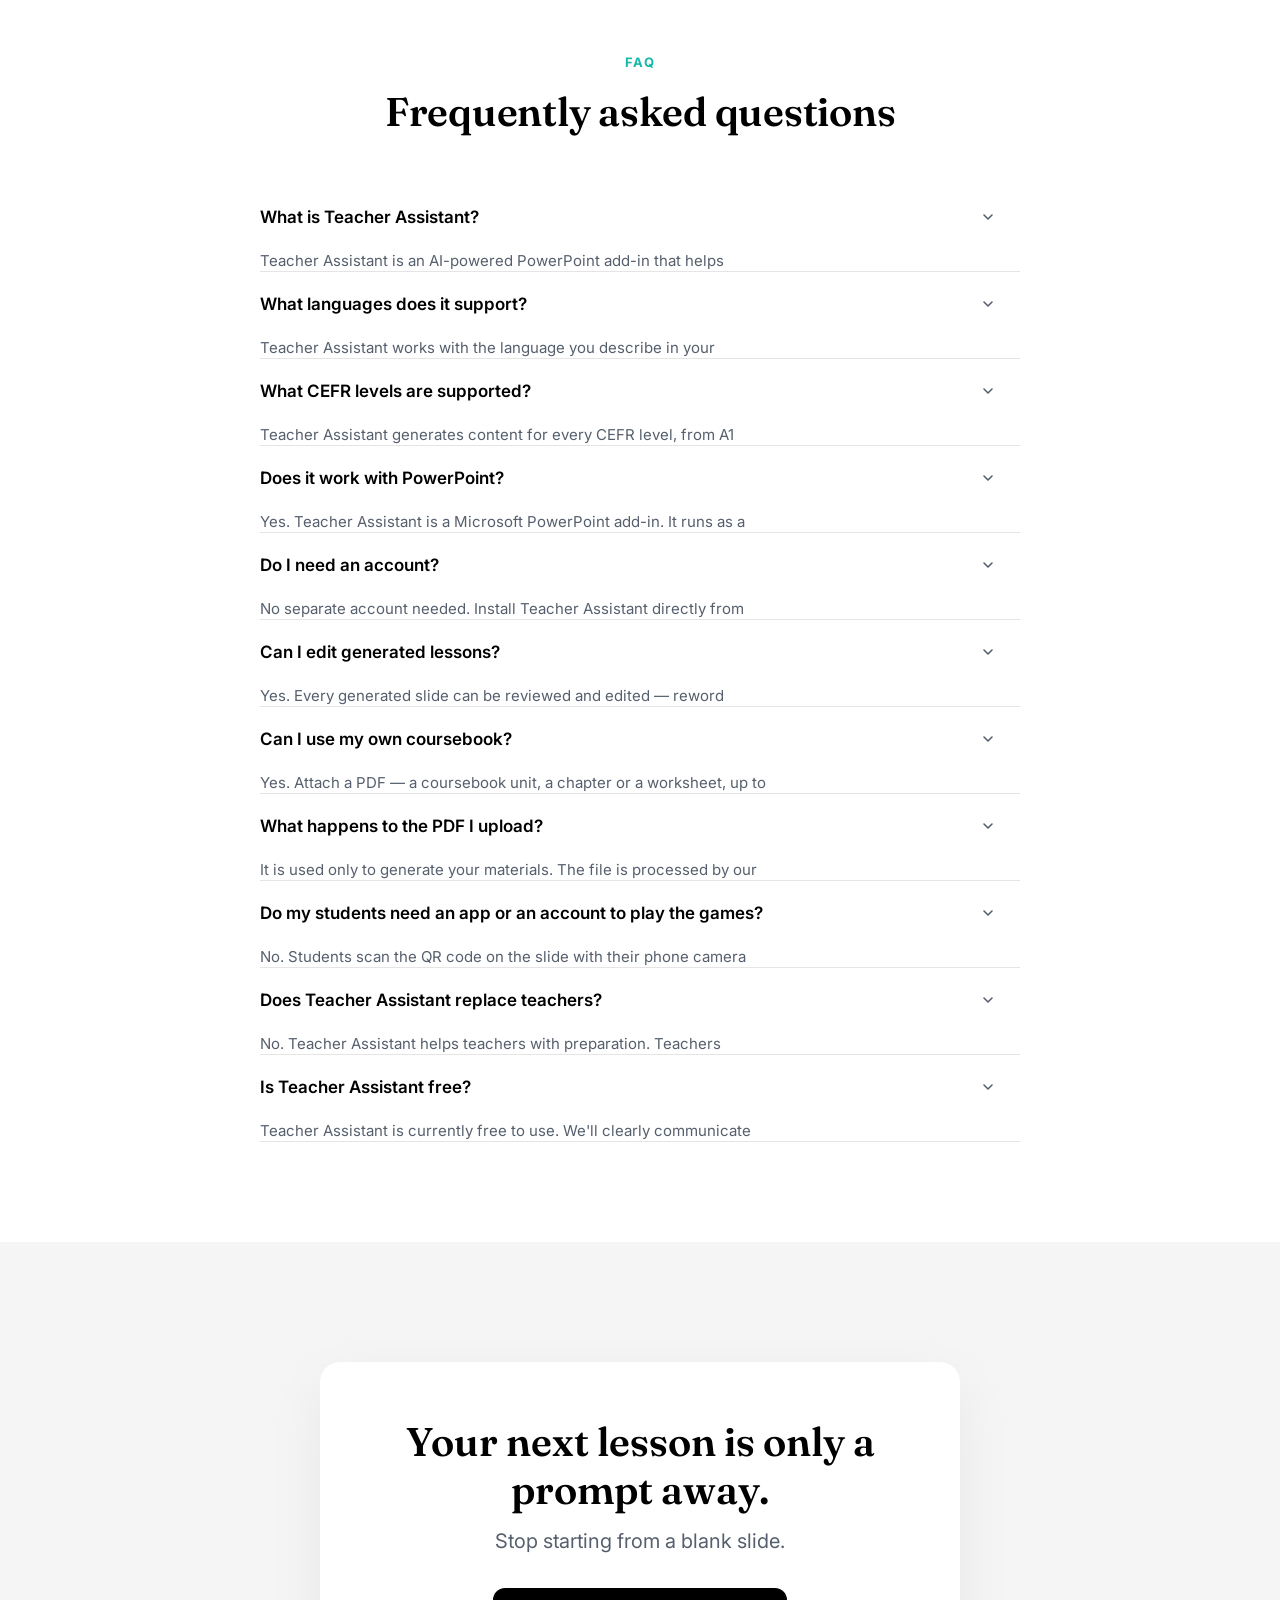
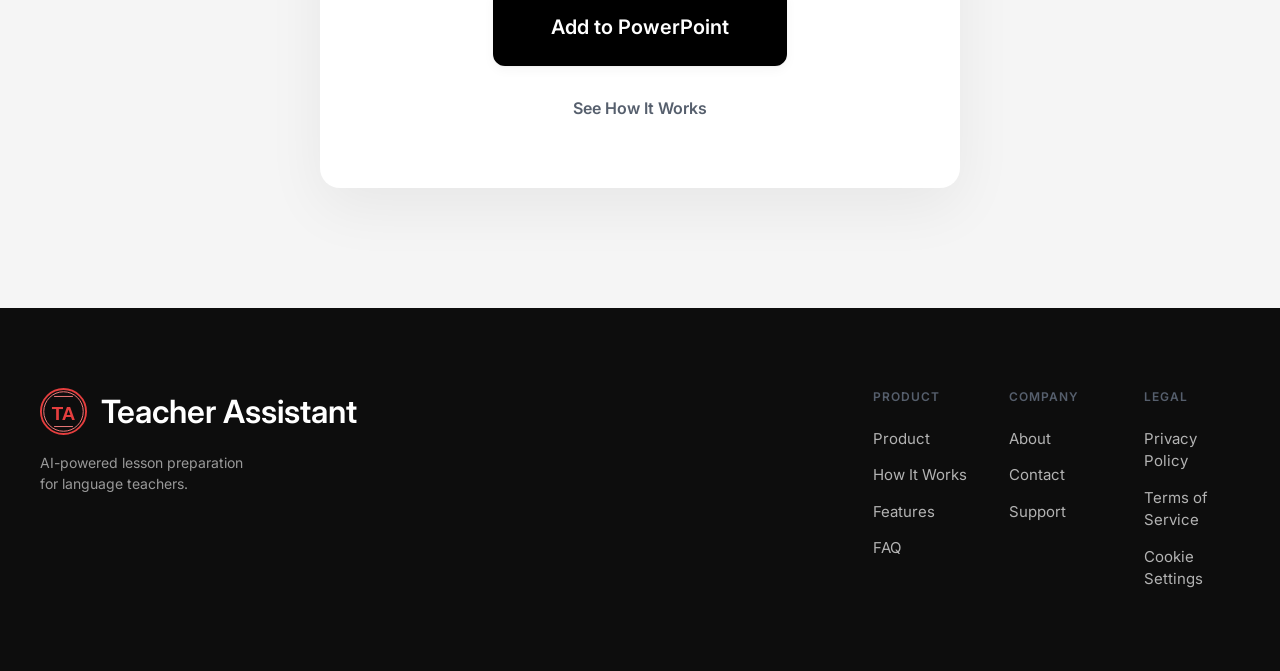
==== commit 3ecb17df: "add info on v2 plugin" ====
--- a/index.html
+++ b/index.html
@@ -244,18 +244,18 @@
                 </div>
                 <div class="feature-card">
                     <div class="feature-icon"><svg width="26" height="26" viewBox="0 0 26 26" fill="none"><path d="M4 4h13a5 5 0 0 1 0 10H9l-5 5V4z" stroke="currentColor" stroke-width="2" stroke-linejoin="round"/></svg></div>
-                    <h3 class="feature-title">Speaking Activities</h3>
-                    <p class="feature-desc">Generate questions, discussion activities and prompts.</p>
+                    <h3 class="feature-title">Speaking &amp; Reading</h3>
+                    <p class="feature-desc">Generate discussion questions, reading texts and comprehension exercises.</p>
                 </div>
                 <div class="feature-card">
                     <div class="feature-icon"><svg width="26" height="26" viewBox="0 0 26 26" fill="none"><path d="M3 5c0 0 3-2 8-2s8 2 8 2v15c0 0-3-1.5-8-1.5S3 20 3 20V5z" stroke="currentColor" stroke-width="2" stroke-linejoin="round"/><path d="M11 3v15" stroke="currentColor" stroke-width="2"/></svg></div>
-                    <h3 class="feature-title">Reading Activities</h3>
-                    <p class="feature-desc">Create reading materials and comprehension exercises.</p>
-                </div>
-                <div class="feature-card">
-                    <div class="feature-icon"><svg width="26" height="26" viewBox="0 0 26 26" fill="none"><rect x="3" y="3" width="20" height="20" rx="2" stroke="currentColor" stroke-width="2"/><path d="M8 13l3 3 7-7" stroke="currentColor" stroke-width="2" stroke-linecap="round" stroke-linejoin="round"/></svg></div>
-                    <h3 class="feature-title">Quizzes &amp; Exercises</h3>
-                    <p class="feature-desc">Generate activities that keep students engaged.</p>
+                    <h3 class="feature-title">Your Own Coursebook</h3>
+                    <p class="feature-desc">Attach a PDF and your slides, edits and games follow its vocabulary and topics.</p>
+                </div>
+                <div class="feature-card">
+                    <div class="feature-icon"><svg width="26" height="26" viewBox="0 0 26 26" fill="none"><rect x="3" y="3" width="8" height="8" rx="1" stroke="currentColor" stroke-width="2"/><rect x="15" y="3" width="8" height="8" rx="1" stroke="currentColor" stroke-width="2"/><rect x="3" y="15" width="8" height="8" rx="1" stroke="currentColor" stroke-width="2"/><path d="M15 15h3v3M23 15v0M15 23h0M20 20h3v3h-3z" stroke="currentColor" stroke-width="2" stroke-linecap="round" stroke-linejoin="round"/></svg></div>
+                    <h3 class="feature-title">Live Classroom Games</h3>
+                    <p class="feature-desc">Quizzes and word games students play on their phones by scanning a QR code — no app needed.</p>
                 </div>
                 <div class="feature-card">
                     <div class="feature-icon"><svg width="26" height="26" viewBox="0 0 26 26" fill="none"><rect x="3" y="5" width="20" height="13" rx="2" stroke="currentColor" stroke-width="2"/><path d="M3 9h20" stroke="currentColor" stroke-width="2"/><rect x="7" y="21" width="12" height="2" rx="1" stroke="currentColor" stroke-width="2"/></svg></div>
@@ -388,7 +388,7 @@
                         <svg class="faq-chevron" width="16" height="16" viewBox="0 0 16 16" fill="none"><path d="M4 6l4 4 4-4" stroke="currentColor" stroke-width="1.6" stroke-linecap="round" stroke-linejoin="round"/></svg>
                     </button>
                     <div class="faq-answer">
-                        <p>Teacher Assistant is an AI-powered PowerPoint add-in that helps language teachers create lesson materials faster. Describe the lesson you want to teach, and it generates ready-to-use slides — vocabulary, grammar, reading, speaking activities and more — directly inside your presentation.</p>
+                        <p>Teacher Assistant is an AI-powered PowerPoint add-in that helps language teachers create lesson materials faster. Describe the lesson you want to teach, and it generates ready-to-use slides — vocabulary, grammar, reading, speaking activities and more — directly inside your presentation. It can also base your lesson on your own coursebook and turn it into a game students play on their phones.</p>
                     </div>
                 </div>
                 <div class="faq-item">
@@ -434,6 +434,33 @@
                     </button>
                     <div class="faq-answer">
                         <p>Yes. Every generated slide can be reviewed and edited — reword content, swap examples, or ask Teacher Assistant to adjust a single slide — before you insert it into your presentation.</p>
+                    </div>
+                </div>
+                <div class="faq-item">
+                    <button class="faq-question" aria-expanded="false">
+                        <span>Can I use my own coursebook?</span>
+                        <svg class="faq-chevron" width="16" height="16" viewBox="0 0 16 16" fill="none"><path d="M4 6l4 4 4-4" stroke="currentColor" stroke-width="1.6" stroke-linecap="round" stroke-linejoin="round"/></svg>
+                    </button>
+                    <div class="faq-answer">
+                        <p>Yes. Attach a PDF — a coursebook unit, a chapter or a worksheet, up to 20&nbsp;MB — with the paperclip button. Your slides, edits and games then use its vocabulary, examples and topics, for example "make slides on the Unit 3 vocabulary". You can attach one book per chat.</p>
+                    </div>
+                </div>
+                <div class="faq-item">
+                    <button class="faq-question" aria-expanded="false">
+                        <span>What happens to the PDF I upload?</span>
+                        <svg class="faq-chevron" width="16" height="16" viewBox="0 0 16 16" fill="none"><path d="M4 6l4 4 4-4" stroke="currentColor" stroke-width="1.6" stroke-linecap="round" stroke-linejoin="round"/></svg>
+                    </button>
+                    <div class="faq-answer">
+                        <p>It is used only to generate your materials. The file is processed by our AI provider and deleted automatically 7 days after upload. Please don't upload documents with personal data about your students. See our <a href="privacy-policy.html">Privacy Policy</a> for details.</p>
+                    </div>
+                </div>
+                <div class="faq-item">
+                    <button class="faq-question" aria-expanded="false">
+                        <span>Do my students need an app or an account to play the games?</span>
+                        <svg class="faq-chevron" width="16" height="16" viewBox="0 0 16 16" fill="none"><path d="M4 6l4 4 4-4" stroke="currentColor" stroke-width="1.6" stroke-linecap="round" stroke-linejoin="round"/></svg>
+                    </button>
+                    <div class="faq-answer">
+                        <p>No. Students scan the QR code on the slide with their phone camera and the game opens in the browser. They don't install anything, don't sign in and aren't asked for any personal data.</p>
                     </div>
                 </div>
                 <div class="faq-item">
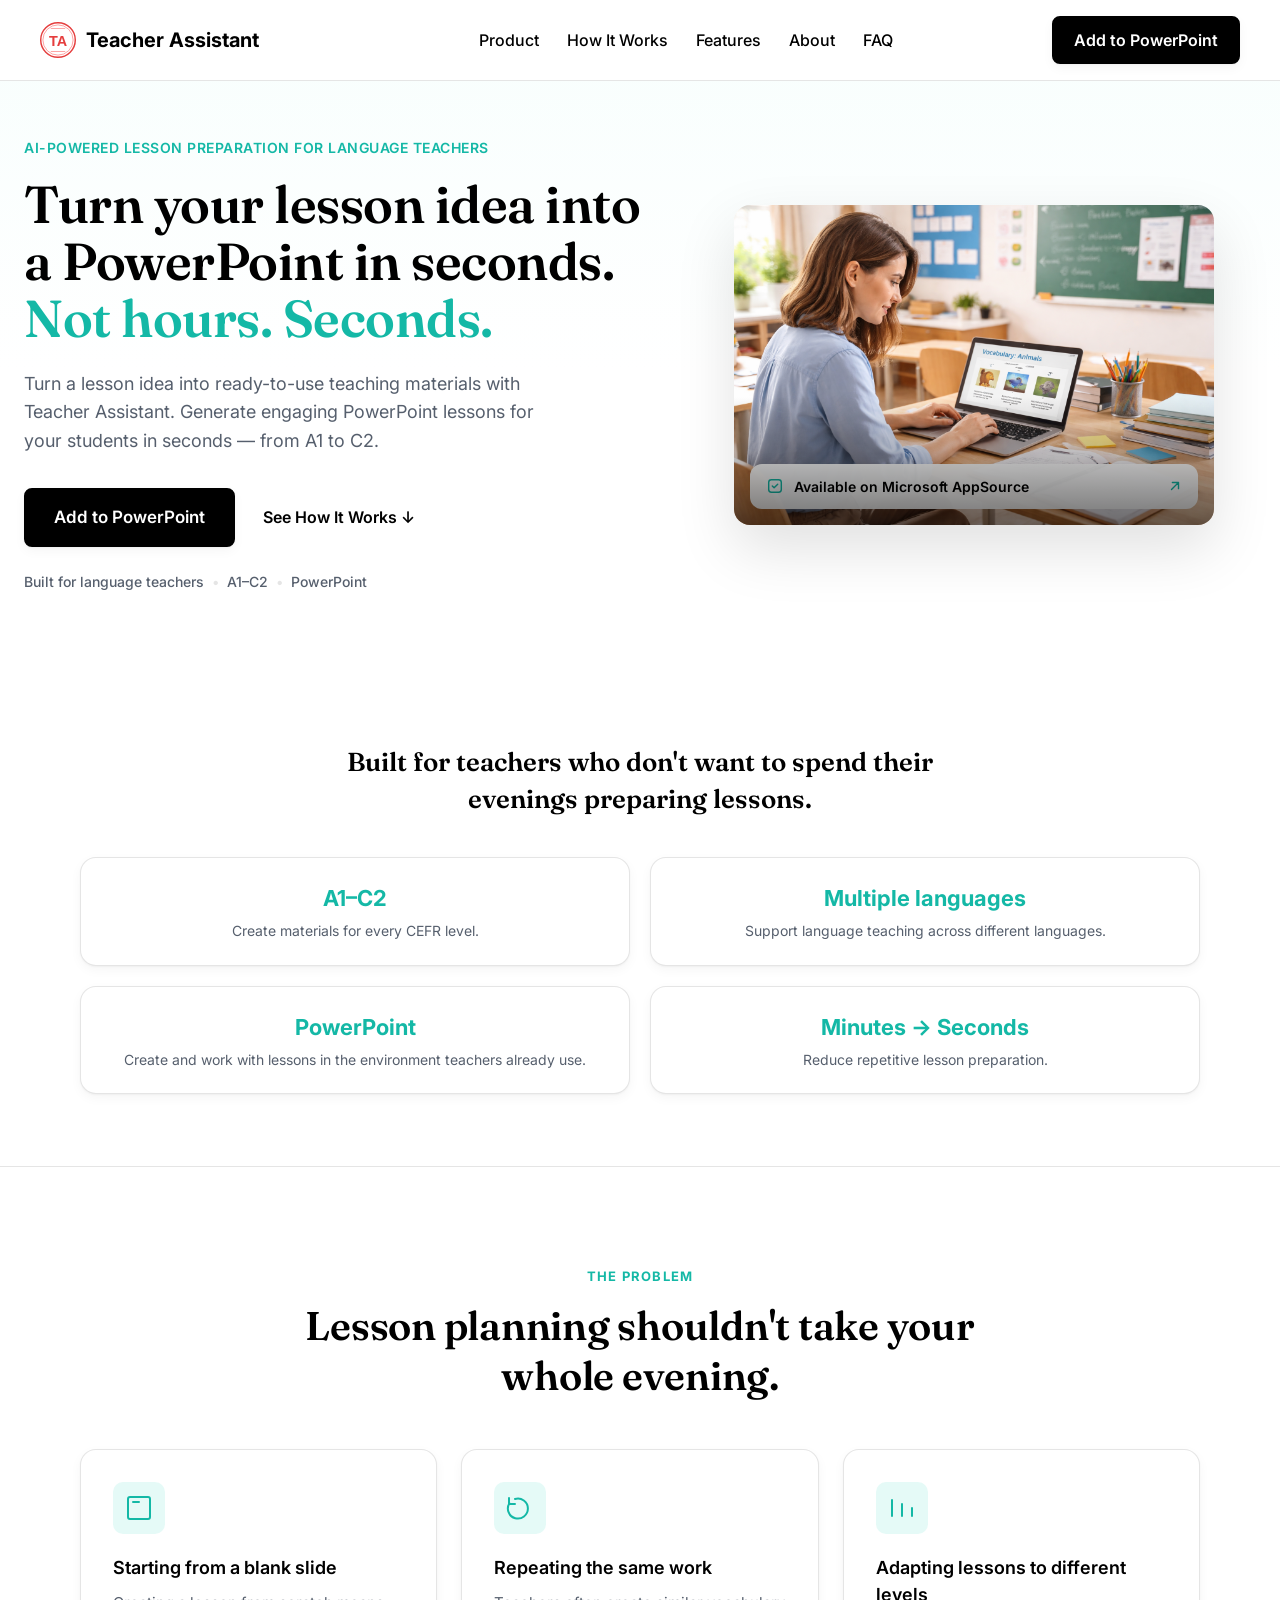
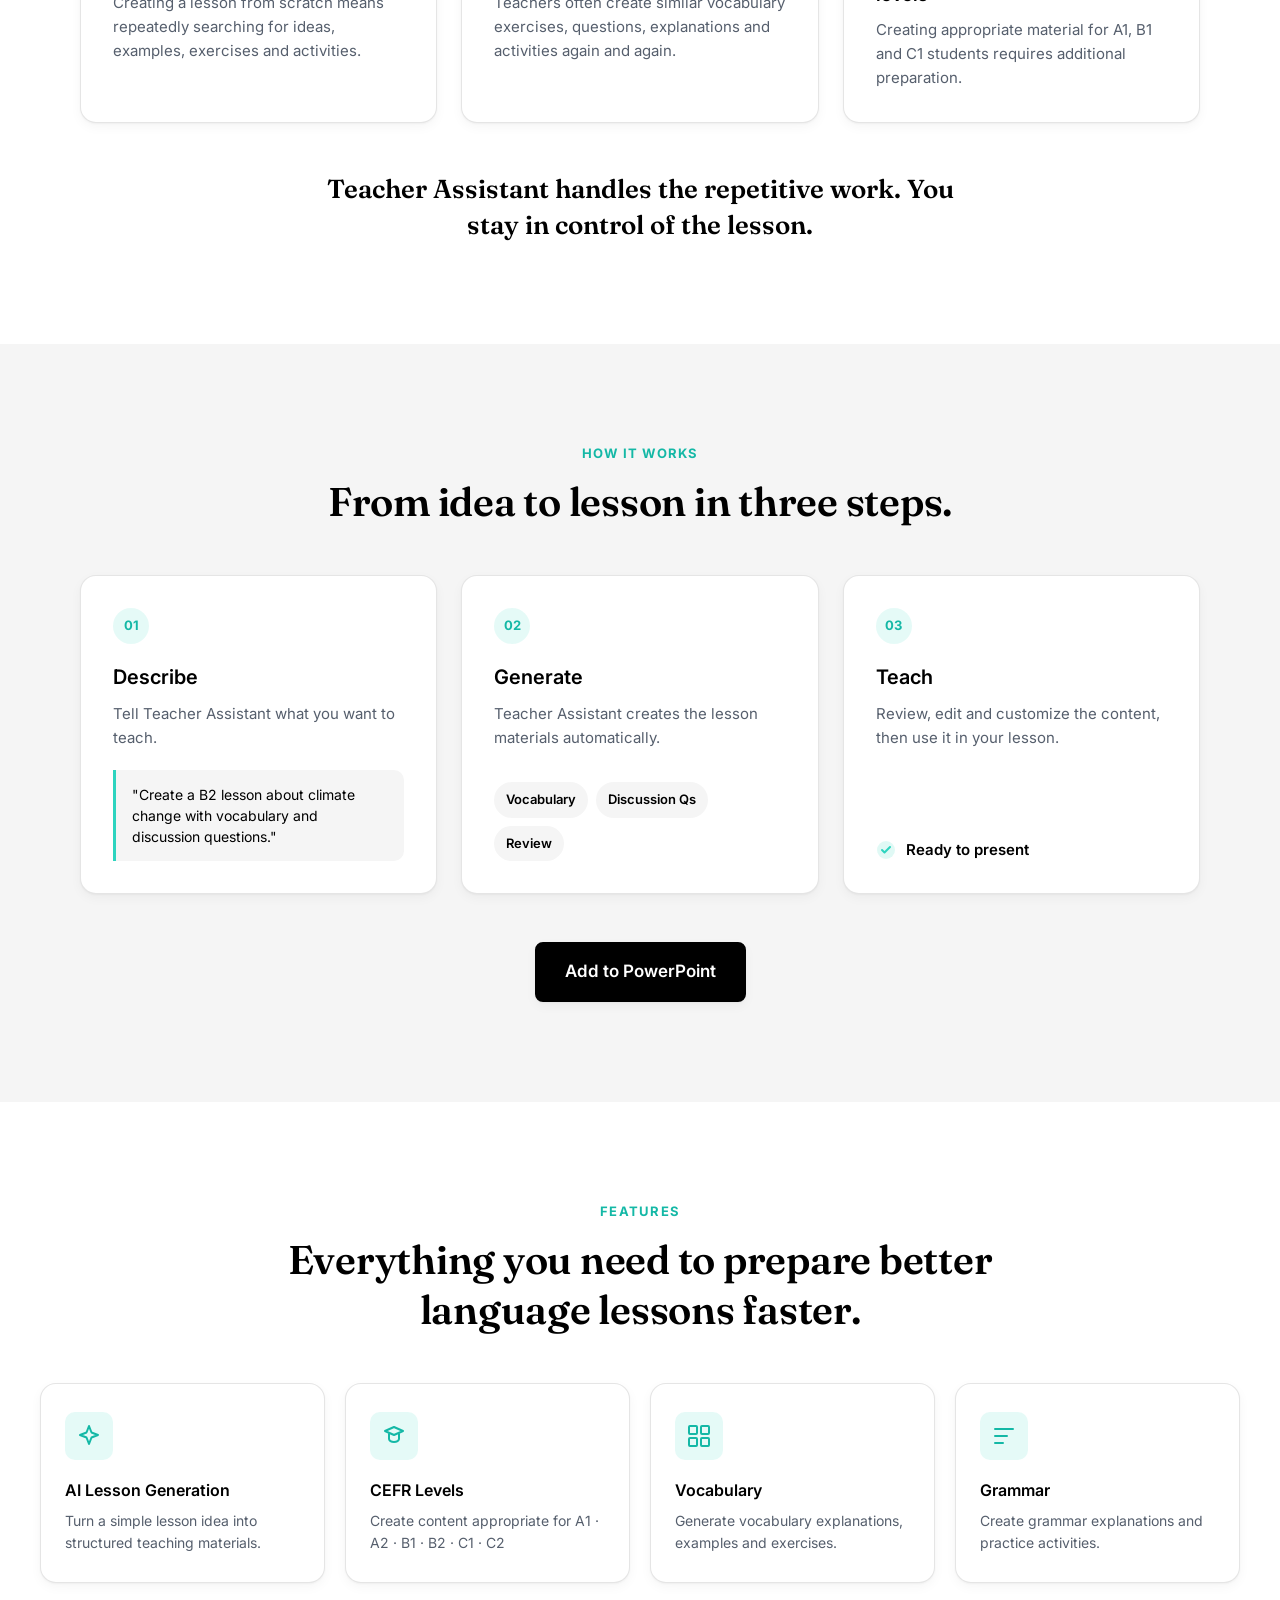
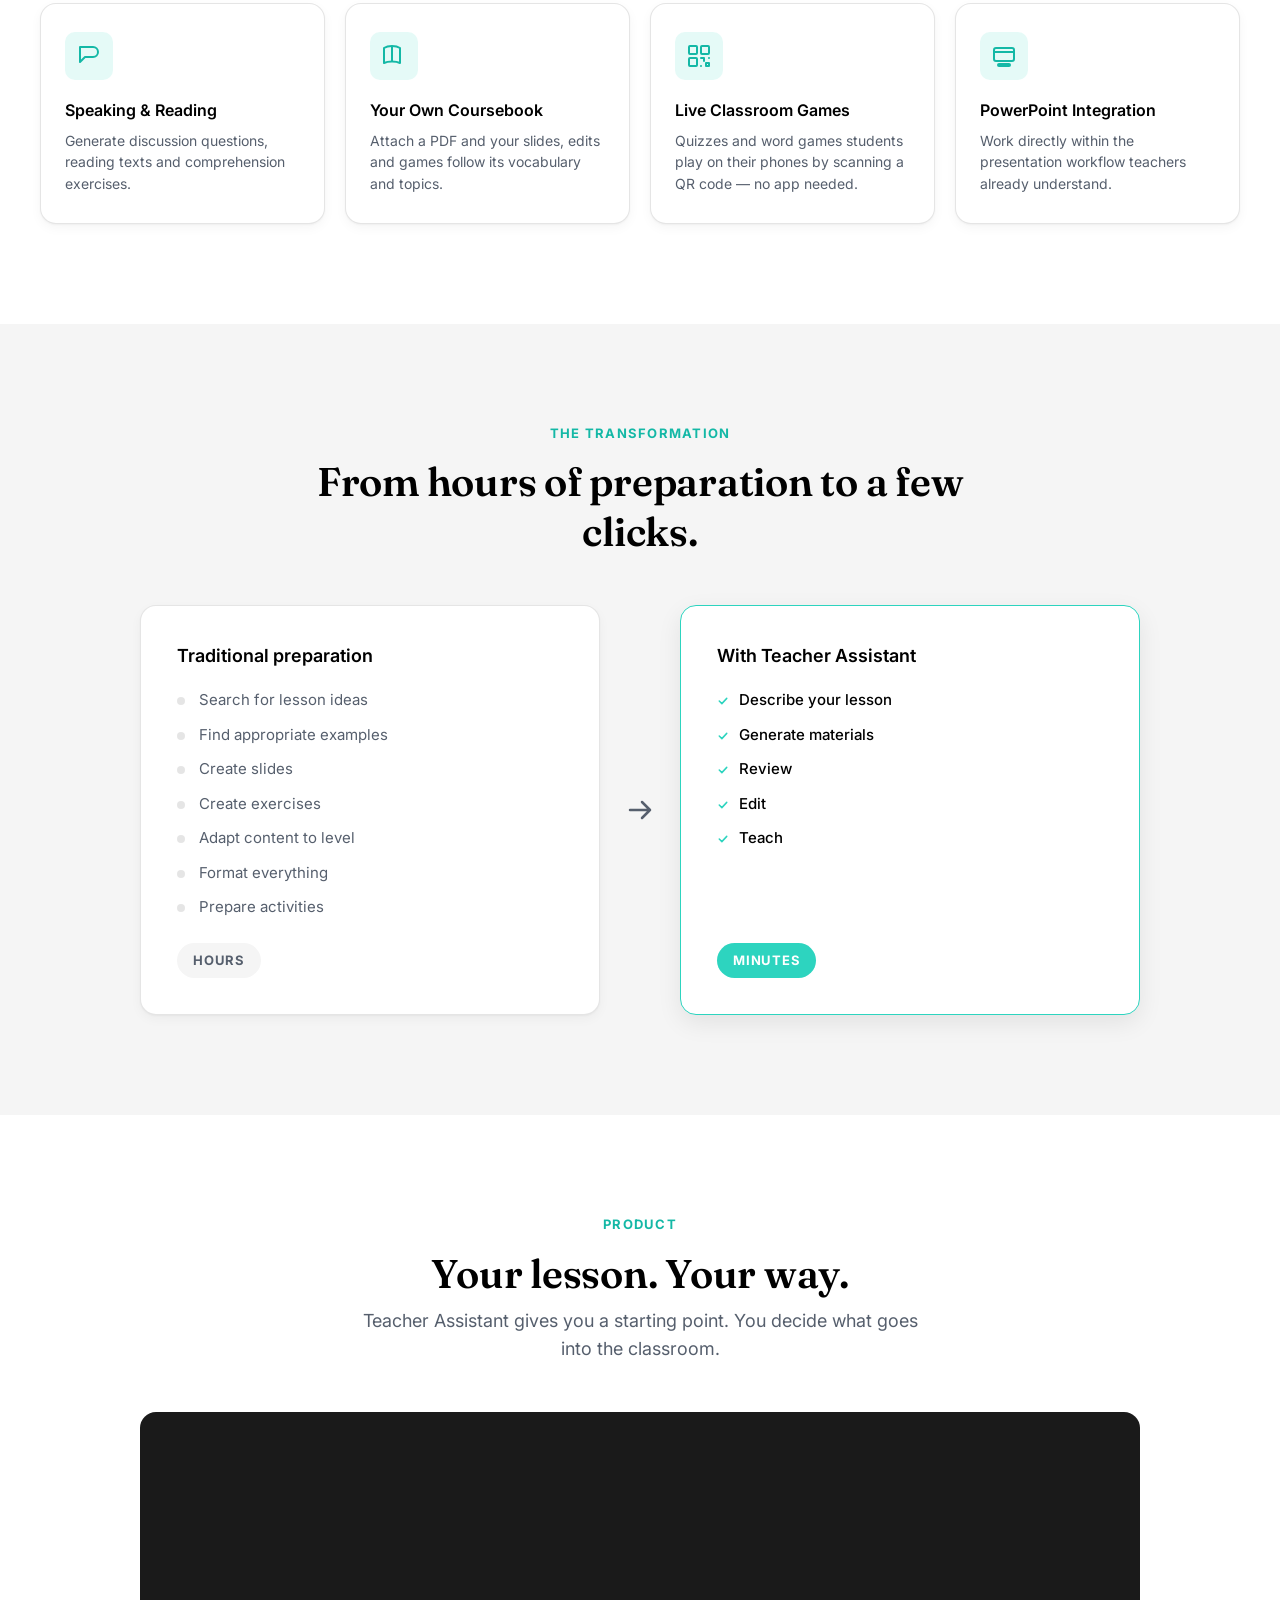
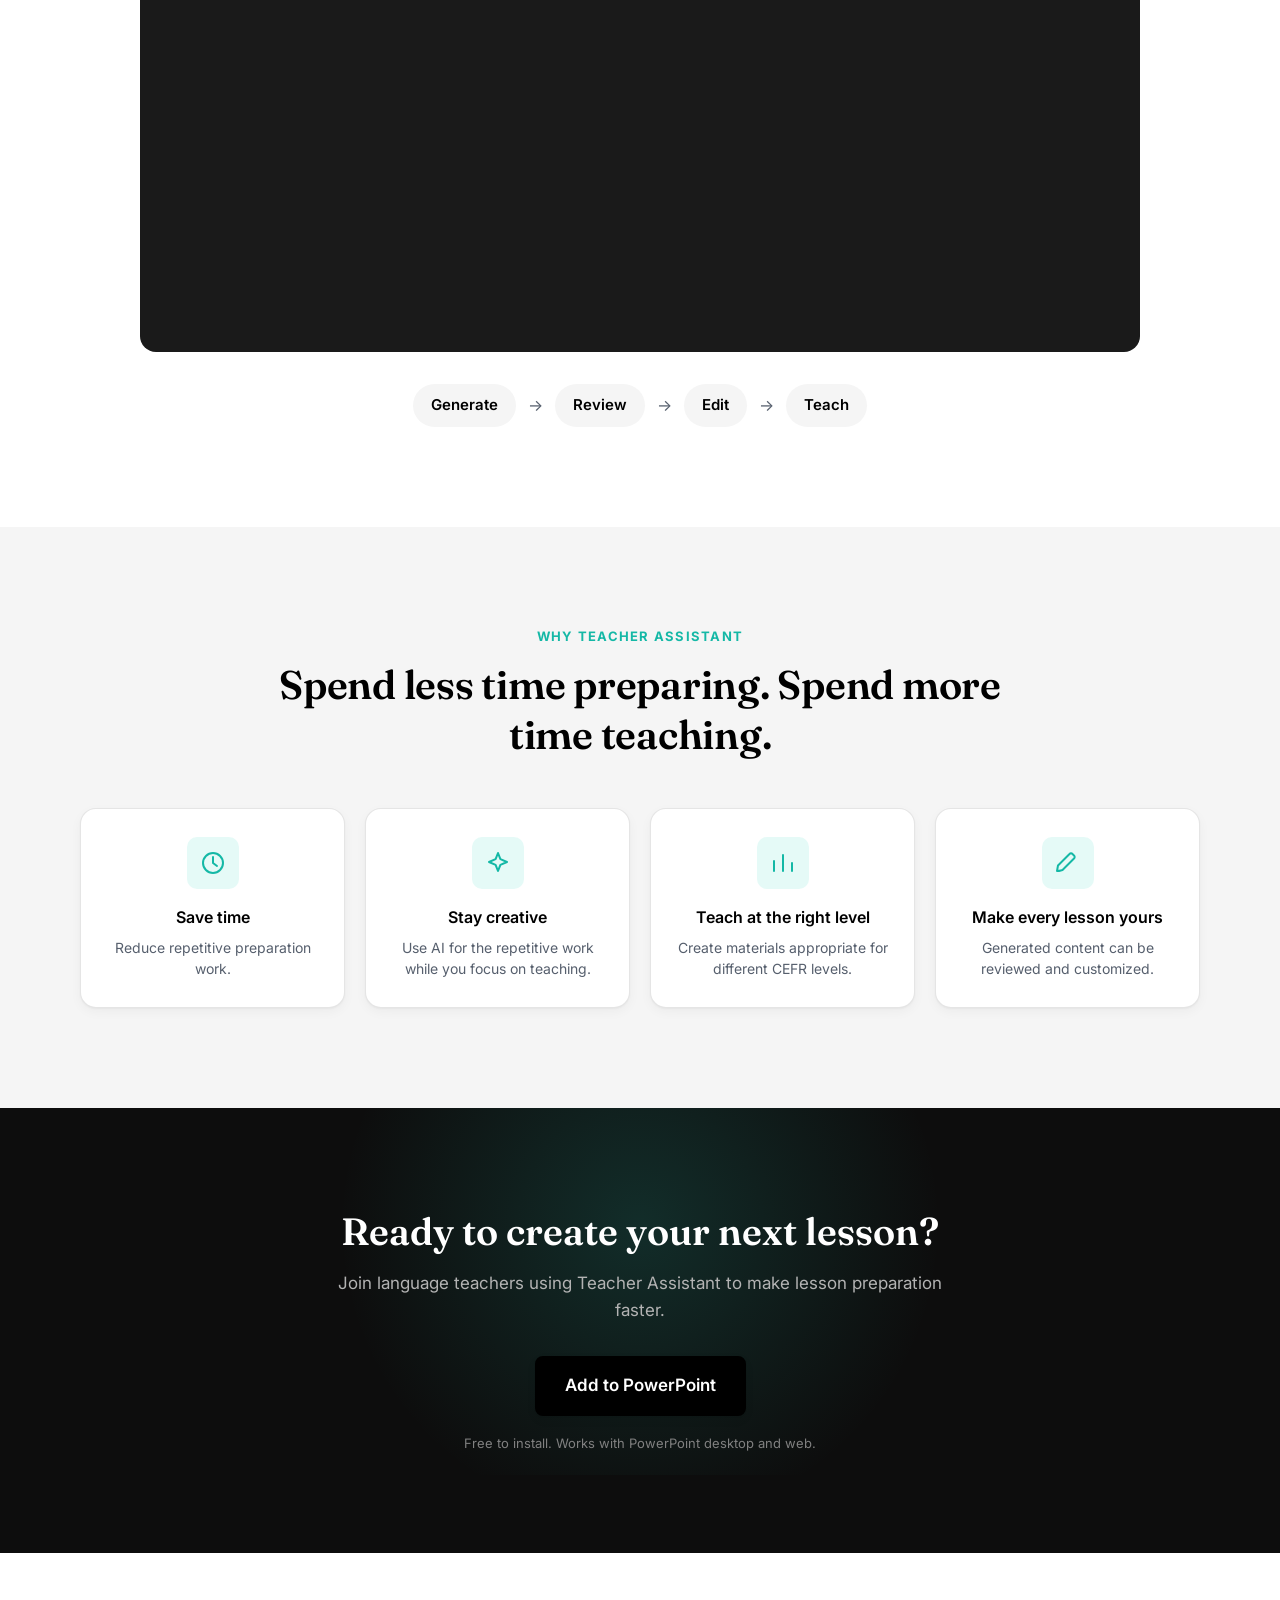
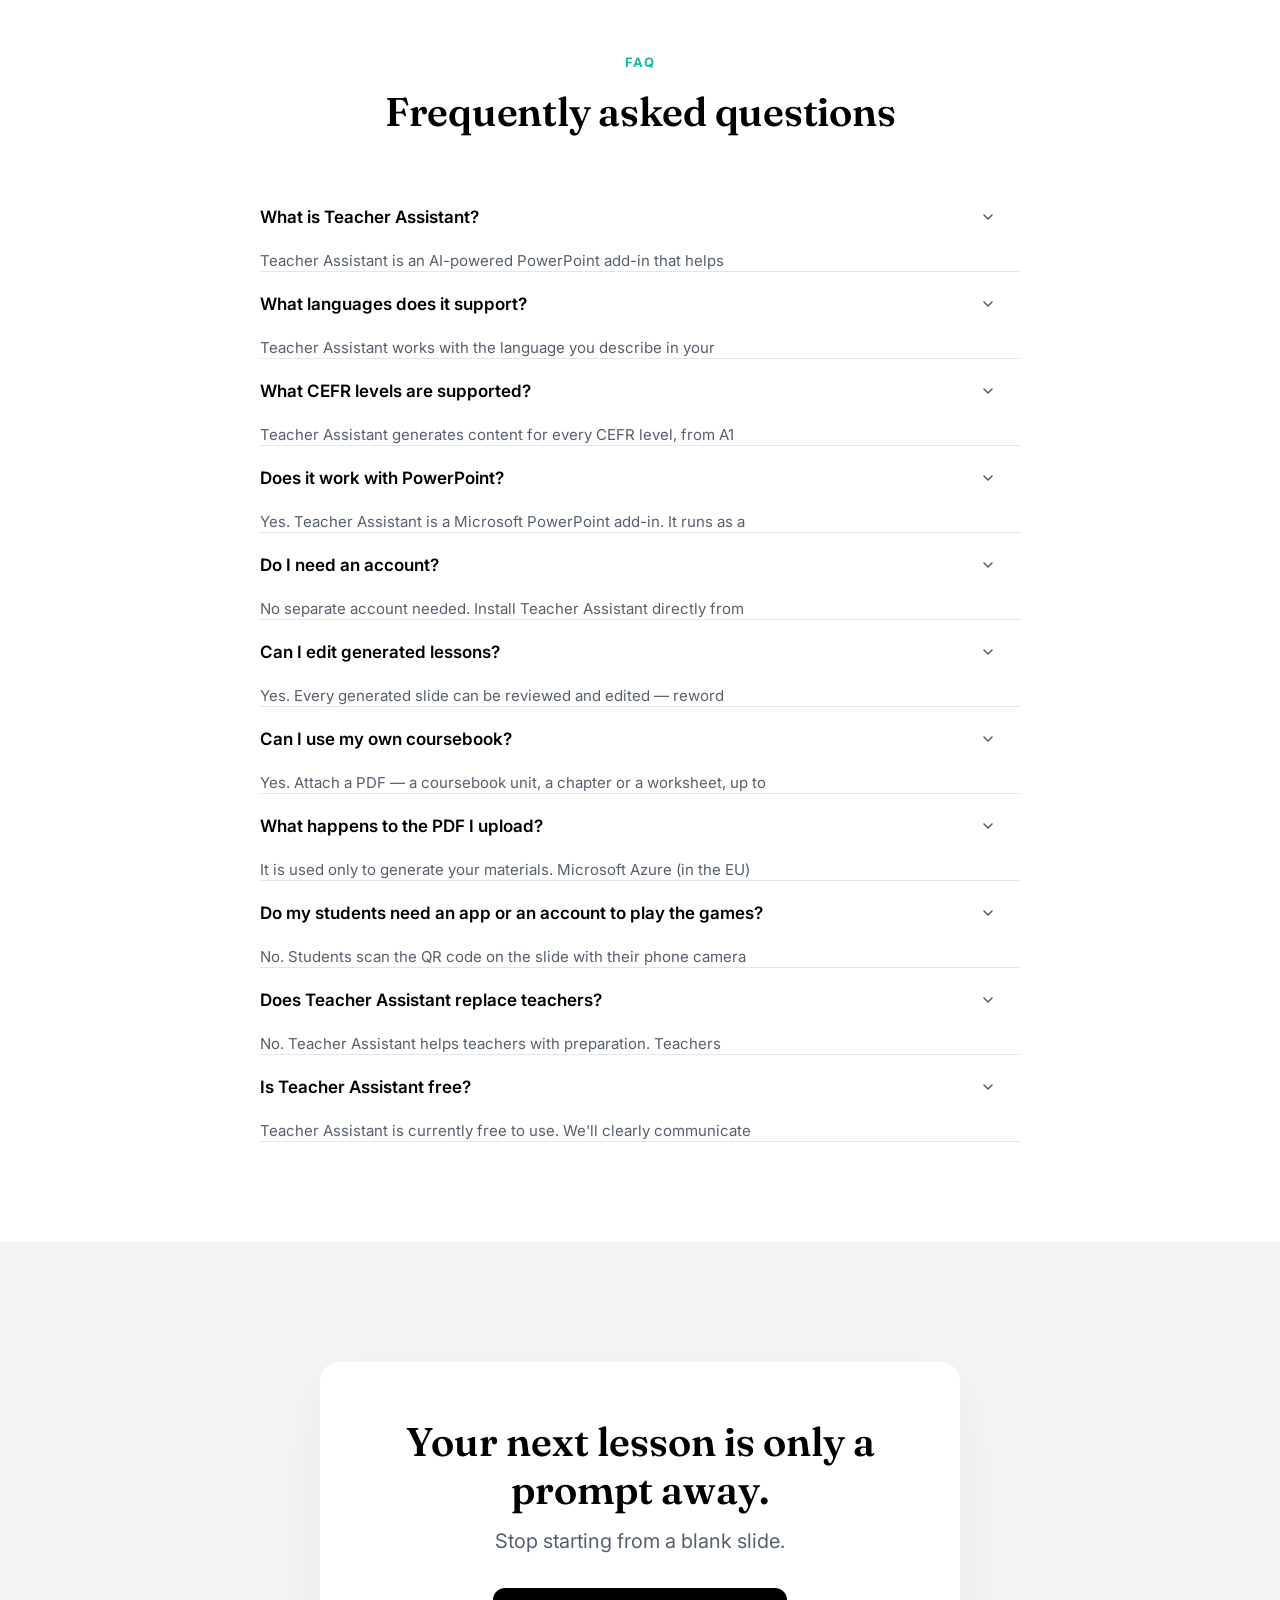
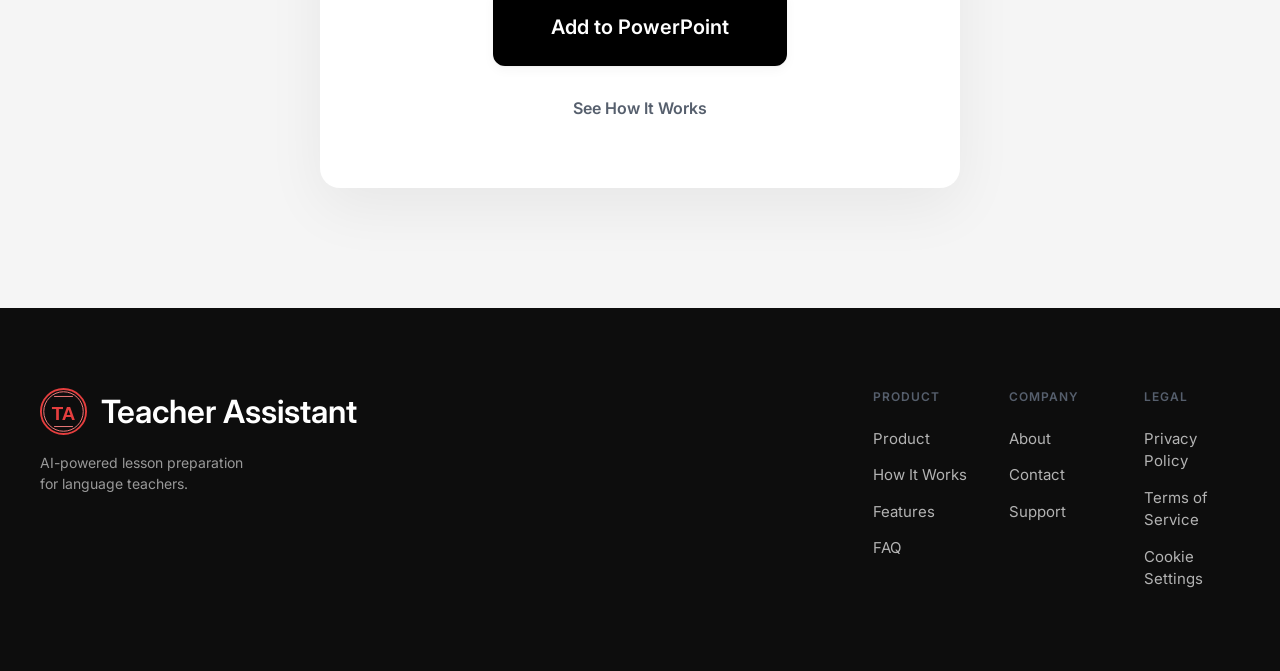
==== commit 248dc321: "OCR update" ====
--- a/index.html
+++ b/index.html
@@ -451,7 +451,7 @@
                         <svg class="faq-chevron" width="16" height="16" viewBox="0 0 16 16" fill="none"><path d="M4 6l4 4 4-4" stroke="currentColor" stroke-width="1.6" stroke-linecap="round" stroke-linejoin="round"/></svg>
                     </button>
                     <div class="faq-answer">
-                        <p>It is used only to generate your materials. The file is processed by our AI provider and deleted automatically 7 days after upload. Please don't upload documents with personal data about your students. See our <a href="privacy-policy.html">Privacy Policy</a> for details.</p>
+                        <p>It is used only to generate your materials. Microsoft Azure (in the EU) recognises its text, our AI provider indexes that text, and it is deleted automatically 29 days after upload. Please don't upload documents with personal data about your students. See our <a href="privacy-policy.html">Privacy Policy</a> for details.</p>
                     </div>
                 </div>
                 <div class="faq-item">
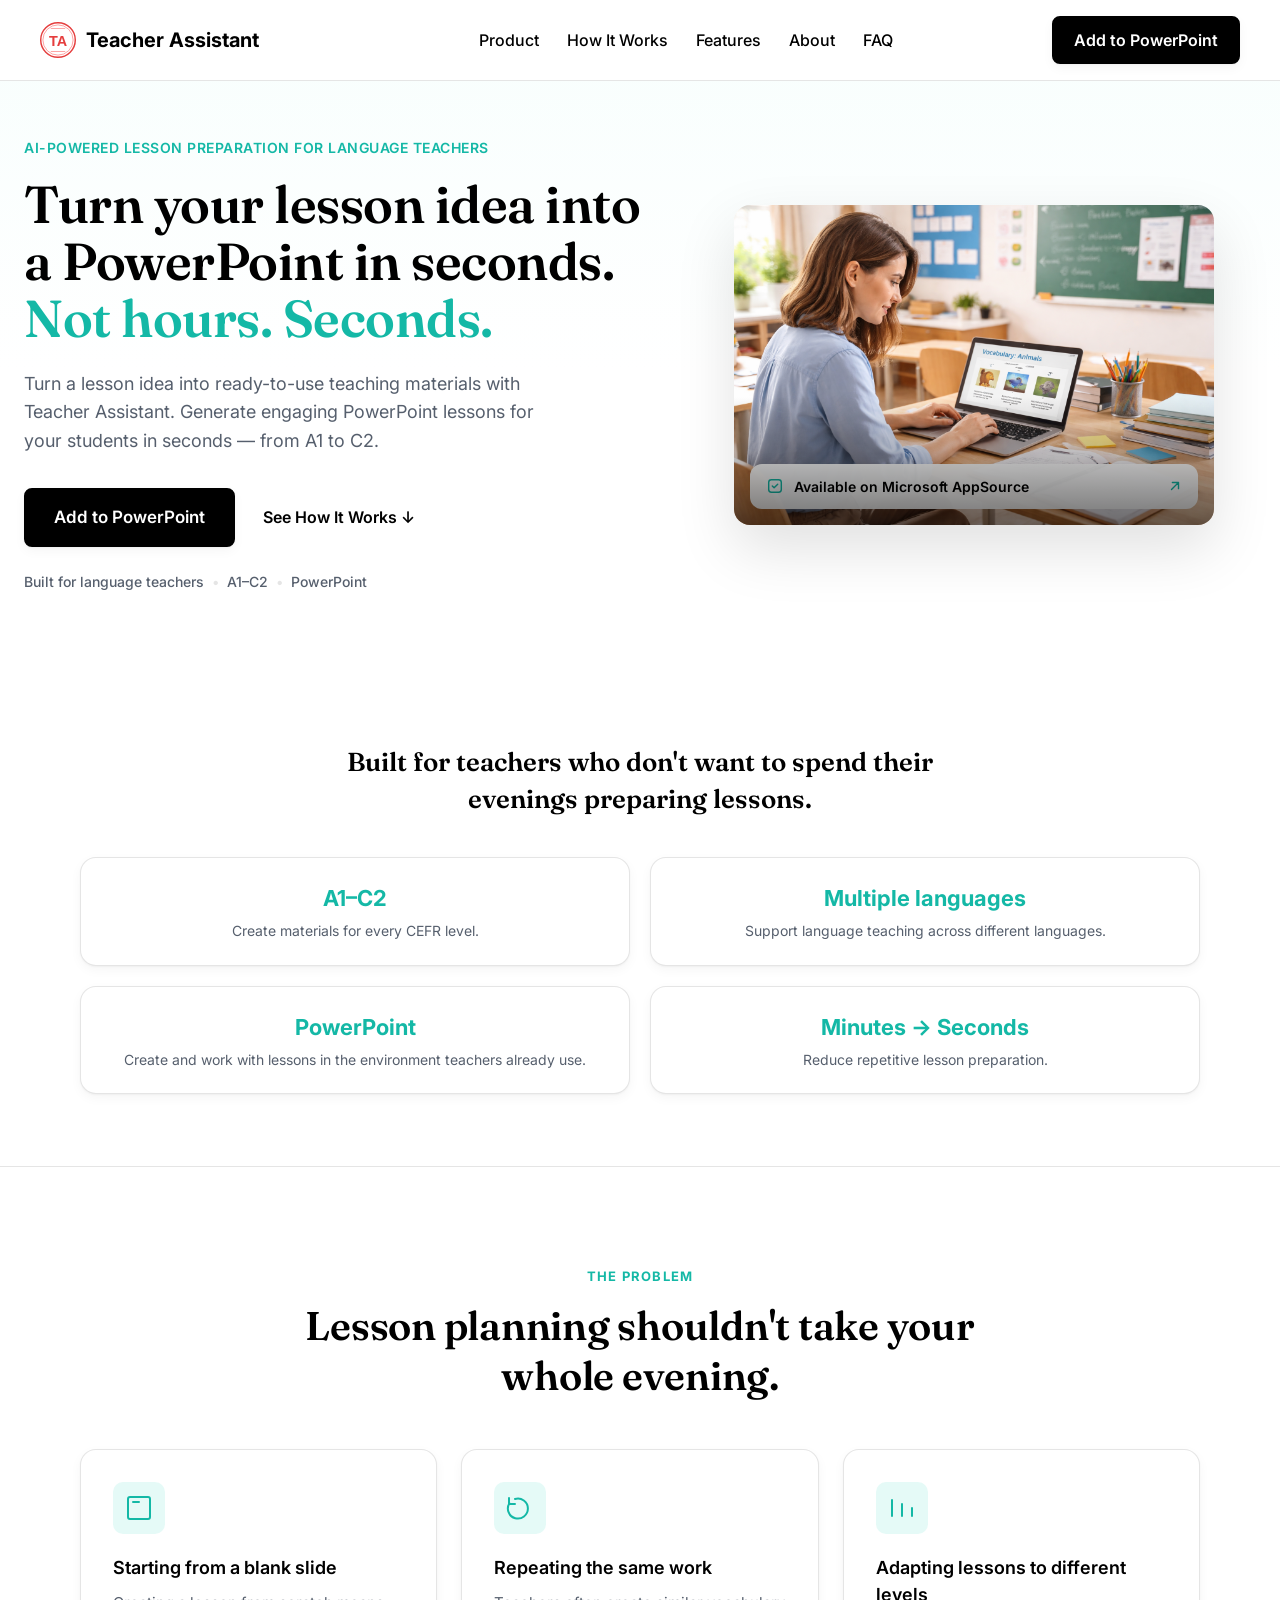
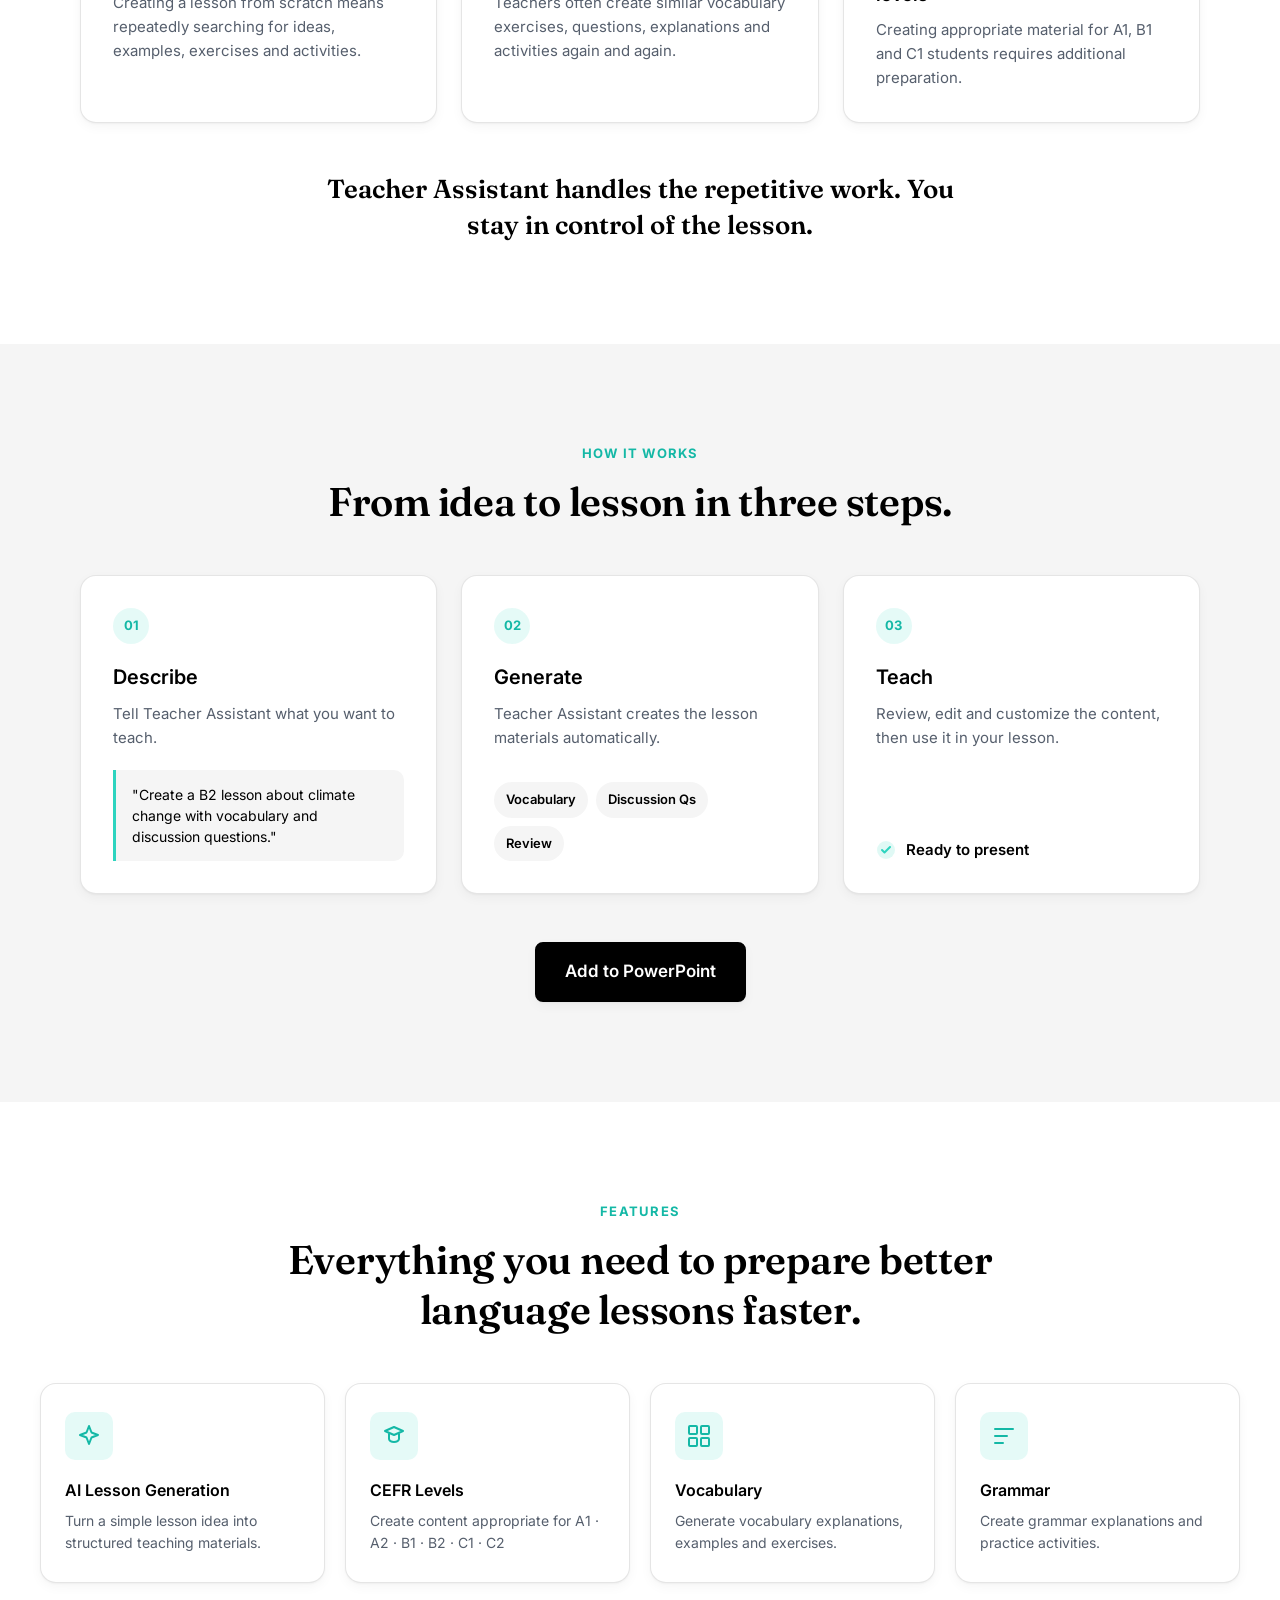
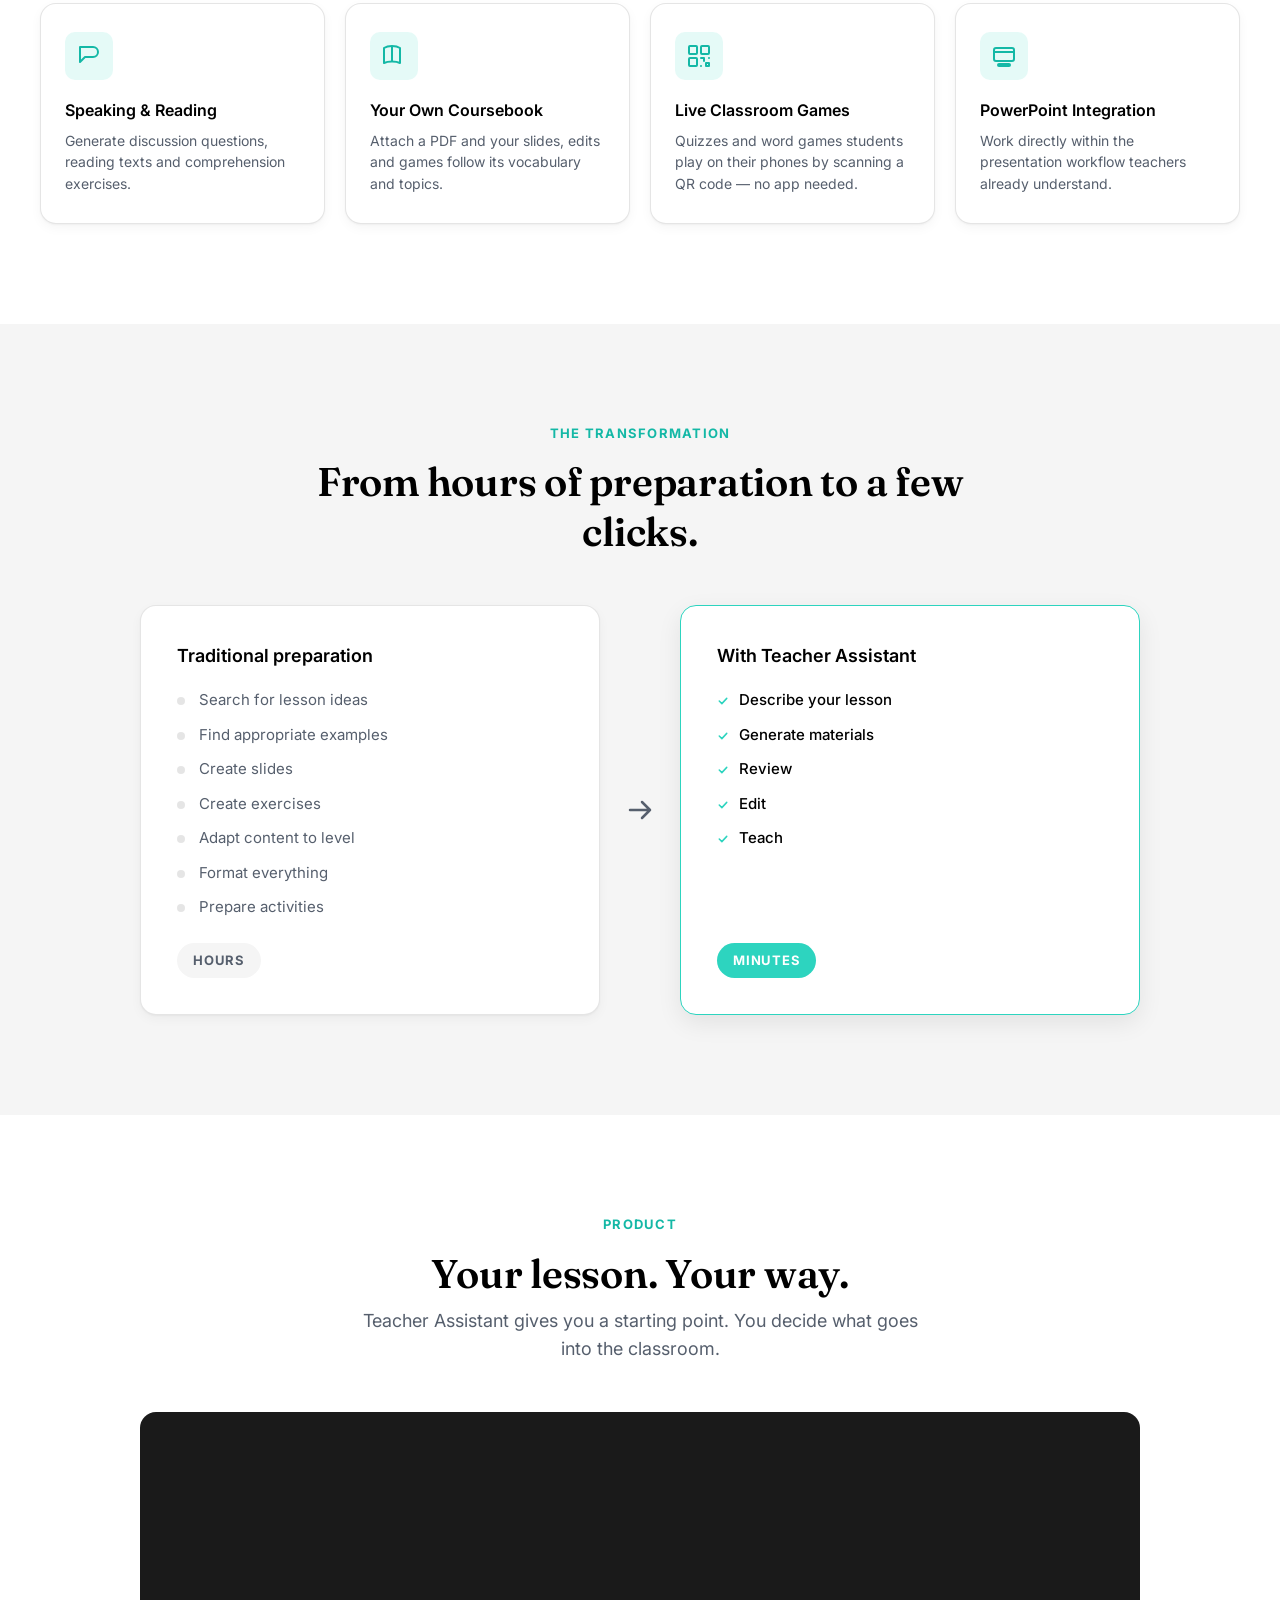
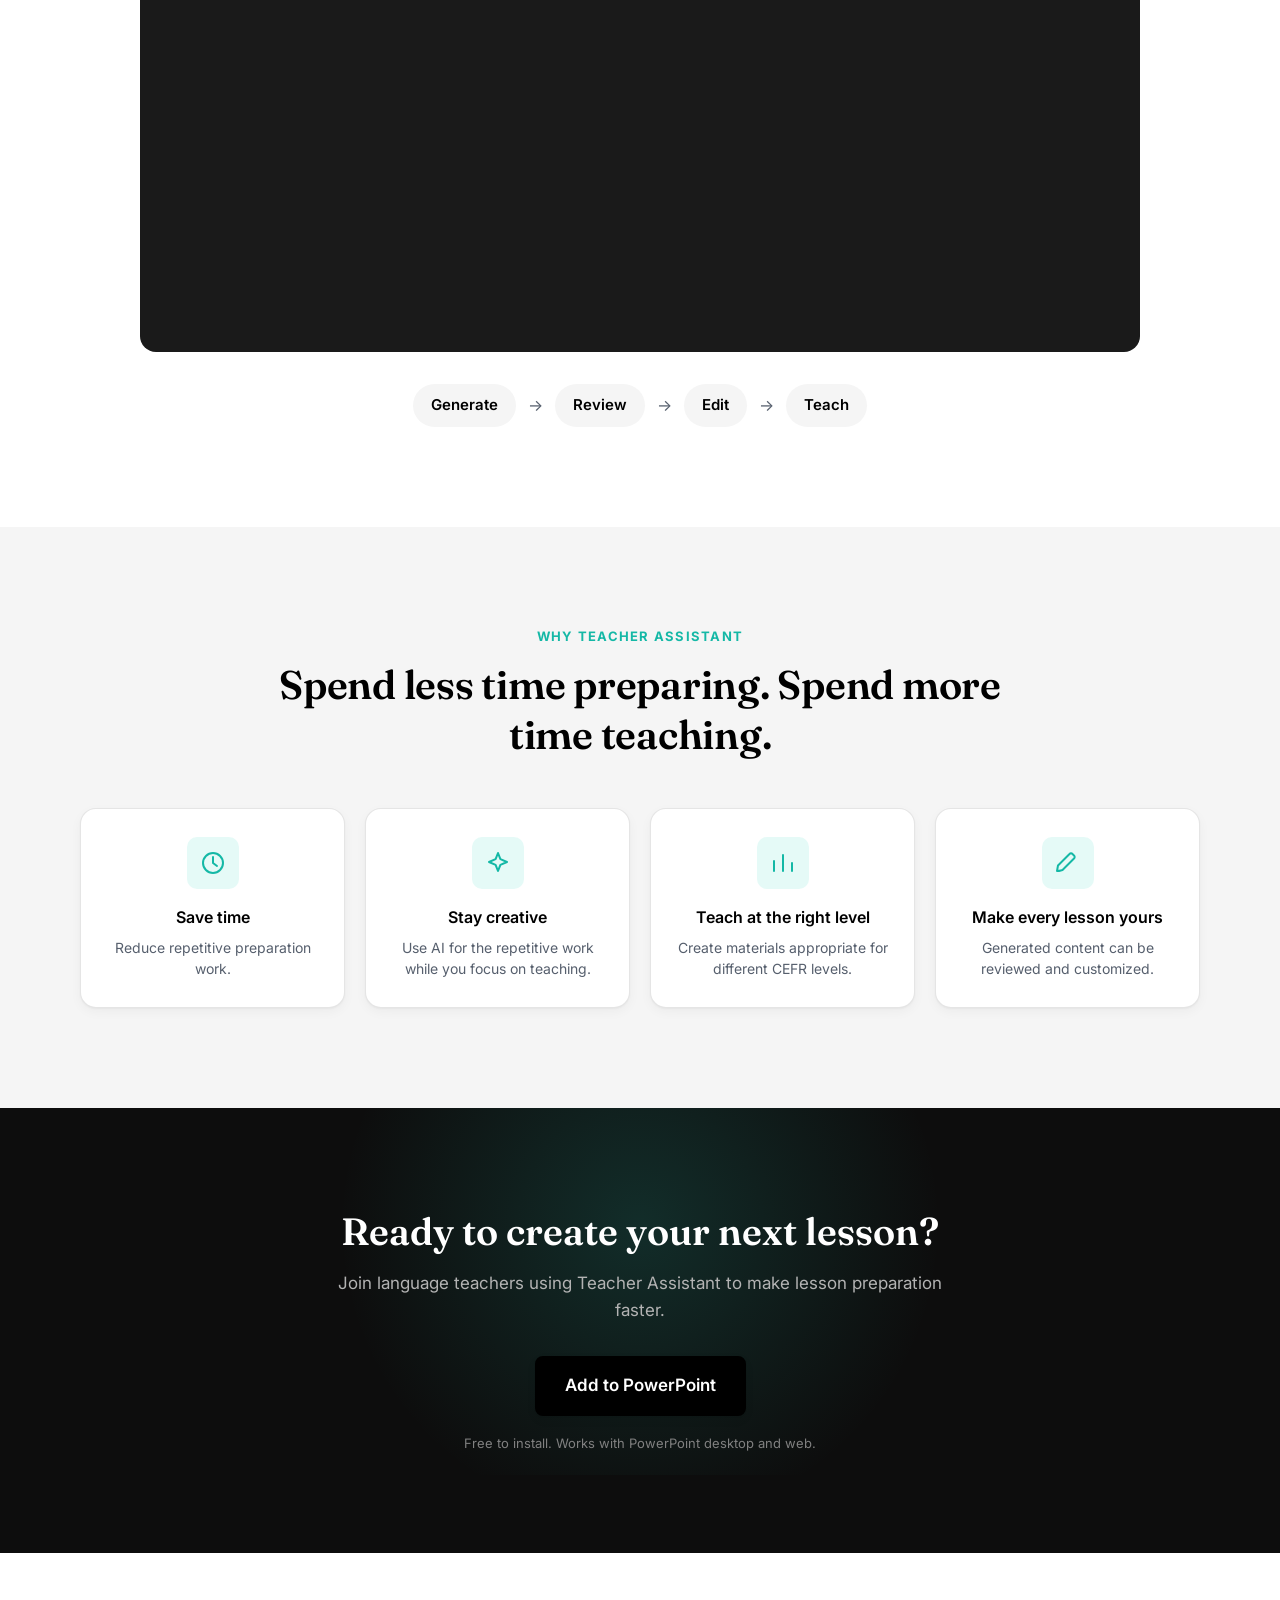
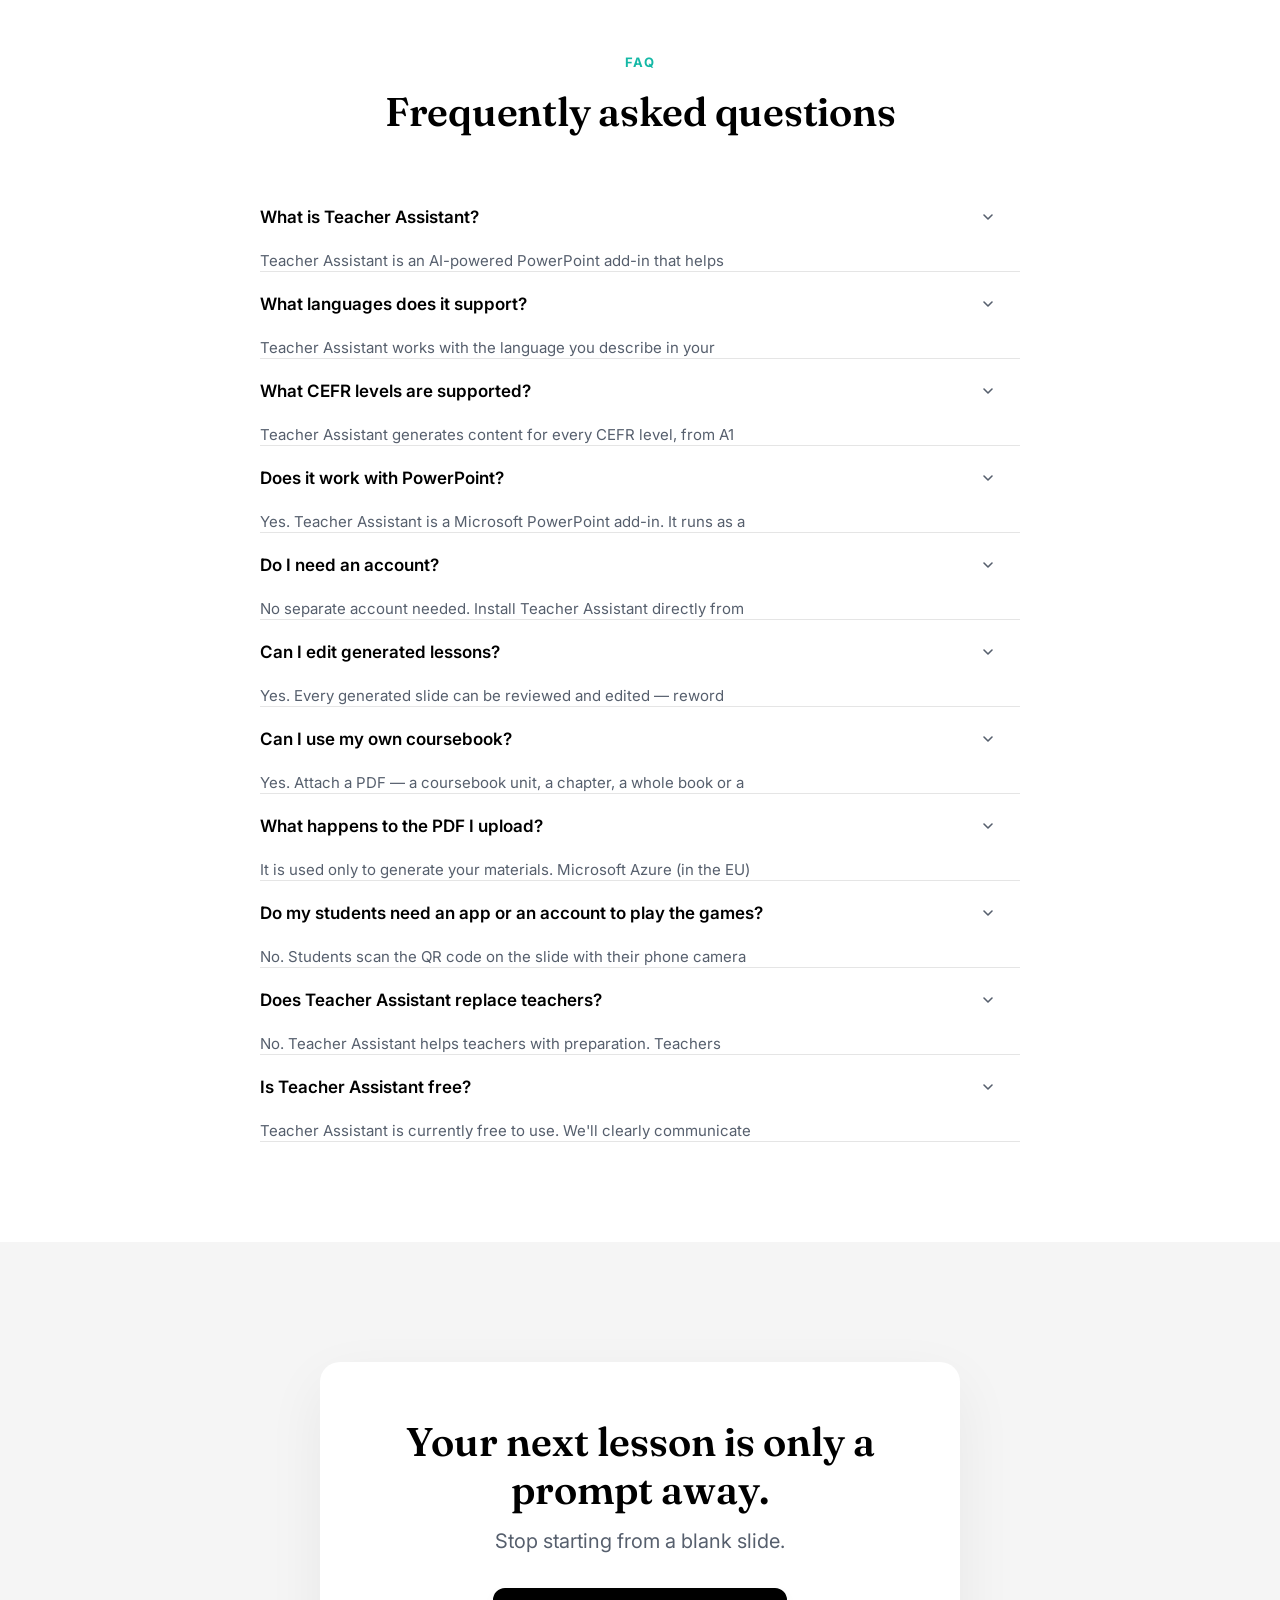
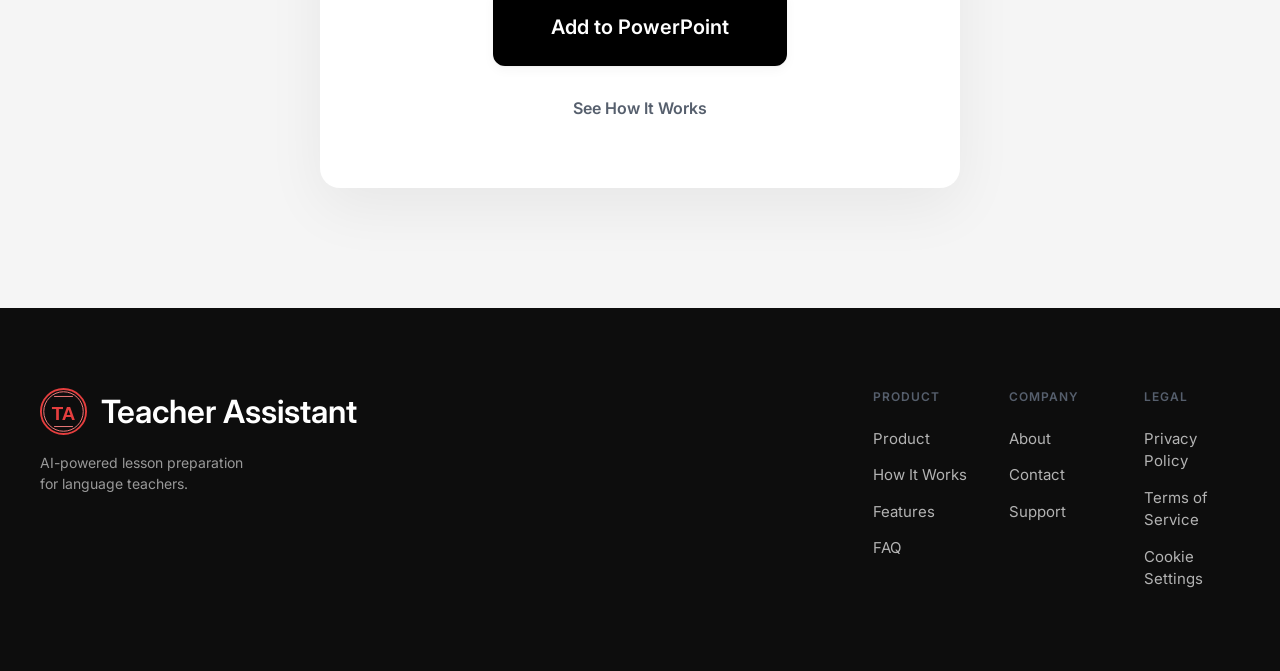
==== commit b14a5a30: "Version 2.1.0: version history entry, coursebook FAQ (60 MB, 300 pages, scans) Co-Authored-By: Claud" ====
--- a/index.html
+++ b/index.html
@@ -442,7 +442,7 @@
                         <svg class="faq-chevron" width="16" height="16" viewBox="0 0 16 16" fill="none"><path d="M4 6l4 4 4-4" stroke="currentColor" stroke-width="1.6" stroke-linecap="round" stroke-linejoin="round"/></svg>
                     </button>
                     <div class="faq-answer">
-                        <p>Yes. Attach a PDF — a coursebook unit, a chapter or a worksheet, up to 20&nbsp;MB — with the paperclip button. Your slides, edits and games then use its vocabulary, examples and topics, for example "make slides on the Unit 3 vocabulary". You can attach one book per chat.</p>
+                        <p>Yes. Attach a PDF — a coursebook unit, a chapter, a whole book or a worksheet, up to 60&nbsp;MB and 300 pages, scanned or digital — with the paperclip button. Your slides, edits and games then use its vocabulary, examples and topics, for example "make slides on the Unit 3 vocabulary". You can attach one book per chat.</p>
                     </div>
                 </div>
                 <div class="faq-item">
